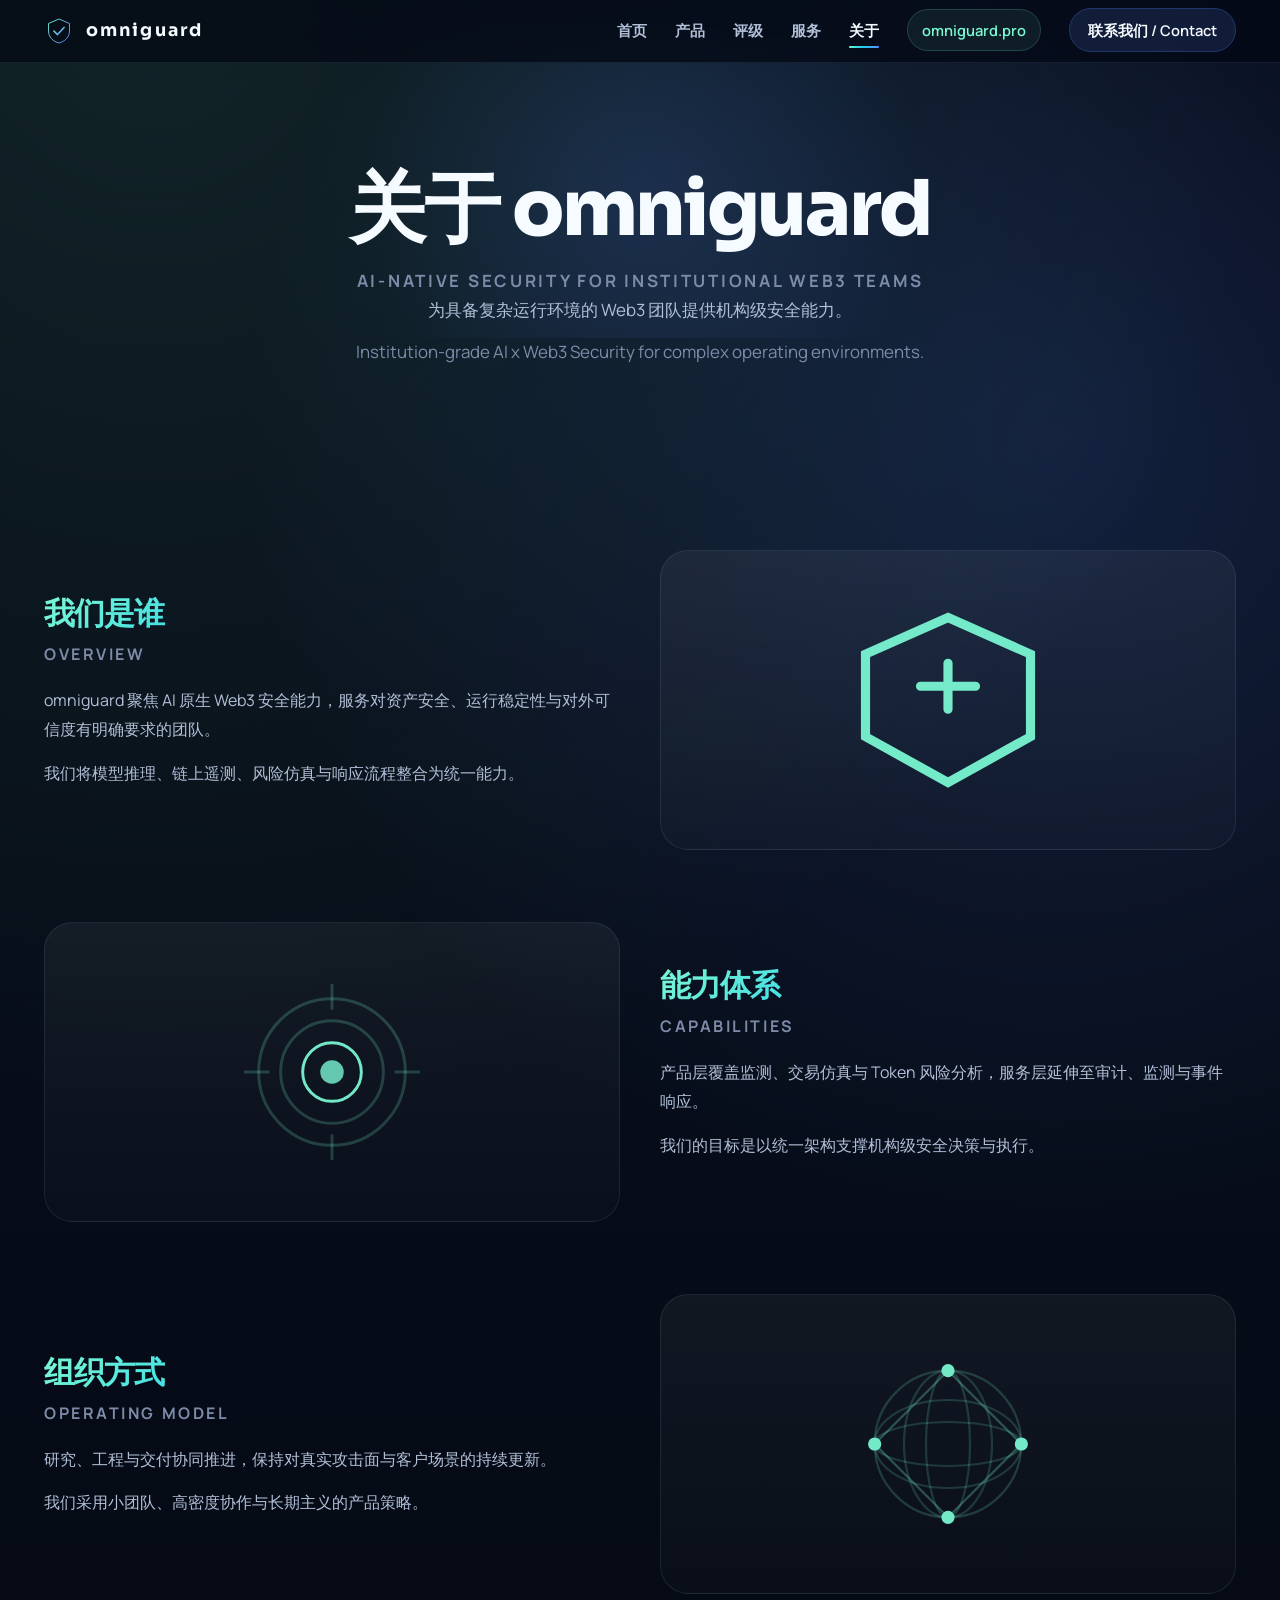
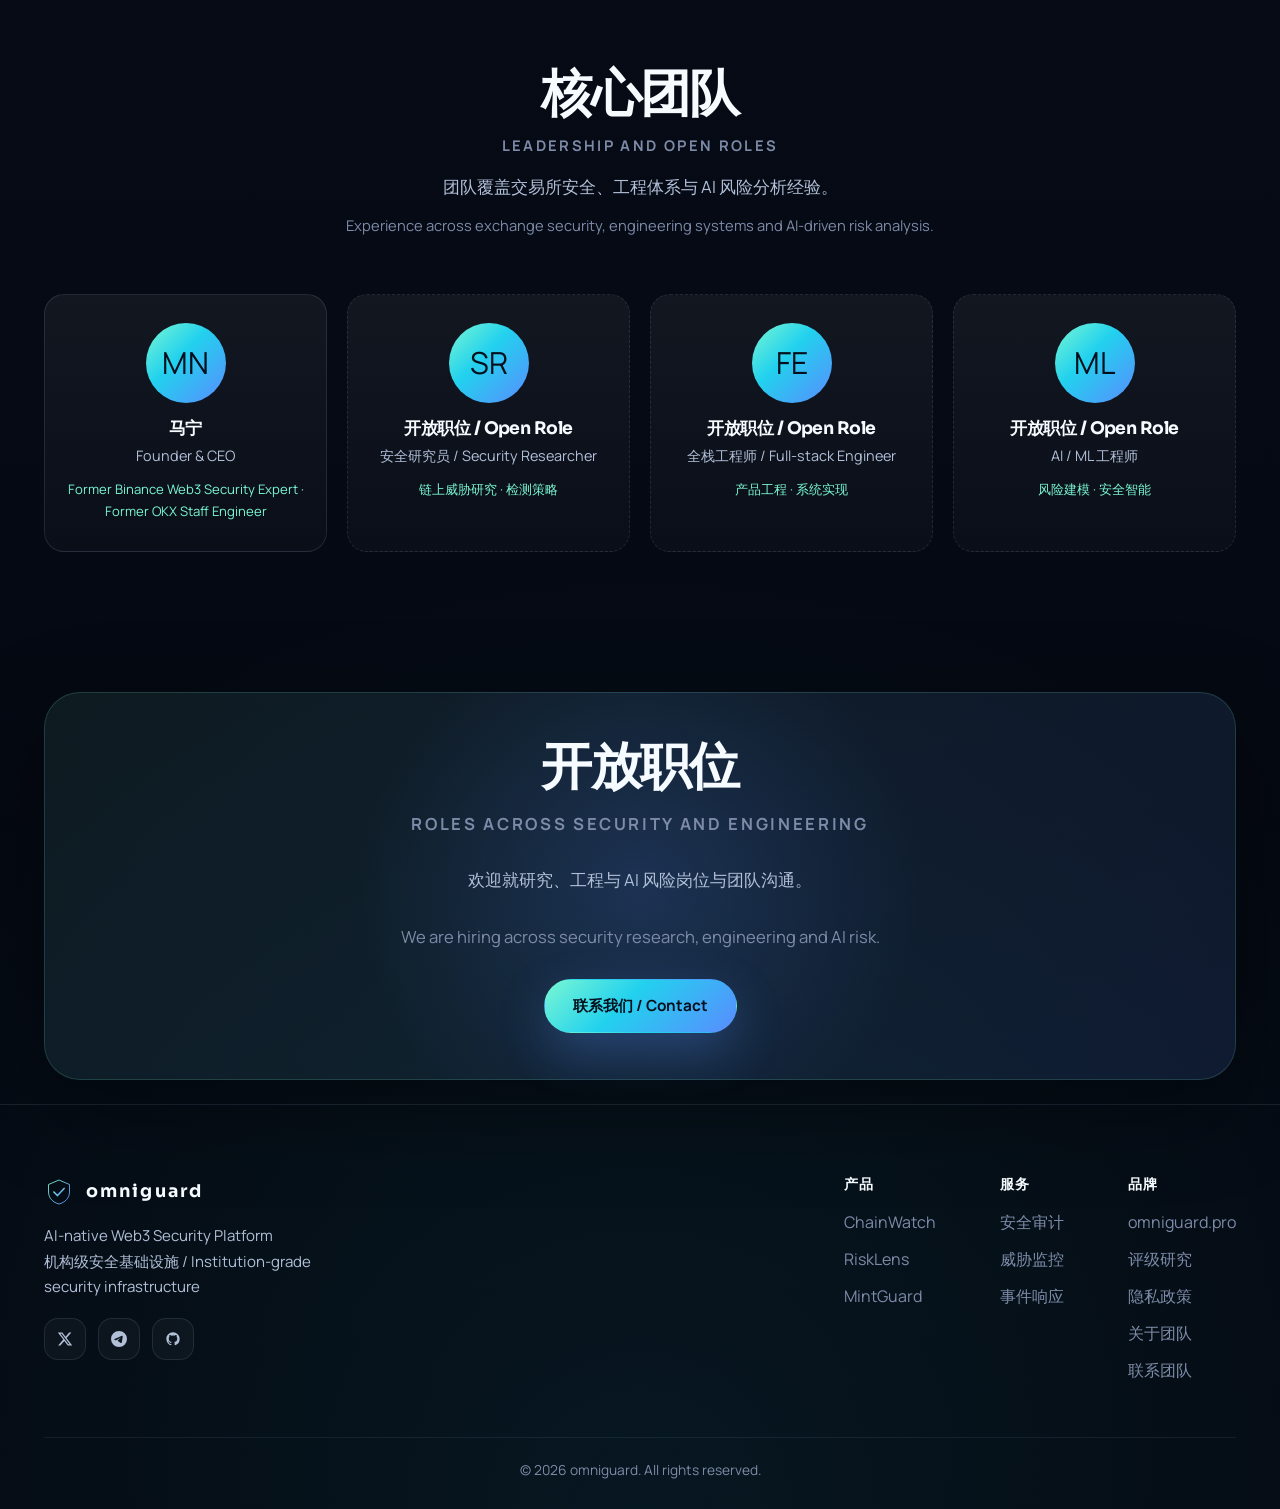
==== about/index.html @ a3fcf9b2 "Deploy Omniguard site from e08b5951001fcb21e624f25ac90ab87b6ba7656a" ====
<!DOCTYPE html><html lang="zh-CN"> <head><meta charset="UTF-8"><meta name="viewport" content="width=device-width, initial-scale=1.0"><title>关于 - omniguard | Web3 安全团队</title><meta name="description" content="omniguard 是聚焦 AI x Web3 Security 的机构级安全团队。"><meta property="og:title" content="关于 - omniguard | Web3 安全团队"><meta property="og:description" content="omniguard 是聚焦 AI x Web3 Security 的机构级安全团队。"><meta property="og:type" content="website"><meta property="og:url" content="https://omniguard.pro/about"><link rel="canonical" href="https://omniguard.pro/about"><link rel="icon" type="image/svg+xml" href="/favicon.svg"><link rel="preconnect" href="https://fonts.googleapis.com"><link rel="preconnect" href="https://fonts.gstatic.com" crossorigin><link href="https://fonts.googleapis.com/css2?family=Manrope:wght@400;500;600;700;800&family=Sora:wght@400;500;600;700;800&display=swap" rel="stylesheet"><link rel="stylesheet" href="/_astro/BaseLayout.CI0Ku79m.css"></head> <body data-brand="omniguard" data-email-user="mnuestc" data-email-host="gmail.com"> <nav class="navbar"> <div class="container"> <a href="/" class="logo" aria-label="omniguard 首页"> <svg width="30" height="30" viewBox="0 0 100 100" aria-hidden="true"> <defs> <linearGradient id="logoGradient-7p9thx5" x1="0%" y1="0%" x2="100%" y2="100%"> <stop offset="0%" style="stop-color:#7AF7D3"></stop> <stop offset="100%" style="stop-color:#5A8CFF"></stop> </linearGradient> </defs> <path d="M50 10 L85 25 L85 50 C85 70 70 85 50 90 C30 85 15 70 15 50 L15 25 Z" fill="none" stroke="url(#logoGradient-7p9thx5)" stroke-width="3"></path> <path d="M33 50 L45 62 L67 38" fill="none" stroke="url(#logoGradient-7p9thx5)" stroke-width="5" stroke-linecap="round" stroke-linejoin="round"></path> </svg> <span>omniguard</span> </a> <ul class="nav-links"> <li> <a href="/"> 首页 </a> </li><li> <a href="/products"> 产品 </a> </li><li> <a href="/ratings"> 评级 </a> </li><li> <a href="/services"> 服务 </a> </li><li> <a href="/about" class="active"> 关于 </a> </li> <li> <a href="https://omniguard.pro" class="nav-domain" target="_blank" rel="noopener"> omniguard.pro </a> </li> <li> <a href="/#contact" class="btn-contact">联系我们 / Contact</a> </li> </ul> <button class="mobile-menu-btn" aria-label="菜单"><span></span><span></span><span></span></button> </div> </nav> <main class="site-main">  <section class="page-header"> <div class="container"> <h1>关于 omniguard</h1> <p class="page-title-en">AI-native security for institutional Web3 teams</p> <p>为具备复杂运行环境的 Web3 团队提供机构级安全能力。</p> <p class="page-desc-en">Institution-grade AI x Web3 Security for complex operating environments.</p> </div> </section> <section class="about-page"> <div class="container"> <div class="about-content fade-in">  <div class="about-text"> <h3>我们是谁</h3> <p class="section-title-en section-title-en-left">Overview</p> <p>omniguard 聚焦 AI 原生 Web3 安全能力，服务对资产安全、运行稳定性与对外可信度有明确要求的团队。</p><p>我们将模型推理、链上遥测、风险仿真与响应流程整合为统一能力。</p> </div> <div class="about-visual"> <svg class="visual-icon" width="220px" height="220px" viewBox="0 0 48 48" aria-hidden="true"><path d="M24 6 L42 14 L42 32 L24 42 L6 32 L6 14 Z" fill="none" stroke="currentColor" stroke-width="2"></path><path d="M24 16 L24 26 M18 21 L30 21" fill="none" stroke="currentColor" stroke-width="2" stroke-linecap="round"></path></svg> </div>   </div><div class="about-content fade-in about-content-reverse">   <div class="about-visual"> <svg class="visual-icon" width="220px" height="220px" viewBox="0 0 300 300" aria-hidden="true"><circle cx="150" cy="150" r="100" fill="none" stroke="currentColor" stroke-width="4" opacity="0.22"></circle><circle cx="150" cy="150" r="70" fill="none" stroke="currentColor" stroke-width="4" opacity="0.22"></circle><circle cx="150" cy="150" r="40" fill="none" stroke="currentColor" stroke-width="4"></circle><circle cx="150" cy="150" r="16" fill="currentColor" opacity="0.85"></circle><line x1="150" y1="30" x2="150" y2="65" stroke="currentColor" stroke-width="4" opacity="0.22"></line><line x1="150" y1="235" x2="150" y2="270" stroke="currentColor" stroke-width="4" opacity="0.22"></line><line x1="30" y1="150" x2="65" y2="150" stroke="currentColor" stroke-width="4" opacity="0.22"></line><line x1="235" y1="150" x2="270" y2="150" stroke="currentColor" stroke-width="4" opacity="0.22"></line></svg> </div> <div class="about-text"> <h3>能力体系</h3> <p class="section-title-en section-title-en-left">Capabilities</p> <p>产品层覆盖监测、交易仿真与 Token 风险分析，服务层延伸至审计、监测与事件响应。</p><p>我们的目标是以统一架构支撑机构级安全决策与执行。</p> </div>  </div><div class="about-content fade-in">  <div class="about-text"> <h3>组织方式</h3> <p class="section-title-en section-title-en-left">Operating Model</p> <p>研究、工程与交付协同推进，保持对真实攻击面与客户场景的持续更新。</p><p>我们采用小团队、高密度协作与长期主义的产品策略。</p> </div> <div class="about-visual"> <svg class="visual-icon" width="220px" height="220px" viewBox="0 0 300 300" aria-hidden="true"><circle cx="150" cy="150" r="100" fill="none" stroke="currentColor" stroke-width="3" opacity="0.2"></circle><ellipse cx="150" cy="150" rx="100" ry="30" fill="none" stroke="currentColor" stroke-width="3" opacity="0.18"></ellipse><ellipse cx="150" cy="150" rx="100" ry="60" fill="none" stroke="currentColor" stroke-width="3" opacity="0.18"></ellipse><ellipse cx="150" cy="150" rx="30" ry="100" fill="none" stroke="currentColor" stroke-width="3" opacity="0.18"></ellipse><ellipse cx="150" cy="150" rx="60" ry="100" fill="none" stroke="currentColor" stroke-width="3" opacity="0.18"></ellipse><circle cx="150" cy="50" r="9" fill="currentColor"></circle><circle cx="250" cy="150" r="9" fill="currentColor"></circle><circle cx="150" cy="250" r="9" fill="currentColor"></circle><circle cx="50" cy="150" r="9" fill="currentColor"></circle><line x1="150" y1="50" x2="250" y2="150" stroke="currentColor" stroke-width="3" opacity="0.3"></line><line x1="250" y1="150" x2="150" y2="250" stroke="currentColor" stroke-width="3" opacity="0.3"></line><line x1="150" y1="250" x2="50" y2="150" stroke="currentColor" stroke-width="3" opacity="0.3"></line><line x1="50" y1="150" x2="150" y2="50" stroke="currentColor" stroke-width="3" opacity="0.3"></line></svg> </div>   </div> <section id="team" class="team-section"> <div class="section-head">  <h2 class="section-title">核心团队</h2> <p class="section-title-en">Leadership and open roles</p> <p class="section-desc">团队覆盖交易所安全、工程体系与 AI 风险分析经验。</p> <p class="section-desc section-desc-en">Experience across exchange security, engineering systems and AI-driven risk analysis.</p> </div> <div class="team-grid"> <article class="team-card fade-in"> <div class="team-avatar">MN</div> <h4>马宁</h4> <span class="team-role">Founder &amp; CEO</span> <p class="team-bio">Former Binance Web3 Security Expert · Former OKX Staff Engineer</p> </article><article class="team-card fade-in team-hiring"> <div class="team-avatar">SR</div> <h4>开放职位 / Open Role</h4> <span class="team-role">安全研究员 / Security Researcher</span> <p class="team-bio">链上威胁研究 · 检测策略</p> </article><article class="team-card fade-in team-hiring"> <div class="team-avatar">FE</div> <h4>开放职位 / Open Role</h4> <span class="team-role">全栈工程师 / Full-stack Engineer</span> <p class="team-bio">产品工程 · 系统实现</p> </article><article class="team-card fade-in team-hiring"> <div class="team-avatar">ML</div> <h4>开放职位 / Open Role</h4> <span class="team-role">AI / ML 工程师</span> <p class="team-bio">风险建模 · 安全智能</p> </article> </div> </section> </div> </section> <section class="cta"> <div class="container"> <div class="domain-banner fade-in"> <h2>开放职位</h2> <p class="section-title-en cta-title-en">Roles across security and engineering</p> <p>欢迎就研究、工程与 AI 风险岗位与团队沟通。</p> <p class="section-desc section-desc-en cta-desc-en">We are hiring across security research, engineering and AI risk.</p> <a href="/#contact" class="btn btn-primary">联系我们 / Contact</a> </div> </div> </section>  </main> <footer> <div class="container"> <div class="footer-content"> <div class="footer-brand"> <a href="/" class="logo" aria-label="omniguard 首页"> <svg width="30" height="30" viewBox="0 0 100 100" aria-hidden="true"> <defs> <linearGradient id="logoGradient-3xzmf47" x1="0%" y1="0%" x2="100%" y2="100%"> <stop offset="0%" style="stop-color:#7AF7D3"></stop> <stop offset="100%" style="stop-color:#5A8CFF"></stop> </linearGradient> </defs> <path d="M50 10 L85 25 L85 50 C85 70 70 85 50 90 C30 85 15 70 15 50 L15 25 Z" fill="none" stroke="url(#logoGradient-3xzmf47)" stroke-width="3"></path> <path d="M33 50 L45 62 L67 38" fill="none" stroke="url(#logoGradient-3xzmf47)" stroke-width="5" stroke-linecap="round" stroke-linejoin="round"></path> </svg> <span>omniguard</span> </a> <p>AI-native Web3 Security Platform<br>机构级安全基础设施 / Institution-grade security infrastructure</p> <div class="social-links"> <a href="https://twitter.com/OmniGuardSec" target="_blank" rel="noopener" aria-label="Twitter"> <svg class width="16px" height="16px" viewBox="0 0 24 24" aria-hidden="true"><path d="M18.244 2.25h3.308l-7.227 8.26 8.502 11.24H16.17l-5.214-6.817L4.99 21.75H1.68l7.73-8.835L1.254 2.25H8.08l4.713 6.231zm-1.161 17.52h1.833L7.084 4.126H5.117z" fill="currentColor"></path></svg> </a><a href="https://t.me/OmniGuardSec" target="_blank" rel="noopener" aria-label="Telegram"> <svg class width="16px" height="16px" viewBox="0 0 24 24" aria-hidden="true"><path d="M11.944 0A12 12 0 000 12a12 12 0 0012 12 12 12 0 0012-12A12 12 0 0012 0h-.056zm4.962 7.224c.1-.002.321.023.465.14a.506.506 0 01.171.325c.016.093.036.306.02.472-.18 1.898-.962 6.502-1.36 8.627-.168.9-.499 1.201-.82 1.23-.696.065-1.225-.46-1.9-.902-1.056-.693-1.653-1.124-2.678-1.8-1.185-.78-.417-1.21.258-1.91.177-.184 3.247-2.977 3.307-3.23.007-.032.014-.15-.056-.212s-.174-.041-.249-.024c-.106.024-1.793 1.14-5.061 3.345-.48.33-.913.49-1.302.48-.428-.008-1.252-.241-1.865-.44-.752-.245-1.349-.374-1.297-.789.027-.216.325-.437.893-.663 3.498-1.524 5.83-2.529 6.998-3.014 3.332-1.386 4.025-1.627 4.476-1.635z" fill="currentColor"></path></svg> </a><a href="https://github.com/OmniGuardSec" target="_blank" rel="noopener" aria-label="GitHub"> <svg class width="16px" height="16px" viewBox="0 0 24 24" aria-hidden="true"><path d="M12 2C6.477 2 2 6.484 2 12.017c0 4.425 2.865 8.18 6.839 9.504.5.092.682-.217.682-.483 0-.237-.008-.868-.013-1.703-2.782.605-3.369-1.343-3.369-1.343-.454-1.158-1.11-1.466-1.11-1.466-.908-.62.069-.608.069-.608 1.003.07 1.531 1.032 1.531 1.032.892 1.53 2.341 1.088 2.91.832.092-.647.35-1.088.636-1.338-2.22-.253-4.555-1.113-4.555-4.951 0-1.093.39-1.988 1.029-2.688-.103-.253-.446-1.272.098-2.65 0 0 .84-.27 2.75 1.026A9.564 9.564 0 0112 6.844c.85.004 1.705.115 2.504.337 1.909-1.296 2.747-1.027 2.747-1.027.546 1.379.202 2.398.1 2.651.64.7 1.028 1.595 1.028 2.688 0 3.848-2.339 4.695-4.566 4.943.359.309.678.92.678 1.855 0 1.338-.012 2.419-.012 2.747 0 .268.18.58.688.482A10.019 10.019 0 0022 12.017C22 6.484 17.522 2 12 2z" fill="currentColor"></path></svg> </a> </div> </div> <div class="footer-links"> <div class="link-group"> <h4>产品</h4> <a href="/products#chainwatch"> ChainWatch </a><a href="/products#risklens"> RiskLens </a><a href="/products#mintguard"> MintGuard </a> </div><div class="link-group"> <h4>服务</h4> <a href="/services"> 安全审计 </a><a href="/services"> 威胁监控 </a><a href="/services"> 事件响应 </a> </div><div class="link-group"> <h4>品牌</h4> <a href="https://omniguard.pro" target="_blank" rel="noopener"> omniguard.pro </a><a href="/ratings"> 评级研究 </a><a href="/privacy"> 隐私政策 </a><a href="/about"> 关于团队 </a><a href="/#contact"> 联系团队 </a> </div> </div> </div> <div class="footer-bottom"> <p>&copy; 2026 omniguard. All rights reserved.</p> </div> </div> </footer> <script type="module" src="/scripts/main.js"></script> </body> </html>
---- _astro/BaseLayout.CI0Ku79m.css ----
:root{--bg-0: #040814;--bg-1: #07101f;--bg-2: #0d1730;--bg-3: #132042;--surface: rgba(8, 14, 30, .72);--surface-strong: rgba(11, 18, 37, .9);--surface-soft: rgba(16, 27, 53, .72);--surface-highlight: rgba(17, 33, 65, .95);--text-1: #f5fbff;--text-2: #b1bfd7;--text-3: #7d8ba8;--brand-1: #7af7d3;--brand-2: #5a8cff;--brand-3: #22d1ee;--brand-1-rgb: 122, 247, 211;--brand-2-rgb: 90, 140, 255;--brand-3-rgb: 34, 209, 238;--accent-gradient: linear-gradient(135deg, var(--brand-1) 0%, var(--brand-3) 42%, var(--brand-2) 100%);--accent-gradient-soft: linear-gradient(135deg, rgba(var(--brand-1-rgb), .18) 0%, rgba(var(--brand-2-rgb), .18) 100%);--line: rgba(154, 176, 214, .15);--line-strong: rgba(var(--brand-1-rgb), .32);--shadow-lg: 0 28px 90px rgba(0, 0, 0, .42);--shadow-md: 0 18px 48px rgba(0, 0, 0, .3);--glow: 0 0 0 1px rgba(var(--brand-1-rgb), .06), 0 12px 60px rgba(var(--brand-2-rgb), .12);--font-display: "Sora", "Segoe UI", sans-serif;--font-sans: "Manrope", "Segoe UI", sans-serif;--font-mono: "SFMono-Regular", "Consolas", "Liberation Mono", monospace;--radius-xs: 10px;--radius-sm: 14px;--radius-md: 20px;--radius-lg: 28px;--radius-xl: 36px;--radius-pill: 999px;--container-max: 1240px;--container-px: 24px;--section-y: 112px;--ease: cubic-bezier(.16, 1, .3, 1);--duration-fast: .18s;--duration-base: .32s;--duration-slow: .7s}*,*:before,*:after{box-sizing:border-box;margin:0;padding:0}html{scroll-behavior:smooth;background:var(--bg-0)}body{font-family:var(--font-sans);color:var(--text-1);line-height:1.7;min-height:100vh;overflow-x:hidden;background:radial-gradient(circle at 12% 0%,rgba(var(--brand-1-rgb),.12) 0%,transparent 34%),radial-gradient(circle at 82% 14%,rgba(var(--brand-2-rgb),.18) 0%,transparent 28%),radial-gradient(circle at 50% 100%,rgba(var(--brand-3-rgb),.08) 0%,transparent 30%),linear-gradient(180deg,#030711,#060c18 34%,#04070f);-webkit-font-smoothing:antialiased;-moz-osx-font-smoothing:grayscale}.site-main{min-height:100vh}body:before{content:"";position:fixed;inset:0;background-image:linear-gradient(rgba(255,255,255,.03) 1px,transparent 1px),linear-gradient(90deg,rgba(255,255,255,.03) 1px,transparent 1px);background-size:72px 72px;mask-image:radial-gradient(circle at center,black 28%,transparent 88%);opacity:.3;pointer-events:none;z-index:-2}body:after{content:"";position:fixed;inset:0;background:linear-gradient(180deg,rgba(255,255,255,.018) 0%,transparent 20%,transparent 80%,rgba(255,255,255,.018) 100%);pointer-events:none;z-index:-1}img,svg{display:block;max-width:100%}a{color:inherit;text-decoration:none}ul{list-style:none}h1,h2,h3,h4{font-family:var(--font-display);line-height:1.08;letter-spacing:-.03em;color:var(--text-1)}h1{font-size:clamp(3rem,6vw,5.5rem);font-weight:800}h2{font-size:clamp(2rem,4vw,3.4rem);font-weight:700}h3{font-size:clamp(1.55rem,2.4vw,2rem);font-weight:700}h4{font-size:1.08rem;font-weight:700}p{color:var(--text-2)}section,footer{position:relative}.container{width:min(100%,var(--container-max));margin:0 auto;padding:0 var(--container-px)}.gradient-text{background:var(--accent-gradient);-webkit-background-clip:text;background-clip:text;color:transparent}.section-head{max-width:760px;margin:0 auto 56px;text-align:center}.section-head-left{margin-left:0;text-align:left}.section-title{margin-bottom:16px}.section-title-en,.page-title-en,.hero-title-en{color:var(--text-3);font-size:.92rem;font-weight:700;letter-spacing:.16em;text-transform:uppercase}.section-title-en{margin:-4px 0 14px}.section-title-en-left,.section-desc-left{text-align:left}.section-desc{font-size:1.05rem;line-height:1.82;color:var(--text-2)}.section-desc-en,.page-desc-en,.hero-desc-en{color:var(--text-3);font-size:.92rem;line-height:1.72}.section-desc-en{margin-top:10px}.section-kicker,.page-eyebrow{display:inline-flex;align-items:center;gap:10px;padding:8px 14px;margin-bottom:18px;border-radius:var(--radius-pill);border:1px solid rgba(var(--brand-1-rgb),.22);background:rgba(var(--brand-1-rgb),.08);color:var(--brand-1);font-size:.74rem;font-weight:700;letter-spacing:.2em;text-transform:uppercase}.glass-panel{background:linear-gradient(180deg,rgba(255,255,255,.03) 0%,transparent 100%),var(--surface);border:1px solid var(--line);border-radius:var(--radius-lg);backdrop-filter:blur(20px);-webkit-backdrop-filter:blur(20px);box-shadow:var(--glow)}.btn{display:inline-flex;align-items:center;justify-content:center;gap:10px;min-height:54px;padding:0 28px;border-radius:var(--radius-pill);border:1px solid transparent;font-size:.96rem;font-weight:700;font-family:var(--font-sans);line-height:1;cursor:pointer;transition:transform var(--duration-fast) var(--ease),box-shadow var(--duration-base) var(--ease),border-color var(--duration-base) var(--ease),background var(--duration-base) var(--ease),color var(--duration-base) var(--ease)}.btn:hover{transform:translateY(-2px)}.btn-primary{color:#04101d;background:var(--accent-gradient);box-shadow:0 18px 48px rgba(var(--brand-2-rgb),.28)}.btn-primary:hover{box-shadow:0 22px 58px rgba(var(--brand-2-rgb),.35)}.btn-ghost{color:var(--text-1);border-color:#9fb2d238;background:#ffffff05}.btn-ghost:hover{border-color:rgba(var(--brand-1-rgb),.42);background:rgba(var(--brand-1-rgb),.08)}.navbar{position:fixed;top:0;left:0;right:0;z-index:1000;padding:16px 0;background:#030814b8;border-bottom:1px solid rgba(151,173,207,.12);backdrop-filter:blur(24px);-webkit-backdrop-filter:blur(24px);transition:background var(--duration-base) var(--ease),border-color var(--duration-base) var(--ease)}.navbar.scrolled{background:#030814e6;border-color:rgba(var(--brand-2-rgb),.16)}.navbar .container{display:flex;align-items:center;justify-content:space-between;gap:20px}.logo{display:inline-flex;align-items:center;gap:12px;flex-shrink:0}.logo span{font-family:var(--font-display);font-size:1.1rem;font-weight:700;letter-spacing:.12em;text-transform:lowercase}.nav-links{display:flex;align-items:center;gap:28px}.nav-links a{position:relative;font-size:.92rem;font-weight:600;color:var(--text-2);transition:color var(--duration-fast) var(--ease)}.nav-links a:hover,.nav-links a.active{color:var(--text-1)}.nav-links a.active:after{content:"";position:absolute;left:0;right:0;bottom:-8px;height:2px;border-radius:999px;background:var(--accent-gradient)}.nav-domain{padding:10px 14px;border-radius:var(--radius-pill);border:1px solid rgba(var(--brand-1-rgb),.18);background:rgba(var(--brand-1-rgb),.07);color:var(--brand-1)!important}.btn-contact{min-height:44px;padding:11px 18px;border-radius:var(--radius-pill);background:rgba(var(--brand-2-rgb),.14);border:1px solid rgba(var(--brand-2-rgb),.24);color:var(--text-1)!important}.btn-contact:hover{background:var(--accent-gradient-soft);border-color:rgba(var(--brand-1-rgb),.34)}.mobile-menu-btn{display:none;flex-direction:column;gap:5px;background:transparent;border:none;padding:6px;cursor:pointer}.mobile-menu-btn span{width:24px;height:2px;border-radius:999px;background:var(--text-1);transition:transform var(--duration-base) var(--ease),opacity var(--duration-base) var(--ease)}.mobile-menu-btn.active span:nth-child(1){transform:translateY(7px) rotate(45deg)}.mobile-menu-btn.active span:nth-child(2){opacity:0}.mobile-menu-btn.active span:nth-child(3){transform:translateY(-7px) rotate(-45deg)}.hero{padding:176px 0 104px;min-height:100vh;display:flex;align-items:center}.hero-grid{display:grid;grid-template-columns:minmax(0,1.06fr) minmax(0,.94fr);gap:34px;align-items:center}.hero-copy{position:relative;z-index:1}.hero-desc{max-width:690px;margin-top:22px;font-size:1.1rem;line-height:1.9}.hero-title-en{margin-top:18px}.hero-desc-en{margin-top:12px;max-width:640px}.hero-actions{display:flex;flex-wrap:wrap;gap:16px;margin-top:34px}.hero-proof{display:grid;grid-template-columns:repeat(3,minmax(0,1fr));gap:14px;margin-top:34px}.proof-item{padding:18px;border-radius:var(--radius-md);border:1px solid rgba(154,176,214,.14);background:#ffffff05;box-shadow:inset 0 1px #ffffff0a}.proof-label{display:block;margin-bottom:10px;font-size:.72rem;font-weight:700;letter-spacing:.18em;text-transform:uppercase;color:var(--brand-1)}.proof-item strong{display:block;margin-bottom:8px;font-family:var(--font-display);font-size:1rem;color:var(--text-1)}.proof-item p{font-size:.88rem;line-height:1.7}.hero-stack{position:relative;display:grid;gap:18px}.hero-orbit{position:absolute;inset:-30px -40px auto auto;width:460px;height:460px;pointer-events:none;opacity:.9}.orbit{position:absolute;inset:50%;border-radius:50%;border:1px solid rgba(var(--brand-1-rgb),.14);transform:translate(-50%,-50%)}.orbit-a{width:100%;height:100%;animation:rotate-orbit 30s linear infinite}.orbit-b{width:74%;height:74%;border-color:rgba(var(--brand-2-rgb),.16);animation:rotate-orbit-reverse 24s linear infinite}.orbit-c{width:48%;height:48%;border-color:rgba(var(--brand-3-rgb),.2);animation:rotate-orbit 18s linear infinite}.orbit-node{position:absolute;width:12px;height:12px;border-radius:50%;background:var(--accent-gradient);box-shadow:0 0 22px rgba(var(--brand-1-rgb),.4)}.node-a{top:24%;left:10%}.node-b{top:18%;right:18%}.node-c{bottom:20%;left:18%}.node-d{bottom:10%;right:14%}.hero-board,.hero-terminal{position:relative;overflow:hidden}.hero-board{padding:24px}.hero-terminal{padding:0}.panel-topline,.terminal-top{display:flex;align-items:center;justify-content:space-between;gap:12px;margin-bottom:18px;color:var(--text-3);font-size:.76rem;font-weight:700;letter-spacing:.16em;text-transform:uppercase}.signal-grid{display:grid;grid-template-columns:repeat(2,minmax(0,1fr));gap:14px}.signal-card{min-height:138px;padding:18px;border-radius:var(--radius-md);border:1px solid rgba(152,176,214,.14);background:linear-gradient(180deg,rgba(255,255,255,.035) 0%,transparent 100%),#ffffff05}.signal-card-wide{grid-column:span 2;min-height:164px}.signal-label{display:block;margin-bottom:14px;color:var(--brand-1);font-size:.74rem;font-weight:700;letter-spacing:.18em;text-transform:uppercase}.signal-card strong{display:block;margin-bottom:10px;font-family:var(--font-display);font-size:1.34rem;line-height:1.2}.signal-card p{font-size:.92rem;line-height:1.75}.terminal-top{position:relative;margin:0;padding:16px 20px;border-bottom:1px solid rgba(152,176,214,.1);background:#ffffff05;justify-content:flex-start}.terminal-top span{width:10px;height:10px;border-radius:50%;background:#ffffff2e}.terminal-top span:nth-child(1){background:#ff6b6b}.terminal-top span:nth-child(2){background:#ffd166}.terminal-top span:nth-child(3){background:#06d6a0}.terminal-top b{margin-left:8px;color:var(--text-2);font-size:.78rem;letter-spacing:.12em}.terminal-body{padding:22px 20px 24px;font-family:var(--font-mono);font-size:.9rem;line-height:1.85}.terminal-line{color:#c6d6f0}.terminal-key{color:var(--brand-1)}.terminal-ok{color:#8cf7be}.trust-strip{padding-bottom:var(--section-y)}.trust-grid{display:grid;grid-template-columns:repeat(4,minmax(0,1fr));gap:18px}.trust-card{padding:24px;border-radius:var(--radius-md);border:1px solid var(--line);background:#ffffff08;box-shadow:inset 0 1px #ffffff0a}.trust-label{display:inline-flex;padding:6px 10px;margin-bottom:16px;border-radius:var(--radius-pill);border:1px solid rgba(var(--brand-1-rgb),.18);background:rgba(var(--brand-1-rgb),.08);color:var(--brand-1);font-size:.72rem;font-weight:700;letter-spacing:.16em;text-transform:uppercase}.trust-card strong{display:block;margin-bottom:10px;font-family:var(--font-display);font-size:1.08rem}.trust-card p{font-size:.92rem}.partners-section,.stack-section{padding:0 0 var(--section-y)}.stack-layout{display:grid;grid-template-columns:minmax(0,.9fr) minmax(0,1.1fr);gap:28px;align-items:start}.stack-copy .section-head{margin-bottom:30px}.stack-metrics{display:grid;grid-template-columns:repeat(3,minmax(0,1fr));gap:14px}.stack-metric{padding:22px 18px;border-radius:var(--radius-md);border:1px solid rgba(var(--brand-1-rgb),.14);background:linear-gradient(180deg,rgba(255,255,255,.035) 0%,transparent 100%),#ffffff06}.stack-metric strong{display:block;margin-bottom:10px;font-family:var(--font-display);font-size:2rem;line-height:1;background:var(--accent-gradient);-webkit-background-clip:text;background-clip:text;color:transparent}.stack-metric span{display:block;margin-bottom:8px;color:var(--text-1);font-weight:700}.stack-metric p{font-size:.88rem;line-height:1.7}.stack-flow{display:grid;gap:16px}.stack-layer{position:relative;display:grid;grid-template-columns:auto 1fr;gap:18px;padding:24px;border-radius:var(--radius-lg);border:1px solid rgba(var(--brand-2-rgb),.14);background:radial-gradient(circle at top right,rgba(var(--brand-3-rgb),.12) 0%,transparent 28%),linear-gradient(180deg,rgba(255,255,255,.035) 0%,transparent 100%),#ffffff06}.stack-layer:before{content:"";position:absolute;left:34px;top:100%;width:1px;height:18px;background:linear-gradient(180deg,rgba(var(--brand-1-rgb),.35),transparent)}.stack-layer:last-child:before{display:none}.stack-layer-index{width:48px;height:48px;display:inline-flex;align-items:center;justify-content:center;border-radius:16px;background:rgba(var(--brand-1-rgb),.08);border:1px solid rgba(var(--brand-1-rgb),.18);color:var(--brand-1);font-family:var(--font-display);font-weight:700}.stack-layer-body h3{margin-bottom:10px;font-size:1.22rem}.stack-layer-body p{font-size:.95rem;line-height:1.85}.partner-grid{display:grid;grid-template-columns:repeat(2,minmax(0,1fr));gap:24px}.partner-card{position:relative;padding:32px 30px;border-radius:var(--radius-lg);border:1px solid rgba(var(--brand-1-rgb),.14);background:radial-gradient(circle at top right,rgba(var(--brand-2-rgb),.16) 0%,transparent 30%),linear-gradient(180deg,rgba(255,255,255,.035) 0%,transparent 100%),#ffffff06;box-shadow:var(--shadow-md);overflow:hidden;transition:transform var(--duration-base) var(--ease),border-color var(--duration-base) var(--ease),box-shadow var(--duration-base) var(--ease)}.partner-card:before{content:"";position:absolute;inset:0 auto 0 0;width:1px;background:linear-gradient(180deg,rgba(var(--brand-1-rgb),.55),transparent 88%)}.partner-card:hover{transform:translateY(-8px);border-color:rgba(var(--brand-1-rgb),.3);box-shadow:var(--shadow-lg)}.partner-mark{margin-bottom:12px;font-family:var(--font-display);font-size:clamp(2rem,4vw,3.1rem);font-weight:800;letter-spacing:.04em;text-transform:lowercase;color:var(--text-1)}.partner-role{display:inline-flex;margin-bottom:14px;padding:6px 12px;border-radius:var(--radius-pill);border:1px solid rgba(var(--brand-1-rgb),.18);background:rgba(var(--brand-1-rgb),.08);color:var(--brand-1);font-size:.76rem;font-weight:700;letter-spacing:.14em;text-transform:uppercase}.partner-card p{max-width:46ch;font-size:.98rem;line-height:1.9}.partner-tags{display:flex;flex-wrap:wrap;gap:8px;margin-top:24px}.audience-section{padding:0 0 var(--section-y)}.audience-grid{display:grid;grid-template-columns:repeat(2,minmax(0,1fr));gap:24px}.audience-card{position:relative;padding:28px;border-radius:var(--radius-lg);border:1px solid rgba(152,176,214,.14);background:linear-gradient(180deg,rgba(255,255,255,.035) 0%,transparent 100%),#ffffff06;overflow:hidden;transition:transform var(--duration-base) var(--ease),border-color var(--duration-base) var(--ease),box-shadow var(--duration-base) var(--ease)}.audience-card:before{content:"";position:absolute;inset:0 0 auto;height:1px;background:var(--accent-gradient);opacity:.8}.audience-card:hover{transform:translateY(-6px);border-color:rgba(var(--brand-1-rgb),.24);box-shadow:var(--shadow-md)}.audience-label{display:inline-flex;margin-bottom:14px;padding:6px 10px;border-radius:var(--radius-pill);border:1px solid rgba(var(--brand-1-rgb),.18);background:rgba(var(--brand-1-rgb),.08);color:var(--brand-1);font-size:.72rem;font-weight:700;letter-spacing:.16em;text-transform:uppercase}.audience-card h3{margin-bottom:12px}.audience-card>p{font-size:.95rem;line-height:1.82}.audience-list{display:grid;gap:10px;margin-top:22px}.audience-list li{position:relative;padding-left:22px;color:var(--text-2);font-size:.9rem;line-height:1.72}.audience-list li:before{content:"";position:absolute;left:0;top:.68em;width:9px;height:9px;border-radius:50%;background:var(--accent-gradient);box-shadow:0 0 16px rgba(var(--brand-1-rgb),.28);transform:translateY(-50%)}.products-preview,.services-preview,.workflow-section,.contact,.about-page,.products-page,.services-page,.intelligence-section{padding:var(--section-y) 0}.product-cards{display:grid;grid-template-columns:repeat(3,minmax(0,1fr));gap:24px}.product-card{position:relative;padding:28px;border-radius:var(--radius-lg);border:1px solid var(--line);background:linear-gradient(180deg,rgba(255,255,255,.035) 0%,transparent 100%),#ffffff06;overflow:hidden;transition:transform var(--duration-base) var(--ease),border-color var(--duration-base) var(--ease),box-shadow var(--duration-base) var(--ease)}.product-card:before{content:"";position:absolute;inset:0 0 auto;height:1px;background:var(--accent-gradient);opacity:.78}.product-card:hover,.service-item:hover,.service-card:hover,.workflow-step:hover,.team-card:hover,.product-detail:hover .product-visual{transform:translateY(-6px);border-color:rgba(var(--brand-1-rgb),.28);box-shadow:var(--shadow-md)}.card-head{display:flex;align-items:center;justify-content:space-between;gap:16px;margin-bottom:22px}.card-icon-wrap{width:58px;height:58px;border-radius:18px;display:inline-flex;align-items:center;justify-content:center;background:rgba(var(--brand-2-rgb),.12);color:var(--brand-1);box-shadow:inset 0 0 0 1px rgba(var(--brand-1-rgb),.16)}.card-meta{color:var(--text-3);font-size:.75rem;font-weight:700;letter-spacing:.16em;text-transform:uppercase}.product-card h3{margin-bottom:14px}.product-card p{min-height:96px;font-size:.96rem;line-height:1.8}.card-tags{display:flex;flex-wrap:wrap;gap:8px;margin:24px 0 22px}.tag{display:inline-flex;align-items:center;padding:7px 12px;border-radius:var(--radius-pill);background:rgba(var(--brand-1-rgb),.08);border:1px solid rgba(var(--brand-1-rgb),.16);color:var(--brand-1);font-size:.78rem;font-weight:600}.card-link{display:inline-flex;align-items:center;gap:10px;font-weight:700;color:var(--text-1)}.card-link:after{content:"";width:22px;height:1px;background:var(--accent-gradient);transition:width var(--duration-fast) var(--ease)}.card-link:hover:after{width:34px}.intelligence-layout{display:grid;grid-template-columns:minmax(0,1fr) minmax(0,1fr);gap:28px;align-items:center}.intel-copy h2{margin-bottom:18px}.intel-copy p{max-width:640px;font-size:1.03rem;line-height:1.9}.intel-list{display:grid;gap:14px;margin:30px 0}.intel-list li{display:grid;gap:6px;padding:16px 18px;border-radius:var(--radius-md);border:1px solid rgba(152,176,214,.14);background:#ffffff05}.intel-list strong{font-family:var(--font-display);font-size:1rem}.intel-list span{color:var(--text-2);font-size:.94rem}.mesh-board{position:relative;min-height:520px;overflow:hidden}.mesh-ring{position:absolute;inset:50%;border-radius:50%;transform:translate(-50%,-50%);border:1px solid rgba(var(--brand-2-rgb),.18)}.mesh-ring-a{width:86%;height:86%}.mesh-ring-b{width:62%;height:62%;border-color:rgba(var(--brand-1-rgb),.18)}.mesh-ring-c{width:38%;height:38%;border-color:rgba(var(--brand-3-rgb),.22)}.mesh-center{position:absolute;top:50%;left:50%;width:210px;height:210px;display:flex;flex-direction:column;align-items:center;justify-content:center;text-align:center;transform:translate(-50%,-50%);border-radius:50%;background:radial-gradient(circle at center,rgba(var(--brand-1-rgb),.16),#07101ff0 72%);border:1px solid rgba(var(--brand-1-rgb),.24);box-shadow:0 0 80px rgba(var(--brand-2-rgb),.16)}.mesh-center span{color:var(--brand-1);font-size:.74rem;font-weight:700;letter-spacing:.16em;text-transform:uppercase}.mesh-center strong{margin-top:10px;font-family:var(--font-display);font-size:1.35rem}.mesh-node{position:absolute;display:inline-flex;align-items:center;justify-content:center;min-width:88px;min-height:88px;padding:18px;border-radius:24px;border:1px solid rgba(152,176,214,.16);background:#ffffff08;font-family:var(--font-display);font-size:.92rem;color:var(--text-1);backdrop-filter:blur(10px)}.node-1{top:12%;left:13%}.node-2{top:18%;right:13%}.node-3{top:43%;right:4%}.node-4{bottom:15%;right:17%}.node-5{bottom:11%;left:17%}.node-6{top:43%;left:5%}.mesh-footer{position:absolute;left:24px;right:24px;bottom:24px;display:grid;grid-template-columns:repeat(2,minmax(0,1fr));gap:14px}.mesh-footer div{padding:18px;border-radius:var(--radius-md);border:1px solid rgba(152,176,214,.16);background:#ffffff08}.mesh-footer span{display:block;margin-bottom:10px;color:var(--text-3);font-size:.74rem;font-weight:700;letter-spacing:.16em;text-transform:uppercase}.mesh-footer strong{font-family:var(--font-display);font-size:.96rem}.services-grid,.workflow-grid,.service-grid,.team-grid{display:grid;gap:20px}.services-grid{grid-template-columns:repeat(4,minmax(0,1fr))}.service-item,.service-card,.workflow-step,.team-card{border-radius:var(--radius-md);border:1px solid var(--line);background:linear-gradient(180deg,rgba(255,255,255,.03) 0%,transparent 100%),#ffffff06;transition:transform var(--duration-base) var(--ease),border-color var(--duration-base) var(--ease),box-shadow var(--duration-base) var(--ease)}.service-item,.service-card{padding:24px}.service-index,.step-number{display:inline-flex;margin-bottom:18px;color:var(--brand-1);font-family:var(--font-display);font-size:.95rem;font-weight:700;letter-spacing:.16em;text-transform:uppercase}.service-item h4,.service-card h4{margin-bottom:12px}.service-item p,.service-card p{font-size:.92rem;line-height:1.8}.workflow-grid{grid-template-columns:repeat(4,minmax(0,1fr))}.workflow-step{position:relative;padding:24px;overflow:hidden}.workflow-step:before{content:"";position:absolute;inset:0 auto 0 0;width:1px;background:linear-gradient(180deg,rgba(var(--brand-1-rgb),.45),transparent 86%)}.workflow-step h4{margin-bottom:12px}.workflow-step p{font-size:.92rem}.cta{padding:28px 0 24px}.domain-banner{padding:46px;text-align:center;border-radius:var(--radius-xl);border:1px solid rgba(var(--brand-1-rgb),.16);background:radial-gradient(circle at center,rgba(var(--brand-2-rgb),.18) 0%,transparent 45%),linear-gradient(135deg,rgba(var(--brand-1-rgb),.08),rgba(var(--brand-2-rgb),.12));box-shadow:var(--shadow-lg)}.domain-banner h2{margin-bottom:16px}.domain-banner p{max-width:720px;margin:0 auto 28px;font-size:1.04rem}.cta-title-en{margin:-4px 0 14px}.cta-desc-en{margin:-16px auto 28px;max-width:680px}.contact{padding-top:44px}.contact-shell{display:grid;grid-template-columns:minmax(0,.92fr) minmax(0,1.08fr);gap:24px;margin-top:22px}.contact-info{display:grid;gap:16px}.info-row{display:grid;grid-template-columns:repeat(2,minmax(0,1fr));gap:16px}.info-item{padding:22px;border-radius:var(--radius-md);border:1px solid var(--line);background:#ffffff06}.info-item.primary{background:linear-gradient(135deg,rgba(var(--brand-1-rgb),.1),rgba(var(--brand-2-rgb),.08)),#ffffff08}.info-label{display:block;margin-bottom:10px;color:var(--brand-1);font-size:.74rem;font-weight:700;letter-spacing:.16em;text-transform:uppercase}.info-item a,.info-item p{font-size:1rem}.info-item a{color:var(--text-1);font-weight:700}.info-item p+p,.info-item a+p{margin-top:8px}.contact-form{padding:24px;border-radius:var(--radius-lg);border:1px solid var(--line);background:linear-gradient(180deg,rgba(255,255,255,.03) 0%,transparent 100%),var(--surface-strong);box-shadow:var(--shadow-md);display:grid;gap:16px}.contact-form input,.contact-form textarea{width:100%;padding:16px 18px;border-radius:16px;border:1px solid rgba(152,176,214,.14);background:#ffffff08;color:var(--text-1);font:inherit;transition:border-color var(--duration-fast) var(--ease),box-shadow var(--duration-fast) var(--ease),background var(--duration-fast) var(--ease)}.contact-form input::placeholder,.contact-form textarea::placeholder{color:var(--text-3)}.contact-form input:focus,.contact-form textarea:focus{outline:none;border-color:rgba(var(--brand-1-rgb),.42);background:rgba(var(--brand-1-rgb),.05);box-shadow:0 0 0 4px rgba(var(--brand-1-rgb),.08)}.contact-form textarea{min-height:158px;resize:vertical}footer{padding:72px 0 28px;border-top:1px solid rgba(152,176,214,.12)}.footer-content{display:flex;align-items:flex-start;justify-content:space-between;gap:42px;margin-bottom:42px}.footer-brand{max-width:320px}.footer-brand .logo{margin-bottom:16px}.footer-brand p{font-size:.94rem}.footer-links{display:flex;gap:64px}.link-group h4{margin-bottom:16px;font-size:.9rem;letter-spacing:.04em}.link-group a{display:block;margin-bottom:10px;color:var(--text-3);transition:color var(--duration-fast) var(--ease)}.link-group a:hover{color:var(--text-1)}.footer-bottom{padding-top:20px;border-top:1px solid rgba(152,176,214,.1);text-align:center}.footer-bottom p{color:var(--text-3);font-size:.86rem}.social-links{display:flex;flex-wrap:wrap;gap:12px;margin-top:18px}.social-links a{width:42px;height:42px;border-radius:14px;display:inline-flex;align-items:center;justify-content:center;border:1px solid rgba(152,176,214,.14);background:#ffffff08;color:var(--text-2);transition:transform var(--duration-fast) var(--ease),border-color var(--duration-base) var(--ease),background var(--duration-base) var(--ease),color var(--duration-base) var(--ease)}.social-links a:hover{transform:translateY(-2px);color:var(--text-1);border-color:rgba(var(--brand-1-rgb),.28);background:rgba(var(--brand-1-rgb),.08)}.social-links svg{width:16px;height:16px;fill:currentColor}.page-header{padding:168px 0 72px;text-align:center}.page-header:before{content:"";position:absolute;top:38px;left:50%;width:760px;height:300px;transform:translate(-50%);background:radial-gradient(circle,rgba(var(--brand-2-rgb),.14) 0%,transparent 70%);pointer-events:none}.page-header h1,.page-header p{position:relative}.page-header h1{margin-bottom:16px}.page-header p{max-width:620px;margin:0 auto;font-size:1.06rem}.page-title-en{margin:-4px 0 14px}.page-desc-en{margin-top:12px!important}.product-detail,.about-content{display:grid;grid-template-columns:minmax(0,1fr) minmax(0,1fr);gap:40px;align-items:center}.product-detail{margin-bottom:56px;padding:30px;border-radius:var(--radius-lg);border:1px solid rgba(152,176,214,.12);background:#ffffff06}.product-detail:last-child,.about-content:last-child,.service-section:last-child{margin-bottom:0}.product-detail:nth-child(2n){direction:rtl}.product-detail:nth-child(2n)>*{direction:ltr}.product-info h3,.about-text h3{margin-bottom:18px;background:var(--accent-gradient);-webkit-background-clip:text;background-clip:text;color:transparent}.product-title-muted{background:none!important;color:var(--text-1)!important;-webkit-text-fill-color:currentColor!important}.product-meta{display:inline-flex;margin-bottom:14px;color:var(--brand-1);font-size:.74rem;font-weight:700;letter-spacing:.16em;text-transform:uppercase}.product-info .desc,.about-text p{font-size:1rem;line-height:1.85}.product-info .desc-en{margin-top:10px;color:var(--text-3);font-size:.92rem;line-height:1.75}.about-content{margin-bottom:72px}.about-text .section-title-en{margin:-8px 0 16px}.about-text p{margin-bottom:14px}.about-text strong{color:var(--text-1)}.product-features li{display:flex;align-items:center;gap:12px;padding:13px 0;border-bottom:1px solid rgba(152,176,214,.12);color:var(--text-2)}.product-features li:before{content:"";width:16px;height:16px;flex-shrink:0;border-radius:50%;background:radial-gradient(circle at center,var(--brand-1) 0%,rgba(var(--brand-2-rgb),.2) 100%);box-shadow:0 0 18px rgba(var(--brand-1-rgb),.3)}.product-visual,.about-visual{display:flex;align-items:center;justify-content:center;min-height:300px;padding:36px;border-radius:var(--radius-lg);border:1px solid rgba(152,176,214,.12);background:linear-gradient(180deg,rgba(255,255,255,.03) 0%,transparent 100%),#ffffff05;color:var(--brand-1)}.visual-icon{opacity:.94}.service-section{margin-bottom:54px}.service-section-head{margin-bottom:22px;padding-bottom:16px;border-bottom:1px solid rgba(152,176,214,.12)}.service-section-head h3{margin-bottom:8px;font-size:1.34rem}.service-section-head .section-title-en{margin-bottom:0}.service-grid{grid-template-columns:repeat(3,minmax(0,1fr))}.team-section{margin-top:20px}.team-grid{grid-template-columns:repeat(4,minmax(0,1fr));margin-top:24px}.team-card{padding:28px 20px;text-align:center}.team-avatar{width:80px;height:80px;margin:0 auto 16px;border-radius:50%;display:flex;align-items:center;justify-content:center;font-size:1.9rem;background:var(--accent-gradient);color:#04101d}.team-role{display:block;margin:6px 0 10px;color:var(--text-2);font-size:.9rem}.team-bio{color:var(--brand-1)!important;font-size:.82rem!important}.team-hiring{border-style:dashed;opacity:.7}.team-hiring:hover{opacity:1}.fade-in{opacity:0;transform:translateY(24px);transition:opacity var(--duration-slow) var(--ease),transform var(--duration-slow) var(--ease)}.fade-in.visible{opacity:1;transform:translateY(0)}@keyframes rotate-orbit{0%{transform:translate(-50%,-50%) rotate(0)}to{transform:translate(-50%,-50%) rotate(360deg)}}@keyframes rotate-orbit-reverse{0%{transform:translate(-50%,-50%) rotate(360deg)}to{transform:translate(-50%,-50%) rotate(0)}}.ratings-preview,.ratings-summary,.ratings-methodology,.protocol-ratings,.token-ratings,.ratings-note-section{padding:0 0 var(--section-y)}.ratings-preview-shell{display:grid;grid-template-columns:minmax(0,.9fr) minmax(0,1.1fr);gap:28px;padding:34px}.ratings-preview-copy{display:flex;flex-direction:column;justify-content:space-between;gap:18px}.ratings-preview-grid,.ratings-summary-grid,.ratings-methodology-grid,.protocol-rating-grid,.token-tier-summary,.token-overview-grid,.ratings-note-shell{display:grid;gap:20px}.ratings-preview-grid,.ratings-methodology-grid,.token-tier-summary{grid-template-columns:repeat(3,minmax(0,1fr))}.ratings-summary-grid,.protocol-rating-grid{grid-template-columns:repeat(2,minmax(0,1fr))}.ratings-preview-card,.ratings-summary-card,.ratings-methodology-card,.token-tier-summary-card,.token-overview-card,.protocol-note-card,.ratings-note-card,.token-address-card{background:linear-gradient(180deg,rgba(255,255,255,.03) 0%,transparent 100%),var(--surface);border:1px solid var(--line);border-radius:var(--radius-lg);box-shadow:var(--glow)}.ratings-preview-card{padding:24px}.ratings-preview-kicker{margin-bottom:16px}.ratings-summary-card,.ratings-methodology-card,.token-tier-summary-card,.token-overview-card,.ratings-note-card{padding:24px}.ratings-summary-card h3,.token-tier-summary-card h3{margin-bottom:10px}.ratings-summary-card h3{font-size:clamp(2rem,3vw,2.8rem)}.ratings-methodology-label{display:inline-flex;margin-bottom:16px;color:var(--brand-1);font-size:.84rem;font-weight:700;letter-spacing:.14em;text-transform:uppercase}.protocol-rating-card{display:flex;flex-direction:column;gap:22px;padding:28px}.protocol-rating-head,.protocol-score-head,.token-top-item,.token-tier-panel summary,.token-address-head{display:flex;align-items:center;justify-content:space-between;gap:16px}.protocol-category,.protocol-metric-label,.protocol-note-title,.token-tier-summary-meta,.token-chain-name{color:var(--text-3);font-size:.78rem;font-weight:700;letter-spacing:.14em;text-transform:uppercase}.protocol-grade-wrap{display:flex;flex-direction:column;align-items:flex-end;gap:10px}.protocol-grade{display:inline-flex;align-items:center;justify-content:center;min-width:72px;min-height:40px;padding:0 18px;border-radius:var(--radius-pill);font-weight:800;letter-spacing:.12em;text-transform:uppercase}.protocol-grade-aaa{color:#08231b;background:linear-gradient(135deg,#7af7d3f2,#22d1eef2)}.protocol-grade-aa{color:#07162d;background:linear-gradient(135deg,#7af7d3d9,#5a8cffe0)}.protocol-grade-a{color:#eaf2ff;background:#5a8cff38;border:1px solid rgba(90,140,255,.32)}.protocol-grade-bbb{color:#fff1de;background:#ffac5c2e;border:1px solid rgba(255,172,92,.28)}.protocol-total{color:var(--text-2);font-size:.92rem;font-weight:700}.protocol-metric-row,.protocol-score-grid,.protocol-note-grid,.token-chain-grid{display:grid;gap:16px}.protocol-metric-row,.protocol-score-grid,.protocol-note-grid,.token-overview-grid,.ratings-note-shell,.token-chain-grid{grid-template-columns:repeat(2,minmax(0,1fr))}.protocol-metric-row strong{display:block;margin-top:8px;color:var(--text-1);font-size:1rem;line-height:1.65}.protocol-score-item{display:flex;flex-direction:column;gap:8px}.protocol-score-head span{color:var(--text-2);font-size:.92rem}.protocol-score-head strong{color:var(--text-1);font-size:.94rem}.protocol-score-bar{position:relative;width:100%;height:8px;overflow:hidden;border-radius:var(--radius-pill);background:#ffffff14}.protocol-score-bar span{position:absolute;inset:0 auto 0 0;border-radius:inherit;background:var(--accent-gradient)}.protocol-note-card{padding:18px}.protocol-note-card ul{display:grid;gap:10px;margin-top:12px}.protocol-note-card li{position:relative;padding-left:16px;color:var(--text-2)}.protocol-note-card li:before{content:"";position:absolute;top:11px;left:0;width:6px;height:6px;border-radius:50%;background:var(--brand-1)}.protocol-source-list{display:flex;flex-wrap:wrap;gap:10px}.protocol-source-link{display:inline-flex;align-items:center;min-height:38px;padding:0 14px;border-radius:var(--radius-pill);border:1px solid rgba(159,178,210,.2);color:var(--text-2);font-size:.84rem;font-weight:700;transition:border-color var(--duration-fast) var(--ease),color var(--duration-fast) var(--ease),background var(--duration-fast) var(--ease)}.protocol-source-link:hover{border-color:rgba(var(--brand-1-rgb),.42);color:var(--text-1);background:rgba(var(--brand-1-rgb),.08)}.token-overview-head{margin-bottom:18px}.token-top-list{display:grid;gap:12px}.token-top-item{padding:14px 0;border-bottom:1px solid rgba(148,170,205,.12)}.token-top-item:last-child{border-bottom:0;padding-bottom:0}.token-top-item strong{display:block;color:var(--text-1)}.token-top-item span{color:var(--text-3);font-size:.9rem}.token-top-meta{display:flex;align-items:center;gap:10px;white-space:nowrap}.token-top-meta span{display:inline-flex;align-items:center;min-height:34px;padding:0 12px;border-radius:var(--radius-pill);border:1px solid rgba(159,178,210,.16);background:#ffffff08}.chain-coverage-table{display:grid;gap:8px}.chain-coverage-row{display:grid;grid-template-columns:minmax(120px,1.4fr) repeat(5,minmax(0,.55fr));column-gap:10px;padding:12px 0;border-bottom:1px solid rgba(148,170,205,.12);color:var(--text-2);font-size:.92rem}.chain-coverage-row:last-child{border-bottom:0}.chain-coverage-head{color:var(--text-3);font-size:.8rem;font-weight:700;letter-spacing:.14em;text-transform:uppercase}.token-tier-panels{display:grid;gap:18px;margin-top:28px}.token-tier-panel{overflow:hidden}.token-tier-panel summary{cursor:pointer;padding:24px 28px;list-style:none}.token-tier-panel summary::-webkit-details-marker{display:none}.token-tier-panel h3{font-size:1.08rem;line-height:1.5}.token-tier-panel-meta{display:flex;align-items:center;gap:10px;white-space:nowrap}.token-tier-panel-meta span{display:inline-flex;align-items:center;min-height:36px;padding:0 12px;border-radius:var(--radius-pill);border:1px solid rgba(var(--brand-1-rgb),.18);background:rgba(var(--brand-1-rgb),.08);color:var(--text-2);font-size:.84rem;font-weight:700}.token-address-grid{display:grid;gap:18px;padding:0 20px 20px}.token-address-card{padding:22px}.token-address-head{margin-bottom:16px}.token-address-head h4{margin-bottom:6px}.token-address-head p{color:var(--text-3)}.token-chain-card{padding:16px;border:1px solid rgba(152,175,210,.12);border-radius:var(--radius-md);background:#ffffff05}.token-address-list{display:grid;gap:8px;margin-top:12px}.token-address-list code{display:inline-flex;align-items:center;width:100%;min-height:38px;padding:8px 10px;overflow-wrap:anywhere;border-radius:var(--radius-sm);background:#ffffff0a;color:var(--text-2);font-family:var(--font-mono);font-size:.78rem;line-height:1.5}.ratings-workbench{padding:0 0 var(--section-y)}.ratings-tab-shell{padding:28px}.ratings-tab-header{display:flex;align-items:flex-end;justify-content:space-between;gap:24px;margin-bottom:26px}.ratings-tab-header .section-title{margin-bottom:12px}.ratings-tab-bar,.chain-tab-bar,.ratings-panel-tags,.ratings-submeta{display:flex;flex-wrap:wrap;gap:10px}.ratings-tab-bar{justify-content:flex-end}.ratings-tab-button,.chain-tab-button,.ratings-meta-chip,.tier-pill{display:inline-flex;align-items:center;justify-content:center;min-height:40px;padding:0 14px;border-radius:var(--radius-pill);border:1px solid rgba(159,178,210,.18);background:#ffffff08;color:var(--text-2);font:inherit;font-size:.88rem;font-weight:700;cursor:pointer;transition:border-color var(--duration-fast) var(--ease),background var(--duration-fast) var(--ease),color var(--duration-fast) var(--ease),transform var(--duration-fast) var(--ease)}.ratings-tab-button:hover,.chain-tab-button:hover{transform:translateY(-1px);border-color:rgba(var(--brand-1-rgb),.34);color:var(--text-1)}.ratings-tab-button.active,.chain-tab-button.active{color:#04101d;border-color:transparent;background:var(--accent-gradient);box-shadow:0 14px 34px rgba(var(--brand-2-rgb),.22)}.chain-tab-button{gap:10px}.chain-tab-button span{display:inline-flex;align-items:center;min-height:24px;padding:0 8px;border-radius:var(--radius-pill);background:#ffffff14;color:inherit;font-size:.78rem}.ratings-panel-meta,.ratings-panel-header{display:flex;align-items:center;justify-content:space-between;gap:18px;margin-bottom:18px}.ratings-panel-header h3{margin-bottom:8px}.ratings-panel-meta{padding-bottom:16px;border-bottom:1px solid rgba(148,170,205,.12)}.ratings-meta-chip,.tier-pill{min-height:34px;padding:0 12px;cursor:default}.tier-pill{color:var(--text-1);background:rgba(var(--brand-1-rgb),.12);border-color:rgba(var(--brand-1-rgb),.22)}.ratings-tab-panel+.ratings-tab-panel{margin-top:0}.ratings-dense-table{display:grid;gap:10px}.ratings-dense-row{display:grid;align-items:start;gap:16px;padding:16px 0;border-bottom:1px solid rgba(148,170,205,.1)}.ratings-dense-head{padding-top:0;padding-bottom:10px;border-bottom-color:#94aacd2e;color:var(--text-3);font-size:.78rem;font-weight:700;letter-spacing:.14em;text-transform:uppercase}.protocol-dense-table .ratings-dense-row{grid-template-columns:minmax(0,1.25fr) minmax(0,.72fr) minmax(0,.8fr) minmax(0,1fr) minmax(0,1.7fr) minmax(0,1.05fr)}.token-dense-table .ratings-dense-row{grid-template-columns:minmax(0,1.15fr) minmax(0,.55fr) minmax(0,.85fr) minmax(0,1.4fr) minmax(0,.95fr)}.address-dense-table .ratings-dense-row{grid-template-columns:minmax(0,.9fr) minmax(0,.52fr) minmax(0,.82fr) minmax(0,2.1fr) minmax(0,.9fr)}.ratings-cell-primary strong,.ratings-cell-metric strong{display:block;color:var(--text-1)}.ratings-cell-primary span,.ratings-cell-metric span,.ratings-cell-grade small,.ratings-inline-note{color:var(--text-3);font-size:.84rem;line-height:1.6}.ratings-cell-grade{display:flex;flex-direction:column;align-items:flex-start;gap:8px}.ratings-cell-scores{display:flex;flex-wrap:wrap;gap:8px}.ratings-cell-scores span{display:inline-flex;align-items:center;min-height:30px;padding:0 10px;border-radius:var(--radius-pill);background:#ffffff0a;color:var(--text-2);font-size:.82rem;font-weight:700}.ratings-cell-text p+p{margin-top:8px}.ratings-cell-links{display:flex;flex-wrap:wrap;gap:8px}.ratings-cell-links a{display:inline-flex;align-items:center;min-height:30px;padding:0 10px;border-radius:var(--radius-pill);border:1px solid rgba(159,178,210,.16);color:var(--text-2);font-size:.8rem;font-weight:700}.ratings-cell-links a:hover{border-color:rgba(var(--brand-1-rgb),.34);color:var(--text-1);background:rgba(var(--brand-1-rgb),.08)}.ratings-cell-pill,.ratings-cell-code{display:flex;align-items:center}.ratings-cell-code code{display:inline-flex;align-items:center;min-height:34px;padding:0 10px;overflow-wrap:anywhere;border-radius:var(--radius-pill);background:#ffffff0a;color:var(--text-2);font-family:var(--font-mono);font-size:.8rem}.ratings-cell-code-full code{width:100%;padding:8px 10px;border-radius:var(--radius-sm)}.chain-tab-group{display:grid;gap:18px}.chain-tab-panel{display:grid;gap:16px}@media(max-width:1180px){.hero-grid,.intelligence-layout,.contact-shell,.product-detail,.about-content{grid-template-columns:1fr}.hero-proof,.stack-layout,.services-grid,.workflow-grid,.service-grid,.team-grid,.product-cards,.trust-grid,.partner-grid,.audience-grid,.ratings-preview-grid,.ratings-summary-grid,.ratings-methodology-grid,.protocol-rating-grid,.token-tier-summary,.token-overview-grid,.ratings-note-shell,.token-chain-grid{grid-template-columns:repeat(2,minmax(0,1fr))}.stack-layout{grid-template-columns:1fr}.hero-stack{max-width:720px;margin:0 auto}.hero-orbit{inset:-20px 50% auto auto;transform:translate(30%)}.footer-content{flex-direction:column}.product-detail:nth-child(2n){direction:ltr}.ratings-preview-shell,.protocol-metric-row,.protocol-note-grid,.ratings-tab-header,.ratings-panel-meta,.ratings-panel-header{grid-template-columns:1fr}.ratings-tab-header,.ratings-panel-meta,.ratings-panel-header{display:grid}.protocol-dense-table .ratings-dense-row,.token-dense-table .ratings-dense-row,.address-dense-table .ratings-dense-row{grid-template-columns:repeat(2,minmax(0,1fr))}}@media(max-width:860px){:root{--section-y: 84px}h1{font-size:clamp(2.5rem,12vw,4rem)}h2{font-size:clamp(1.8rem,8vw,2.8rem)}.nav-links{display:none;position:absolute;top:calc(100% + 1px);left:0;right:0;padding:18px var(--container-px) 22px;background:#030814f5;border-bottom:1px solid rgba(152,176,214,.12);flex-direction:column;align-items:stretch;gap:0}.nav-links.active{display:flex}.nav-links li{width:100%}.nav-links a{display:block;padding:14px 0;border-bottom:1px solid rgba(152,176,214,.1)}.nav-links a.active:after{display:none}.nav-links .btn-contact,.nav-links .nav-domain{margin-top:10px;text-align:center}.mobile-menu-btn{display:flex}.hero{padding:144px 0 72px;min-height:auto}.hero-copy,.section-head,.section-head-left{text-align:center;margin-left:auto;margin-right:auto}.hero-desc,.hero-desc-en,.section-desc,.section-desc-en,.page-header p,.page-title-en,.page-desc-en,.section-title-en{margin-left:auto;margin-right:auto;text-align:center}.hero-actions{justify-content:center}.hero-proof,.stack-metrics,.services-grid,.workflow-grid,.service-grid,.team-grid,.product-cards,.trust-grid,.partner-grid,.audience-grid,.signal-grid,.mesh-footer,.info-row,.ratings-preview-grid,.ratings-summary-grid,.ratings-methodology-grid,.protocol-rating-grid,.token-tier-summary,.token-overview-grid,.ratings-note-shell,.protocol-score-grid,.protocol-note-grid,.token-chain-grid{grid-template-columns:1fr}.signal-card-wide{grid-column:auto}.hero-orbit{display:none}.mesh-board{min-height:620px}.footer-links{flex-wrap:wrap;gap:28px}.page-header{padding-top:136px}.ratings-preview-shell,.protocol-rating-card,.token-tier-panel summary,.token-address-card,.ratings-tab-shell{padding-left:22px;padding-right:22px}.chain-coverage-row{grid-template-columns:minmax(112px,1.2fr) repeat(5,minmax(0,.6fr));font-size:.84rem}.token-tier-panel summary{align-items:flex-start;flex-direction:column}.token-tier-panel-meta{white-space:normal}.protocol-dense-table .ratings-dense-row,.token-dense-table .ratings-dense-row,.address-dense-table .ratings-dense-row{grid-template-columns:1fr}.ratings-dense-head{display:none}.ratings-dense-row{padding:18px 0}}@media(max-width:560px){:root{--container-px: 16px}.hero-actions{flex-direction:column}.hero-actions .btn,.contact-form .btn{width:100%}.proof-item,.product-card,.service-item,.workflow-step,.service-card,.info-item,.contact-form,.product-detail,.about-visual,.product-visual,.domain-banner,.ratings-summary-card,.ratings-methodology-card,.token-tier-summary-card,.token-overview-card,.ratings-note-card{padding-left:20px;padding-right:20px}.mesh-node{min-width:74px;min-height:74px;padding:12px;font-size:.8rem}.node-1{top:11%;left:6%}.node-2{top:16%;right:7%}.node-3{top:41%;right:0}.node-4{bottom:17%;right:8%}.node-5{bottom:12%;left:8%}.node-6{top:42%;left:-1%}.protocol-grade-wrap,.token-top-meta{align-items:flex-start}.protocol-rating-head,.token-top-item,.token-address-head,.ratings-tab-header{align-items:flex-start;flex-direction:column}.chain-coverage-row{grid-template-columns:minmax(96px,1fr) repeat(5,minmax(0,.55fr));column-gap:8px;font-size:.76rem}.ratings-tab-shell{padding-left:18px;padding-right:18px}.ratings-tab-button,.chain-tab-button{width:100%;justify-content:space-between}}@media(prefers-reduced-motion:reduce){*,*:before,*:after{animation:none!important;transition:none!important;scroll-behavior:auto!important}}
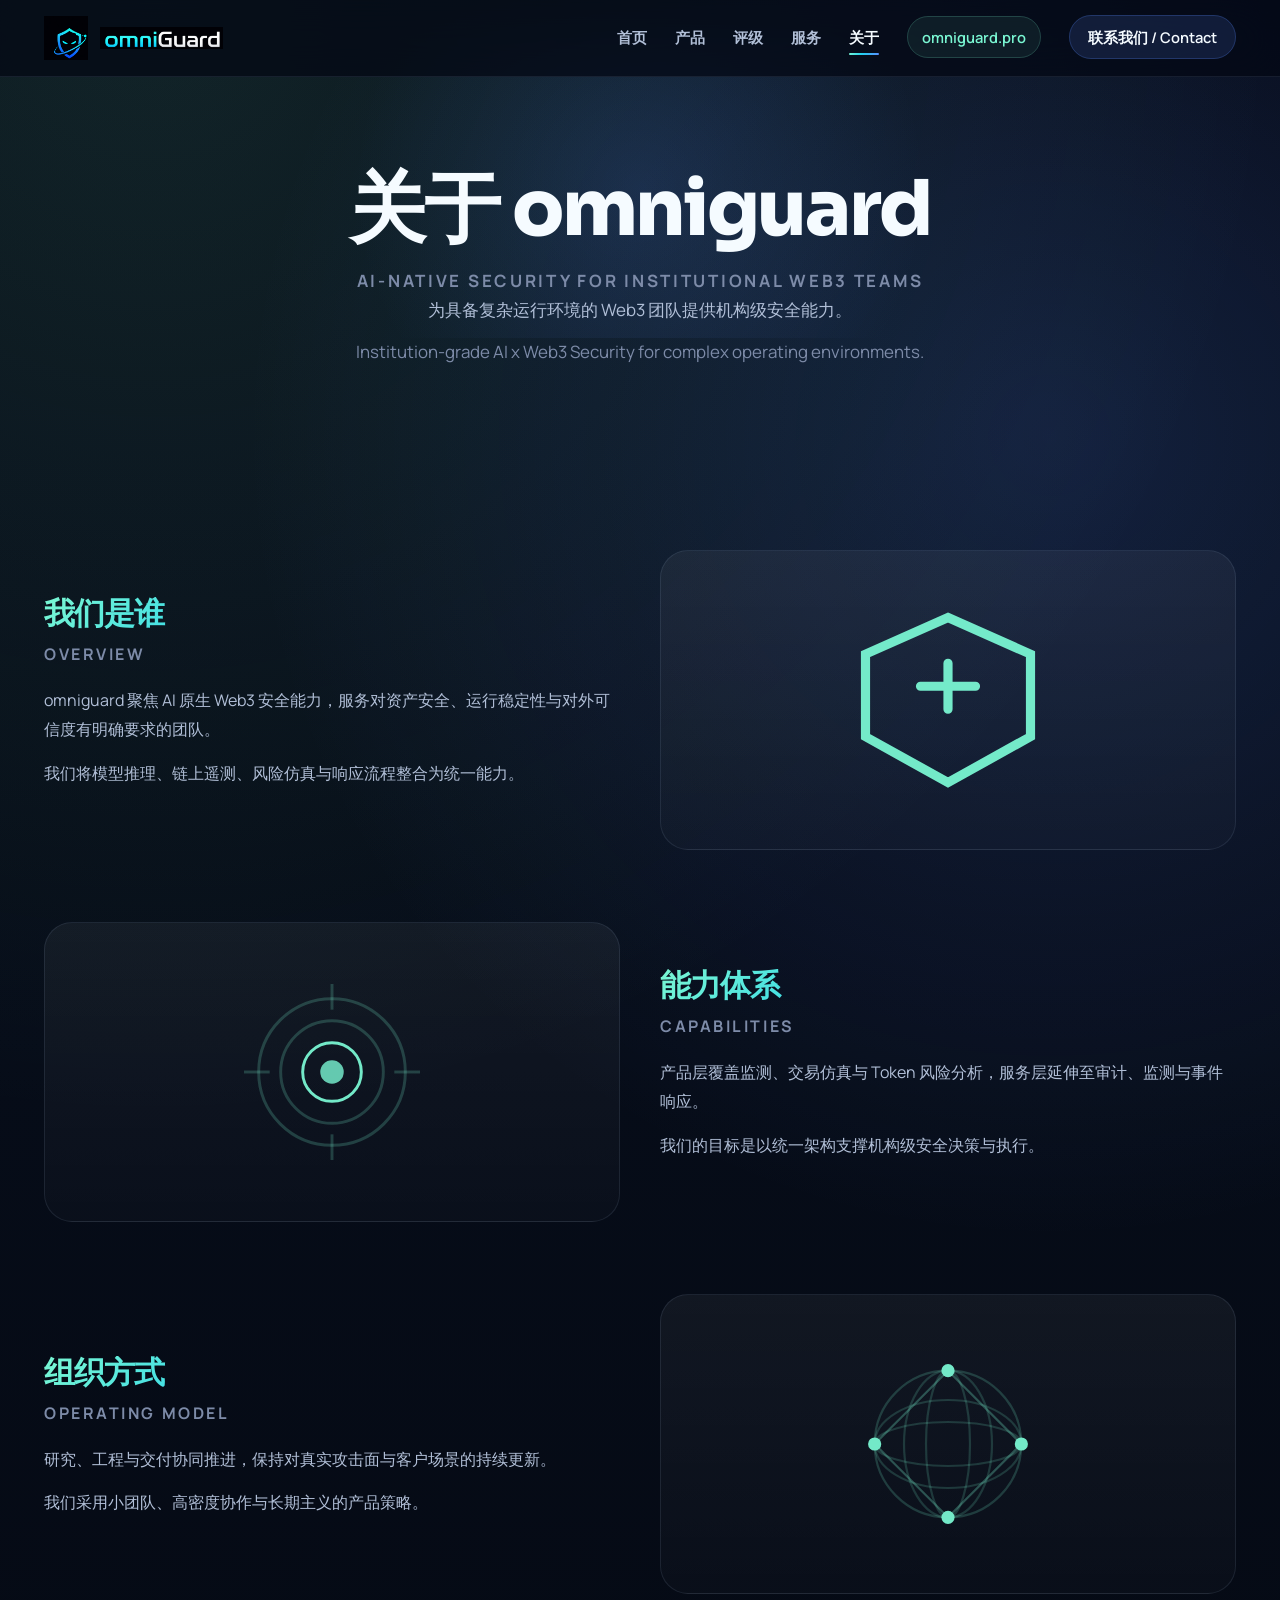
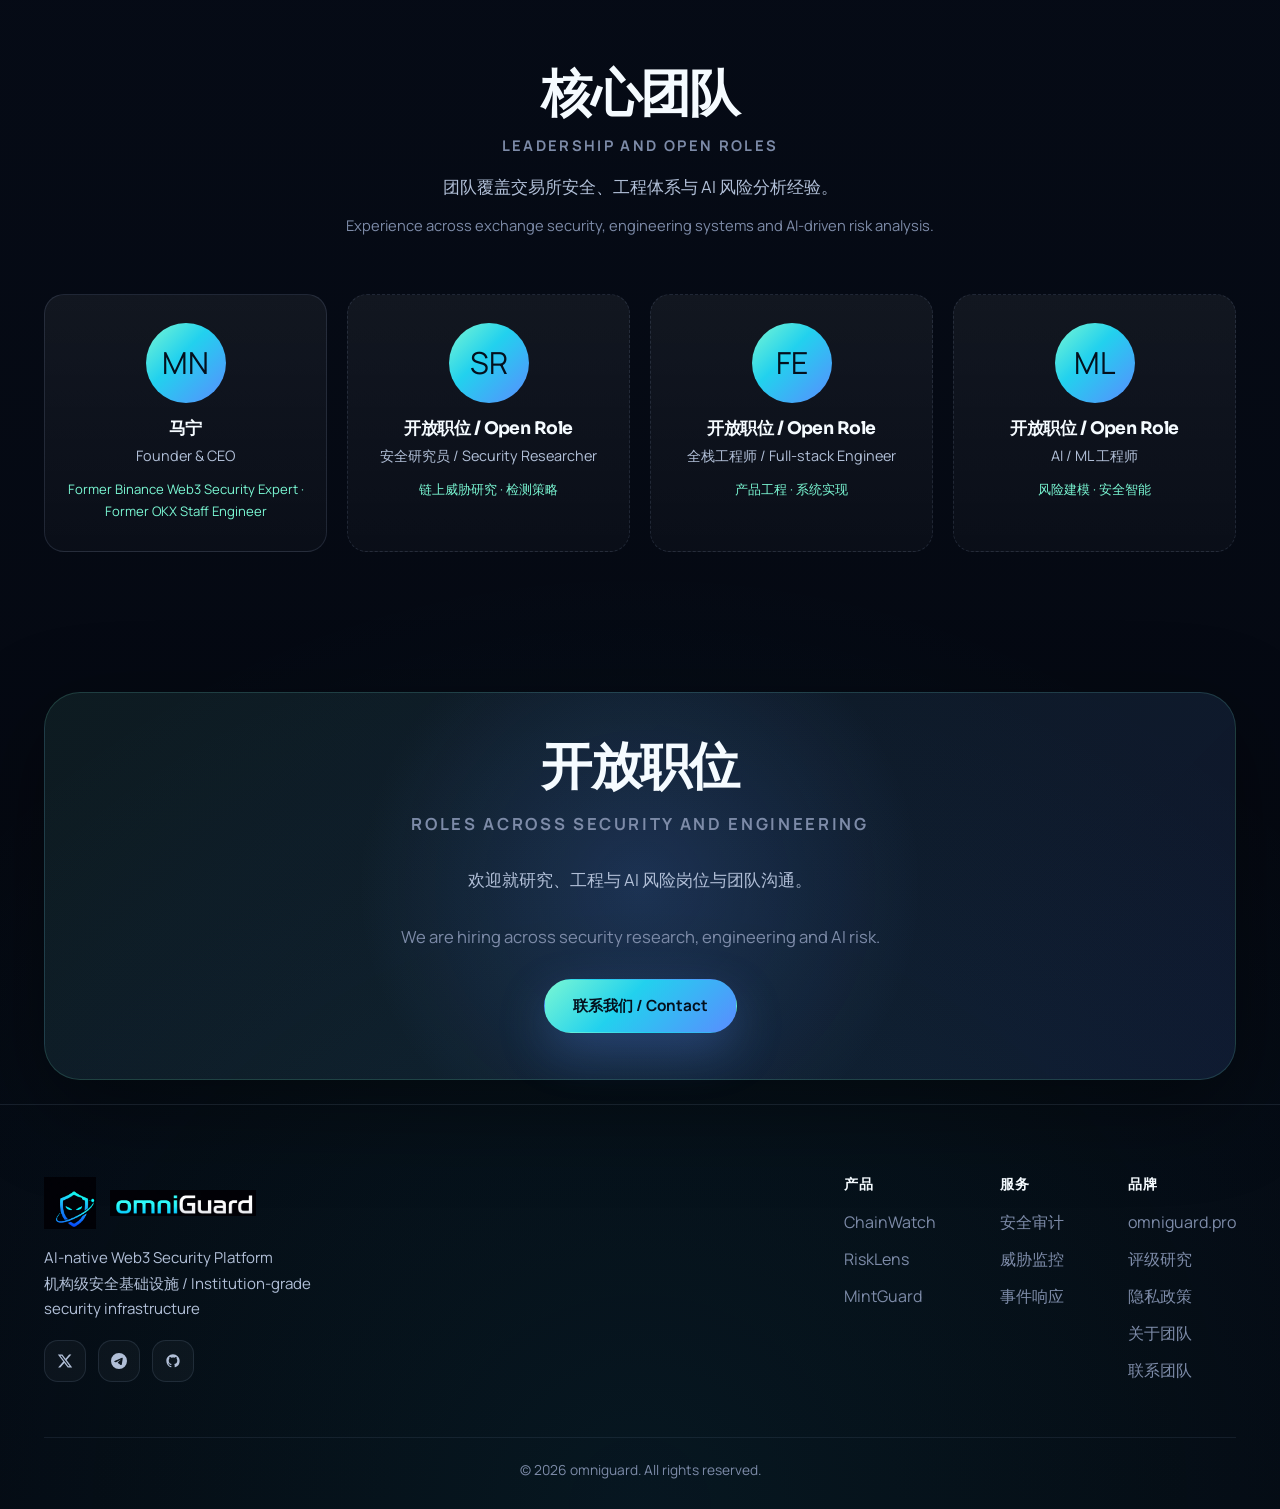
==== commit 53cd23fb: "Deploy Omniguard site from af69832e24f4d3a8b42f63a67e00e97eac982f58" ====
--- a/about/index.html
+++ b/about/index.html
@@ -1 +1 @@
-<!DOCTYPE html><html lang="zh-CN"> <head><meta charset="UTF-8"><meta name="viewport" content="width=device-width, initial-scale=1.0"><title>关于 - omniguard | Web3 安全团队</title><meta name="description" content="omniguard 是聚焦 AI x Web3 Security 的机构级安全团队。"><meta property="og:title" content="关于 - omniguard | Web3 安全团队"><meta property="og:description" content="omniguard 是聚焦 AI x Web3 Security 的机构级安全团队。"><meta property="og:type" content="website"><meta property="og:url" content="https://omniguard.pro/about"><link rel="canonical" href="https://omniguard.pro/about"><link rel="icon" type="image/svg+xml" href="/favicon.svg"><link rel="preconnect" href="https://fonts.googleapis.com"><link rel="preconnect" href="https://fonts.gstatic.com" crossorigin><link href="https://fonts.googleapis.com/css2?family=Manrope:wght@400;500;600;700;800&family=Sora:wght@400;500;600;700;800&display=swap" rel="stylesheet"><link rel="stylesheet" href="/_astro/BaseLayout.CI0Ku79m.css"></head> <body data-brand="omniguard" data-email-user="mnuestc" data-email-host="gmail.com"> <nav class="navbar"> <div class="container"> <a href="/" class="logo" aria-label="omniguard 首页"> <svg width="30" height="30" viewBox="0 0 100 100" aria-hidden="true"> <defs> <linearGradient id="logoGradient-7p9thx5" x1="0%" y1="0%" x2="100%" y2="100%"> <stop offset="0%" style="stop-color:#7AF7D3"></stop> <stop offset="100%" style="stop-color:#5A8CFF"></stop> </linearGradient> </defs> <path d="M50 10 L85 25 L85 50 C85 70 70 85 50 90 C30 85 15 70 15 50 L15 25 Z" fill="none" stroke="url(#logoGradient-7p9thx5)" stroke-width="3"></path> <path d="M33 50 L45 62 L67 38" fill="none" stroke="url(#logoGradient-7p9thx5)" stroke-width="5" stroke-linecap="round" stroke-linejoin="round"></path> </svg> <span>omniguard</span> </a> <ul class="nav-links"> <li> <a href="/"> 首页 </a> </li><li> <a href="/products"> 产品 </a> </li><li> <a href="/ratings"> 评级 </a> </li><li> <a href="/services"> 服务 </a> </li><li> <a href="/about" class="active"> 关于 </a> </li> <li> <a href="https://omniguard.pro" class="nav-domain" target="_blank" rel="noopener"> omniguard.pro </a> </li> <li> <a href="/#contact" class="btn-contact">联系我们 / Contact</a> </li> </ul> <button class="mobile-menu-btn" aria-label="菜单"><span></span><span></span><span></span></button> </div> </nav> <main class="site-main">  <section class="page-header"> <div class="container"> <h1>关于 omniguard</h1> <p class="page-title-en">AI-native security for institutional Web3 teams</p> <p>为具备复杂运行环境的 Web3 团队提供机构级安全能力。</p> <p class="page-desc-en">Institution-grade AI x Web3 Security for complex operating environments.</p> </div> </section> <section class="about-page"> <div class="container"> <div class="about-content fade-in">  <div class="about-text"> <h3>我们是谁</h3> <p class="section-title-en section-title-en-left">Overview</p> <p>omniguard 聚焦 AI 原生 Web3 安全能力，服务对资产安全、运行稳定性与对外可信度有明确要求的团队。</p><p>我们将模型推理、链上遥测、风险仿真与响应流程整合为统一能力。</p> </div> <div class="about-visual"> <svg class="visual-icon" width="220px" height="220px" viewBox="0 0 48 48" aria-hidden="true"><path d="M24 6 L42 14 L42 32 L24 42 L6 32 L6 14 Z" fill="none" stroke="currentColor" stroke-width="2"></path><path d="M24 16 L24 26 M18 21 L30 21" fill="none" stroke="currentColor" stroke-width="2" stroke-linecap="round"></path></svg> </div>   </div><div class="about-content fade-in about-content-reverse">   <div class="about-visual"> <svg class="visual-icon" width="220px" height="220px" viewBox="0 0 300 300" aria-hidden="true"><circle cx="150" cy="150" r="100" fill="none" stroke="currentColor" stroke-width="4" opacity="0.22"></circle><circle cx="150" cy="150" r="70" fill="none" stroke="currentColor" stroke-width="4" opacity="0.22"></circle><circle cx="150" cy="150" r="40" fill="none" stroke="currentColor" stroke-width="4"></circle><circle cx="150" cy="150" r="16" fill="currentColor" opacity="0.85"></circle><line x1="150" y1="30" x2="150" y2="65" stroke="currentColor" stroke-width="4" opacity="0.22"></line><line x1="150" y1="235" x2="150" y2="270" stroke="currentColor" stroke-width="4" opacity="0.22"></line><line x1="30" y1="150" x2="65" y2="150" stroke="currentColor" stroke-width="4" opacity="0.22"></line><line x1="235" y1="150" x2="270" y2="150" stroke="currentColor" stroke-width="4" opacity="0.22"></line></svg> </div> <div class="about-text"> <h3>能力体系</h3> <p class="section-title-en section-title-en-left">Capabilities</p> <p>产品层覆盖监测、交易仿真与 Token 风险分析，服务层延伸至审计、监测与事件响应。</p><p>我们的目标是以统一架构支撑机构级安全决策与执行。</p> </div>  </div><div class="about-content fade-in">  <div class="about-text"> <h3>组织方式</h3> <p class="section-title-en section-title-en-left">Operating Model</p> <p>研究、工程与交付协同推进，保持对真实攻击面与客户场景的持续更新。</p><p>我们采用小团队、高密度协作与长期主义的产品策略。</p> </div> <div class="about-visual"> <svg class="visual-icon" width="220px" height="220px" viewBox="0 0 300 300" aria-hidden="true"><circle cx="150" cy="150" r="100" fill="none" stroke="currentColor" stroke-width="3" opacity="0.2"></circle><ellipse cx="150" cy="150" rx="100" ry="30" fill="none" stroke="currentColor" stroke-width="3" opacity="0.18"></ellipse><ellipse cx="150" cy="150" rx="100" ry="60" fill="none" stroke="currentColor" stroke-width="3" opacity="0.18"></ellipse><ellipse cx="150" cy="150" rx="30" ry="100" fill="none" stroke="currentColor" stroke-width="3" opacity="0.18"></ellipse><ellipse cx="150" cy="150" rx="60" ry="100" fill="none" stroke="currentColor" stroke-width="3" opacity="0.18"></ellipse><circle cx="150" cy="50" r="9" fill="currentColor"></circle><circle cx="250" cy="150" r="9" fill="currentColor"></circle><circle cx="150" cy="250" r="9" fill="currentColor"></circle><circle cx="50" cy="150" r="9" fill="currentColor"></circle><line x1="150" y1="50" x2="250" y2="150" stroke="currentColor" stroke-width="3" opacity="0.3"></line><line x1="250" y1="150" x2="150" y2="250" stroke="currentColor" stroke-width="3" opacity="0.3"></line><line x1="150" y1="250" x2="50" y2="150" stroke="currentColor" stroke-width="3" opacity="0.3"></line><line x1="50" y1="150" x2="150" y2="50" stroke="currentColor" stroke-width="3" opacity="0.3"></line></svg> </div>   </div> <section id="team" class="team-section"> <div class="section-head">  <h2 class="section-title">核心团队</h2> <p class="section-title-en">Leadership and open roles</p> <p class="section-desc">团队覆盖交易所安全、工程体系与 AI 风险分析经验。</p> <p class="section-desc section-desc-en">Experience across exchange security, engineering systems and AI-driven risk analysis.</p> </div> <div class="team-grid"> <article class="team-card fade-in"> <div class="team-avatar">MN</div> <h4>马宁</h4> <span class="team-role">Founder &amp; CEO</span> <p class="team-bio">Former Binance Web3 Security Expert · Former OKX Staff Engineer</p> </article><article class="team-card fade-in team-hiring"> <div class="team-avatar">SR</div> <h4>开放职位 / Open Role</h4> <span class="team-role">安全研究员 / Security Researcher</span> <p class="team-bio">链上威胁研究 · 检测策略</p> </article><article class="team-card fade-in team-hiring"> <div class="team-avatar">FE</div> <h4>开放职位 / Open Role</h4> <span class="team-role">全栈工程师 / Full-stack Engineer</span> <p class="team-bio">产品工程 · 系统实现</p> </article><article class="team-card fade-in team-hiring"> <div class="team-avatar">ML</div> <h4>开放职位 / Open Role</h4> <span class="team-role">AI / ML 工程师</span> <p class="team-bio">风险建模 · 安全智能</p> </article> </div> </section> </div> </section> <section class="cta"> <div class="container"> <div class="domain-banner fade-in"> <h2>开放职位</h2> <p class="section-title-en cta-title-en">Roles across security and engineering</p> <p>欢迎就研究、工程与 AI 风险岗位与团队沟通。</p> <p class="section-desc section-desc-en cta-desc-en">We are hiring across security research, engineering and AI risk.</p> <a href="/#contact" class="btn btn-primary">联系我们 / Contact</a> </div> </div> </section>  </main> <footer> <div class="container"> <div class="footer-content"> <div class="footer-brand"> <a href="/" class="logo" aria-label="omniguard 首页"> <svg width="30" height="30" viewBox="0 0 100 100" aria-hidden="true"> <defs> <linearGradient id="logoGradient-3xzmf47" x1="0%" y1="0%" x2="100%" y2="100%"> <stop offset="0%" style="stop-color:#7AF7D3"></stop> <stop offset="100%" style="stop-color:#5A8CFF"></stop> </linearGradient> </defs> <path d="M50 10 L85 25 L85 50 C85 70 70 85 50 90 C30 85 15 70 15 50 L15 25 Z" fill="none" stroke="url(#logoGradient-3xzmf47)" stroke-width="3"></path> <path d="M33 50 L45 62 L67 38" fill="none" stroke="url(#logoGradient-3xzmf47)" stroke-width="5" stroke-linecap="round" stroke-linejoin="round"></path> </svg> <span>omniguard</span> </a> <p>AI-native Web3 Security Platform<br>机构级安全基础设施 / Institution-grade security infrastructure</p> <div class="social-links"> <a href="https://twitter.com/OmniGuardSec" target="_blank" rel="noopener" aria-label="Twitter"> <svg class width="16px" height="16px" viewBox="0 0 24 24" aria-hidden="true"><path d="M18.244 2.25h3.308l-7.227 8.26 8.502 11.24H16.17l-5.214-6.817L4.99 21.75H1.68l7.73-8.835L1.254 2.25H8.08l4.713 6.231zm-1.161 17.52h1.833L7.084 4.126H5.117z" fill="currentColor"></path></svg> </a><a href="https://t.me/OmniGuardSec" target="_blank" rel="noopener" aria-label="Telegram"> <svg class width="16px" height="16px" viewBox="0 0 24 24" aria-hidden="true"><path d="M11.944 0A12 12 0 000 12a12 12 0 0012 12 12 12 0 0012-12A12 12 0 0012 0h-.056zm4.962 7.224c.1-.002.321.023.465.14a.506.506 0 01.171.325c.016.093.036.306.02.472-.18 1.898-.962 6.502-1.36 8.627-.168.9-.499 1.201-.82 1.23-.696.065-1.225-.46-1.9-.902-1.056-.693-1.653-1.124-2.678-1.8-1.185-.78-.417-1.21.258-1.91.177-.184 3.247-2.977 3.307-3.23.007-.032.014-.15-.056-.212s-.174-.041-.249-.024c-.106.024-1.793 1.14-5.061 3.345-.48.33-.913.49-1.302.48-.428-.008-1.252-.241-1.865-.44-.752-.245-1.349-.374-1.297-.789.027-.216.325-.437.893-.663 3.498-1.524 5.83-2.529 6.998-3.014 3.332-1.386 4.025-1.627 4.476-1.635z" fill="currentColor"></path></svg> </a><a href="https://github.com/OmniGuardSec" target="_blank" rel="noopener" aria-label="GitHub"> <svg class width="16px" height="16px" viewBox="0 0 24 24" aria-hidden="true"><path d="M12 2C6.477 2 2 6.484 2 12.017c0 4.425 2.865 8.18 6.839 9.504.5.092.682-.217.682-.483 0-.237-.008-.868-.013-1.703-2.782.605-3.369-1.343-3.369-1.343-.454-1.158-1.11-1.466-1.11-1.466-.908-.62.069-.608.069-.608 1.003.07 1.531 1.032 1.531 1.032.892 1.53 2.341 1.088 2.91.832.092-.647.35-1.088.636-1.338-2.22-.253-4.555-1.113-4.555-4.951 0-1.093.39-1.988 1.029-2.688-.103-.253-.446-1.272.098-2.65 0 0 .84-.27 2.75 1.026A9.564 9.564 0 0112 6.844c.85.004 1.705.115 2.504.337 1.909-1.296 2.747-1.027 2.747-1.027.546 1.379.202 2.398.1 2.651.64.7 1.028 1.595 1.028 2.688 0 3.848-2.339 4.695-4.566 4.943.359.309.678.92.678 1.855 0 1.338-.012 2.419-.012 2.747 0 .268.18.58.688.482A10.019 10.019 0 0022 12.017C22 6.484 17.522 2 12 2z" fill="currentColor"></path></svg> </a> </div> </div> <div class="footer-links"> <div class="link-group"> <h4>产品</h4> <a href="/products#chainwatch"> ChainWatch </a><a href="/products#risklens"> RiskLens </a><a href="/products#mintguard"> MintGuard </a> </div><div class="link-group"> <h4>服务</h4> <a href="/services"> 安全审计 </a><a href="/services"> 威胁监控 </a><a href="/services"> 事件响应 </a> </div><div class="link-group"> <h4>品牌</h4> <a href="https://omniguard.pro" target="_blank" rel="noopener"> omniguard.pro </a><a href="/ratings"> 评级研究 </a><a href="/privacy"> 隐私政策 </a><a href="/about"> 关于团队 </a><a href="/#contact"> 联系团队 </a> </div> </div> </div> <div class="footer-bottom"> <p>&copy; 2026 omniguard. All rights reserved.</p> </div> </div> </footer> <script type="module" src="/scripts/main.js"></script> </body> </html>+<!DOCTYPE html><html lang="zh-CN"> <head><meta charset="UTF-8"><meta name="viewport" content="width=device-width, initial-scale=1.0"><title>关于 - omniguard | Web3 安全团队</title><meta name="description" content="omniguard 是聚焦 AI x Web3 Security 的机构级安全团队。"><meta property="og:title" content="关于 - omniguard | Web3 安全团队"><meta property="og:description" content="omniguard 是聚焦 AI x Web3 Security 的机构级安全团队。"><meta property="og:type" content="website"><meta property="og:url" content="https://omniguard.pro/about"><link rel="canonical" href="https://omniguard.pro/about"><link rel="icon" type="image/png" href="/favicon.png"><link rel="preconnect" href="https://fonts.googleapis.com"><link rel="preconnect" href="https://fonts.gstatic.com" crossorigin><link href="https://fonts.googleapis.com/css2?family=Manrope:wght@400;500;600;700;800&family=Sora:wght@400;500;600;700;800&display=swap" rel="stylesheet"><link rel="stylesheet" href="/_astro/BaseLayout.DLG_RLja.css"></head> <body data-brand="omniguard" data-email-user="mnuestc" data-email-host="gmail.com"> <nav class="navbar"> <div class="container"> <a href="/" class="logo" aria-label="omniguard 首页"> <img src="/brand/omniguard-mark.png" alt="" class="logo-mark" width="650" height="650" loading="eager" decoding="async" aria-hidden="true"> <img src="/brand/omniguard-wordmark.png" alt="" class="logo-wordmark" width="840" height="150" loading="eager" decoding="async" aria-hidden="true"> </a> <ul class="nav-links"> <li> <a href="/"> 首页 </a> </li><li> <a href="/products"> 产品 </a> </li><li> <a href="/ratings"> 评级 </a> </li><li> <a href="/services"> 服务 </a> </li><li> <a href="/about" class="active"> 关于 </a> </li> <li> <a href="https://omniguard.pro" class="nav-domain" target="_blank" rel="noopener"> omniguard.pro </a> </li> <li> <a href="/#contact" class="btn-contact">联系我们 / Contact</a> </li> </ul> <button class="mobile-menu-btn" aria-label="菜单"><span></span><span></span><span></span></button> </div> </nav> <main class="site-main">  <section class="page-header"> <div class="container"> <h1>关于 omniguard</h1> <p class="page-title-en">AI-native security for institutional Web3 teams</p> <p>为具备复杂运行环境的 Web3 团队提供机构级安全能力。</p> <p class="page-desc-en">Institution-grade AI x Web3 Security for complex operating environments.</p> </div> </section> <section class="about-page"> <div class="container"> <div class="about-content fade-in">  <div class="about-text"> <h3>我们是谁</h3> <p class="section-title-en section-title-en-left">Overview</p> <p>omniguard 聚焦 AI 原生 Web3 安全能力，服务对资产安全、运行稳定性与对外可信度有明确要求的团队。</p><p>我们将模型推理、链上遥测、风险仿真与响应流程整合为统一能力。</p> </div> <div class="about-visual"> <svg class="visual-icon" width="220px" height="220px" viewBox="0 0 48 48" aria-hidden="true"><path d="M24 6 L42 14 L42 32 L24 42 L6 32 L6 14 Z" fill="none" stroke="currentColor" stroke-width="2"></path><path d="M24 16 L24 26 M18 21 L30 21" fill="none" stroke="currentColor" stroke-width="2" stroke-linecap="round"></path></svg> </div>   </div><div class="about-content fade-in about-content-reverse">   <div class="about-visual"> <svg class="visual-icon" width="220px" height="220px" viewBox="0 0 300 300" aria-hidden="true"><circle cx="150" cy="150" r="100" fill="none" stroke="currentColor" stroke-width="4" opacity="0.22"></circle><circle cx="150" cy="150" r="70" fill="none" stroke="currentColor" stroke-width="4" opacity="0.22"></circle><circle cx="150" cy="150" r="40" fill="none" stroke="currentColor" stroke-width="4"></circle><circle cx="150" cy="150" r="16" fill="currentColor" opacity="0.85"></circle><line x1="150" y1="30" x2="150" y2="65" stroke="currentColor" stroke-width="4" opacity="0.22"></line><line x1="150" y1="235" x2="150" y2="270" stroke="currentColor" stroke-width="4" opacity="0.22"></line><line x1="30" y1="150" x2="65" y2="150" stroke="currentColor" stroke-width="4" opacity="0.22"></line><line x1="235" y1="150" x2="270" y2="150" stroke="currentColor" stroke-width="4" opacity="0.22"></line></svg> </div> <div class="about-text"> <h3>能力体系</h3> <p class="section-title-en section-title-en-left">Capabilities</p> <p>产品层覆盖监测、交易仿真与 Token 风险分析，服务层延伸至审计、监测与事件响应。</p><p>我们的目标是以统一架构支撑机构级安全决策与执行。</p> </div>  </div><div class="about-content fade-in">  <div class="about-text"> <h3>组织方式</h3> <p class="section-title-en section-title-en-left">Operating Model</p> <p>研究、工程与交付协同推进，保持对真实攻击面与客户场景的持续更新。</p><p>我们采用小团队、高密度协作与长期主义的产品策略。</p> </div> <div class="about-visual"> <svg class="visual-icon" width="220px" height="220px" viewBox="0 0 300 300" aria-hidden="true"><circle cx="150" cy="150" r="100" fill="none" stroke="currentColor" stroke-width="3" opacity="0.2"></circle><ellipse cx="150" cy="150" rx="100" ry="30" fill="none" stroke="currentColor" stroke-width="3" opacity="0.18"></ellipse><ellipse cx="150" cy="150" rx="100" ry="60" fill="none" stroke="currentColor" stroke-width="3" opacity="0.18"></ellipse><ellipse cx="150" cy="150" rx="30" ry="100" fill="none" stroke="currentColor" stroke-width="3" opacity="0.18"></ellipse><ellipse cx="150" cy="150" rx="60" ry="100" fill="none" stroke="currentColor" stroke-width="3" opacity="0.18"></ellipse><circle cx="150" cy="50" r="9" fill="currentColor"></circle><circle cx="250" cy="150" r="9" fill="currentColor"></circle><circle cx="150" cy="250" r="9" fill="currentColor"></circle><circle cx="50" cy="150" r="9" fill="currentColor"></circle><line x1="150" y1="50" x2="250" y2="150" stroke="currentColor" stroke-width="3" opacity="0.3"></line><line x1="250" y1="150" x2="150" y2="250" stroke="currentColor" stroke-width="3" opacity="0.3"></line><line x1="150" y1="250" x2="50" y2="150" stroke="currentColor" stroke-width="3" opacity="0.3"></line><line x1="50" y1="150" x2="150" y2="50" stroke="currentColor" stroke-width="3" opacity="0.3"></line></svg> </div>   </div> <section id="team" class="team-section"> <div class="section-head">  <h2 class="section-title">核心团队</h2> <p class="section-title-en">Leadership and open roles</p> <p class="section-desc">团队覆盖交易所安全、工程体系与 AI 风险分析经验。</p> <p class="section-desc section-desc-en">Experience across exchange security, engineering systems and AI-driven risk analysis.</p> </div> <div class="team-grid"> <article class="team-card fade-in"> <div class="team-avatar">MN</div> <h4>马宁</h4> <span class="team-role">Founder &amp; CEO</span> <p class="team-bio">Former Binance Web3 Security Expert · Former OKX Staff Engineer</p> </article><article class="team-card fade-in team-hiring"> <div class="team-avatar">SR</div> <h4>开放职位 / Open Role</h4> <span class="team-role">安全研究员 / Security Researcher</span> <p class="team-bio">链上威胁研究 · 检测策略</p> </article><article class="team-card fade-in team-hiring"> <div class="team-avatar">FE</div> <h4>开放职位 / Open Role</h4> <span class="team-role">全栈工程师 / Full-stack Engineer</span> <p class="team-bio">产品工程 · 系统实现</p> </article><article class="team-card fade-in team-hiring"> <div class="team-avatar">ML</div> <h4>开放职位 / Open Role</h4> <span class="team-role">AI / ML 工程师</span> <p class="team-bio">风险建模 · 安全智能</p> </article> </div> </section> </div> </section> <section class="cta"> <div class="container"> <div class="domain-banner fade-in"> <h2>开放职位</h2> <p class="section-title-en cta-title-en">Roles across security and engineering</p> <p>欢迎就研究、工程与 AI 风险岗位与团队沟通。</p> <p class="section-desc section-desc-en cta-desc-en">We are hiring across security research, engineering and AI risk.</p> <a href="/#contact" class="btn btn-primary">联系我们 / Contact</a> </div> </div> </section>  </main> <footer> <div class="container"> <div class="footer-content"> <div class="footer-brand"> <a href="/" class="logo" aria-label="omniguard 首页"> <img src="/brand/omniguard-mark.png" alt="" class="logo-mark" width="650" height="650" loading="eager" decoding="async" aria-hidden="true"> <img src="/brand/omniguard-wordmark.png" alt="" class="logo-wordmark" width="840" height="150" loading="eager" decoding="async" aria-hidden="true"> </a> <p>AI-native Web3 Security Platform<br>机构级安全基础设施 / Institution-grade security infrastructure</p> <div class="social-links"> <a href="https://twitter.com/OmniGuardSec" target="_blank" rel="noopener" aria-label="Twitter"> <svg class width="16px" height="16px" viewBox="0 0 24 24" aria-hidden="true"><path d="M18.244 2.25h3.308l-7.227 8.26 8.502 11.24H16.17l-5.214-6.817L4.99 21.75H1.68l7.73-8.835L1.254 2.25H8.08l4.713 6.231zm-1.161 17.52h1.833L7.084 4.126H5.117z" fill="currentColor"></path></svg> </a><a href="https://t.me/OmniGuardSec" target="_blank" rel="noopener" aria-label="Telegram"> <svg class width="16px" height="16px" viewBox="0 0 24 24" aria-hidden="true"><path d="M11.944 0A12 12 0 000 12a12 12 0 0012 12 12 12 0 0012-12A12 12 0 0012 0h-.056zm4.962 7.224c.1-.002.321.023.465.14a.506.506 0 01.171.325c.016.093.036.306.02.472-.18 1.898-.962 6.502-1.36 8.627-.168.9-.499 1.201-.82 1.23-.696.065-1.225-.46-1.9-.902-1.056-.693-1.653-1.124-2.678-1.8-1.185-.78-.417-1.21.258-1.91.177-.184 3.247-2.977 3.307-3.23.007-.032.014-.15-.056-.212s-.174-.041-.249-.024c-.106.024-1.793 1.14-5.061 3.345-.48.33-.913.49-1.302.48-.428-.008-1.252-.241-1.865-.44-.752-.245-1.349-.374-1.297-.789.027-.216.325-.437.893-.663 3.498-1.524 5.83-2.529 6.998-3.014 3.332-1.386 4.025-1.627 4.476-1.635z" fill="currentColor"></path></svg> </a><a href="https://github.com/OmniGuardSec" target="_blank" rel="noopener" aria-label="GitHub"> <svg class width="16px" height="16px" viewBox="0 0 24 24" aria-hidden="true"><path d="M12 2C6.477 2 2 6.484 2 12.017c0 4.425 2.865 8.18 6.839 9.504.5.092.682-.217.682-.483 0-.237-.008-.868-.013-1.703-2.782.605-3.369-1.343-3.369-1.343-.454-1.158-1.11-1.466-1.11-1.466-.908-.62.069-.608.069-.608 1.003.07 1.531 1.032 1.531 1.032.892 1.53 2.341 1.088 2.91.832.092-.647.35-1.088.636-1.338-2.22-.253-4.555-1.113-4.555-4.951 0-1.093.39-1.988 1.029-2.688-.103-.253-.446-1.272.098-2.65 0 0 .84-.27 2.75 1.026A9.564 9.564 0 0112 6.844c.85.004 1.705.115 2.504.337 1.909-1.296 2.747-1.027 2.747-1.027.546 1.379.202 2.398.1 2.651.64.7 1.028 1.595 1.028 2.688 0 3.848-2.339 4.695-4.566 4.943.359.309.678.92.678 1.855 0 1.338-.012 2.419-.012 2.747 0 .268.18.58.688.482A10.019 10.019 0 0022 12.017C22 6.484 17.522 2 12 2z" fill="currentColor"></path></svg> </a> </div> </div> <div class="footer-links"> <div class="link-group"> <h4>产品</h4> <a href="/products#chainwatch"> ChainWatch </a><a href="/products#risklens"> RiskLens </a><a href="/products#mintguard"> MintGuard </a> </div><div class="link-group"> <h4>服务</h4> <a href="/services"> 安全审计 </a><a href="/services"> 威胁监控 </a><a href="/services"> 事件响应 </a> </div><div class="link-group"> <h4>品牌</h4> <a href="https://omniguard.pro" target="_blank" rel="noopener"> omniguard.pro </a><a href="/ratings"> 评级研究 </a><a href="/privacy"> 隐私政策 </a><a href="/about"> 关于团队 </a><a href="/#contact"> 联系团队 </a> </div> </div> </div> <div class="footer-bottom"> <p>&copy; 2026 omniguard. All rights reserved.</p> </div> </div> </footer> <script type="module" src="/scripts/main.js"></script> </body> </html>
--- a/_astro/BaseLayout.DLG_RLja.css
+++ b/_astro/BaseLayout.DLG_RLja.css
@@ -0,0 +1 @@
+:root{--bg-0: #040814;--bg-1: #07101f;--bg-2: #0d1730;--bg-3: #132042;--surface: rgba(8, 14, 30, .72);--surface-strong: rgba(11, 18, 37, .9);--surface-soft: rgba(16, 27, 53, .72);--surface-highlight: rgba(17, 33, 65, .95);--text-1: #f5fbff;--text-2: #b1bfd7;--text-3: #7d8ba8;--brand-1: #7af7d3;--brand-2: #5a8cff;--brand-3: #22d1ee;--brand-1-rgb: 122, 247, 211;--brand-2-rgb: 90, 140, 255;--brand-3-rgb: 34, 209, 238;--accent-gradient: linear-gradient(135deg, var(--brand-1) 0%, var(--brand-3) 42%, var(--brand-2) 100%);--accent-gradient-soft: linear-gradient(135deg, rgba(var(--brand-1-rgb), .18) 0%, rgba(var(--brand-2-rgb), .18) 100%);--line: rgba(154, 176, 214, .15);--line-strong: rgba(var(--brand-1-rgb), .32);--shadow-lg: 0 28px 90px rgba(0, 0, 0, .42);--shadow-md: 0 18px 48px rgba(0, 0, 0, .3);--glow: 0 0 0 1px rgba(var(--brand-1-rgb), .06), 0 12px 60px rgba(var(--brand-2-rgb), .12);--font-display: "Sora", "Segoe UI", sans-serif;--font-sans: "Manrope", "Segoe UI", sans-serif;--font-mono: "SFMono-Regular", "Consolas", "Liberation Mono", monospace;--radius-xs: 10px;--radius-sm: 14px;--radius-md: 20px;--radius-lg: 28px;--radius-xl: 36px;--radius-pill: 999px;--container-max: 1240px;--container-px: 24px;--section-y: 112px;--ease: cubic-bezier(.16, 1, .3, 1);--duration-fast: .18s;--duration-base: .32s;--duration-slow: .7s}*,*:before,*:after{box-sizing:border-box;margin:0;padding:0}html{scroll-behavior:smooth;background:var(--bg-0)}body{font-family:var(--font-sans);color:var(--text-1);line-height:1.7;min-height:100vh;overflow-x:hidden;background:radial-gradient(circle at 12% 0%,rgba(var(--brand-1-rgb),.12) 0%,transparent 34%),radial-gradient(circle at 82% 14%,rgba(var(--brand-2-rgb),.18) 0%,transparent 28%),radial-gradient(circle at 50% 100%,rgba(var(--brand-3-rgb),.08) 0%,transparent 30%),linear-gradient(180deg,#030711,#060c18 34%,#04070f);-webkit-font-smoothing:antialiased;-moz-osx-font-smoothing:grayscale}.site-main{min-height:100vh}body:before{content:"";position:fixed;inset:0;background-image:linear-gradient(rgba(255,255,255,.03) 1px,transparent 1px),linear-gradient(90deg,rgba(255,255,255,.03) 1px,transparent 1px);background-size:72px 72px;mask-image:radial-gradient(circle at center,black 28%,transparent 88%);opacity:.3;pointer-events:none;z-index:-2}body:after{content:"";position:fixed;inset:0;background:linear-gradient(180deg,rgba(255,255,255,.018) 0%,transparent 20%,transparent 80%,rgba(255,255,255,.018) 100%);pointer-events:none;z-index:-1}img,svg{display:block;max-width:100%}a{color:inherit;text-decoration:none}ul{list-style:none}h1,h2,h3,h4{font-family:var(--font-display);line-height:1.08;letter-spacing:-.03em;color:var(--text-1)}h1{font-size:clamp(3rem,6vw,5.5rem);font-weight:800}h2{font-size:clamp(2rem,4vw,3.4rem);font-weight:700}h3{font-size:clamp(1.55rem,2.4vw,2rem);font-weight:700}h4{font-size:1.08rem;font-weight:700}p{color:var(--text-2)}section,footer{position:relative}.container{width:min(100%,var(--container-max));margin:0 auto;padding:0 var(--container-px)}.gradient-text{background:var(--accent-gradient);-webkit-background-clip:text;background-clip:text;color:transparent}.section-head{max-width:760px;margin:0 auto 56px;text-align:center}.section-head-left{margin-left:0;text-align:left}.section-title{margin-bottom:16px}.section-title-en,.page-title-en,.hero-title-en{color:var(--text-3);font-size:.92rem;font-weight:700;letter-spacing:.16em;text-transform:uppercase}.section-title-en{margin:-4px 0 14px}.section-title-en-left,.section-desc-left{text-align:left}.section-desc{font-size:1.05rem;line-height:1.82;color:var(--text-2)}.section-desc-en,.page-desc-en,.hero-desc-en{color:var(--text-3);font-size:.92rem;line-height:1.72}.section-desc-en{margin-top:10px}.section-kicker,.page-eyebrow{display:inline-flex;align-items:center;gap:10px;padding:8px 14px;margin-bottom:18px;border-radius:var(--radius-pill);border:1px solid rgba(var(--brand-1-rgb),.22);background:rgba(var(--brand-1-rgb),.08);color:var(--brand-1);font-size:.74rem;font-weight:700;letter-spacing:.2em;text-transform:uppercase}.glass-panel{background:linear-gradient(180deg,rgba(255,255,255,.03) 0%,transparent 100%),var(--surface);border:1px solid var(--line);border-radius:var(--radius-lg);backdrop-filter:blur(20px);-webkit-backdrop-filter:blur(20px);box-shadow:var(--glow)}.btn{display:inline-flex;align-items:center;justify-content:center;gap:10px;min-height:54px;padding:0 28px;border-radius:var(--radius-pill);border:1px solid transparent;font-size:.96rem;font-weight:700;font-family:var(--font-sans);line-height:1;cursor:pointer;transition:transform var(--duration-fast) var(--ease),box-shadow var(--duration-base) var(--ease),border-color var(--duration-base) var(--ease),background var(--duration-base) var(--ease),color var(--duration-base) var(--ease)}.btn:hover{transform:translateY(-2px)}.btn-primary{color:#04101d;background:var(--accent-gradient);box-shadow:0 18px 48px rgba(var(--brand-2-rgb),.28)}.btn-primary:hover{box-shadow:0 22px 58px rgba(var(--brand-2-rgb),.35)}.btn-ghost{color:var(--text-1);border-color:#9fb2d238;background:#ffffff05}.btn-ghost:hover{border-color:rgba(var(--brand-1-rgb),.42);background:rgba(var(--brand-1-rgb),.08)}.navbar{position:fixed;top:0;left:0;right:0;z-index:1000;padding:16px 0;background:#030814b8;border-bottom:1px solid rgba(151,173,207,.12);backdrop-filter:blur(24px);-webkit-backdrop-filter:blur(24px);transition:background var(--duration-base) var(--ease),border-color var(--duration-base) var(--ease)}.navbar.scrolled{background:#030814e6;border-color:rgba(var(--brand-2-rgb),.16)}.navbar .container{display:flex;align-items:center;justify-content:space-between;gap:20px}.logo{display:inline-flex;align-items:center;gap:12px;flex-shrink:0}.logo-mark{width:44px;height:44px;display:block;object-fit:contain}.logo-wordmark{width:auto;height:22px;display:block;object-fit:contain}.nav-links{display:flex;align-items:center;gap:28px}.nav-links a{position:relative;font-size:.92rem;font-weight:600;color:var(--text-2);transition:color var(--duration-fast) var(--ease)}.nav-links a:hover,.nav-links a.active{color:var(--text-1)}.nav-links a.active:after{content:"";position:absolute;left:0;right:0;bottom:-8px;height:2px;border-radius:999px;background:var(--accent-gradient)}.nav-domain{padding:10px 14px;border-radius:var(--radius-pill);border:1px solid rgba(var(--brand-1-rgb),.18);background:rgba(var(--brand-1-rgb),.07);color:var(--brand-1)!important}.btn-contact{min-height:44px;padding:11px 18px;border-radius:var(--radius-pill);background:rgba(var(--brand-2-rgb),.14);border:1px solid rgba(var(--brand-2-rgb),.24);color:var(--text-1)!important}.btn-contact:hover{background:var(--accent-gradient-soft);border-color:rgba(var(--brand-1-rgb),.34)}.mobile-menu-btn{display:none;flex-direction:column;gap:5px;background:transparent;border:none;padding:6px;cursor:pointer}.mobile-menu-btn span{width:24px;height:2px;border-radius:999px;background:var(--text-1);transition:transform var(--duration-base) var(--ease),opacity var(--duration-base) var(--ease)}.mobile-menu-btn.active span:nth-child(1){transform:translateY(7px) rotate(45deg)}.mobile-menu-btn.active span:nth-child(2){opacity:0}.mobile-menu-btn.active span:nth-child(3){transform:translateY(-7px) rotate(-45deg)}.hero{padding:176px 0 104px;min-height:100vh;display:flex;align-items:center}.hero-grid{display:grid;grid-template-columns:minmax(0,1.06fr) minmax(0,.94fr);gap:34px;align-items:center}.hero-copy{position:relative;z-index:1}.hero-desc{max-width:690px;margin-top:22px;font-size:1.1rem;line-height:1.9}.hero-title-en{margin-top:18px}.hero-desc-en{margin-top:12px;max-width:640px}.hero-actions{display:flex;flex-wrap:wrap;gap:16px;margin-top:34px}.hero-proof{display:grid;grid-template-columns:repeat(3,minmax(0,1fr));gap:14px;margin-top:34px}.proof-item{padding:18px;border-radius:var(--radius-md);border:1px solid rgba(154,176,214,.14);background:#ffffff05;box-shadow:inset 0 1px #ffffff0a}.proof-label{display:block;margin-bottom:10px;font-size:.72rem;font-weight:700;letter-spacing:.18em;text-transform:uppercase;color:var(--brand-1)}.proof-item strong{display:block;margin-bottom:8px;font-family:var(--font-display);font-size:1rem;color:var(--text-1)}.proof-item p{font-size:.88rem;line-height:1.7}.hero-stack{position:relative;display:grid;gap:18px}.hero-orbit{position:absolute;inset:-30px -40px auto auto;width:460px;height:460px;pointer-events:none;opacity:.9}.orbit{position:absolute;inset:50%;border-radius:50%;border:1px solid rgba(var(--brand-1-rgb),.14);transform:translate(-50%,-50%)}.orbit-a{width:100%;height:100%;animation:rotate-orbit 30s linear infinite}.orbit-b{width:74%;height:74%;border-color:rgba(var(--brand-2-rgb),.16);animation:rotate-orbit-reverse 24s linear infinite}.orbit-c{width:48%;height:48%;border-color:rgba(var(--brand-3-rgb),.2);animation:rotate-orbit 18s linear infinite}.orbit-node{position:absolute;width:12px;height:12px;border-radius:50%;background:var(--accent-gradient);box-shadow:0 0 22px rgba(var(--brand-1-rgb),.4)}.node-a{top:24%;left:10%}.node-b{top:18%;right:18%}.node-c{bottom:20%;left:18%}.node-d{bottom:10%;right:14%}.hero-board,.hero-terminal{position:relative;overflow:hidden}.hero-board{padding:24px}.hero-terminal{padding:0}.panel-topline,.terminal-top{display:flex;align-items:center;justify-content:space-between;gap:12px;margin-bottom:18px;color:var(--text-3);font-size:.76rem;font-weight:700;letter-spacing:.16em;text-transform:uppercase}.signal-grid{display:grid;grid-template-columns:repeat(2,minmax(0,1fr));gap:14px}.signal-card{min-height:138px;padding:18px;border-radius:var(--radius-md);border:1px solid rgba(152,176,214,.14);background:linear-gradient(180deg,rgba(255,255,255,.035) 0%,transparent 100%),#ffffff05}.signal-card-wide{grid-column:span 2;min-height:164px}.signal-label{display:block;margin-bottom:14px;color:var(--brand-1);font-size:.74rem;font-weight:700;letter-spacing:.18em;text-transform:uppercase}.signal-card strong{display:block;margin-bottom:10px;font-family:var(--font-display);font-size:1.34rem;line-height:1.2}.signal-card p{font-size:.92rem;line-height:1.75}.terminal-top{position:relative;margin:0;padding:16px 20px;border-bottom:1px solid rgba(152,176,214,.1);background:#ffffff05;justify-content:flex-start}.terminal-top span{width:10px;height:10px;border-radius:50%;background:#ffffff2e}.terminal-top span:nth-child(1){background:#ff6b6b}.terminal-top span:nth-child(2){background:#ffd166}.terminal-top span:nth-child(3){background:#06d6a0}.terminal-top b{margin-left:8px;color:var(--text-2);font-size:.78rem;letter-spacing:.12em}.terminal-body{padding:22px 20px 24px;font-family:var(--font-mono);font-size:.9rem;line-height:1.85}.terminal-line{color:#c6d6f0}.terminal-key{color:var(--brand-1)}.terminal-ok{color:#8cf7be}.trust-strip{padding-bottom:var(--section-y)}.trust-grid{display:grid;grid-template-columns:repeat(4,minmax(0,1fr));gap:18px}.trust-card{padding:24px;border-radius:var(--radius-md);border:1px solid var(--line);background:#ffffff08;box-shadow:inset 0 1px #ffffff0a}.trust-label{display:inline-flex;padding:6px 10px;margin-bottom:16px;border-radius:var(--radius-pill);border:1px solid rgba(var(--brand-1-rgb),.18);background:rgba(var(--brand-1-rgb),.08);color:var(--brand-1);font-size:.72rem;font-weight:700;letter-spacing:.16em;text-transform:uppercase}.trust-card strong{display:block;margin-bottom:10px;font-family:var(--font-display);font-size:1.08rem}.trust-card p{font-size:.92rem}.partners-section,.stack-section{padding:0 0 var(--section-y)}.stack-layout{display:grid;grid-template-columns:minmax(0,.9fr) minmax(0,1.1fr);gap:28px;align-items:start}.stack-copy .section-head{margin-bottom:30px}.stack-metrics{display:grid;grid-template-columns:repeat(3,minmax(0,1fr));gap:14px}.stack-metric{padding:22px 18px;border-radius:var(--radius-md);border:1px solid rgba(var(--brand-1-rgb),.14);background:linear-gradient(180deg,rgba(255,255,255,.035) 0%,transparent 100%),#ffffff06}.stack-metric strong{display:block;margin-bottom:10px;font-family:var(--font-display);font-size:2rem;line-height:1;background:var(--accent-gradient);-webkit-background-clip:text;background-clip:text;color:transparent}.stack-metric span{display:block;margin-bottom:8px;color:var(--text-1);font-weight:700}.stack-metric p{font-size:.88rem;line-height:1.7}.stack-flow{display:grid;gap:16px}.stack-layer{position:relative;display:grid;grid-template-columns:auto 1fr;gap:18px;padding:24px;border-radius:var(--radius-lg);border:1px solid rgba(var(--brand-2-rgb),.14);background:radial-gradient(circle at top right,rgba(var(--brand-3-rgb),.12) 0%,transparent 28%),linear-gradient(180deg,rgba(255,255,255,.035) 0%,transparent 100%),#ffffff06}.stack-layer:before{content:"";position:absolute;left:34px;top:100%;width:1px;height:18px;background:linear-gradient(180deg,rgba(var(--brand-1-rgb),.35),transparent)}.stack-layer:last-child:before{display:none}.stack-layer-index{width:48px;height:48px;display:inline-flex;align-items:center;justify-content:center;border-radius:16px;background:rgba(var(--brand-1-rgb),.08);border:1px solid rgba(var(--brand-1-rgb),.18);color:var(--brand-1);font-family:var(--font-display);font-weight:700}.stack-layer-body h3{margin-bottom:10px;font-size:1.22rem}.stack-layer-body p{font-size:.95rem;line-height:1.85}.partner-grid{display:grid;grid-template-columns:repeat(2,minmax(0,1fr));gap:24px}.partner-card{position:relative;padding:32px 30px;border-radius:var(--radius-lg);border:1px solid rgba(var(--brand-1-rgb),.14);background:radial-gradient(circle at top right,rgba(var(--brand-2-rgb),.16) 0%,transparent 30%),linear-gradient(180deg,rgba(255,255,255,.035) 0%,transparent 100%),#ffffff06;box-shadow:var(--shadow-md);overflow:hidden;transition:transform var(--duration-base) var(--ease),border-color var(--duration-base) var(--ease),box-shadow var(--duration-base) var(--ease)}.partner-card:before{content:"";position:absolute;inset:0 auto 0 0;width:1px;background:linear-gradient(180deg,rgba(var(--brand-1-rgb),.55),transparent 88%)}.partner-card:hover{transform:translateY(-8px);border-color:rgba(var(--brand-1-rgb),.3);box-shadow:var(--shadow-lg)}.partner-mark{margin-bottom:12px;font-family:var(--font-display);font-size:clamp(2rem,4vw,3.1rem);font-weight:800;letter-spacing:.04em;text-transform:lowercase;color:var(--text-1)}.partner-role{display:inline-flex;margin-bottom:14px;padding:6px 12px;border-radius:var(--radius-pill);border:1px solid rgba(var(--brand-1-rgb),.18);background:rgba(var(--brand-1-rgb),.08);color:var(--brand-1);font-size:.76rem;font-weight:700;letter-spacing:.14em;text-transform:uppercase}.partner-card p{max-width:46ch;font-size:.98rem;line-height:1.9}.partner-tags{display:flex;flex-wrap:wrap;gap:8px;margin-top:24px}.audience-section{padding:0 0 var(--section-y)}.audience-grid{display:grid;grid-template-columns:repeat(2,minmax(0,1fr));gap:24px}.audience-card{position:relative;padding:28px;border-radius:var(--radius-lg);border:1px solid rgba(152,176,214,.14);background:linear-gradient(180deg,rgba(255,255,255,.035) 0%,transparent 100%),#ffffff06;overflow:hidden;transition:transform var(--duration-base) var(--ease),border-color var(--duration-base) var(--ease),box-shadow var(--duration-base) var(--ease)}.audience-card:before{content:"";position:absolute;inset:0 0 auto;height:1px;background:var(--accent-gradient);opacity:.8}.audience-card:hover{transform:translateY(-6px);border-color:rgba(var(--brand-1-rgb),.24);box-shadow:var(--shadow-md)}.audience-label{display:inline-flex;margin-bottom:14px;padding:6px 10px;border-radius:var(--radius-pill);border:1px solid rgba(var(--brand-1-rgb),.18);background:rgba(var(--brand-1-rgb),.08);color:var(--brand-1);font-size:.72rem;font-weight:700;letter-spacing:.16em;text-transform:uppercase}.audience-card h3{margin-bottom:12px}.audience-card>p{font-size:.95rem;line-height:1.82}.audience-list{display:grid;gap:10px;margin-top:22px}.audience-list li{position:relative;padding-left:22px;color:var(--text-2);font-size:.9rem;line-height:1.72}.audience-list li:before{content:"";position:absolute;left:0;top:.68em;width:9px;height:9px;border-radius:50%;background:var(--accent-gradient);box-shadow:0 0 16px rgba(var(--brand-1-rgb),.28);transform:translateY(-50%)}.products-preview,.services-preview,.workflow-section,.contact,.about-page,.products-page,.services-page,.intelligence-section{padding:var(--section-y) 0}.product-cards{display:grid;grid-template-columns:repeat(3,minmax(0,1fr));gap:24px}.product-card{position:relative;padding:28px;border-radius:var(--radius-lg);border:1px solid var(--line);background:linear-gradient(180deg,rgba(255,255,255,.035) 0%,transparent 100%),#ffffff06;overflow:hidden;transition:transform var(--duration-base) var(--ease),border-color var(--duration-base) var(--ease),box-shadow var(--duration-base) var(--ease)}.product-card:before{content:"";position:absolute;inset:0 0 auto;height:1px;background:var(--accent-gradient);opacity:.78}.product-card:hover,.service-item:hover,.service-card:hover,.workflow-step:hover,.team-card:hover,.product-detail:hover .product-visual{transform:translateY(-6px);border-color:rgba(var(--brand-1-rgb),.28);box-shadow:var(--shadow-md)}.card-head{display:flex;align-items:center;justify-content:space-between;gap:16px;margin-bottom:22px}.card-icon-wrap{width:58px;height:58px;border-radius:18px;display:inline-flex;align-items:center;justify-content:center;background:rgba(var(--brand-2-rgb),.12);color:var(--brand-1);box-shadow:inset 0 0 0 1px rgba(var(--brand-1-rgb),.16)}.card-meta{color:var(--text-3);font-size:.75rem;font-weight:700;letter-spacing:.16em;text-transform:uppercase}.product-card h3{margin-bottom:14px}.product-card p{min-height:96px;font-size:.96rem;line-height:1.8}.card-tags{display:flex;flex-wrap:wrap;gap:8px;margin:24px 0 22px}.tag{display:inline-flex;align-items:center;padding:7px 12px;border-radius:var(--radius-pill);background:rgba(var(--brand-1-rgb),.08);border:1px solid rgba(var(--brand-1-rgb),.16);color:var(--brand-1);font-size:.78rem;font-weight:600}.card-link{display:inline-flex;align-items:center;gap:10px;font-weight:700;color:var(--text-1)}.card-link:after{content:"";width:22px;height:1px;background:var(--accent-gradient);transition:width var(--duration-fast) var(--ease)}.card-link:hover:after{width:34px}.intelligence-layout{display:grid;grid-template-columns:minmax(0,1fr) minmax(0,1fr);gap:28px;align-items:center}.intel-copy h2{margin-bottom:18px}.intel-copy p{max-width:640px;font-size:1.03rem;line-height:1.9}.intel-list{display:grid;gap:14px;margin:30px 0}.intel-list li{display:grid;gap:6px;padding:16px 18px;border-radius:var(--radius-md);border:1px solid rgba(152,176,214,.14);background:#ffffff05}.intel-list strong{font-family:var(--font-display);font-size:1rem}.intel-list span{color:var(--text-2);font-size:.94rem}.mesh-board{position:relative;min-height:520px;overflow:hidden}.mesh-ring{position:absolute;inset:50%;border-radius:50%;transform:translate(-50%,-50%);border:1px solid rgba(var(--brand-2-rgb),.18)}.mesh-ring-a{width:86%;height:86%}.mesh-ring-b{width:62%;height:62%;border-color:rgba(var(--brand-1-rgb),.18)}.mesh-ring-c{width:38%;height:38%;border-color:rgba(var(--brand-3-rgb),.22)}.mesh-center{position:absolute;top:50%;left:50%;width:210px;height:210px;display:flex;flex-direction:column;align-items:center;justify-content:center;text-align:center;transform:translate(-50%,-50%);border-radius:50%;background:radial-gradient(circle at center,rgba(var(--brand-1-rgb),.16),#07101ff0 72%);border:1px solid rgba(var(--brand-1-rgb),.24);box-shadow:0 0 80px rgba(var(--brand-2-rgb),.16)}.mesh-center span{color:var(--brand-1);font-size:.74rem;font-weight:700;letter-spacing:.16em;text-transform:uppercase}.mesh-center strong{margin-top:10px;font-family:var(--font-display);font-size:1.35rem}.mesh-node{position:absolute;display:inline-flex;align-items:center;justify-content:center;min-width:88px;min-height:88px;padding:18px;border-radius:24px;border:1px solid rgba(152,176,214,.16);background:#ffffff08;font-family:var(--font-display);font-size:.92rem;color:var(--text-1);backdrop-filter:blur(10px)}.node-1{top:12%;left:13%}.node-2{top:18%;right:13%}.node-3{top:43%;right:4%}.node-4{bottom:15%;right:17%}.node-5{bottom:11%;left:17%}.node-6{top:43%;left:5%}.mesh-footer{position:absolute;left:24px;right:24px;bottom:24px;display:grid;grid-template-columns:repeat(2,minmax(0,1fr));gap:14px}.mesh-footer div{padding:18px;border-radius:var(--radius-md);border:1px solid rgba(152,176,214,.16);background:#ffffff08}.mesh-footer span{display:block;margin-bottom:10px;color:var(--text-3);font-size:.74rem;font-weight:700;letter-spacing:.16em;text-transform:uppercase}.mesh-footer strong{font-family:var(--font-display);font-size:.96rem}.services-grid,.workflow-grid,.service-grid,.team-grid{display:grid;gap:20px}.services-grid{grid-template-columns:repeat(4,minmax(0,1fr))}.service-item,.service-card,.workflow-step,.team-card{border-radius:var(--radius-md);border:1px solid var(--line);background:linear-gradient(180deg,rgba(255,255,255,.03) 0%,transparent 100%),#ffffff06;transition:transform var(--duration-base) var(--ease),border-color var(--duration-base) var(--ease),box-shadow var(--duration-base) var(--ease)}.service-item,.service-card{padding:24px}.service-index,.step-number{display:inline-flex;margin-bottom:18px;color:var(--brand-1);font-family:var(--font-display);font-size:.95rem;font-weight:700;letter-spacing:.16em;text-transform:uppercase}.service-item h4,.service-card h4{margin-bottom:12px}.service-item p,.service-card p{font-size:.92rem;line-height:1.8}.workflow-grid{grid-template-columns:repeat(4,minmax(0,1fr))}.workflow-step{position:relative;padding:24px;overflow:hidden}.workflow-step:before{content:"";position:absolute;inset:0 auto 0 0;width:1px;background:linear-gradient(180deg,rgba(var(--brand-1-rgb),.45),transparent 86%)}.workflow-step h4{margin-bottom:12px}.workflow-step p{font-size:.92rem}.cta{padding:28px 0 24px}.domain-banner{padding:46px;text-align:center;border-radius:var(--radius-xl);border:1px solid rgba(var(--brand-1-rgb),.16);background:radial-gradient(circle at center,rgba(var(--brand-2-rgb),.18) 0%,transparent 45%),linear-gradient(135deg,rgba(var(--brand-1-rgb),.08),rgba(var(--brand-2-rgb),.12));box-shadow:var(--shadow-lg)}.domain-banner h2{margin-bottom:16px}.domain-banner p{max-width:720px;margin:0 auto 28px;font-size:1.04rem}.cta-title-en{margin:-4px 0 14px}.cta-desc-en{margin:-16px auto 28px;max-width:680px}.contact{padding-top:44px}.contact-shell{display:grid;grid-template-columns:minmax(0,.92fr) minmax(0,1.08fr);gap:24px;margin-top:22px}.contact-info{display:grid;gap:16px}.info-row{display:grid;grid-template-columns:repeat(2,minmax(0,1fr));gap:16px}.info-item{padding:22px;border-radius:var(--radius-md);border:1px solid var(--line);background:#ffffff06}.info-item.primary{background:linear-gradient(135deg,rgba(var(--brand-1-rgb),.1),rgba(var(--brand-2-rgb),.08)),#ffffff08}.info-label{display:block;margin-bottom:10px;color:var(--brand-1);font-size:.74rem;font-weight:700;letter-spacing:.16em;text-transform:uppercase}.info-item a,.info-item p{font-size:1rem}.info-item a{color:var(--text-1);font-weight:700}.info-item p+p,.info-item a+p{margin-top:8px}.contact-form{padding:24px;border-radius:var(--radius-lg);border:1px solid var(--line);background:linear-gradient(180deg,rgba(255,255,255,.03) 0%,transparent 100%),var(--surface-strong);box-shadow:var(--shadow-md);display:grid;gap:16px}.contact-form input,.contact-form textarea{width:100%;padding:16px 18px;border-radius:16px;border:1px solid rgba(152,176,214,.14);background:#ffffff08;color:var(--text-1);font:inherit;transition:border-color var(--duration-fast) var(--ease),box-shadow var(--duration-fast) var(--ease),background var(--duration-fast) var(--ease)}.contact-form input::placeholder,.contact-form textarea::placeholder{color:var(--text-3)}.contact-form input:focus,.contact-form textarea:focus{outline:none;border-color:rgba(var(--brand-1-rgb),.42);background:rgba(var(--brand-1-rgb),.05);box-shadow:0 0 0 4px rgba(var(--brand-1-rgb),.08)}.contact-form textarea{min-height:158px;resize:vertical}footer{padding:72px 0 28px;border-top:1px solid rgba(152,176,214,.12)}.footer-content{display:flex;align-items:flex-start;justify-content:space-between;gap:42px;margin-bottom:42px}.footer-brand{max-width:320px}.footer-brand .logo{gap:14px;margin-bottom:16px}.footer-brand .logo-mark{width:52px;height:52px}.footer-brand .logo-wordmark{height:26px}.footer-brand p{font-size:.94rem}.footer-links{display:flex;gap:64px}.link-group h4{margin-bottom:16px;font-size:.9rem;letter-spacing:.04em}.link-group a{display:block;margin-bottom:10px;color:var(--text-3);transition:color var(--duration-fast) var(--ease)}.link-group a:hover{color:var(--text-1)}.footer-bottom{padding-top:20px;border-top:1px solid rgba(152,176,214,.1);text-align:center}.footer-bottom p{color:var(--text-3);font-size:.86rem}.social-links{display:flex;flex-wrap:wrap;gap:12px;margin-top:18px}.social-links a{width:42px;height:42px;border-radius:14px;display:inline-flex;align-items:center;justify-content:center;border:1px solid rgba(152,176,214,.14);background:#ffffff08;color:var(--text-2);transition:transform var(--duration-fast) var(--ease),border-color var(--duration-base) var(--ease),background var(--duration-base) var(--ease),color var(--duration-base) var(--ease)}.social-links a:hover{transform:translateY(-2px);color:var(--text-1);border-color:rgba(var(--brand-1-rgb),.28);background:rgba(var(--brand-1-rgb),.08)}.social-links svg{width:16px;height:16px;fill:currentColor}.page-header{padding:168px 0 72px;text-align:center}.page-header:before{content:"";position:absolute;top:38px;left:50%;width:760px;height:300px;transform:translate(-50%);background:radial-gradient(circle,rgba(var(--brand-2-rgb),.14) 0%,transparent 70%);pointer-events:none}.page-header h1,.page-header p{position:relative}.page-header h1{margin-bottom:16px}.page-header p{max-width:620px;margin:0 auto;font-size:1.06rem}.page-title-en{margin:-4px 0 14px}.page-desc-en{margin-top:12px!important}.product-detail,.about-content{display:grid;grid-template-columns:minmax(0,1fr) minmax(0,1fr);gap:40px;align-items:center}.product-detail{margin-bottom:56px;padding:30px;border-radius:var(--radius-lg);border:1px solid rgba(152,176,214,.12);background:#ffffff06}.product-detail:last-child,.about-content:last-child,.service-section:last-child{margin-bottom:0}.product-detail:nth-child(2n){direction:rtl}.product-detail:nth-child(2n)>*{direction:ltr}.product-info h3,.about-text h3{margin-bottom:18px;background:var(--accent-gradient);-webkit-background-clip:text;background-clip:text;color:transparent}.product-title-muted{background:none!important;color:var(--text-1)!important;-webkit-text-fill-color:currentColor!important}.product-meta{display:inline-flex;margin-bottom:14px;color:var(--brand-1);font-size:.74rem;font-weight:700;letter-spacing:.16em;text-transform:uppercase}.product-info .desc,.about-text p{font-size:1rem;line-height:1.85}.product-info .desc-en{margin-top:10px;color:var(--text-3);font-size:.92rem;line-height:1.75}.about-content{margin-bottom:72px}.about-text .section-title-en{margin:-8px 0 16px}.about-text p{margin-bottom:14px}.about-text strong{color:var(--text-1)}.product-features li{display:flex;align-items:center;gap:12px;padding:13px 0;border-bottom:1px solid rgba(152,176,214,.12);color:var(--text-2)}.product-features li:before{content:"";width:16px;height:16px;flex-shrink:0;border-radius:50%;background:radial-gradient(circle at center,var(--brand-1) 0%,rgba(var(--brand-2-rgb),.2) 100%);box-shadow:0 0 18px rgba(var(--brand-1-rgb),.3)}.product-visual,.about-visual{display:flex;align-items:center;justify-content:center;min-height:300px;padding:36px;border-radius:var(--radius-lg);border:1px solid rgba(152,176,214,.12);background:linear-gradient(180deg,rgba(255,255,255,.03) 0%,transparent 100%),#ffffff05;color:var(--brand-1)}.visual-icon{opacity:.94}.service-section{margin-bottom:54px}.service-section-head{margin-bottom:22px;padding-bottom:16px;border-bottom:1px solid rgba(152,176,214,.12)}.service-section-head h3{margin-bottom:8px;font-size:1.34rem}.service-section-head .section-title-en{margin-bottom:0}.service-grid{grid-template-columns:repeat(3,minmax(0,1fr))}.team-section{margin-top:20px}.team-grid{grid-template-columns:repeat(4,minmax(0,1fr));margin-top:24px}.team-card{padding:28px 20px;text-align:center}.team-avatar{width:80px;height:80px;margin:0 auto 16px;border-radius:50%;display:flex;align-items:center;justify-content:center;font-size:1.9rem;background:var(--accent-gradient);color:#04101d}.team-role{display:block;margin:6px 0 10px;color:var(--text-2);font-size:.9rem}.team-bio{color:var(--brand-1)!important;font-size:.82rem!important}.team-hiring{border-style:dashed;opacity:.7}.team-hiring:hover{opacity:1}.fade-in{opacity:0;transform:translateY(24px);transition:opacity var(--duration-slow) var(--ease),transform var(--duration-slow) var(--ease)}.fade-in.visible{opacity:1;transform:translateY(0)}@keyframes rotate-orbit{0%{transform:translate(-50%,-50%) rotate(0)}to{transform:translate(-50%,-50%) rotate(360deg)}}@keyframes rotate-orbit-reverse{0%{transform:translate(-50%,-50%) rotate(360deg)}to{transform:translate(-50%,-50%) rotate(0)}}.ratings-preview,.ratings-summary,.ratings-methodology,.protocol-ratings,.token-ratings,.ratings-note-section{padding:0 0 var(--section-y)}.ratings-preview-shell{display:grid;grid-template-columns:minmax(0,.9fr) minmax(0,1.1fr);gap:28px;padding:34px}.ratings-preview-copy{display:flex;flex-direction:column;justify-content:space-between;gap:18px}.ratings-preview-grid,.ratings-summary-grid,.ratings-methodology-grid,.protocol-rating-grid,.token-tier-summary,.token-overview-grid,.ratings-note-shell{display:grid;gap:20px}.ratings-preview-grid,.ratings-methodology-grid,.token-tier-summary{grid-template-columns:repeat(3,minmax(0,1fr))}.ratings-summary-grid,.protocol-rating-grid{grid-template-columns:repeat(2,minmax(0,1fr))}.ratings-preview-card,.ratings-summary-card,.ratings-methodology-card,.token-tier-summary-card,.token-overview-card,.protocol-note-card,.ratings-note-card,.token-address-card{background:linear-gradient(180deg,rgba(255,255,255,.03) 0%,transparent 100%),var(--surface);border:1px solid var(--line);border-radius:var(--radius-lg);box-shadow:var(--glow)}.ratings-preview-card{padding:24px}.ratings-preview-kicker{margin-bottom:16px}.ratings-summary-card,.ratings-methodology-card,.token-tier-summary-card,.token-overview-card,.ratings-note-card{padding:24px}.ratings-summary-card h3,.token-tier-summary-card h3{margin-bottom:10px}.ratings-summary-card h3{font-size:clamp(2rem,3vw,2.8rem)}.ratings-methodology-label{display:inline-flex;margin-bottom:16px;color:var(--brand-1);font-size:.84rem;font-weight:700;letter-spacing:.14em;text-transform:uppercase}.protocol-rating-card{display:flex;flex-direction:column;gap:22px;padding:28px}.protocol-rating-head,.protocol-score-head,.token-top-item,.token-tier-panel summary,.token-address-head{display:flex;align-items:center;justify-content:space-between;gap:16px}.protocol-category,.protocol-metric-label,.protocol-note-title,.token-tier-summary-meta,.token-chain-name{color:var(--text-3);font-size:.78rem;font-weight:700;letter-spacing:.14em;text-transform:uppercase}.protocol-grade-wrap{display:flex;flex-direction:column;align-items:flex-end;gap:10px}.protocol-grade{display:inline-flex;align-items:center;justify-content:center;min-width:72px;min-height:40px;padding:0 18px;border-radius:var(--radius-pill);font-weight:800;letter-spacing:.12em;text-transform:uppercase}.protocol-grade-aaa{color:#08231b;background:linear-gradient(135deg,#7af7d3f2,#22d1eef2)}.protocol-grade-aa{color:#07162d;background:linear-gradient(135deg,#7af7d3d9,#5a8cffe0)}.protocol-grade-a{color:#eaf2ff;background:#5a8cff38;border:1px solid rgba(90,140,255,.32)}.protocol-grade-bbb{color:#fff1de;background:#ffac5c2e;border:1px solid rgba(255,172,92,.28)}.protocol-total{color:var(--text-2);font-size:.92rem;font-weight:700}.protocol-metric-row,.protocol-score-grid,.protocol-note-grid,.token-chain-grid{display:grid;gap:16px}.protocol-metric-row,.protocol-score-grid,.protocol-note-grid,.token-overview-grid,.ratings-note-shell,.token-chain-grid{grid-template-columns:repeat(2,minmax(0,1fr))}.protocol-metric-row strong{display:block;margin-top:8px;color:var(--text-1);font-size:1rem;line-height:1.65}.protocol-score-item{display:flex;flex-direction:column;gap:8px}.protocol-score-head span{color:var(--text-2);font-size:.92rem}.protocol-score-head strong{color:var(--text-1);font-size:.94rem}.protocol-score-bar{position:relative;width:100%;height:8px;overflow:hidden;border-radius:var(--radius-pill);background:#ffffff14}.protocol-score-bar span{position:absolute;inset:0 auto 0 0;border-radius:inherit;background:var(--accent-gradient)}.protocol-note-card{padding:18px}.protocol-note-card ul{display:grid;gap:10px;margin-top:12px}.protocol-note-card li{position:relative;padding-left:16px;color:var(--text-2)}.protocol-note-card li:before{content:"";position:absolute;top:11px;left:0;width:6px;height:6px;border-radius:50%;background:var(--brand-1)}.protocol-source-list{display:flex;flex-wrap:wrap;gap:10px}.protocol-source-link{display:inline-flex;align-items:center;min-height:38px;padding:0 14px;border-radius:var(--radius-pill);border:1px solid rgba(159,178,210,.2);color:var(--text-2);font-size:.84rem;font-weight:700;transition:border-color var(--duration-fast) var(--ease),color var(--duration-fast) var(--ease),background var(--duration-fast) var(--ease)}.protocol-source-link:hover{border-color:rgba(var(--brand-1-rgb),.42);color:var(--text-1);background:rgba(var(--brand-1-rgb),.08)}.token-overview-head{margin-bottom:18px}.token-top-list{display:grid;gap:12px}.token-top-item{padding:14px 0;border-bottom:1px solid rgba(148,170,205,.12)}.token-top-item:last-child{border-bottom:0;padding-bottom:0}.token-top-item strong{display:block;color:var(--text-1)}.token-top-item span{color:var(--text-3);font-size:.9rem}.token-top-meta{display:flex;align-items:center;gap:10px;white-space:nowrap}.token-top-meta span{display:inline-flex;align-items:center;min-height:34px;padding:0 12px;border-radius:var(--radius-pill);border:1px solid rgba(159,178,210,.16);background:#ffffff08}.chain-coverage-table{display:grid;gap:8px}.chain-coverage-row{display:grid;grid-template-columns:minmax(120px,1.4fr) repeat(5,minmax(0,.55fr));column-gap:10px;padding:12px 0;border-bottom:1px solid rgba(148,170,205,.12);color:var(--text-2);font-size:.92rem}.chain-coverage-row:last-child{border-bottom:0}.chain-coverage-head{color:var(--text-3);font-size:.8rem;font-weight:700;letter-spacing:.14em;text-transform:uppercase}.token-tier-panels{display:grid;gap:18px;margin-top:28px}.token-tier-panel{overflow:hidden}.token-tier-panel summary{cursor:pointer;padding:24px 28px;list-style:none}.token-tier-panel summary::-webkit-details-marker{display:none}.token-tier-panel h3{font-size:1.08rem;line-height:1.5}.token-tier-panel-meta{display:flex;align-items:center;gap:10px;white-space:nowrap}.token-tier-panel-meta span{display:inline-flex;align-items:center;min-height:36px;padding:0 12px;border-radius:var(--radius-pill);border:1px solid rgba(var(--brand-1-rgb),.18);background:rgba(var(--brand-1-rgb),.08);color:var(--text-2);font-size:.84rem;font-weight:700}.token-address-grid{display:grid;gap:18px;padding:0 20px 20px}.token-address-card{padding:22px}.token-address-head{margin-bottom:16px}.token-address-head h4{margin-bottom:6px}.token-address-head p{color:var(--text-3)}.token-chain-card{padding:16px;border:1px solid rgba(152,175,210,.12);border-radius:var(--radius-md);background:#ffffff05}.token-address-list{display:grid;gap:8px;margin-top:12px}.token-address-list code{display:inline-flex;align-items:center;width:100%;min-height:38px;padding:8px 10px;overflow-wrap:anywhere;border-radius:var(--radius-sm);background:#ffffff0a;color:var(--text-2);font-family:var(--font-mono);font-size:.78rem;line-height:1.5}.ratings-workbench{padding:0 0 var(--section-y)}.ratings-tab-shell{padding:28px}.ratings-tab-header{display:flex;align-items:flex-end;justify-content:space-between;gap:24px;margin-bottom:26px}.ratings-tab-header .section-title{margin-bottom:12px}.ratings-tab-bar,.chain-tab-bar,.ratings-panel-tags,.ratings-submeta{display:flex;flex-wrap:wrap;gap:10px}.ratings-tab-bar{justify-content:flex-end}.ratings-tab-button,.chain-tab-button,.ratings-meta-chip,.tier-pill{display:inline-flex;align-items:center;justify-content:center;min-height:40px;padding:0 14px;border-radius:var(--radius-pill);border:1px solid rgba(159,178,210,.18);background:#ffffff08;color:var(--text-2);font:inherit;font-size:.88rem;font-weight:700;cursor:pointer;transition:border-color var(--duration-fast) var(--ease),background var(--duration-fast) var(--ease),color var(--duration-fast) var(--ease),transform var(--duration-fast) var(--ease)}.ratings-tab-button:hover,.chain-tab-button:hover{transform:translateY(-1px);border-color:rgba(var(--brand-1-rgb),.34);color:var(--text-1)}.ratings-tab-button.active,.chain-tab-button.active{color:#04101d;border-color:transparent;background:var(--accent-gradient);box-shadow:0 14px 34px rgba(var(--brand-2-rgb),.22)}.chain-tab-button{gap:10px}.chain-tab-button span{display:inline-flex;align-items:center;min-height:24px;padding:0 8px;border-radius:var(--radius-pill);background:#ffffff14;color:inherit;font-size:.78rem}.ratings-panel-meta,.ratings-panel-header{display:flex;align-items:center;justify-content:space-between;gap:18px;margin-bottom:18px}.ratings-panel-header h3{margin-bottom:8px}.ratings-panel-meta{padding-bottom:16px;border-bottom:1px solid rgba(148,170,205,.12)}.ratings-meta-chip,.tier-pill{min-height:34px;padding:0 12px;cursor:default}.tier-pill{color:var(--text-1);background:rgba(var(--brand-1-rgb),.12);border-color:rgba(var(--brand-1-rgb),.22)}.ratings-tab-panel+.ratings-tab-panel{margin-top:0}.ratings-dense-table{display:grid;gap:10px}.ratings-dense-row{display:grid;align-items:start;gap:16px;padding:16px 0;border-bottom:1px solid rgba(148,170,205,.1)}.ratings-dense-head{padding-top:0;padding-bottom:10px;border-bottom-color:#94aacd2e;color:var(--text-3);font-size:.78rem;font-weight:700;letter-spacing:.14em;text-transform:uppercase}.protocol-dense-table .ratings-dense-row{grid-template-columns:minmax(0,1.25fr) minmax(0,.72fr) minmax(0,.8fr) minmax(0,1fr) minmax(0,1.7fr) minmax(0,1.05fr)}.token-dense-table .ratings-dense-row{grid-template-columns:minmax(0,1.15fr) minmax(0,.55fr) minmax(0,.85fr) minmax(0,1.4fr) minmax(0,.95fr)}.address-dense-table .ratings-dense-row{grid-template-columns:minmax(0,.9fr) minmax(0,.52fr) minmax(0,.82fr) minmax(0,2.1fr) minmax(0,.9fr)}.ratings-cell-primary strong,.ratings-cell-metric strong{display:block;color:var(--text-1)}.ratings-cell-primary span,.ratings-cell-metric span,.ratings-cell-grade small,.ratings-inline-note{color:var(--text-3);font-size:.84rem;line-height:1.6}.ratings-cell-grade{display:flex;flex-direction:column;align-items:flex-start;gap:8px}.ratings-cell-scores{display:flex;flex-wrap:wrap;gap:8px}.ratings-cell-scores span{display:inline-flex;align-items:center;min-height:30px;padding:0 10px;border-radius:var(--radius-pill);background:#ffffff0a;color:var(--text-2);font-size:.82rem;font-weight:700}.ratings-cell-text p+p{margin-top:8px}.ratings-cell-links{display:flex;flex-wrap:wrap;gap:8px}.ratings-cell-links a{display:inline-flex;align-items:center;min-height:30px;padding:0 10px;border-radius:var(--radius-pill);border:1px solid rgba(159,178,210,.16);color:var(--text-2);font-size:.8rem;font-weight:700}.ratings-cell-links a:hover{border-color:rgba(var(--brand-1-rgb),.34);color:var(--text-1);background:rgba(var(--brand-1-rgb),.08)}.ratings-cell-pill,.ratings-cell-code{display:flex;align-items:center}.ratings-cell-code code{display:inline-flex;align-items:center;min-height:34px;padding:0 10px;overflow-wrap:anywhere;border-radius:var(--radius-pill);background:#ffffff0a;color:var(--text-2);font-family:var(--font-mono);font-size:.8rem}.ratings-cell-code-full code{width:100%;padding:8px 10px;border-radius:var(--radius-sm)}.chain-tab-group{display:grid;gap:18px}.chain-tab-panel{display:grid;gap:16px}@media(max-width:1180px){.hero-grid,.intelligence-layout,.contact-shell,.product-detail,.about-content{grid-template-columns:1fr}.hero-proof,.stack-layout,.services-grid,.workflow-grid,.service-grid,.team-grid,.product-cards,.trust-grid,.partner-grid,.audience-grid,.ratings-preview-grid,.ratings-summary-grid,.ratings-methodology-grid,.protocol-rating-grid,.token-tier-summary,.token-overview-grid,.ratings-note-shell,.token-chain-grid{grid-template-columns:repeat(2,minmax(0,1fr))}.stack-layout{grid-template-columns:1fr}.hero-stack{max-width:720px;margin:0 auto}.hero-orbit{inset:-20px 50% auto auto;transform:translate(30%)}.footer-content{flex-direction:column}.product-detail:nth-child(2n){direction:ltr}.ratings-preview-shell,.protocol-metric-row,.protocol-note-grid,.ratings-tab-header,.ratings-panel-meta,.ratings-panel-header{grid-template-columns:1fr}.ratings-tab-header,.ratings-panel-meta,.ratings-panel-header{display:grid}.protocol-dense-table .ratings-dense-row,.token-dense-table .ratings-dense-row,.address-dense-table .ratings-dense-row{grid-template-columns:repeat(2,minmax(0,1fr))}}@media(max-width:860px){:root{--section-y: 84px}h1{font-size:clamp(2.5rem,12vw,4rem)}h2{font-size:clamp(1.8rem,8vw,2.8rem)}.nav-links{display:none;position:absolute;top:calc(100% + 1px);left:0;right:0;padding:18px var(--container-px) 22px;background:#030814f5;border-bottom:1px solid rgba(152,176,214,.12);flex-direction:column;align-items:stretch;gap:0}.nav-links.active{display:flex}.nav-links li{width:100%}.nav-links a{display:block;padding:14px 0;border-bottom:1px solid rgba(152,176,214,.1)}.nav-links a.active:after{display:none}.nav-links .btn-contact,.nav-links .nav-domain{margin-top:10px;text-align:center}.logo-mark{width:40px;height:40px}.logo-wordmark{height:20px}.mobile-menu-btn{display:flex}.hero{padding:144px 0 72px;min-height:auto}.hero-copy,.section-head,.section-head-left{text-align:center;margin-left:auto;margin-right:auto}.hero-desc,.hero-desc-en,.section-desc,.section-desc-en,.page-header p,.page-title-en,.page-desc-en,.section-title-en{margin-left:auto;margin-right:auto;text-align:center}.hero-actions{justify-content:center}.hero-proof,.stack-metrics,.services-grid,.workflow-grid,.service-grid,.team-grid,.product-cards,.trust-grid,.partner-grid,.audience-grid,.signal-grid,.mesh-footer,.info-row,.ratings-preview-grid,.ratings-summary-grid,.ratings-methodology-grid,.protocol-rating-grid,.token-tier-summary,.token-overview-grid,.ratings-note-shell,.protocol-score-grid,.protocol-note-grid,.token-chain-grid{grid-template-columns:1fr}.signal-card-wide{grid-column:auto}.hero-orbit{display:none}.mesh-board{min-height:620px}.footer-links{flex-wrap:wrap;gap:28px}.page-header{padding-top:136px}.ratings-preview-shell,.protocol-rating-card,.token-tier-panel summary,.token-address-card,.ratings-tab-shell{padding-left:22px;padding-right:22px}.chain-coverage-row{grid-template-columns:minmax(112px,1.2fr) repeat(5,minmax(0,.6fr));font-size:.84rem}.token-tier-panel summary{align-items:flex-start;flex-direction:column}.token-tier-panel-meta{white-space:normal}.protocol-dense-table .ratings-dense-row,.token-dense-table .ratings-dense-row,.address-dense-table .ratings-dense-row{grid-template-columns:1fr}.ratings-dense-head{display:none}.ratings-dense-row{padding:18px 0}}@media(max-width:560px){:root{--container-px: 16px}.hero-actions{flex-direction:column}.hero-actions .btn,.contact-form .btn{width:100%}.proof-item,.product-card,.service-item,.workflow-step,.service-card,.info-item,.contact-form,.product-detail,.about-visual,.product-visual,.domain-banner,.ratings-summary-card,.ratings-methodology-card,.token-tier-summary-card,.token-overview-card,.ratings-note-card{padding-left:20px;padding-right:20px}.mesh-node{min-width:74px;min-height:74px;padding:12px;font-size:.8rem}.node-1{top:11%;left:6%}.node-2{top:16%;right:7%}.node-3{top:41%;right:0}.node-4{bottom:17%;right:8%}.node-5{bottom:12%;left:8%}.node-6{top:42%;left:-1%}.protocol-grade-wrap,.token-top-meta{align-items:flex-start}.protocol-rating-head,.token-top-item,.token-address-head,.ratings-tab-header{align-items:flex-start;flex-direction:column}.chain-coverage-row{grid-template-columns:minmax(96px,1fr) repeat(5,minmax(0,.55fr));column-gap:8px;font-size:.76rem}.ratings-tab-shell{padding-left:18px;padding-right:18px}.ratings-tab-button,.chain-tab-button{width:100%;justify-content:space-between}}@media(prefers-reduced-motion:reduce){*,*:before,*:after{animation:none!important;transition:none!important;scroll-behavior:auto!important}}
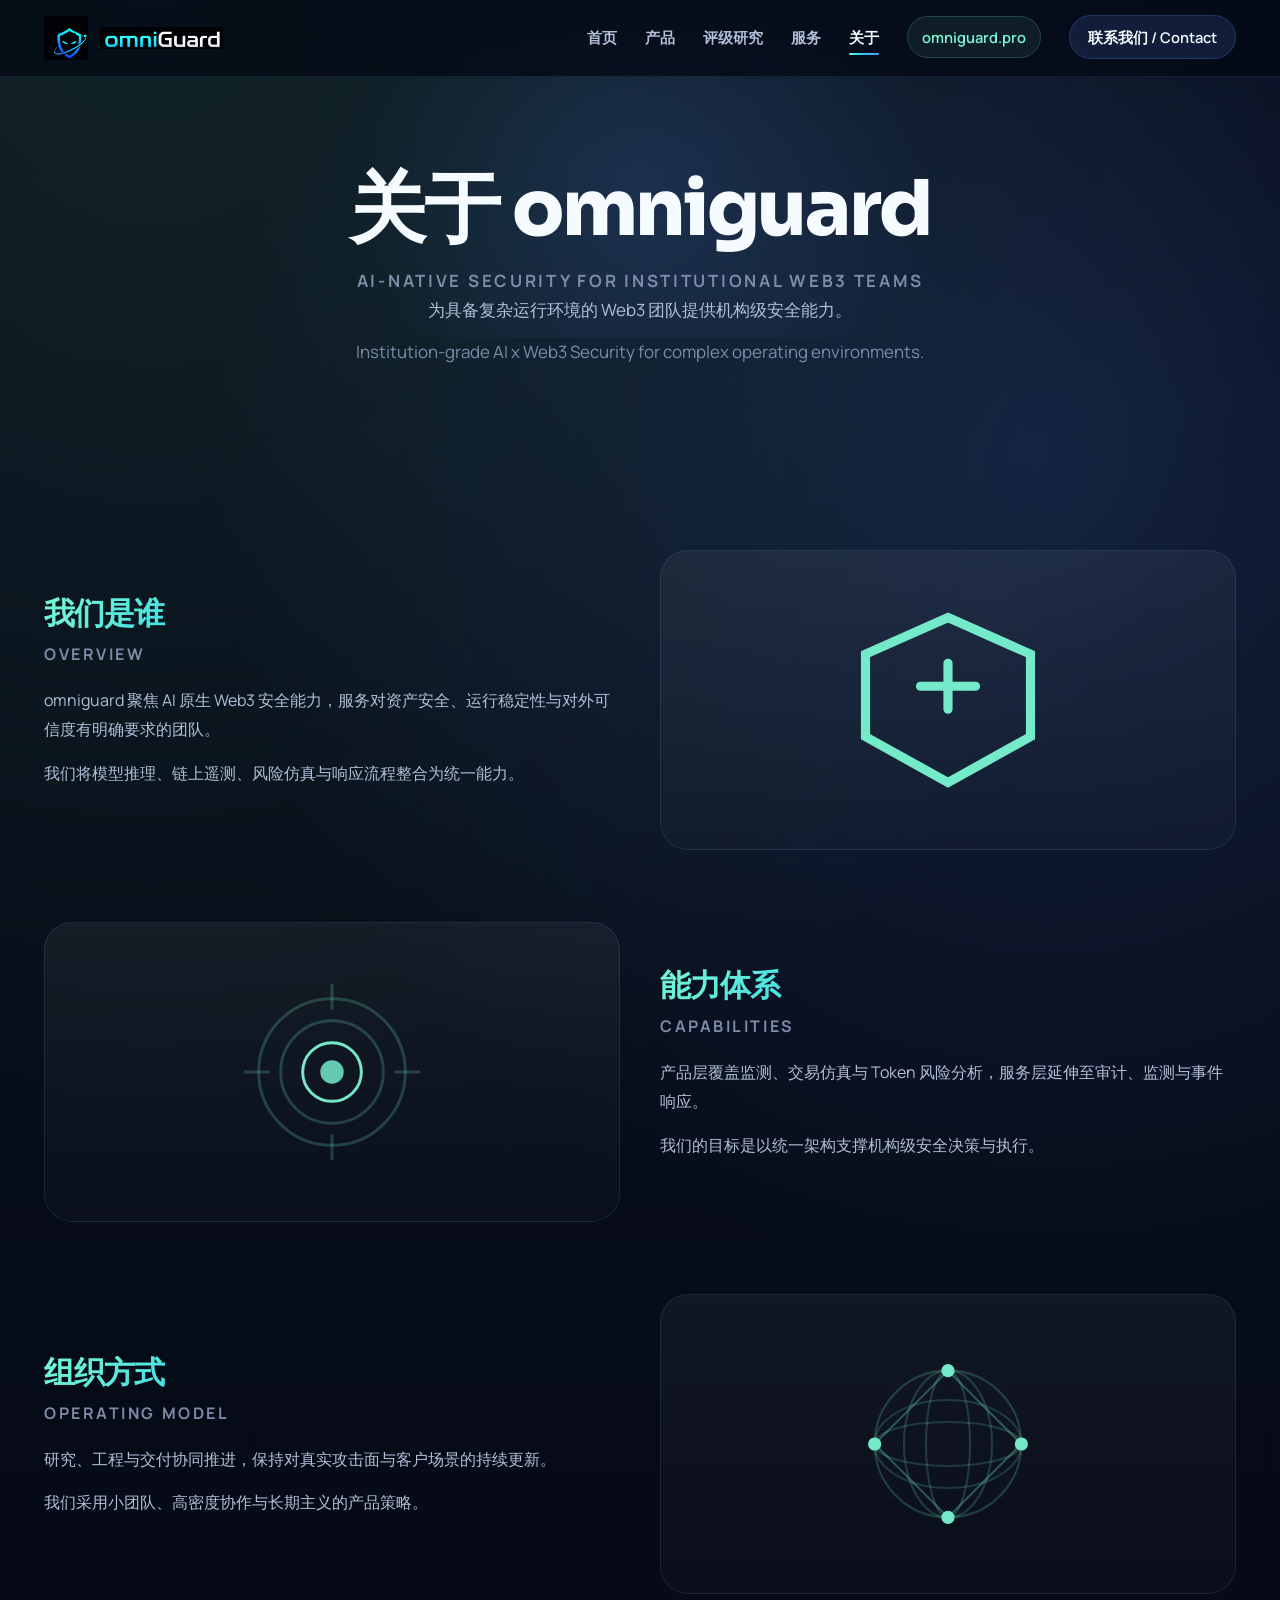
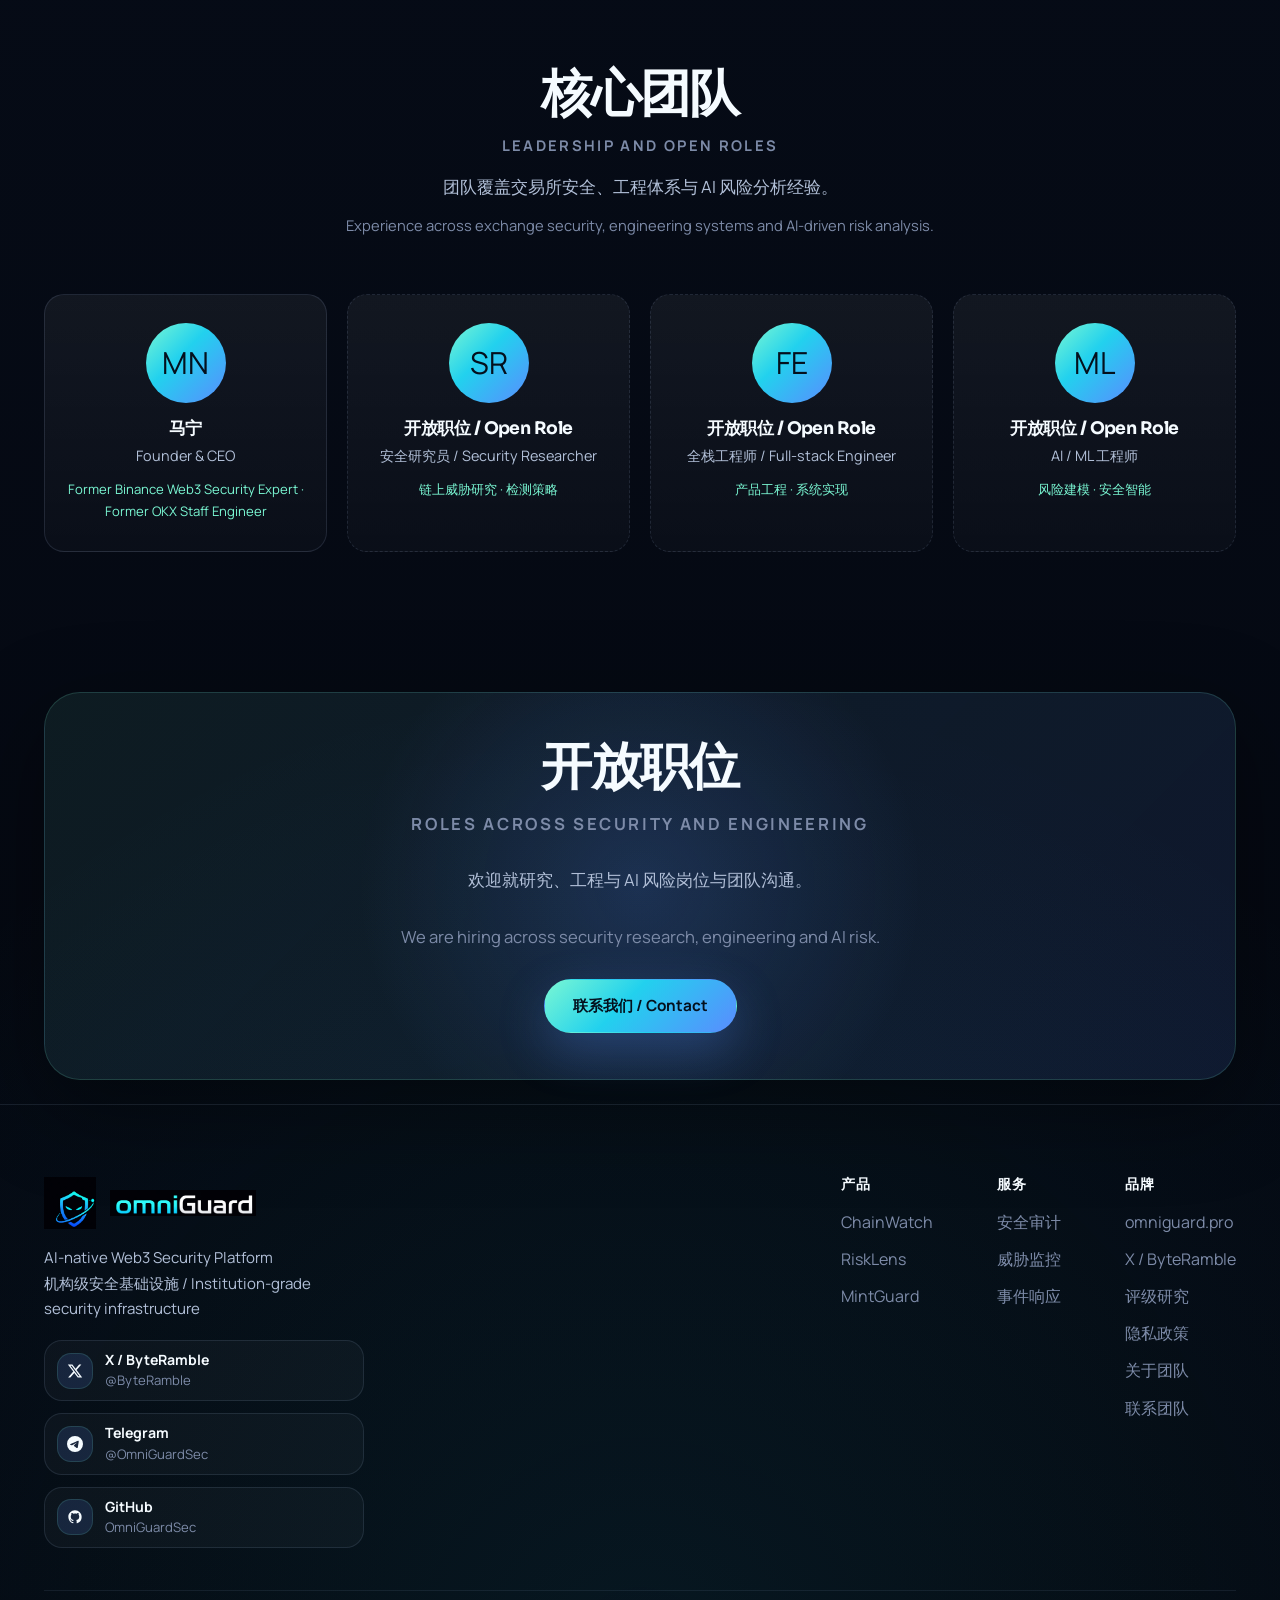
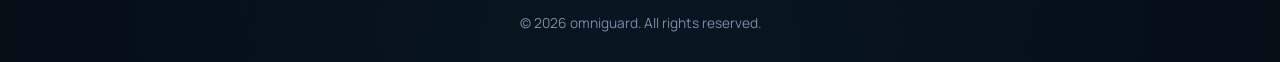
==== commit 1dd8d11b: "Deploy Omniguard site from 66ef18b329dae6af4b19263d8d27bbb4970a07a7" ====
--- a/about/index.html
+++ b/about/index.html
@@ -1 +1 @@
-<!DOCTYPE html><html lang="zh-CN"> <head><meta charset="UTF-8"><meta name="viewport" content="width=device-width, initial-scale=1.0"><title>关于 - omniguard | Web3 安全团队</title><meta name="description" content="omniguard 是聚焦 AI x Web3 Security 的机构级安全团队。"><meta property="og:title" content="关于 - omniguard | Web3 安全团队"><meta property="og:description" content="omniguard 是聚焦 AI x Web3 Security 的机构级安全团队。"><meta property="og:type" content="website"><meta property="og:url" content="https://omniguard.pro/about"><link rel="canonical" href="https://omniguard.pro/about"><link rel="icon" type="image/png" href="/favicon.png"><link rel="preconnect" href="https://fonts.googleapis.com"><link rel="preconnect" href="https://fonts.gstatic.com" crossorigin><link href="https://fonts.googleapis.com/css2?family=Manrope:wght@400;500;600;700;800&family=Sora:wght@400;500;600;700;800&display=swap" rel="stylesheet"><link rel="stylesheet" href="/_astro/BaseLayout.DLG_RLja.css"></head> <body data-brand="omniguard" data-email-user="mnuestc" data-email-host="gmail.com"> <nav class="navbar"> <div class="container"> <a href="/" class="logo" aria-label="omniguard 首页"> <img src="/brand/omniguard-mark.png" alt="" class="logo-mark" width="650" height="650" loading="eager" decoding="async" aria-hidden="true"> <img src="/brand/omniguard-wordmark.png" alt="" class="logo-wordmark" width="840" height="150" loading="eager" decoding="async" aria-hidden="true"> </a> <ul class="nav-links"> <li> <a href="/"> 首页 </a> </li><li> <a href="/products"> 产品 </a> </li><li> <a href="/ratings"> 评级 </a> </li><li> <a href="/services"> 服务 </a> </li><li> <a href="/about" class="active"> 关于 </a> </li> <li> <a href="https://omniguard.pro" class="nav-domain" target="_blank" rel="noopener"> omniguard.pro </a> </li> <li> <a href="/#contact" class="btn-contact">联系我们 / Contact</a> </li> </ul> <button class="mobile-menu-btn" aria-label="菜单"><span></span><span></span><span></span></button> </div> </nav> <main class="site-main">  <section class="page-header"> <div class="container"> <h1>关于 omniguard</h1> <p class="page-title-en">AI-native security for institutional Web3 teams</p> <p>为具备复杂运行环境的 Web3 团队提供机构级安全能力。</p> <p class="page-desc-en">Institution-grade AI x Web3 Security for complex operating environments.</p> </div> </section> <section class="about-page"> <div class="container"> <div class="about-content fade-in">  <div class="about-text"> <h3>我们是谁</h3> <p class="section-title-en section-title-en-left">Overview</p> <p>omniguard 聚焦 AI 原生 Web3 安全能力，服务对资产安全、运行稳定性与对外可信度有明确要求的团队。</p><p>我们将模型推理、链上遥测、风险仿真与响应流程整合为统一能力。</p> </div> <div class="about-visual"> <svg class="visual-icon" width="220px" height="220px" viewBox="0 0 48 48" aria-hidden="true"><path d="M24 6 L42 14 L42 32 L24 42 L6 32 L6 14 Z" fill="none" stroke="currentColor" stroke-width="2"></path><path d="M24 16 L24 26 M18 21 L30 21" fill="none" stroke="currentColor" stroke-width="2" stroke-linecap="round"></path></svg> </div>   </div><div class="about-content fade-in about-content-reverse">   <div class="about-visual"> <svg class="visual-icon" width="220px" height="220px" viewBox="0 0 300 300" aria-hidden="true"><circle cx="150" cy="150" r="100" fill="none" stroke="currentColor" stroke-width="4" opacity="0.22"></circle><circle cx="150" cy="150" r="70" fill="none" stroke="currentColor" stroke-width="4" opacity="0.22"></circle><circle cx="150" cy="150" r="40" fill="none" stroke="currentColor" stroke-width="4"></circle><circle cx="150" cy="150" r="16" fill="currentColor" opacity="0.85"></circle><line x1="150" y1="30" x2="150" y2="65" stroke="currentColor" stroke-width="4" opacity="0.22"></line><line x1="150" y1="235" x2="150" y2="270" stroke="currentColor" stroke-width="4" opacity="0.22"></line><line x1="30" y1="150" x2="65" y2="150" stroke="currentColor" stroke-width="4" opacity="0.22"></line><line x1="235" y1="150" x2="270" y2="150" stroke="currentColor" stroke-width="4" opacity="0.22"></line></svg> </div> <div class="about-text"> <h3>能力体系</h3> <p class="section-title-en section-title-en-left">Capabilities</p> <p>产品层覆盖监测、交易仿真与 Token 风险分析，服务层延伸至审计、监测与事件响应。</p><p>我们的目标是以统一架构支撑机构级安全决策与执行。</p> </div>  </div><div class="about-content fade-in">  <div class="about-text"> <h3>组织方式</h3> <p class="section-title-en section-title-en-left">Operating Model</p> <p>研究、工程与交付协同推进，保持对真实攻击面与客户场景的持续更新。</p><p>我们采用小团队、高密度协作与长期主义的产品策略。</p> </div> <div class="about-visual"> <svg class="visual-icon" width="220px" height="220px" viewBox="0 0 300 300" aria-hidden="true"><circle cx="150" cy="150" r="100" fill="none" stroke="currentColor" stroke-width="3" opacity="0.2"></circle><ellipse cx="150" cy="150" rx="100" ry="30" fill="none" stroke="currentColor" stroke-width="3" opacity="0.18"></ellipse><ellipse cx="150" cy="150" rx="100" ry="60" fill="none" stroke="currentColor" stroke-width="3" opacity="0.18"></ellipse><ellipse cx="150" cy="150" rx="30" ry="100" fill="none" stroke="currentColor" stroke-width="3" opacity="0.18"></ellipse><ellipse cx="150" cy="150" rx="60" ry="100" fill="none" stroke="currentColor" stroke-width="3" opacity="0.18"></ellipse><circle cx="150" cy="50" r="9" fill="currentColor"></circle><circle cx="250" cy="150" r="9" fill="currentColor"></circle><circle cx="150" cy="250" r="9" fill="currentColor"></circle><circle cx="50" cy="150" r="9" fill="currentColor"></circle><line x1="150" y1="50" x2="250" y2="150" stroke="currentColor" stroke-width="3" opacity="0.3"></line><line x1="250" y1="150" x2="150" y2="250" stroke="currentColor" stroke-width="3" opacity="0.3"></line><line x1="150" y1="250" x2="50" y2="150" stroke="currentColor" stroke-width="3" opacity="0.3"></line><line x1="50" y1="150" x2="150" y2="50" stroke="currentColor" stroke-width="3" opacity="0.3"></line></svg> </div>   </div> <section id="team" class="team-section"> <div class="section-head">  <h2 class="section-title">核心团队</h2> <p class="section-title-en">Leadership and open roles</p> <p class="section-desc">团队覆盖交易所安全、工程体系与 AI 风险分析经验。</p> <p class="section-desc section-desc-en">Experience across exchange security, engineering systems and AI-driven risk analysis.</p> </div> <div class="team-grid"> <article class="team-card fade-in"> <div class="team-avatar">MN</div> <h4>马宁</h4> <span class="team-role">Founder &amp; CEO</span> <p class="team-bio">Former Binance Web3 Security Expert · Former OKX Staff Engineer</p> </article><article class="team-card fade-in team-hiring"> <div class="team-avatar">SR</div> <h4>开放职位 / Open Role</h4> <span class="team-role">安全研究员 / Security Researcher</span> <p class="team-bio">链上威胁研究 · 检测策略</p> </article><article class="team-card fade-in team-hiring"> <div class="team-avatar">FE</div> <h4>开放职位 / Open Role</h4> <span class="team-role">全栈工程师 / Full-stack Engineer</span> <p class="team-bio">产品工程 · 系统实现</p> </article><article class="team-card fade-in team-hiring"> <div class="team-avatar">ML</div> <h4>开放职位 / Open Role</h4> <span class="team-role">AI / ML 工程师</span> <p class="team-bio">风险建模 · 安全智能</p> </article> </div> </section> </div> </section> <section class="cta"> <div class="container"> <div class="domain-banner fade-in"> <h2>开放职位</h2> <p class="section-title-en cta-title-en">Roles across security and engineering</p> <p>欢迎就研究、工程与 AI 风险岗位与团队沟通。</p> <p class="section-desc section-desc-en cta-desc-en">We are hiring across security research, engineering and AI risk.</p> <a href="/#contact" class="btn btn-primary">联系我们 / Contact</a> </div> </div> </section>  </main> <footer> <div class="container"> <div class="footer-content"> <div class="footer-brand"> <a href="/" class="logo" aria-label="omniguard 首页"> <img src="/brand/omniguard-mark.png" alt="" class="logo-mark" width="650" height="650" loading="eager" decoding="async" aria-hidden="true"> <img src="/brand/omniguard-wordmark.png" alt="" class="logo-wordmark" width="840" height="150" loading="eager" decoding="async" aria-hidden="true"> </a> <p>AI-native Web3 Security Platform<br>机构级安全基础设施 / Institution-grade security infrastructure</p> <div class="social-links"> <a href="https://twitter.com/OmniGuardSec" target="_blank" rel="noopener" aria-label="Twitter"> <svg class width="16px" height="16px" viewBox="0 0 24 24" aria-hidden="true"><path d="M18.244 2.25h3.308l-7.227 8.26 8.502 11.24H16.17l-5.214-6.817L4.99 21.75H1.68l7.73-8.835L1.254 2.25H8.08l4.713 6.231zm-1.161 17.52h1.833L7.084 4.126H5.117z" fill="currentColor"></path></svg> </a><a href="https://t.me/OmniGuardSec" target="_blank" rel="noopener" aria-label="Telegram"> <svg class width="16px" height="16px" viewBox="0 0 24 24" aria-hidden="true"><path d="M11.944 0A12 12 0 000 12a12 12 0 0012 12 12 12 0 0012-12A12 12 0 0012 0h-.056zm4.962 7.224c.1-.002.321.023.465.14a.506.506 0 01.171.325c.016.093.036.306.02.472-.18 1.898-.962 6.502-1.36 8.627-.168.9-.499 1.201-.82 1.23-.696.065-1.225-.46-1.9-.902-1.056-.693-1.653-1.124-2.678-1.8-1.185-.78-.417-1.21.258-1.91.177-.184 3.247-2.977 3.307-3.23.007-.032.014-.15-.056-.212s-.174-.041-.249-.024c-.106.024-1.793 1.14-5.061 3.345-.48.33-.913.49-1.302.48-.428-.008-1.252-.241-1.865-.44-.752-.245-1.349-.374-1.297-.789.027-.216.325-.437.893-.663 3.498-1.524 5.83-2.529 6.998-3.014 3.332-1.386 4.025-1.627 4.476-1.635z" fill="currentColor"></path></svg> </a><a href="https://github.com/OmniGuardSec" target="_blank" rel="noopener" aria-label="GitHub"> <svg class width="16px" height="16px" viewBox="0 0 24 24" aria-hidden="true"><path d="M12 2C6.477 2 2 6.484 2 12.017c0 4.425 2.865 8.18 6.839 9.504.5.092.682-.217.682-.483 0-.237-.008-.868-.013-1.703-2.782.605-3.369-1.343-3.369-1.343-.454-1.158-1.11-1.466-1.11-1.466-.908-.62.069-.608.069-.608 1.003.07 1.531 1.032 1.531 1.032.892 1.53 2.341 1.088 2.91.832.092-.647.35-1.088.636-1.338-2.22-.253-4.555-1.113-4.555-4.951 0-1.093.39-1.988 1.029-2.688-.103-.253-.446-1.272.098-2.65 0 0 .84-.27 2.75 1.026A9.564 9.564 0 0112 6.844c.85.004 1.705.115 2.504.337 1.909-1.296 2.747-1.027 2.747-1.027.546 1.379.202 2.398.1 2.651.64.7 1.028 1.595 1.028 2.688 0 3.848-2.339 4.695-4.566 4.943.359.309.678.92.678 1.855 0 1.338-.012 2.419-.012 2.747 0 .268.18.58.688.482A10.019 10.019 0 0022 12.017C22 6.484 17.522 2 12 2z" fill="currentColor"></path></svg> </a> </div> </div> <div class="footer-links"> <div class="link-group"> <h4>产品</h4> <a href="/products#chainwatch"> ChainWatch </a><a href="/products#risklens"> RiskLens </a><a href="/products#mintguard"> MintGuard </a> </div><div class="link-group"> <h4>服务</h4> <a href="/services"> 安全审计 </a><a href="/services"> 威胁监控 </a><a href="/services"> 事件响应 </a> </div><div class="link-group"> <h4>品牌</h4> <a href="https://omniguard.pro" target="_blank" rel="noopener"> omniguard.pro </a><a href="/ratings"> 评级研究 </a><a href="/privacy"> 隐私政策 </a><a href="/about"> 关于团队 </a><a href="/#contact"> 联系团队 </a> </div> </div> </div> <div class="footer-bottom"> <p>&copy; 2026 omniguard. All rights reserved.</p> </div> </div> </footer> <script type="module" src="/scripts/main.js"></script> </body> </html>+<!DOCTYPE html><html lang="zh-CN"> <head><meta charset="UTF-8"><meta name="viewport" content="width=device-width, initial-scale=1.0"><title>关于 - omniguard | Web3 安全团队</title><meta name="description" content="omniguard 是聚焦 AI x Web3 Security 的机构级安全团队。"><meta property="og:title" content="关于 - omniguard | Web3 安全团队"><meta property="og:description" content="omniguard 是聚焦 AI x Web3 Security 的机构级安全团队。"><meta property="og:type" content="website"><meta property="og:url" content="https://omniguard.pro/about"><link rel="canonical" href="https://omniguard.pro/about"><link rel="icon" type="image/png" href="/favicon.png"><link rel="preconnect" href="https://fonts.googleapis.com"><link rel="preconnect" href="https://fonts.gstatic.com" crossorigin><link href="https://fonts.googleapis.com/css2?family=Manrope:wght@400;500;600;700;800&family=Sora:wght@400;500;600;700;800&display=swap" rel="stylesheet"><link rel="stylesheet" href="/_astro/BaseLayout.DcXtdw1n.css"></head> <body data-brand="omniguard" data-email-user="mnuestc" data-email-host="gmail.com"> <nav class="navbar"> <div class="container"> <a href="/" class="logo" aria-label="omniguard 首页"> <img src="/brand/omniguard-mark.png" alt="" class="logo-mark" width="650" height="650" loading="eager" decoding="async" aria-hidden="true"> <img src="/brand/omniguard-wordmark.png" alt="" class="logo-wordmark" width="840" height="150" loading="eager" decoding="async" aria-hidden="true"> </a> <ul class="nav-links"> <li> <a href="/"> 首页 </a> </li><li> <a href="/products"> 产品 </a> </li><li> <a href="/ratings"> 评级研究 </a> </li><li> <a href="/services"> 服务 </a> </li><li> <a href="/about" class="active"> 关于 </a> </li> <li> <a href="https://omniguard.pro" class="nav-domain" target="_blank" rel="noopener"> omniguard.pro </a> </li> <li> <a href="/#contact" class="btn-contact">联系我们 / Contact</a> </li> </ul> <button class="mobile-menu-btn" aria-label="菜单"><span></span><span></span><span></span></button> </div> </nav> <main class="site-main">  <section class="page-header"> <div class="container"> <h1>关于 omniguard</h1> <p class="page-title-en">AI-native security for institutional Web3 teams</p> <p>为具备复杂运行环境的 Web3 团队提供机构级安全能力。</p> <p class="page-desc-en">Institution-grade AI x Web3 Security for complex operating environments.</p> </div> </section> <section class="about-page"> <div class="container"> <div class="about-content fade-in">  <div class="about-text"> <h3>我们是谁</h3> <p class="section-title-en section-title-en-left">Overview</p> <p>omniguard 聚焦 AI 原生 Web3 安全能力，服务对资产安全、运行稳定性与对外可信度有明确要求的团队。</p><p>我们将模型推理、链上遥测、风险仿真与响应流程整合为统一能力。</p> </div> <div class="about-visual"> <svg class="visual-icon" width="220px" height="220px" viewBox="0 0 48 48" aria-hidden="true"><path d="M24 6 L42 14 L42 32 L24 42 L6 32 L6 14 Z" fill="none" stroke="currentColor" stroke-width="2"></path><path d="M24 16 L24 26 M18 21 L30 21" fill="none" stroke="currentColor" stroke-width="2" stroke-linecap="round"></path></svg> </div>   </div><div class="about-content fade-in about-content-reverse">   <div class="about-visual"> <svg class="visual-icon" width="220px" height="220px" viewBox="0 0 300 300" aria-hidden="true"><circle cx="150" cy="150" r="100" fill="none" stroke="currentColor" stroke-width="4" opacity="0.22"></circle><circle cx="150" cy="150" r="70" fill="none" stroke="currentColor" stroke-width="4" opacity="0.22"></circle><circle cx="150" cy="150" r="40" fill="none" stroke="currentColor" stroke-width="4"></circle><circle cx="150" cy="150" r="16" fill="currentColor" opacity="0.85"></circle><line x1="150" y1="30" x2="150" y2="65" stroke="currentColor" stroke-width="4" opacity="0.22"></line><line x1="150" y1="235" x2="150" y2="270" stroke="currentColor" stroke-width="4" opacity="0.22"></line><line x1="30" y1="150" x2="65" y2="150" stroke="currentColor" stroke-width="4" opacity="0.22"></line><line x1="235" y1="150" x2="270" y2="150" stroke="currentColor" stroke-width="4" opacity="0.22"></line></svg> </div> <div class="about-text"> <h3>能力体系</h3> <p class="section-title-en section-title-en-left">Capabilities</p> <p>产品层覆盖监测、交易仿真与 Token 风险分析，服务层延伸至审计、监测与事件响应。</p><p>我们的目标是以统一架构支撑机构级安全决策与执行。</p> </div>  </div><div class="about-content fade-in">  <div class="about-text"> <h3>组织方式</h3> <p class="section-title-en section-title-en-left">Operating Model</p> <p>研究、工程与交付协同推进，保持对真实攻击面与客户场景的持续更新。</p><p>我们采用小团队、高密度协作与长期主义的产品策略。</p> </div> <div class="about-visual"> <svg class="visual-icon" width="220px" height="220px" viewBox="0 0 300 300" aria-hidden="true"><circle cx="150" cy="150" r="100" fill="none" stroke="currentColor" stroke-width="3" opacity="0.2"></circle><ellipse cx="150" cy="150" rx="100" ry="30" fill="none" stroke="currentColor" stroke-width="3" opacity="0.18"></ellipse><ellipse cx="150" cy="150" rx="100" ry="60" fill="none" stroke="currentColor" stroke-width="3" opacity="0.18"></ellipse><ellipse cx="150" cy="150" rx="30" ry="100" fill="none" stroke="currentColor" stroke-width="3" opacity="0.18"></ellipse><ellipse cx="150" cy="150" rx="60" ry="100" fill="none" stroke="currentColor" stroke-width="3" opacity="0.18"></ellipse><circle cx="150" cy="50" r="9" fill="currentColor"></circle><circle cx="250" cy="150" r="9" fill="currentColor"></circle><circle cx="150" cy="250" r="9" fill="currentColor"></circle><circle cx="50" cy="150" r="9" fill="currentColor"></circle><line x1="150" y1="50" x2="250" y2="150" stroke="currentColor" stroke-width="3" opacity="0.3"></line><line x1="250" y1="150" x2="150" y2="250" stroke="currentColor" stroke-width="3" opacity="0.3"></line><line x1="150" y1="250" x2="50" y2="150" stroke="currentColor" stroke-width="3" opacity="0.3"></line><line x1="50" y1="150" x2="150" y2="50" stroke="currentColor" stroke-width="3" opacity="0.3"></line></svg> </div>   </div> <section id="team" class="team-section"> <div class="section-head">  <h2 class="section-title">核心团队</h2> <p class="section-title-en">Leadership and open roles</p> <p class="section-desc">团队覆盖交易所安全、工程体系与 AI 风险分析经验。</p> <p class="section-desc section-desc-en">Experience across exchange security, engineering systems and AI-driven risk analysis.</p> </div> <div class="team-grid"> <article class="team-card fade-in"> <div class="team-avatar">MN</div> <h4>马宁</h4> <span class="team-role">Founder &amp; CEO</span> <p class="team-bio">Former Binance Web3 Security Expert · Former OKX Staff Engineer</p> </article><article class="team-card fade-in team-hiring"> <div class="team-avatar">SR</div> <h4>开放职位 / Open Role</h4> <span class="team-role">安全研究员 / Security Researcher</span> <p class="team-bio">链上威胁研究 · 检测策略</p> </article><article class="team-card fade-in team-hiring"> <div class="team-avatar">FE</div> <h4>开放职位 / Open Role</h4> <span class="team-role">全栈工程师 / Full-stack Engineer</span> <p class="team-bio">产品工程 · 系统实现</p> </article><article class="team-card fade-in team-hiring"> <div class="team-avatar">ML</div> <h4>开放职位 / Open Role</h4> <span class="team-role">AI / ML 工程师</span> <p class="team-bio">风险建模 · 安全智能</p> </article> </div> </section> </div> </section> <section class="cta"> <div class="container"> <div class="domain-banner fade-in"> <h2>开放职位</h2> <p class="section-title-en cta-title-en">Roles across security and engineering</p> <p>欢迎就研究、工程与 AI 风险岗位与团队沟通。</p> <p class="section-desc section-desc-en cta-desc-en">We are hiring across security research, engineering and AI risk.</p> <a href="/#contact" class="btn btn-primary">联系我们 / Contact</a> </div> </div> </section>  </main> <footer> <div class="container"> <div class="footer-content"> <div class="footer-brand"> <a href="/" class="logo" aria-label="omniguard 首页"> <img src="/brand/omniguard-mark.png" alt="" class="logo-mark" width="650" height="650" loading="eager" decoding="async" aria-hidden="true"> <img src="/brand/omniguard-wordmark.png" alt="" class="logo-wordmark" width="840" height="150" loading="eager" decoding="async" aria-hidden="true"> </a> <p>AI-native Web3 Security Platform<br>机构级安全基础设施 / Institution-grade security infrastructure</p> <div class="social-links social-links-compact"> <a href="https://x.com/ByteRamble" target="_blank" rel="noopener" class="social-link-card" aria-label="X / ByteRamble @ByteRamble" title="X / ByteRamble @ByteRamble"> <span class="social-link-icon" aria-hidden="true"> <svg class width="16px" height="16px" viewBox="0 0 24 24" aria-hidden="true"><path d="M18.244 2.25h3.308l-7.227 8.26 8.502 11.24H16.17l-5.214-6.817L4.99 21.75H1.68l7.73-8.835L1.254 2.25H8.08l4.713 6.231zm-1.161 17.52h1.833L7.084 4.126H5.117z" fill="currentColor"></path></svg> </span> <span class="social-link-copy"> <strong>X / ByteRamble</strong> <span>@ByteRamble</span>  </span> </a><a href="https://t.me/OmniGuardSec" target="_blank" rel="noopener" class="social-link-card" aria-label="Telegram @OmniGuardSec" title="Telegram @OmniGuardSec"> <span class="social-link-icon" aria-hidden="true"> <svg class width="16px" height="16px" viewBox="0 0 24 24" aria-hidden="true"><path d="M11.944 0A12 12 0 000 12a12 12 0 0012 12 12 12 0 0012-12A12 12 0 0012 0h-.056zm4.962 7.224c.1-.002.321.023.465.14a.506.506 0 01.171.325c.016.093.036.306.02.472-.18 1.898-.962 6.502-1.36 8.627-.168.9-.499 1.201-.82 1.23-.696.065-1.225-.46-1.9-.902-1.056-.693-1.653-1.124-2.678-1.8-1.185-.78-.417-1.21.258-1.91.177-.184 3.247-2.977 3.307-3.23.007-.032.014-.15-.056-.212s-.174-.041-.249-.024c-.106.024-1.793 1.14-5.061 3.345-.48.33-.913.49-1.302.48-.428-.008-1.252-.241-1.865-.44-.752-.245-1.349-.374-1.297-.789.027-.216.325-.437.893-.663 3.498-1.524 5.83-2.529 6.998-3.014 3.332-1.386 4.025-1.627 4.476-1.635z" fill="currentColor"></path></svg> </span> <span class="social-link-copy"> <strong>Telegram</strong> <span>@OmniGuardSec</span>  </span> </a><a href="https://github.com/OmniGuardSec" target="_blank" rel="noopener" class="social-link-card" aria-label="GitHub OmniGuardSec" title="GitHub OmniGuardSec"> <span class="social-link-icon" aria-hidden="true"> <svg class width="16px" height="16px" viewBox="0 0 24 24" aria-hidden="true"><path d="M12 2C6.477 2 2 6.484 2 12.017c0 4.425 2.865 8.18 6.839 9.504.5.092.682-.217.682-.483 0-.237-.008-.868-.013-1.703-2.782.605-3.369-1.343-3.369-1.343-.454-1.158-1.11-1.466-1.11-1.466-.908-.62.069-.608.069-.608 1.003.07 1.531 1.032 1.531 1.032.892 1.53 2.341 1.088 2.91.832.092-.647.35-1.088.636-1.338-2.22-.253-4.555-1.113-4.555-4.951 0-1.093.39-1.988 1.029-2.688-.103-.253-.446-1.272.098-2.65 0 0 .84-.27 2.75 1.026A9.564 9.564 0 0112 6.844c.85.004 1.705.115 2.504.337 1.909-1.296 2.747-1.027 2.747-1.027.546 1.379.202 2.398.1 2.651.64.7 1.028 1.595 1.028 2.688 0 3.848-2.339 4.695-4.566 4.943.359.309.678.92.678 1.855 0 1.338-.012 2.419-.012 2.747 0 .268.18.58.688.482A10.019 10.019 0 0022 12.017C22 6.484 17.522 2 12 2z" fill="currentColor"></path></svg> </span> <span class="social-link-copy"> <strong>GitHub</strong> <span>OmniGuardSec</span>  </span> </a> </div> </div> <div class="footer-links"> <div class="link-group"> <h4>产品</h4> <a href="/products#chainwatch"> ChainWatch </a><a href="/products#risklens"> RiskLens </a><a href="/products#mintguard"> MintGuard </a> </div><div class="link-group"> <h4>服务</h4> <a href="/services"> 安全审计 </a><a href="/services"> 威胁监控 </a><a href="/services"> 事件响应 </a> </div><div class="link-group"> <h4>品牌</h4> <a href="https://omniguard.pro" target="_blank" rel="noopener"> omniguard.pro </a><a href="https://x.com/ByteRamble" target="_blank" rel="noopener"> X / ByteRamble </a><a href="/ratings"> 评级研究 </a><a href="/privacy"> 隐私政策 </a><a href="/about"> 关于团队 </a><a href="/#contact"> 联系团队 </a> </div> </div> </div> <div class="footer-bottom"> <p>&copy; 2026 omniguard. All rights reserved.</p> </div> </div> </footer> <script type="module" src="/scripts/main.js"></script> </body> </html>
--- a/_astro/BaseLayout.DcXtdw1n.css
+++ b/_astro/BaseLayout.DcXtdw1n.css
@@ -0,0 +1 @@
+:root{--bg-0: #040814;--bg-1: #07101f;--bg-2: #0d1730;--bg-3: #132042;--surface: rgba(8, 14, 30, .72);--surface-strong: rgba(11, 18, 37, .9);--surface-soft: rgba(16, 27, 53, .72);--surface-highlight: rgba(17, 33, 65, .95);--text-1: #f5fbff;--text-2: #b1bfd7;--text-3: #7d8ba8;--brand-1: #7af7d3;--brand-2: #5a8cff;--brand-3: #22d1ee;--brand-1-rgb: 122, 247, 211;--brand-2-rgb: 90, 140, 255;--brand-3-rgb: 34, 209, 238;--accent-gradient: linear-gradient(135deg, var(--brand-1) 0%, var(--brand-3) 42%, var(--brand-2) 100%);--accent-gradient-soft: linear-gradient(135deg, rgba(var(--brand-1-rgb), .18) 0%, rgba(var(--brand-2-rgb), .18) 100%);--line: rgba(154, 176, 214, .15);--line-strong: rgba(var(--brand-1-rgb), .32);--shadow-lg: 0 28px 90px rgba(0, 0, 0, .42);--shadow-md: 0 18px 48px rgba(0, 0, 0, .3);--glow: 0 0 0 1px rgba(var(--brand-1-rgb), .06), 0 12px 60px rgba(var(--brand-2-rgb), .12);--font-display: "Sora", "Segoe UI", sans-serif;--font-sans: "Manrope", "Segoe UI", sans-serif;--font-mono: "SFMono-Regular", "Consolas", "Liberation Mono", monospace;--radius-xs: 10px;--radius-sm: 14px;--radius-md: 20px;--radius-lg: 28px;--radius-xl: 36px;--radius-pill: 999px;--container-max: 1240px;--container-px: 24px;--section-y: 112px;--ease: cubic-bezier(.16, 1, .3, 1);--duration-fast: .18s;--duration-base: .32s;--duration-slow: .7s}*,*:before,*:after{box-sizing:border-box;margin:0;padding:0}html{scroll-behavior:smooth;background:var(--bg-0)}body{font-family:var(--font-sans);color:var(--text-1);line-height:1.7;min-height:100vh;overflow-x:hidden;background:radial-gradient(circle at 12% 0%,rgba(var(--brand-1-rgb),.12) 0%,transparent 34%),radial-gradient(circle at 82% 14%,rgba(var(--brand-2-rgb),.18) 0%,transparent 28%),radial-gradient(circle at 50% 100%,rgba(var(--brand-3-rgb),.08) 0%,transparent 30%),linear-gradient(180deg,#030711,#060c18 34%,#04070f);-webkit-font-smoothing:antialiased;-moz-osx-font-smoothing:grayscale}.site-main{min-height:100vh}body:before{content:"";position:fixed;inset:0;background-image:linear-gradient(rgba(255,255,255,.03) 1px,transparent 1px),linear-gradient(90deg,rgba(255,255,255,.03) 1px,transparent 1px);background-size:72px 72px;mask-image:radial-gradient(circle at center,black 28%,transparent 88%);opacity:.3;pointer-events:none;z-index:-2}body:after{content:"";position:fixed;inset:0;background:linear-gradient(180deg,rgba(255,255,255,.018) 0%,transparent 20%,transparent 80%,rgba(255,255,255,.018) 100%);pointer-events:none;z-index:-1}img,svg{display:block;max-width:100%}a{color:inherit;text-decoration:none}ul{list-style:none}h1,h2,h3,h4{font-family:var(--font-display);line-height:1.08;letter-spacing:-.03em;color:var(--text-1)}h1{font-size:clamp(3rem,6vw,5.5rem);font-weight:800}h2{font-size:clamp(2rem,4vw,3.4rem);font-weight:700}h3{font-size:clamp(1.55rem,2.4vw,2rem);font-weight:700}h4{font-size:1.08rem;font-weight:700}p{color:var(--text-2)}section,footer{position:relative}.container{width:min(100%,var(--container-max));margin:0 auto;padding:0 var(--container-px)}.gradient-text{background:var(--accent-gradient);-webkit-background-clip:text;background-clip:text;color:transparent}.section-head{max-width:760px;margin:0 auto 56px;text-align:center}.section-head-left{margin-left:0;text-align:left}.section-title{margin-bottom:16px}.section-title-en,.page-title-en,.hero-title-en{color:var(--text-3);font-size:.92rem;font-weight:700;letter-spacing:.16em;text-transform:uppercase}.section-title-en{margin:-4px 0 14px}.section-title-en-left,.section-desc-left{text-align:left}.section-desc{font-size:1.05rem;line-height:1.82;color:var(--text-2)}.section-desc-en,.page-desc-en,.hero-desc-en{color:var(--text-3);font-size:.92rem;line-height:1.72}.section-desc-en{margin-top:10px}.section-kicker,.page-eyebrow{display:inline-flex;align-items:center;gap:10px;padding:8px 14px;margin-bottom:18px;border-radius:var(--radius-pill);border:1px solid rgba(var(--brand-1-rgb),.22);background:rgba(var(--brand-1-rgb),.08);color:var(--brand-1);font-size:.74rem;font-weight:700;letter-spacing:.2em;text-transform:uppercase}.glass-panel{background:linear-gradient(180deg,rgba(255,255,255,.03) 0%,transparent 100%),var(--surface);border:1px solid var(--line);border-radius:var(--radius-lg);backdrop-filter:blur(20px);-webkit-backdrop-filter:blur(20px);box-shadow:var(--glow)}.btn{display:inline-flex;align-items:center;justify-content:center;gap:10px;min-height:54px;padding:0 28px;border-radius:var(--radius-pill);border:1px solid transparent;font-size:.96rem;font-weight:700;font-family:var(--font-sans);line-height:1;cursor:pointer;transition:transform var(--duration-fast) var(--ease),box-shadow var(--duration-base) var(--ease),border-color var(--duration-base) var(--ease),background var(--duration-base) var(--ease),color var(--duration-base) var(--ease)}.btn:hover{transform:translateY(-2px)}.btn-primary{color:#04101d;background:var(--accent-gradient);box-shadow:0 18px 48px rgba(var(--brand-2-rgb),.28)}.btn-primary:hover{box-shadow:0 22px 58px rgba(var(--brand-2-rgb),.35)}.btn-ghost{color:var(--text-1);border-color:#9fb2d238;background:#ffffff05}.btn-ghost:hover{border-color:rgba(var(--brand-1-rgb),.42);background:rgba(var(--brand-1-rgb),.08)}.navbar{position:fixed;top:0;left:0;right:0;z-index:1000;padding:16px 0;background:#030814b8;border-bottom:1px solid rgba(151,173,207,.12);backdrop-filter:blur(24px);-webkit-backdrop-filter:blur(24px);transition:background var(--duration-base) var(--ease),border-color var(--duration-base) var(--ease)}.navbar.scrolled{background:#030814e6;border-color:rgba(var(--brand-2-rgb),.16)}.navbar .container{display:flex;align-items:center;justify-content:space-between;gap:20px}.logo{display:inline-flex;align-items:center;gap:12px;flex-shrink:0}.logo-mark{width:44px;height:44px;display:block;object-fit:contain}.logo-wordmark{width:auto;height:22px;display:block;object-fit:contain}.nav-links{display:flex;align-items:center;gap:28px}.nav-links a{position:relative;font-size:.92rem;font-weight:600;color:var(--text-2);transition:color var(--duration-fast) var(--ease)}.nav-links a:hover,.nav-links a.active{color:var(--text-1)}.nav-links a.active:after{content:"";position:absolute;left:0;right:0;bottom:-8px;height:2px;border-radius:999px;background:var(--accent-gradient)}.nav-domain{padding:10px 14px;border-radius:var(--radius-pill);border:1px solid rgba(var(--brand-1-rgb),.18);background:rgba(var(--brand-1-rgb),.07);color:var(--brand-1)!important}.btn-contact{min-height:44px;padding:11px 18px;border-radius:var(--radius-pill);background:rgba(var(--brand-2-rgb),.14);border:1px solid rgba(var(--brand-2-rgb),.24);color:var(--text-1)!important}.btn-contact:hover{background:var(--accent-gradient-soft);border-color:rgba(var(--brand-1-rgb),.34)}.mobile-menu-btn{display:none;flex-direction:column;gap:5px;background:transparent;border:none;padding:6px;cursor:pointer}.mobile-menu-btn span{width:24px;height:2px;border-radius:999px;background:var(--text-1);transition:transform var(--duration-base) var(--ease),opacity var(--duration-base) var(--ease)}.mobile-menu-btn.active span:nth-child(1){transform:translateY(7px) rotate(45deg)}.mobile-menu-btn.active span:nth-child(2){opacity:0}.mobile-menu-btn.active span:nth-child(3){transform:translateY(-7px) rotate(-45deg)}.hero{padding:176px 0 104px;min-height:100vh;display:flex;align-items:center}.hero-grid{display:grid;grid-template-columns:minmax(0,1.06fr) minmax(0,.94fr);gap:34px;align-items:center}.hero-copy{position:relative;z-index:1}.hero-desc{max-width:690px;margin-top:22px;font-size:1.1rem;line-height:1.9}.hero-title-en{margin-top:18px}.hero-desc-en{margin-top:12px;max-width:640px}.hero-actions{display:flex;flex-wrap:wrap;gap:16px;margin-top:34px}.hero-proof{display:grid;grid-template-columns:repeat(3,minmax(0,1fr));gap:14px;margin-top:34px}.proof-item{display:block;padding:18px;border-radius:var(--radius-md);border:1px solid rgba(154,176,214,.14);background:#ffffff05;box-shadow:inset 0 1px #ffffff0a}.proof-item-link{transition:transform var(--duration-fast) var(--ease),border-color var(--duration-base) var(--ease),background var(--duration-base) var(--ease),box-shadow var(--duration-base) var(--ease)}.proof-item-link:hover{transform:translateY(-3px);border-color:rgba(var(--brand-1-rgb),.28);background:rgba(var(--brand-1-rgb),.06);box-shadow:var(--shadow-md)}.proof-label{display:block;margin-bottom:10px;font-size:.72rem;font-weight:700;letter-spacing:.18em;text-transform:uppercase;color:var(--brand-1)}.proof-item strong{display:block;margin-bottom:8px;font-family:var(--font-display);font-size:1rem;color:var(--text-1)}.proof-item p{font-size:.88rem;line-height:1.7}.hero-stack{position:relative;display:grid;gap:18px}.hero-orbit{position:absolute;inset:-30px -40px auto auto;width:460px;height:460px;pointer-events:none;opacity:.9}.orbit{position:absolute;inset:50%;border-radius:50%;border:1px solid rgba(var(--brand-1-rgb),.14);transform:translate(-50%,-50%)}.orbit-a{width:100%;height:100%;animation:rotate-orbit 30s linear infinite}.orbit-b{width:74%;height:74%;border-color:rgba(var(--brand-2-rgb),.16);animation:rotate-orbit-reverse 24s linear infinite}.orbit-c{width:48%;height:48%;border-color:rgba(var(--brand-3-rgb),.2);animation:rotate-orbit 18s linear infinite}.orbit-node{position:absolute;width:12px;height:12px;border-radius:50%;background:var(--accent-gradient);box-shadow:0 0 22px rgba(var(--brand-1-rgb),.4)}.node-a{top:24%;left:10%}.node-b{top:18%;right:18%}.node-c{bottom:20%;left:18%}.node-d{bottom:10%;right:14%}.hero-board,.hero-terminal{position:relative;overflow:hidden}.hero-board:before,.hero-terminal:before{content:"";position:absolute;inset:0;background:linear-gradient(180deg,rgba(255,255,255,.04) 0%,transparent 36%),radial-gradient(circle at top right,rgba(var(--brand-1-rgb),.1) 0%,transparent 30%);pointer-events:none}.hero-board{padding:24px;background:linear-gradient(180deg,rgba(255,255,255,.02) 0%,transparent 100%),#070f1ec7}.hero-terminal{padding:0;background:linear-gradient(180deg,rgba(255,255,255,.02) 0%,transparent 100%),#060c19eb}.panel-topline,.terminal-top{display:flex;align-items:center;justify-content:space-between;gap:12px;margin-bottom:18px;color:var(--text-3);font-size:.76rem;font-weight:700;letter-spacing:.16em;text-transform:uppercase}.signal-grid{display:grid;grid-template-columns:repeat(2,minmax(0,1fr));gap:14px}.signal-card{min-height:138px;padding:18px;border-radius:var(--radius-md);border:1px solid rgba(152,176,214,.14);background:linear-gradient(180deg,rgba(255,255,255,.035) 0%,transparent 100%),#ffffff05}.signal-card-wide{grid-column:span 2;min-height:164px}.signal-label{display:block;margin-bottom:14px;color:var(--brand-1);font-size:.74rem;font-weight:700;letter-spacing:.18em;text-transform:uppercase}.signal-card strong{display:block;margin-bottom:10px;font-family:var(--font-display);font-size:1.34rem;line-height:1.2}.signal-card p{font-size:.92rem;line-height:1.75}.terminal-top{position:relative;margin:0;padding:16px 20px;border-bottom:1px solid rgba(152,176,214,.1);background:#ffffff05;justify-content:flex-start}.terminal-top span{width:10px;height:10px;border-radius:50%;background:#ffffff2e}.terminal-top span:nth-child(1){background:#ff6b6b}.terminal-top span:nth-child(2){background:#ffd166}.terminal-top span:nth-child(3){background:#06d6a0}.terminal-top b{margin-left:8px;color:var(--text-2);font-size:.78rem;letter-spacing:.12em}.terminal-body{padding:22px 20px 24px;font-family:var(--font-mono);font-size:.9rem;line-height:1.85}.terminal-line{color:#c6d6f0}.terminal-key{color:var(--brand-1)}.terminal-ok{color:#8cf7be}.trust-strip{padding-bottom:var(--section-y)}.trust-grid{display:grid;grid-template-columns:repeat(4,minmax(0,1fr));gap:18px}.trust-card{padding:24px;border-radius:var(--radius-md);border:1px solid var(--line);background:#ffffff08;box-shadow:inset 0 1px #ffffff0a}.trust-label{display:inline-flex;padding:6px 10px;margin-bottom:16px;border-radius:var(--radius-pill);border:1px solid rgba(var(--brand-1-rgb),.18);background:rgba(var(--brand-1-rgb),.08);color:var(--brand-1);font-size:.72rem;font-weight:700;letter-spacing:.16em;text-transform:uppercase}.trust-card strong{display:block;margin-bottom:10px;font-family:var(--font-display);font-size:1.08rem}.trust-card p{font-size:.92rem}.partners-section,.stack-section{padding:0 0 var(--section-y)}.stack-layout{display:grid;grid-template-columns:minmax(0,.9fr) minmax(0,1.1fr);gap:28px;align-items:start}.stack-copy .section-head{margin-bottom:30px}.stack-metrics{display:grid;grid-template-columns:repeat(3,minmax(0,1fr));gap:14px}.stack-metric{padding:22px 18px;border-radius:var(--radius-md);border:1px solid rgba(var(--brand-1-rgb),.14);background:linear-gradient(180deg,rgba(255,255,255,.035) 0%,transparent 100%),#ffffff06}.stack-metric strong{display:block;margin-bottom:10px;font-family:var(--font-display);font-size:2rem;line-height:1;background:var(--accent-gradient);-webkit-background-clip:text;background-clip:text;color:transparent}.stack-metric span{display:block;margin-bottom:8px;color:var(--text-1);font-weight:700}.stack-metric p{font-size:.88rem;line-height:1.7}.stack-flow{display:grid;gap:16px}.stack-layer{position:relative;display:grid;grid-template-columns:auto 1fr;gap:18px;padding:24px;border-radius:var(--radius-lg);border:1px solid rgba(var(--brand-2-rgb),.14);background:radial-gradient(circle at top right,rgba(var(--brand-3-rgb),.12) 0%,transparent 28%),linear-gradient(180deg,rgba(255,255,255,.035) 0%,transparent 100%),#ffffff06}.stack-layer:before{content:"";position:absolute;left:34px;top:100%;width:1px;height:18px;background:linear-gradient(180deg,rgba(var(--brand-1-rgb),.35),transparent)}.stack-layer:last-child:before{display:none}.stack-layer-index{width:48px;height:48px;display:inline-flex;align-items:center;justify-content:center;border-radius:16px;background:rgba(var(--brand-1-rgb),.08);border:1px solid rgba(var(--brand-1-rgb),.18);color:var(--brand-1);font-family:var(--font-display);font-weight:700}.stack-layer-body h3{margin-bottom:10px;font-size:1.22rem}.stack-layer-body p{font-size:.95rem;line-height:1.85}.partner-grid{display:grid;grid-template-columns:repeat(2,minmax(0,1fr));gap:24px}.partner-card{position:relative;padding:32px 30px;border-radius:var(--radius-lg);border:1px solid rgba(var(--brand-1-rgb),.14);background:radial-gradient(circle at top right,rgba(var(--brand-2-rgb),.16) 0%,transparent 30%),linear-gradient(180deg,rgba(255,255,255,.035) 0%,transparent 100%),#ffffff06;box-shadow:var(--shadow-md);overflow:hidden;transition:transform var(--duration-base) var(--ease),border-color var(--duration-base) var(--ease),box-shadow var(--duration-base) var(--ease)}.partner-card:before{content:"";position:absolute;inset:0 auto 0 0;width:1px;background:linear-gradient(180deg,rgba(var(--brand-1-rgb),.55),transparent 88%)}.partner-card:hover{transform:translateY(-8px);border-color:rgba(var(--brand-1-rgb),.3);box-shadow:var(--shadow-lg)}.partner-mark{margin-bottom:12px;font-family:var(--font-display);font-size:clamp(2rem,4vw,3.1rem);font-weight:800;letter-spacing:.04em;text-transform:lowercase;color:var(--text-1)}.partner-role{display:inline-flex;margin-bottom:14px;padding:6px 12px;border-radius:var(--radius-pill);border:1px solid rgba(var(--brand-1-rgb),.18);background:rgba(var(--brand-1-rgb),.08);color:var(--brand-1);font-size:.76rem;font-weight:700;letter-spacing:.14em;text-transform:uppercase}.partner-card p{max-width:46ch;font-size:.98rem;line-height:1.9}.partner-tags{display:flex;flex-wrap:wrap;gap:8px;margin-top:24px}.audience-section{padding:0 0 var(--section-y)}.audience-grid{display:grid;grid-template-columns:repeat(2,minmax(0,1fr));gap:24px}.audience-card{position:relative;padding:28px;border-radius:var(--radius-lg);border:1px solid rgba(152,176,214,.14);background:linear-gradient(180deg,rgba(255,255,255,.035) 0%,transparent 100%),#ffffff06;overflow:hidden;transition:transform var(--duration-base) var(--ease),border-color var(--duration-base) var(--ease),box-shadow var(--duration-base) var(--ease)}.audience-card:before{content:"";position:absolute;inset:0 0 auto;height:1px;background:var(--accent-gradient);opacity:.8}.audience-card:hover{transform:translateY(-6px);border-color:rgba(var(--brand-1-rgb),.24);box-shadow:var(--shadow-md)}.audience-label{display:inline-flex;margin-bottom:14px;padding:6px 10px;border-radius:var(--radius-pill);border:1px solid rgba(var(--brand-1-rgb),.18);background:rgba(var(--brand-1-rgb),.08);color:var(--brand-1);font-size:.72rem;font-weight:700;letter-spacing:.16em;text-transform:uppercase}.audience-card h3{margin-bottom:12px}.audience-card>p{font-size:.95rem;line-height:1.82}.audience-list{display:grid;gap:10px;margin-top:22px}.audience-list li{position:relative;padding-left:22px;color:var(--text-2);font-size:.9rem;line-height:1.72}.audience-list li:before{content:"";position:absolute;left:0;top:.68em;width:9px;height:9px;border-radius:50%;background:var(--accent-gradient);box-shadow:0 0 16px rgba(var(--brand-1-rgb),.28);transform:translateY(-50%)}.products-preview,.services-preview,.workflow-section,.contact,.about-page,.products-page,.services-page,.intelligence-section{padding:var(--section-y) 0}.product-cards{display:grid;grid-template-columns:repeat(3,minmax(0,1fr));gap:24px}.product-card{position:relative;padding:28px;border-radius:var(--radius-lg);border:1px solid var(--line);background:linear-gradient(180deg,rgba(255,255,255,.035) 0%,transparent 100%),#ffffff06;overflow:hidden;transition:transform var(--duration-base) var(--ease),border-color var(--duration-base) var(--ease),box-shadow var(--duration-base) var(--ease)}.product-card:before{content:"";position:absolute;inset:0 0 auto;height:1px;background:var(--accent-gradient);opacity:.78}.product-card:hover,.service-item:hover,.service-card:hover,.workflow-step:hover,.team-card:hover,.product-detail:hover .product-visual{transform:translateY(-6px);border-color:rgba(var(--brand-1-rgb),.28);box-shadow:var(--shadow-md)}.card-head{display:flex;align-items:center;justify-content:space-between;gap:16px;margin-bottom:22px}.card-icon-wrap{width:58px;height:58px;border-radius:18px;display:inline-flex;align-items:center;justify-content:center;background:rgba(var(--brand-2-rgb),.12);color:var(--brand-1);box-shadow:inset 0 0 0 1px rgba(var(--brand-1-rgb),.16)}.card-meta{color:var(--text-3);font-size:.75rem;font-weight:700;letter-spacing:.16em;text-transform:uppercase}.product-card h3{margin-bottom:14px}.product-card p{min-height:96px;font-size:.96rem;line-height:1.8}.card-tags{display:flex;flex-wrap:wrap;gap:8px;margin:24px 0 22px}.tag{display:inline-flex;align-items:center;padding:7px 12px;border-radius:var(--radius-pill);background:rgba(var(--brand-1-rgb),.08);border:1px solid rgba(var(--brand-1-rgb),.16);color:var(--brand-1);font-size:.78rem;font-weight:600}.card-link{display:inline-flex;align-items:center;gap:10px;font-weight:700;color:var(--text-1)}.card-link:after{content:"";width:22px;height:1px;background:var(--accent-gradient);transition:width var(--duration-fast) var(--ease)}.card-link:hover:after{width:34px}.intelligence-layout{display:grid;grid-template-columns:minmax(0,1fr) minmax(0,1fr);gap:28px;align-items:center}.intel-copy h2{margin-bottom:18px}.intel-copy p{max-width:640px;font-size:1.03rem;line-height:1.9}.intel-list{display:grid;gap:14px;margin:30px 0}.intel-list li{display:grid;gap:6px;padding:16px 18px;border-radius:var(--radius-md);border:1px solid rgba(152,176,214,.14);background:#ffffff05}.intel-list strong{font-family:var(--font-display);font-size:1rem}.intel-list span{color:var(--text-2);font-size:.94rem}.mesh-board{position:relative;min-height:520px;overflow:hidden}.mesh-ring{position:absolute;inset:50%;border-radius:50%;transform:translate(-50%,-50%);border:1px solid rgba(var(--brand-2-rgb),.18)}.mesh-ring-a{width:86%;height:86%}.mesh-ring-b{width:62%;height:62%;border-color:rgba(var(--brand-1-rgb),.18)}.mesh-ring-c{width:38%;height:38%;border-color:rgba(var(--brand-3-rgb),.22)}.mesh-center{position:absolute;top:50%;left:50%;width:210px;height:210px;display:flex;flex-direction:column;align-items:center;justify-content:center;text-align:center;transform:translate(-50%,-50%);border-radius:50%;background:radial-gradient(circle at center,rgba(var(--brand-1-rgb),.16),#07101ff0 72%);border:1px solid rgba(var(--brand-1-rgb),.24);box-shadow:0 0 80px rgba(var(--brand-2-rgb),.16)}.mesh-center span{color:var(--brand-1);font-size:.74rem;font-weight:700;letter-spacing:.16em;text-transform:uppercase}.mesh-center strong{margin-top:10px;font-family:var(--font-display);font-size:1.35rem}.mesh-node{position:absolute;display:inline-flex;align-items:center;justify-content:center;min-width:88px;min-height:88px;padding:18px;border-radius:24px;border:1px solid rgba(152,176,214,.16);background:#ffffff08;font-family:var(--font-display);font-size:.92rem;color:var(--text-1);backdrop-filter:blur(10px)}.node-1{top:12%;left:13%}.node-2{top:18%;right:13%}.node-3{top:43%;right:4%}.node-4{bottom:15%;right:17%}.node-5{bottom:11%;left:17%}.node-6{top:43%;left:5%}.mesh-footer{position:absolute;left:24px;right:24px;bottom:24px;display:grid;grid-template-columns:repeat(2,minmax(0,1fr));gap:14px}.mesh-footer div{padding:18px;border-radius:var(--radius-md);border:1px solid rgba(152,176,214,.16);background:#ffffff08}.mesh-footer span{display:block;margin-bottom:10px;color:var(--text-3);font-size:.74rem;font-weight:700;letter-spacing:.16em;text-transform:uppercase}.mesh-footer strong{font-family:var(--font-display);font-size:.96rem}.services-grid,.workflow-grid,.service-grid,.team-grid{display:grid;gap:20px}.services-grid{grid-template-columns:repeat(4,minmax(0,1fr))}.service-item,.service-card,.workflow-step,.team-card{border-radius:var(--radius-md);border:1px solid var(--line);background:linear-gradient(180deg,rgba(255,255,255,.03) 0%,transparent 100%),#ffffff06;transition:transform var(--duration-base) var(--ease),border-color var(--duration-base) var(--ease),box-shadow var(--duration-base) var(--ease)}.service-item,.service-card{padding:24px}.service-index,.step-number{display:inline-flex;margin-bottom:18px;color:var(--brand-1);font-family:var(--font-display);font-size:.95rem;font-weight:700;letter-spacing:.16em;text-transform:uppercase}.service-item h4,.service-card h4{margin-bottom:12px}.service-item p,.service-card p{font-size:.92rem;line-height:1.8}.workflow-grid{grid-template-columns:repeat(4,minmax(0,1fr))}.workflow-step{position:relative;padding:24px;overflow:hidden}.workflow-step:before{content:"";position:absolute;inset:0 auto 0 0;width:1px;background:linear-gradient(180deg,rgba(var(--brand-1-rgb),.45),transparent 86%)}.workflow-step h4{margin-bottom:12px}.workflow-step p{font-size:.92rem}.cta{padding:28px 0 24px}.domain-banner{padding:46px;text-align:center;border-radius:var(--radius-xl);border:1px solid rgba(var(--brand-1-rgb),.16);background:radial-gradient(circle at center,rgba(var(--brand-2-rgb),.18) 0%,transparent 45%),linear-gradient(135deg,rgba(var(--brand-1-rgb),.08),rgba(var(--brand-2-rgb),.12));box-shadow:var(--shadow-lg)}.domain-banner h2{margin-bottom:16px}.domain-banner p{max-width:720px;margin:0 auto 28px;font-size:1.04rem}.cta-title-en{margin:-4px 0 14px}.cta-desc-en{margin:-16px auto 28px;max-width:680px}.contact{padding-top:44px}.contact-shell{display:grid;grid-template-columns:minmax(0,.92fr) minmax(0,1.08fr);gap:24px;margin-top:22px}.contact-info{display:grid;gap:16px}.info-row{display:grid;grid-template-columns:repeat(auto-fit,minmax(180px,1fr));gap:16px}.info-item{padding:22px;border-radius:var(--radius-md);border:1px solid var(--line);background:#ffffff06}.info-item.primary{background:linear-gradient(135deg,rgba(var(--brand-1-rgb),.1),rgba(var(--brand-2-rgb),.08)),#ffffff08}.info-label{display:block;margin-bottom:10px;color:var(--brand-1);font-size:.74rem;font-weight:700;letter-spacing:.16em;text-transform:uppercase}.info-item a,.info-item p{font-size:1rem}.info-item a{color:var(--text-1);font-weight:700}.info-item p+p,.info-item a+p{margin-top:8px}.contact-form{padding:24px;border-radius:var(--radius-lg);border:1px solid var(--line);background:linear-gradient(180deg,rgba(255,255,255,.03) 0%,transparent 100%),var(--surface-strong);box-shadow:var(--shadow-md);display:grid;gap:16px}.contact-form input,.contact-form textarea{width:100%;padding:16px 18px;border-radius:16px;border:1px solid rgba(152,176,214,.14);background:#ffffff08;color:var(--text-1);font:inherit;transition:border-color var(--duration-fast) var(--ease),box-shadow var(--duration-fast) var(--ease),background var(--duration-fast) var(--ease)}.contact-form input::placeholder,.contact-form textarea::placeholder{color:var(--text-3)}.contact-form input:focus,.contact-form textarea:focus{outline:none;border-color:rgba(var(--brand-1-rgb),.42);background:rgba(var(--brand-1-rgb),.05);box-shadow:0 0 0 4px rgba(var(--brand-1-rgb),.08)}.contact-form textarea{min-height:158px;resize:vertical}footer{padding:72px 0 28px;border-top:1px solid rgba(152,176,214,.12)}.footer-content{display:flex;align-items:flex-start;justify-content:space-between;gap:42px;margin-bottom:42px}.footer-brand{max-width:320px}.footer-brand .logo{gap:14px;margin-bottom:16px}.footer-brand .logo-mark{width:52px;height:52px}.footer-brand .logo-wordmark{height:26px}.footer-brand p{font-size:.94rem}.footer-links{display:flex;gap:64px}.link-group h4{margin-bottom:16px;font-size:.9rem;letter-spacing:.04em}.link-group a{display:block;margin-bottom:10px;color:var(--text-3);transition:color var(--duration-fast) var(--ease)}.link-group a:hover{color:var(--text-1)}.footer-bottom{padding-top:20px;border-top:1px solid rgba(152,176,214,.1);text-align:center}.footer-bottom p{color:var(--text-3);font-size:.86rem}.social-links{display:grid;gap:12px;margin-top:18px}.social-link-card{min-height:58px;padding:12px 14px;border-radius:18px;display:grid;grid-template-columns:auto 1fr;align-items:center;gap:12px;border:1px solid rgba(152,176,214,.14);background:#ffffff08;color:var(--text-2);transition:transform var(--duration-fast) var(--ease),border-color var(--duration-base) var(--ease),background var(--duration-base) var(--ease),color var(--duration-base) var(--ease)}.social-link-card:hover{transform:translateY(-2px);color:var(--text-1);border-color:rgba(var(--brand-1-rgb),.28);background:rgba(var(--brand-1-rgb),.08)}.social-link-icon{width:40px;height:40px;border-radius:14px;display:inline-flex;align-items:center;justify-content:center;background:rgba(var(--brand-2-rgb),.14);color:var(--text-1);box-shadow:inset 0 0 0 1px rgba(var(--brand-1-rgb),.14)}.social-links svg{width:16px;height:16px;fill:currentColor}.social-link-copy{display:grid;gap:2px}.social-link-copy strong{color:var(--text-1);font-size:.92rem;line-height:1.3}.social-link-copy span{color:var(--text-3);font-size:.82rem;line-height:1.45}.social-link-copy small{color:var(--text-2);font-size:.8rem;line-height:1.55}.social-links-compact .social-link-card{min-height:52px;padding:10px 12px}.social-links-compact .social-link-icon{width:36px;height:36px}.social-links-compact .social-link-copy strong{font-size:.88rem}.social-links-compact .social-link-copy small{display:none}.page-header{padding:168px 0 72px;text-align:center}.page-header:before{content:"";position:absolute;top:38px;left:50%;width:760px;height:300px;transform:translate(-50%);background:radial-gradient(circle,rgba(var(--brand-2-rgb),.14) 0%,transparent 70%);pointer-events:none}.page-header h1,.page-header p{position:relative}.page-header h1{margin-bottom:16px}.page-header p{max-width:620px;margin:0 auto;font-size:1.06rem}.page-title-en{margin:-4px 0 14px}.page-desc-en{margin-top:12px!important}.product-detail,.about-content{display:grid;grid-template-columns:minmax(0,1fr) minmax(0,1fr);gap:40px;align-items:center}.product-detail{margin-bottom:56px;padding:30px;border-radius:var(--radius-lg);border:1px solid rgba(152,176,214,.12);background:#ffffff06}.product-detail:last-child,.about-content:last-child,.service-section:last-child{margin-bottom:0}.product-detail:nth-child(2n){direction:rtl}.product-detail:nth-child(2n)>*{direction:ltr}.product-info h3,.about-text h3{margin-bottom:18px;background:var(--accent-gradient);-webkit-background-clip:text;background-clip:text;color:transparent}.product-title-muted{background:none!important;color:var(--text-1)!important;-webkit-text-fill-color:currentColor!important}.product-meta{display:inline-flex;margin-bottom:14px;color:var(--brand-1);font-size:.74rem;font-weight:700;letter-spacing:.16em;text-transform:uppercase}.product-info .desc,.about-text p{font-size:1rem;line-height:1.85}.product-info .desc-en{margin-top:10px;color:var(--text-3);font-size:.92rem;line-height:1.75}.about-content{margin-bottom:72px}.about-text .section-title-en{margin:-8px 0 16px}.about-text p{margin-bottom:14px}.about-text strong{color:var(--text-1)}.product-features li{display:flex;align-items:center;gap:12px;padding:13px 0;border-bottom:1px solid rgba(152,176,214,.12);color:var(--text-2)}.product-features li:before{content:"";width:16px;height:16px;flex-shrink:0;border-radius:50%;background:radial-gradient(circle at center,var(--brand-1) 0%,rgba(var(--brand-2-rgb),.2) 100%);box-shadow:0 0 18px rgba(var(--brand-1-rgb),.3)}.product-visual,.about-visual{display:flex;align-items:center;justify-content:center;min-height:300px;padding:36px;border-radius:var(--radius-lg);border:1px solid rgba(152,176,214,.12);background:linear-gradient(180deg,rgba(255,255,255,.03) 0%,transparent 100%),#ffffff05;color:var(--brand-1)}.visual-icon{opacity:.94}.service-section{margin-bottom:54px}.service-section-head{margin-bottom:22px;padding-bottom:16px;border-bottom:1px solid rgba(152,176,214,.12)}.service-section-head h3{margin-bottom:8px;font-size:1.34rem}.service-section-head .section-title-en{margin-bottom:0}.service-grid{grid-template-columns:repeat(3,minmax(0,1fr))}.team-section{margin-top:20px}.team-grid{grid-template-columns:repeat(4,minmax(0,1fr));margin-top:24px}.team-card{padding:28px 20px;text-align:center}.team-avatar{width:80px;height:80px;margin:0 auto 16px;border-radius:50%;display:flex;align-items:center;justify-content:center;font-size:1.9rem;background:var(--accent-gradient);color:#04101d}.team-role{display:block;margin:6px 0 10px;color:var(--text-2);font-size:.9rem}.team-bio{color:var(--brand-1)!important;font-size:.82rem!important}.team-hiring{border-style:dashed;opacity:.7}.team-hiring:hover{opacity:1}.fade-in{opacity:0;transform:translateY(24px);transition:opacity var(--duration-slow) var(--ease),transform var(--duration-slow) var(--ease)}.fade-in.visible{opacity:1;transform:translateY(0)}@keyframes rotate-orbit{0%{transform:translate(-50%,-50%) rotate(0)}to{transform:translate(-50%,-50%) rotate(360deg)}}@keyframes rotate-orbit-reverse{0%{transform:translate(-50%,-50%) rotate(360deg)}to{transform:translate(-50%,-50%) rotate(0)}}.ratings-preview,.ratings-summary,.ratings-methodology,.protocol-ratings,.token-ratings,.ratings-note-section{padding:0 0 var(--section-y)}.ratings-preview-shell{display:grid;grid-template-columns:minmax(0,.9fr) minmax(0,1.1fr);gap:28px;padding:34px}.ratings-preview-copy{display:flex;flex-direction:column;justify-content:space-between;gap:18px}.ratings-preview-grid,.ratings-summary-grid,.ratings-methodology-grid,.protocol-rating-grid,.token-tier-summary,.token-overview-grid,.ratings-note-shell{display:grid;gap:20px}.ratings-preview-grid,.ratings-methodology-grid,.token-tier-summary{grid-template-columns:repeat(3,minmax(0,1fr))}.ratings-summary-grid,.protocol-rating-grid{grid-template-columns:repeat(2,minmax(0,1fr))}.ratings-preview-card,.ratings-summary-card,.ratings-methodology-card,.token-tier-summary-card,.token-overview-card,.protocol-note-card,.ratings-note-card,.token-address-card{background:linear-gradient(180deg,rgba(255,255,255,.03) 0%,transparent 100%),var(--surface);border:1px solid var(--line);border-radius:var(--radius-lg);box-shadow:var(--glow)}.ratings-preview-card{padding:24px}.ratings-preview-kicker{margin-bottom:16px}.ratings-summary-card,.ratings-methodology-card,.token-tier-summary-card,.token-overview-card,.ratings-note-card{padding:24px}.ratings-summary-card h3,.token-tier-summary-card h3{margin-bottom:10px}.ratings-summary-card h3{font-size:clamp(2rem,3vw,2.8rem)}.ratings-methodology-label{display:inline-flex;margin-bottom:16px;color:var(--brand-1);font-size:.84rem;font-weight:700;letter-spacing:.14em;text-transform:uppercase}.protocol-rating-card{display:flex;flex-direction:column;gap:22px;padding:28px}.protocol-rating-head,.protocol-score-head,.token-top-item,.token-tier-panel summary,.token-address-head{display:flex;align-items:center;justify-content:space-between;gap:16px}.protocol-category,.protocol-metric-label,.protocol-note-title,.token-tier-summary-meta,.token-chain-name{color:var(--text-3);font-size:.78rem;font-weight:700;letter-spacing:.14em;text-transform:uppercase}.protocol-grade-wrap{display:flex;flex-direction:column;align-items:flex-end;gap:10px}.protocol-grade{display:inline-flex;align-items:center;justify-content:center;min-width:72px;min-height:40px;padding:0 18px;border-radius:var(--radius-pill);font-weight:800;letter-spacing:.12em;text-transform:uppercase}.protocol-grade-aaa{color:#08231b;background:linear-gradient(135deg,#7af7d3f2,#22d1eef2)}.protocol-grade-aa{color:#07162d;background:linear-gradient(135deg,#7af7d3d9,#5a8cffe0)}.protocol-grade-a{color:#eaf2ff;background:#5a8cff38;border:1px solid rgba(90,140,255,.32)}.protocol-grade-bbb{color:#fff1de;background:#ffac5c2e;border:1px solid rgba(255,172,92,.28)}.protocol-total{color:var(--text-2);font-size:.92rem;font-weight:700}.protocol-metric-row,.protocol-score-grid,.protocol-note-grid,.token-chain-grid{display:grid;gap:16px}.protocol-metric-row,.protocol-score-grid,.protocol-note-grid,.token-overview-grid,.ratings-note-shell,.token-chain-grid{grid-template-columns:repeat(2,minmax(0,1fr))}.protocol-metric-row strong{display:block;margin-top:8px;color:var(--text-1);font-size:1rem;line-height:1.65}.protocol-score-item{display:flex;flex-direction:column;gap:8px}.protocol-score-head span{color:var(--text-2);font-size:.92rem}.protocol-score-head strong{color:var(--text-1);font-size:.94rem}.protocol-score-bar{position:relative;width:100%;height:8px;overflow:hidden;border-radius:var(--radius-pill);background:#ffffff14}.protocol-score-bar span{position:absolute;inset:0 auto 0 0;border-radius:inherit;background:var(--accent-gradient)}.protocol-note-card{padding:18px}.protocol-note-card ul{display:grid;gap:10px;margin-top:12px}.protocol-note-card li{position:relative;padding-left:16px;color:var(--text-2)}.protocol-note-card li:before{content:"";position:absolute;top:11px;left:0;width:6px;height:6px;border-radius:50%;background:var(--brand-1)}.protocol-source-list{display:flex;flex-wrap:wrap;gap:10px}.protocol-source-link{display:inline-flex;align-items:center;min-height:38px;padding:0 14px;border-radius:var(--radius-pill);border:1px solid rgba(159,178,210,.2);color:var(--text-2);font-size:.84rem;font-weight:700;transition:border-color var(--duration-fast) var(--ease),color var(--duration-fast) var(--ease),background var(--duration-fast) var(--ease)}.protocol-source-link:hover{border-color:rgba(var(--brand-1-rgb),.42);color:var(--text-1);background:rgba(var(--brand-1-rgb),.08)}.token-overview-head{margin-bottom:18px}.token-top-list{display:grid;gap:12px}.token-top-item{padding:14px 0;border-bottom:1px solid rgba(148,170,205,.12)}.token-top-item:last-child{border-bottom:0;padding-bottom:0}.token-top-item strong{display:block;color:var(--text-1)}.token-top-item span{color:var(--text-3);font-size:.9rem}.token-top-meta{display:flex;align-items:center;gap:10px;white-space:nowrap}.token-top-meta span{display:inline-flex;align-items:center;min-height:34px;padding:0 12px;border-radius:var(--radius-pill);border:1px solid rgba(159,178,210,.16);background:#ffffff08}.chain-coverage-table{display:grid;gap:8px}.chain-coverage-row{display:grid;grid-template-columns:minmax(120px,1.4fr) repeat(5,minmax(0,.55fr));column-gap:10px;padding:12px 0;border-bottom:1px solid rgba(148,170,205,.12);color:var(--text-2);font-size:.92rem}.chain-coverage-row:last-child{border-bottom:0}.chain-coverage-head{color:var(--text-3);font-size:.8rem;font-weight:700;letter-spacing:.14em;text-transform:uppercase}.token-tier-panels{display:grid;gap:18px;margin-top:28px}.token-tier-panel{overflow:hidden}.token-tier-panel summary{cursor:pointer;padding:24px 28px;list-style:none}.token-tier-panel summary::-webkit-details-marker{display:none}.token-tier-panel h3{font-size:1.08rem;line-height:1.5}.token-tier-panel-meta{display:flex;align-items:center;gap:10px;white-space:nowrap}.token-tier-panel-meta span{display:inline-flex;align-items:center;min-height:36px;padding:0 12px;border-radius:var(--radius-pill);border:1px solid rgba(var(--brand-1-rgb),.18);background:rgba(var(--brand-1-rgb),.08);color:var(--text-2);font-size:.84rem;font-weight:700}.token-address-grid{display:grid;gap:18px;padding:0 20px 20px}.token-address-card{padding:22px}.token-address-head{margin-bottom:16px}.token-address-head h4{margin-bottom:6px}.token-address-head p{color:var(--text-3)}.token-chain-card{padding:16px;border:1px solid rgba(152,175,210,.12);border-radius:var(--radius-md);background:#ffffff05}.token-address-list{display:grid;gap:8px;margin-top:12px}.token-address-list code{display:inline-flex;align-items:center;width:100%;min-height:38px;padding:8px 10px;overflow-wrap:anywhere;border-radius:var(--radius-sm);background:#ffffff0a;color:var(--text-2);font-family:var(--font-mono);font-size:.78rem;line-height:1.5}.ratings-workbench{padding:0 0 var(--section-y)}.ratings-tab-shell{position:relative;overflow:hidden;padding:28px;background:radial-gradient(circle at top right,rgba(var(--brand-2-rgb),.12) 0%,transparent 32%),linear-gradient(180deg,rgba(255,255,255,.025) 0%,transparent 100%),#080e1eb8}.ratings-tab-shell:before{content:"";position:absolute;inset:0 0 auto;height:1px;background:var(--accent-gradient);opacity:.55}.ratings-tab-header{display:flex;align-items:flex-end;justify-content:space-between;gap:24px;margin-bottom:26px}.ratings-tab-header .section-title{margin-bottom:12px}.ratings-tab-bar,.chain-tab-bar,.ratings-panel-tags,.ratings-submeta{display:flex;flex-wrap:wrap;gap:10px}.ratings-tab-bar{justify-content:flex-end}.ratings-tab-button,.chain-tab-button,.ratings-meta-chip,.tier-pill{display:inline-flex;align-items:center;justify-content:center;min-height:40px;padding:0 14px;border-radius:var(--radius-pill);border:1px solid rgba(159,178,210,.18);background:#ffffff08;color:var(--text-2);font:inherit;font-size:.88rem;font-weight:700;cursor:pointer;transition:border-color var(--duration-fast) var(--ease),background var(--duration-fast) var(--ease),color var(--duration-fast) var(--ease),transform var(--duration-fast) var(--ease)}.ratings-tab-button:hover,.chain-tab-button:hover{transform:translateY(-1px);border-color:rgba(var(--brand-1-rgb),.34);color:var(--text-1)}.ratings-tab-button.active,.chain-tab-button.active{color:#04101d;border-color:transparent;background:var(--accent-gradient);box-shadow:0 14px 34px rgba(var(--brand-2-rgb),.22)}.chain-tab-button{gap:10px}.chain-tab-button span{display:inline-flex;align-items:center;min-height:24px;padding:0 8px;border-radius:var(--radius-pill);background:#ffffff14;color:inherit;font-size:.78rem}.ratings-panel-meta,.ratings-panel-header{display:flex;align-items:center;justify-content:space-between;gap:18px;margin-bottom:18px}.ratings-panel-header h3{margin-bottom:8px}.ratings-panel-meta{padding-bottom:16px;border-bottom:1px solid rgba(148,170,205,.12)}.ratings-meta-chip,.tier-pill{min-height:34px;padding:0 12px;cursor:default}.tier-pill{color:var(--text-1);background:rgba(var(--brand-1-rgb),.12);border-color:rgba(var(--brand-1-rgb),.22)}.ratings-tab-panel+.ratings-tab-panel{margin-top:0}.ratings-scale-grid{display:grid;grid-template-columns:repeat(4,minmax(0,1fr));gap:16px;margin-bottom:24px}.ratings-scale-card{padding:20px;border-radius:var(--radius-md);border:1px solid rgba(152,176,214,.14);background:linear-gradient(180deg,rgba(255,255,255,.035) 0%,transparent 100%),#ffffff06}.ratings-scale-head{display:grid;grid-template-columns:auto 1fr;gap:12px;align-items:start;margin-bottom:12px}.ratings-scale-head strong{display:block;margin-bottom:6px;color:var(--text-1);font-size:1rem}.ratings-scale-head p,.ratings-scale-card>p{color:var(--text-2);font-size:.88rem;line-height:1.7}.ratings-dense-table{display:grid;gap:10px}.ratings-dense-row{display:grid;align-items:start;gap:16px;padding:16px;border:1px solid transparent;border-radius:var(--radius-md);border-bottom:1px solid rgba(148,170,205,.1);transition:border-color var(--duration-fast) var(--ease),background var(--duration-fast) var(--ease),transform var(--duration-fast) var(--ease)}.ratings-dense-row:not(.ratings-dense-head):hover{transform:translateY(-2px);border-color:rgba(var(--brand-1-rgb),.16);background:#ffffff08}.ratings-dense-head{padding:0 16px 10px;border-color:transparent;border-radius:0;border-bottom-color:#94aacd2e;color:var(--text-3);font-size:.78rem;font-weight:700;letter-spacing:.14em;text-transform:uppercase}.protocol-dense-table .ratings-dense-row{grid-template-columns:minmax(0,1.25fr) minmax(0,.72fr) minmax(0,.8fr) minmax(0,1fr) minmax(0,1.7fr) minmax(0,1.05fr)}.token-dense-table .ratings-dense-row{grid-template-columns:minmax(0,1.15fr) minmax(0,.55fr) minmax(0,.85fr) minmax(0,1.4fr) minmax(0,.95fr)}.address-dense-table .ratings-dense-row{grid-template-columns:minmax(0,.9fr) minmax(0,.52fr) minmax(0,.82fr) minmax(0,2.1fr) minmax(0,.9fr)}.ratings-cell-primary strong,.ratings-cell-metric strong{display:block;color:var(--text-1)}.ratings-cell-primary span,.ratings-cell-metric span,.ratings-cell-grade small,.ratings-inline-note{color:var(--text-3);font-size:.84rem;line-height:1.6}.ratings-cell-grade{display:flex;flex-direction:column;align-items:flex-start;gap:8px}.ratings-grade-title{color:var(--text-1);font-size:.94rem;line-height:1.5}.ratings-mobile-label{display:none;margin-bottom:8px;color:var(--text-3);font-size:.72rem;font-weight:700;letter-spacing:.14em;text-transform:uppercase}.ratings-cell-scores{display:flex;flex-wrap:wrap;gap:8px}.ratings-cell-scores span{display:inline-flex;align-items:center;min-height:30px;padding:0 10px;border-radius:var(--radius-pill);background:#ffffff0a;color:var(--text-2);font-size:.82rem;font-weight:700}.ratings-cell-text p+p{margin-top:8px}.ratings-cell-links{display:flex;flex-wrap:wrap;gap:8px}.ratings-cell-links a{display:inline-flex;align-items:center;min-height:30px;padding:0 10px;border-radius:var(--radius-pill);border:1px solid rgba(159,178,210,.16);color:var(--text-2);font-size:.8rem;font-weight:700}.ratings-cell-links a:hover{border-color:rgba(var(--brand-1-rgb),.34);color:var(--text-1);background:rgba(var(--brand-1-rgb),.08)}.ratings-cell-pill,.ratings-cell-code{display:flex;align-items:center}.ratings-cell-code code{display:inline-flex;align-items:center;min-height:34px;padding:0 10px;overflow-wrap:anywhere;border-radius:var(--radius-pill);background:#ffffff0a;color:var(--text-2);font-family:var(--font-mono);font-size:.8rem}.ratings-cell-code-full code{width:100%;padding:8px 10px;border-radius:var(--radius-sm)}.chain-tab-group{display:grid;gap:18px}.chain-tab-panel{display:grid;gap:16px}@media(max-width:1180px){.hero-grid,.intelligence-layout,.contact-shell,.product-detail,.about-content{grid-template-columns:1fr}.hero-proof,.stack-layout,.services-grid,.workflow-grid,.service-grid,.team-grid,.product-cards,.trust-grid,.partner-grid,.audience-grid,.ratings-preview-grid,.ratings-summary-grid,.ratings-methodology-grid,.ratings-scale-grid,.protocol-rating-grid,.token-tier-summary,.token-overview-grid,.ratings-note-shell,.token-chain-grid{grid-template-columns:repeat(2,minmax(0,1fr))}.stack-layout{grid-template-columns:1fr}.hero-stack{max-width:720px;margin:0 auto}.hero-orbit{inset:-20px 50% auto auto;transform:translate(30%)}.footer-content{flex-direction:column}.product-detail:nth-child(2n){direction:ltr}.ratings-preview-shell,.protocol-metric-row,.protocol-note-grid,.ratings-tab-header,.ratings-panel-meta,.ratings-panel-header{grid-template-columns:1fr}.ratings-tab-header,.ratings-panel-meta,.ratings-panel-header{display:grid}.protocol-dense-table .ratings-dense-row,.token-dense-table .ratings-dense-row,.address-dense-table .ratings-dense-row{grid-template-columns:repeat(2,minmax(0,1fr))}}@media(max-width:860px){:root{--section-y: 84px}h1{font-size:clamp(2.5rem,12vw,4rem)}h2{font-size:clamp(1.8rem,8vw,2.8rem)}.nav-links{display:none;position:absolute;top:calc(100% + 1px);left:0;right:0;padding:18px var(--container-px) 22px;background:#030814f5;border-bottom:1px solid rgba(152,176,214,.12);flex-direction:column;align-items:stretch;gap:0}.nav-links.active{display:flex}.nav-links li{width:100%}.nav-links a{display:block;padding:14px 0;border-bottom:1px solid rgba(152,176,214,.1)}.nav-links a.active:after{display:none}.nav-links .btn-contact,.nav-links .nav-domain{margin-top:10px;text-align:center}.logo-mark{width:40px;height:40px}.logo-wordmark{height:20px}.mobile-menu-btn{display:flex}.hero{padding:144px 0 72px;min-height:auto}.hero-copy,.section-head,.section-head-left{text-align:center;margin-left:auto;margin-right:auto}.hero-desc,.hero-desc-en,.section-desc,.section-desc-en,.page-header p,.page-title-en,.page-desc-en,.section-title-en{margin-left:auto;margin-right:auto;text-align:center}.hero-actions{justify-content:center}.hero-proof,.stack-metrics,.services-grid,.workflow-grid,.service-grid,.team-grid,.product-cards,.trust-grid,.partner-grid,.audience-grid,.signal-grid,.mesh-footer,.info-row,.ratings-preview-grid,.ratings-summary-grid,.ratings-methodology-grid,.ratings-scale-grid,.protocol-rating-grid,.token-tier-summary,.token-overview-grid,.ratings-note-shell,.protocol-score-grid,.protocol-note-grid,.token-chain-grid{grid-template-columns:1fr}.signal-card-wide{grid-column:auto}.hero-orbit{display:none}.mesh-board{min-height:620px}.footer-links{flex-wrap:wrap;gap:28px}.page-header{padding-top:136px}.ratings-preview-shell,.protocol-rating-card,.token-tier-panel summary,.token-address-card,.ratings-tab-shell{padding-left:22px;padding-right:22px}.chain-coverage-row{grid-template-columns:minmax(112px,1.2fr) repeat(5,minmax(0,.6fr));font-size:.84rem}.token-tier-panel summary{align-items:flex-start;flex-direction:column}.token-tier-panel-meta{white-space:normal}.protocol-dense-table .ratings-dense-row,.token-dense-table .ratings-dense-row,.address-dense-table .ratings-dense-row{grid-template-columns:1fr}.ratings-dense-head{display:none}.ratings-mobile-label{display:block}.ratings-dense-row{padding:18px 0;border:0;border-bottom:1px solid rgba(148,170,205,.1);border-radius:0}.ratings-cell-pill,.ratings-cell-code,.ratings-cell-scores,.ratings-cell-links{flex-direction:column;align-items:flex-start}}@media(max-width:560px){:root{--container-px: 16px}.hero-actions{flex-direction:column}.hero-actions .btn,.contact-form .btn{width:100%}.proof-item,.product-card,.service-item,.workflow-step,.service-card,.info-item,.contact-form,.product-detail,.about-visual,.product-visual,.domain-banner,.ratings-summary-card,.ratings-methodology-card,.token-tier-summary-card,.token-overview-card,.ratings-note-card{padding-left:20px;padding-right:20px}.mesh-node{min-width:74px;min-height:74px;padding:12px;font-size:.8rem}.node-1{top:11%;left:6%}.node-2{top:16%;right:7%}.node-3{top:41%;right:0}.node-4{bottom:17%;right:8%}.node-5{bottom:12%;left:8%}.node-6{top:42%;left:-1%}.protocol-grade-wrap,.token-top-meta{align-items:flex-start}.protocol-rating-head,.token-top-item,.token-address-head,.ratings-tab-header{align-items:flex-start;flex-direction:column}.chain-coverage-row{grid-template-columns:minmax(96px,1fr) repeat(5,minmax(0,.55fr));column-gap:8px;font-size:.76rem}.ratings-tab-shell{padding-left:18px;padding-right:18px}.ratings-tab-button,.chain-tab-button{width:100%;justify-content:space-between}}@media(prefers-reduced-motion:reduce){*,*:before,*:after{animation:none!important;transition:none!important;scroll-behavior:auto!important}}
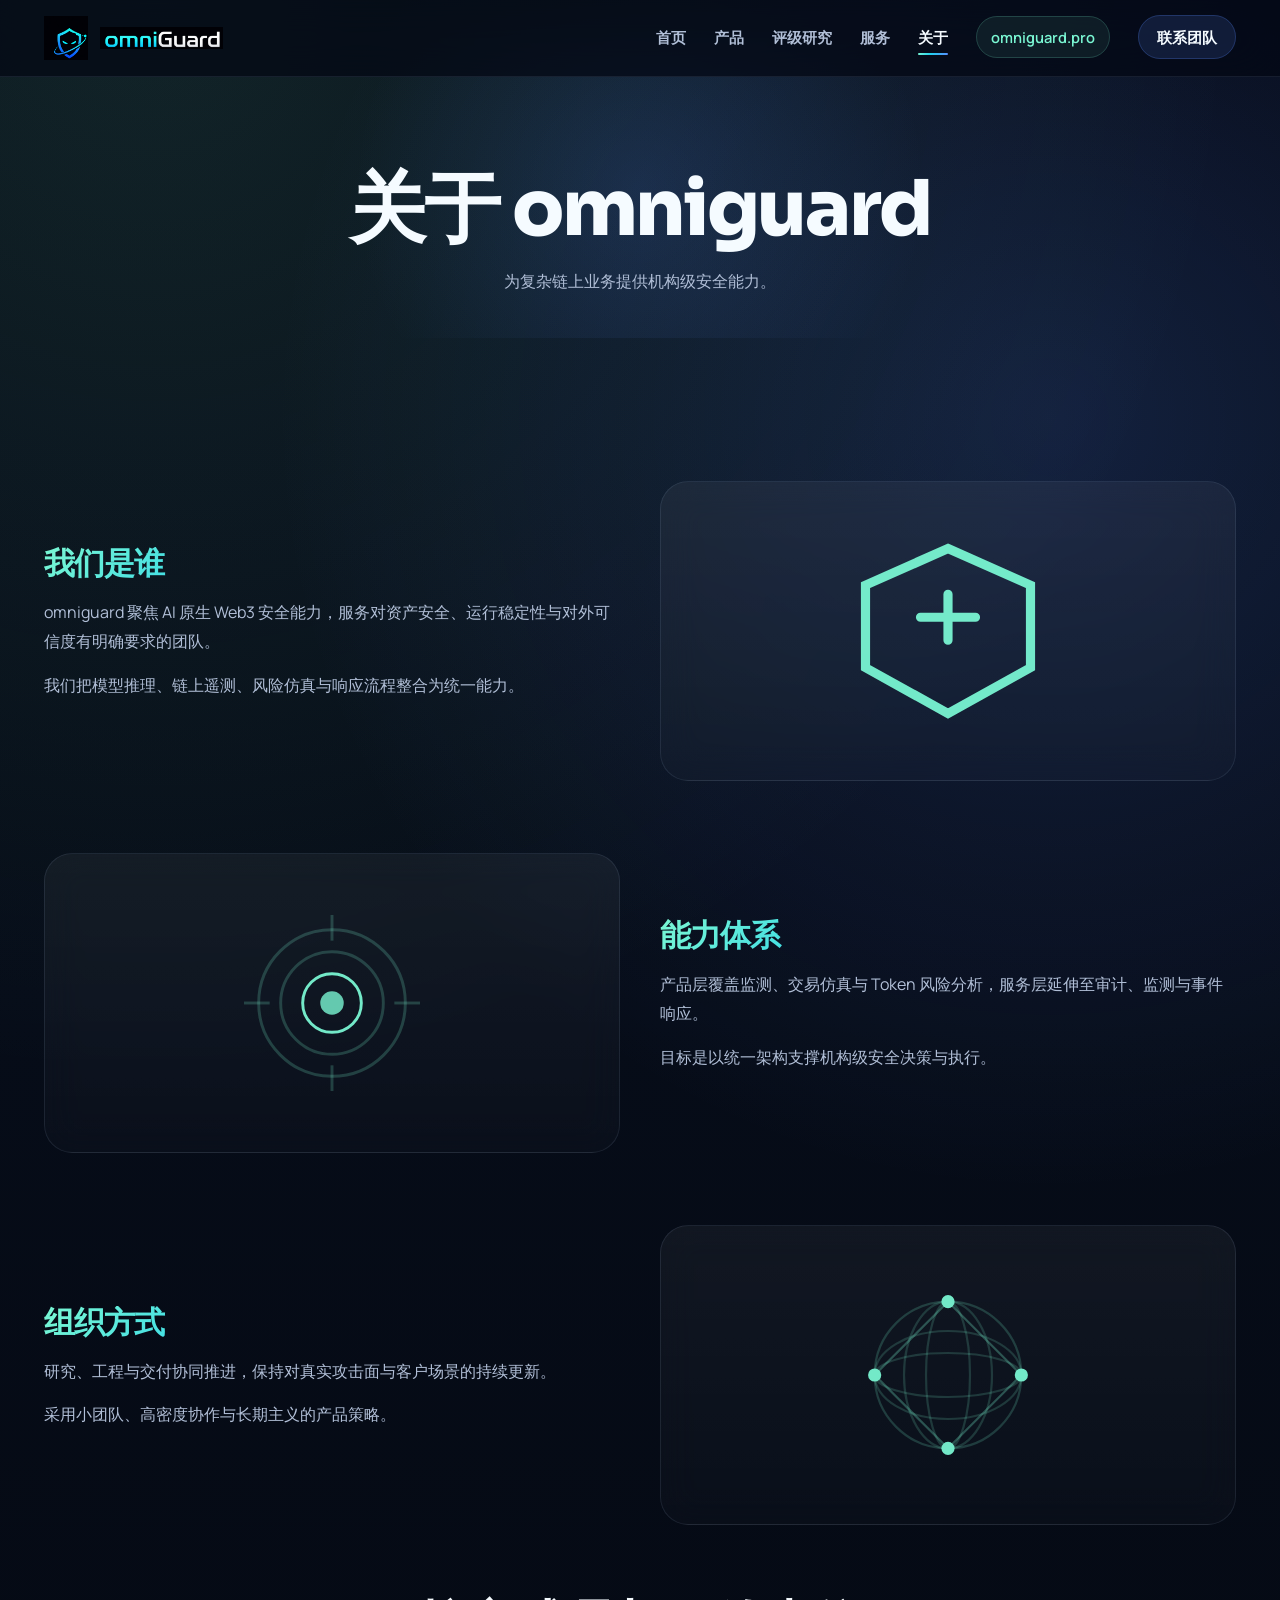
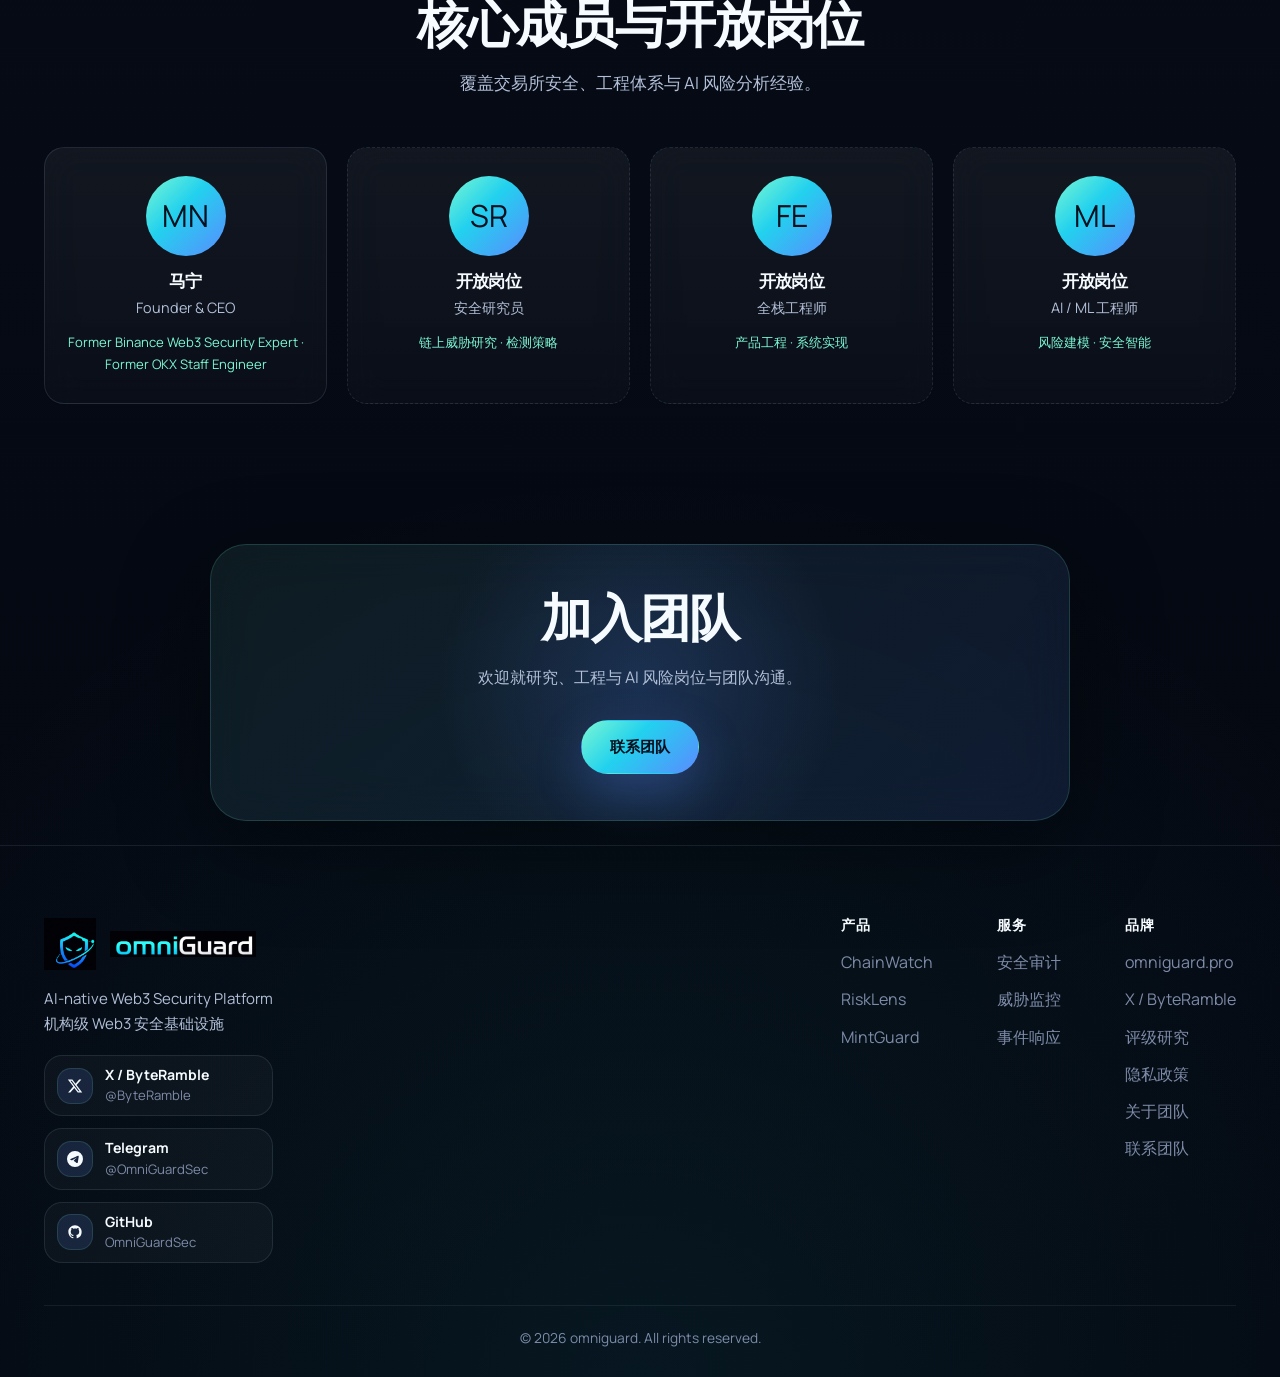
==== commit 54f007e7: "Deploy Omniguard site from 6f7940be22081e58521f0191bd78eea7ffe58709" ====
--- a/about/index.html
+++ b/about/index.html
@@ -1 +1 @@
-<!DOCTYPE html><html lang="zh-CN"> <head><meta charset="UTF-8"><meta name="viewport" content="width=device-width, initial-scale=1.0"><title>关于 - omniguard | Web3 安全团队</title><meta name="description" content="omniguard 是聚焦 AI x Web3 Security 的机构级安全团队。"><meta property="og:title" content="关于 - omniguard | Web3 安全团队"><meta property="og:description" content="omniguard 是聚焦 AI x Web3 Security 的机构级安全团队。"><meta property="og:type" content="website"><meta property="og:url" content="https://omniguard.pro/about"><link rel="canonical" href="https://omniguard.pro/about"><link rel="icon" type="image/png" href="/favicon.png"><link rel="preconnect" href="https://fonts.googleapis.com"><link rel="preconnect" href="https://fonts.gstatic.com" crossorigin><link href="https://fonts.googleapis.com/css2?family=Manrope:wght@400;500;600;700;800&family=Sora:wght@400;500;600;700;800&display=swap" rel="stylesheet"><link rel="stylesheet" href="/_astro/BaseLayout.DcXtdw1n.css"></head> <body data-brand="omniguard" data-email-user="mnuestc" data-email-host="gmail.com"> <nav class="navbar"> <div class="container"> <a href="/" class="logo" aria-label="omniguard 首页"> <img src="/brand/omniguard-mark.png" alt="" class="logo-mark" width="650" height="650" loading="eager" decoding="async" aria-hidden="true"> <img src="/brand/omniguard-wordmark.png" alt="" class="logo-wordmark" width="840" height="150" loading="eager" decoding="async" aria-hidden="true"> </a> <ul class="nav-links"> <li> <a href="/"> 首页 </a> </li><li> <a href="/products"> 产品 </a> </li><li> <a href="/ratings"> 评级研究 </a> </li><li> <a href="/services"> 服务 </a> </li><li> <a href="/about" class="active"> 关于 </a> </li> <li> <a href="https://omniguard.pro" class="nav-domain" target="_blank" rel="noopener"> omniguard.pro </a> </li> <li> <a href="/#contact" class="btn-contact">联系我们 / Contact</a> </li> </ul> <button class="mobile-menu-btn" aria-label="菜单"><span></span><span></span><span></span></button> </div> </nav> <main class="site-main">  <section class="page-header"> <div class="container"> <h1>关于 omniguard</h1> <p class="page-title-en">AI-native security for institutional Web3 teams</p> <p>为具备复杂运行环境的 Web3 团队提供机构级安全能力。</p> <p class="page-desc-en">Institution-grade AI x Web3 Security for complex operating environments.</p> </div> </section> <section class="about-page"> <div class="container"> <div class="about-content fade-in">  <div class="about-text"> <h3>我们是谁</h3> <p class="section-title-en section-title-en-left">Overview</p> <p>omniguard 聚焦 AI 原生 Web3 安全能力，服务对资产安全、运行稳定性与对外可信度有明确要求的团队。</p><p>我们将模型推理、链上遥测、风险仿真与响应流程整合为统一能力。</p> </div> <div class="about-visual"> <svg class="visual-icon" width="220px" height="220px" viewBox="0 0 48 48" aria-hidden="true"><path d="M24 6 L42 14 L42 32 L24 42 L6 32 L6 14 Z" fill="none" stroke="currentColor" stroke-width="2"></path><path d="M24 16 L24 26 M18 21 L30 21" fill="none" stroke="currentColor" stroke-width="2" stroke-linecap="round"></path></svg> </div>   </div><div class="about-content fade-in about-content-reverse">   <div class="about-visual"> <svg class="visual-icon" width="220px" height="220px" viewBox="0 0 300 300" aria-hidden="true"><circle cx="150" cy="150" r="100" fill="none" stroke="currentColor" stroke-width="4" opacity="0.22"></circle><circle cx="150" cy="150" r="70" fill="none" stroke="currentColor" stroke-width="4" opacity="0.22"></circle><circle cx="150" cy="150" r="40" fill="none" stroke="currentColor" stroke-width="4"></circle><circle cx="150" cy="150" r="16" fill="currentColor" opacity="0.85"></circle><line x1="150" y1="30" x2="150" y2="65" stroke="currentColor" stroke-width="4" opacity="0.22"></line><line x1="150" y1="235" x2="150" y2="270" stroke="currentColor" stroke-width="4" opacity="0.22"></line><line x1="30" y1="150" x2="65" y2="150" stroke="currentColor" stroke-width="4" opacity="0.22"></line><line x1="235" y1="150" x2="270" y2="150" stroke="currentColor" stroke-width="4" opacity="0.22"></line></svg> </div> <div class="about-text"> <h3>能力体系</h3> <p class="section-title-en section-title-en-left">Capabilities</p> <p>产品层覆盖监测、交易仿真与 Token 风险分析，服务层延伸至审计、监测与事件响应。</p><p>我们的目标是以统一架构支撑机构级安全决策与执行。</p> </div>  </div><div class="about-content fade-in">  <div class="about-text"> <h3>组织方式</h3> <p class="section-title-en section-title-en-left">Operating Model</p> <p>研究、工程与交付协同推进，保持对真实攻击面与客户场景的持续更新。</p><p>我们采用小团队、高密度协作与长期主义的产品策略。</p> </div> <div class="about-visual"> <svg class="visual-icon" width="220px" height="220px" viewBox="0 0 300 300" aria-hidden="true"><circle cx="150" cy="150" r="100" fill="none" stroke="currentColor" stroke-width="3" opacity="0.2"></circle><ellipse cx="150" cy="150" rx="100" ry="30" fill="none" stroke="currentColor" stroke-width="3" opacity="0.18"></ellipse><ellipse cx="150" cy="150" rx="100" ry="60" fill="none" stroke="currentColor" stroke-width="3" opacity="0.18"></ellipse><ellipse cx="150" cy="150" rx="30" ry="100" fill="none" stroke="currentColor" stroke-width="3" opacity="0.18"></ellipse><ellipse cx="150" cy="150" rx="60" ry="100" fill="none" stroke="currentColor" stroke-width="3" opacity="0.18"></ellipse><circle cx="150" cy="50" r="9" fill="currentColor"></circle><circle cx="250" cy="150" r="9" fill="currentColor"></circle><circle cx="150" cy="250" r="9" fill="currentColor"></circle><circle cx="50" cy="150" r="9" fill="currentColor"></circle><line x1="150" y1="50" x2="250" y2="150" stroke="currentColor" stroke-width="3" opacity="0.3"></line><line x1="250" y1="150" x2="150" y2="250" stroke="currentColor" stroke-width="3" opacity="0.3"></line><line x1="150" y1="250" x2="50" y2="150" stroke="currentColor" stroke-width="3" opacity="0.3"></line><line x1="50" y1="150" x2="150" y2="50" stroke="currentColor" stroke-width="3" opacity="0.3"></line></svg> </div>   </div> <section id="team" class="team-section"> <div class="section-head">  <h2 class="section-title">核心团队</h2> <p class="section-title-en">Leadership and open roles</p> <p class="section-desc">团队覆盖交易所安全、工程体系与 AI 风险分析经验。</p> <p class="section-desc section-desc-en">Experience across exchange security, engineering systems and AI-driven risk analysis.</p> </div> <div class="team-grid"> <article class="team-card fade-in"> <div class="team-avatar">MN</div> <h4>马宁</h4> <span class="team-role">Founder &amp; CEO</span> <p class="team-bio">Former Binance Web3 Security Expert · Former OKX Staff Engineer</p> </article><article class="team-card fade-in team-hiring"> <div class="team-avatar">SR</div> <h4>开放职位 / Open Role</h4> <span class="team-role">安全研究员 / Security Researcher</span> <p class="team-bio">链上威胁研究 · 检测策略</p> </article><article class="team-card fade-in team-hiring"> <div class="team-avatar">FE</div> <h4>开放职位 / Open Role</h4> <span class="team-role">全栈工程师 / Full-stack Engineer</span> <p class="team-bio">产品工程 · 系统实现</p> </article><article class="team-card fade-in team-hiring"> <div class="team-avatar">ML</div> <h4>开放职位 / Open Role</h4> <span class="team-role">AI / ML 工程师</span> <p class="team-bio">风险建模 · 安全智能</p> </article> </div> </section> </div> </section> <section class="cta"> <div class="container"> <div class="domain-banner fade-in"> <h2>开放职位</h2> <p class="section-title-en cta-title-en">Roles across security and engineering</p> <p>欢迎就研究、工程与 AI 风险岗位与团队沟通。</p> <p class="section-desc section-desc-en cta-desc-en">We are hiring across security research, engineering and AI risk.</p> <a href="/#contact" class="btn btn-primary">联系我们 / Contact</a> </div> </div> </section>  </main> <footer> <div class="container"> <div class="footer-content"> <div class="footer-brand"> <a href="/" class="logo" aria-label="omniguard 首页"> <img src="/brand/omniguard-mark.png" alt="" class="logo-mark" width="650" height="650" loading="eager" decoding="async" aria-hidden="true"> <img src="/brand/omniguard-wordmark.png" alt="" class="logo-wordmark" width="840" height="150" loading="eager" decoding="async" aria-hidden="true"> </a> <p>AI-native Web3 Security Platform<br>机构级安全基础设施 / Institution-grade security infrastructure</p> <div class="social-links social-links-compact"> <a href="https://x.com/ByteRamble" target="_blank" rel="noopener" class="social-link-card" aria-label="X / ByteRamble @ByteRamble" title="X / ByteRamble @ByteRamble"> <span class="social-link-icon" aria-hidden="true"> <svg class width="16px" height="16px" viewBox="0 0 24 24" aria-hidden="true"><path d="M18.244 2.25h3.308l-7.227 8.26 8.502 11.24H16.17l-5.214-6.817L4.99 21.75H1.68l7.73-8.835L1.254 2.25H8.08l4.713 6.231zm-1.161 17.52h1.833L7.084 4.126H5.117z" fill="currentColor"></path></svg> </span> <span class="social-link-copy"> <strong>X / ByteRamble</strong> <span>@ByteRamble</span>  </span> </a><a href="https://t.me/OmniGuardSec" target="_blank" rel="noopener" class="social-link-card" aria-label="Telegram @OmniGuardSec" title="Telegram @OmniGuardSec"> <span class="social-link-icon" aria-hidden="true"> <svg class width="16px" height="16px" viewBox="0 0 24 24" aria-hidden="true"><path d="M11.944 0A12 12 0 000 12a12 12 0 0012 12 12 12 0 0012-12A12 12 0 0012 0h-.056zm4.962 7.224c.1-.002.321.023.465.14a.506.506 0 01.171.325c.016.093.036.306.02.472-.18 1.898-.962 6.502-1.36 8.627-.168.9-.499 1.201-.82 1.23-.696.065-1.225-.46-1.9-.902-1.056-.693-1.653-1.124-2.678-1.8-1.185-.78-.417-1.21.258-1.91.177-.184 3.247-2.977 3.307-3.23.007-.032.014-.15-.056-.212s-.174-.041-.249-.024c-.106.024-1.793 1.14-5.061 3.345-.48.33-.913.49-1.302.48-.428-.008-1.252-.241-1.865-.44-.752-.245-1.349-.374-1.297-.789.027-.216.325-.437.893-.663 3.498-1.524 5.83-2.529 6.998-3.014 3.332-1.386 4.025-1.627 4.476-1.635z" fill="currentColor"></path></svg> </span> <span class="social-link-copy"> <strong>Telegram</strong> <span>@OmniGuardSec</span>  </span> </a><a href="https://github.com/OmniGuardSec" target="_blank" rel="noopener" class="social-link-card" aria-label="GitHub OmniGuardSec" title="GitHub OmniGuardSec"> <span class="social-link-icon" aria-hidden="true"> <svg class width="16px" height="16px" viewBox="0 0 24 24" aria-hidden="true"><path d="M12 2C6.477 2 2 6.484 2 12.017c0 4.425 2.865 8.18 6.839 9.504.5.092.682-.217.682-.483 0-.237-.008-.868-.013-1.703-2.782.605-3.369-1.343-3.369-1.343-.454-1.158-1.11-1.466-1.11-1.466-.908-.62.069-.608.069-.608 1.003.07 1.531 1.032 1.531 1.032.892 1.53 2.341 1.088 2.91.832.092-.647.35-1.088.636-1.338-2.22-.253-4.555-1.113-4.555-4.951 0-1.093.39-1.988 1.029-2.688-.103-.253-.446-1.272.098-2.65 0 0 .84-.27 2.75 1.026A9.564 9.564 0 0112 6.844c.85.004 1.705.115 2.504.337 1.909-1.296 2.747-1.027 2.747-1.027.546 1.379.202 2.398.1 2.651.64.7 1.028 1.595 1.028 2.688 0 3.848-2.339 4.695-4.566 4.943.359.309.678.92.678 1.855 0 1.338-.012 2.419-.012 2.747 0 .268.18.58.688.482A10.019 10.019 0 0022 12.017C22 6.484 17.522 2 12 2z" fill="currentColor"></path></svg> </span> <span class="social-link-copy"> <strong>GitHub</strong> <span>OmniGuardSec</span>  </span> </a> </div> </div> <div class="footer-links"> <div class="link-group"> <h4>产品</h4> <a href="/products#chainwatch"> ChainWatch </a><a href="/products#risklens"> RiskLens </a><a href="/products#mintguard"> MintGuard </a> </div><div class="link-group"> <h4>服务</h4> <a href="/services"> 安全审计 </a><a href="/services"> 威胁监控 </a><a href="/services"> 事件响应 </a> </div><div class="link-group"> <h4>品牌</h4> <a href="https://omniguard.pro" target="_blank" rel="noopener"> omniguard.pro </a><a href="https://x.com/ByteRamble" target="_blank" rel="noopener"> X / ByteRamble </a><a href="/ratings"> 评级研究 </a><a href="/privacy"> 隐私政策 </a><a href="/about"> 关于团队 </a><a href="/#contact"> 联系团队 </a> </div> </div> </div> <div class="footer-bottom"> <p>&copy; 2026 omniguard. All rights reserved.</p> </div> </div> </footer> <script type="module" src="/scripts/main.js"></script> </body> </html>+<!DOCTYPE html><html lang="zh-CN"> <head><meta charset="UTF-8"><meta name="viewport" content="width=device-width, initial-scale=1.0"><title>关于 - omniguard | Web3 安全团队</title><meta name="description" content="omniguard 是聚焦 AI x Web3 Security 的机构级安全团队。"><meta property="og:title" content="关于 - omniguard | Web3 安全团队"><meta property="og:description" content="omniguard 是聚焦 AI x Web3 Security 的机构级安全团队。"><meta property="og:type" content="website"><meta property="og:url" content="https://omniguard.pro/about"><link rel="canonical" href="https://omniguard.pro/about"><link rel="icon" type="image/png" href="/favicon.png"><link rel="preconnect" href="https://fonts.googleapis.com"><link rel="preconnect" href="https://fonts.gstatic.com" crossorigin><link href="https://fonts.googleapis.com/css2?family=Manrope:wght@400;500;600;700;800&family=Sora:wght@400;500;600;700;800&display=swap" rel="stylesheet"><link rel="stylesheet" href="/_astro/BaseLayout.U9C_okvg.css"></head> <body data-brand="omniguard" data-email-user="mnuestc" data-email-host="gmail.com"> <nav class="navbar"> <div class="container"> <a href="/" class="logo" aria-label="omniguard 首页"> <img src="/brand/omniguard-mark.png" alt="" class="logo-mark" width="650" height="650" loading="eager" decoding="async" aria-hidden="true"> <img src="/brand/omniguard-wordmark.png" alt="" class="logo-wordmark" width="840" height="150" loading="eager" decoding="async" aria-hidden="true"> </a> <ul class="nav-links"> <li> <a href="/"> 首页 </a> </li><li> <a href="/products"> 产品 </a> </li><li> <a href="/ratings"> 评级研究 </a> </li><li> <a href="/services"> 服务 </a> </li><li> <a href="/about" class="active"> 关于 </a> </li> <li> <a href="https://omniguard.pro" class="nav-domain" target="_blank" rel="noopener"> omniguard.pro </a> </li> <li> <a href="/#contact" class="btn-contact">联系团队</a> </li> </ul> <button class="mobile-menu-btn" aria-label="菜单"><span></span><span></span><span></span></button> </div> </nav> <main class="site-main">  <section class="page-header"> <div class="container"> <h1>关于 omniguard</h1> <p>为复杂链上业务提供机构级安全能力。</p> </div> </section> <section class="about-page"> <div class="container"> <div class="about-content fade-in">  <div class="about-text"> <h3>我们是谁</h3> <p>omniguard 聚焦 AI 原生 Web3 安全能力，服务对资产安全、运行稳定性与对外可信度有明确要求的团队。</p><p>我们把模型推理、链上遥测、风险仿真与响应流程整合为统一能力。</p> </div> <div class="about-visual"> <svg class="visual-icon" width="220px" height="220px" viewBox="0 0 48 48" aria-hidden="true"><path d="M24 6 L42 14 L42 32 L24 42 L6 32 L6 14 Z" fill="none" stroke="currentColor" stroke-width="2"></path><path d="M24 16 L24 26 M18 21 L30 21" fill="none" stroke="currentColor" stroke-width="2" stroke-linecap="round"></path></svg> </div>   </div><div class="about-content fade-in about-content-reverse">   <div class="about-visual"> <svg class="visual-icon" width="220px" height="220px" viewBox="0 0 300 300" aria-hidden="true"><circle cx="150" cy="150" r="100" fill="none" stroke="currentColor" stroke-width="4" opacity="0.22"></circle><circle cx="150" cy="150" r="70" fill="none" stroke="currentColor" stroke-width="4" opacity="0.22"></circle><circle cx="150" cy="150" r="40" fill="none" stroke="currentColor" stroke-width="4"></circle><circle cx="150" cy="150" r="16" fill="currentColor" opacity="0.85"></circle><line x1="150" y1="30" x2="150" y2="65" stroke="currentColor" stroke-width="4" opacity="0.22"></line><line x1="150" y1="235" x2="150" y2="270" stroke="currentColor" stroke-width="4" opacity="0.22"></line><line x1="30" y1="150" x2="65" y2="150" stroke="currentColor" stroke-width="4" opacity="0.22"></line><line x1="235" y1="150" x2="270" y2="150" stroke="currentColor" stroke-width="4" opacity="0.22"></line></svg> </div> <div class="about-text"> <h3>能力体系</h3> <p>产品层覆盖监测、交易仿真与 Token 风险分析，服务层延伸至审计、监测与事件响应。</p><p>目标是以统一架构支撑机构级安全决策与执行。</p> </div>  </div><div class="about-content fade-in">  <div class="about-text"> <h3>组织方式</h3> <p>研究、工程与交付协同推进，保持对真实攻击面与客户场景的持续更新。</p><p>采用小团队、高密度协作与长期主义的产品策略。</p> </div> <div class="about-visual"> <svg class="visual-icon" width="220px" height="220px" viewBox="0 0 300 300" aria-hidden="true"><circle cx="150" cy="150" r="100" fill="none" stroke="currentColor" stroke-width="3" opacity="0.2"></circle><ellipse cx="150" cy="150" rx="100" ry="30" fill="none" stroke="currentColor" stroke-width="3" opacity="0.18"></ellipse><ellipse cx="150" cy="150" rx="100" ry="60" fill="none" stroke="currentColor" stroke-width="3" opacity="0.18"></ellipse><ellipse cx="150" cy="150" rx="30" ry="100" fill="none" stroke="currentColor" stroke-width="3" opacity="0.18"></ellipse><ellipse cx="150" cy="150" rx="60" ry="100" fill="none" stroke="currentColor" stroke-width="3" opacity="0.18"></ellipse><circle cx="150" cy="50" r="9" fill="currentColor"></circle><circle cx="250" cy="150" r="9" fill="currentColor"></circle><circle cx="150" cy="250" r="9" fill="currentColor"></circle><circle cx="50" cy="150" r="9" fill="currentColor"></circle><line x1="150" y1="50" x2="250" y2="150" stroke="currentColor" stroke-width="3" opacity="0.3"></line><line x1="250" y1="150" x2="150" y2="250" stroke="currentColor" stroke-width="3" opacity="0.3"></line><line x1="150" y1="250" x2="50" y2="150" stroke="currentColor" stroke-width="3" opacity="0.3"></line><line x1="50" y1="150" x2="150" y2="50" stroke="currentColor" stroke-width="3" opacity="0.3"></line></svg> </div>   </div> <section id="team" class="team-section"> <div class="section-head">  <h2 class="section-title">核心成员与开放岗位</h2> <p class="section-desc">覆盖交易所安全、工程体系与 AI 风险分析经验。</p> </div> <div class="team-grid"> <article class="team-card fade-in"> <div class="team-avatar">MN</div> <h4>马宁</h4> <span class="team-role">Founder &amp; CEO</span> <p class="team-bio">Former Binance Web3 Security Expert · Former OKX Staff Engineer</p> </article><article class="team-card fade-in team-hiring"> <div class="team-avatar">SR</div> <h4>开放岗位</h4> <span class="team-role">安全研究员</span> <p class="team-bio">链上威胁研究 · 检测策略</p> </article><article class="team-card fade-in team-hiring"> <div class="team-avatar">FE</div> <h4>开放岗位</h4> <span class="team-role">全栈工程师</span> <p class="team-bio">产品工程 · 系统实现</p> </article><article class="team-card fade-in team-hiring"> <div class="team-avatar">ML</div> <h4>开放岗位</h4> <span class="team-role">AI / ML 工程师</span> <p class="team-bio">风险建模 · 安全智能</p> </article> </div> </section> </div> </section> <section class="cta"> <div class="container"> <div class="domain-banner fade-in"> <h2>加入团队</h2> <p>欢迎就研究、工程与 AI 风险岗位与团队沟通。</p> <a href="/#contact" class="btn btn-primary">联系团队</a> </div> </div> </section>  </main> <footer> <div class="container"> <div class="footer-content"> <div class="footer-brand"> <a href="/" class="logo" aria-label="omniguard 首页"> <img src="/brand/omniguard-mark.png" alt="" class="logo-mark" width="650" height="650" loading="eager" decoding="async" aria-hidden="true"> <img src="/brand/omniguard-wordmark.png" alt="" class="logo-wordmark" width="840" height="150" loading="eager" decoding="async" aria-hidden="true"> </a> <p>AI-native Web3 Security Platform<br>机构级 Web3 安全基础设施</p> <div class="social-links social-links-compact"> <a href="https://x.com/ByteRamble" target="_blank" rel="noopener" class="social-link-card" aria-label="X / ByteRamble @ByteRamble" title="X / ByteRamble @ByteRamble"> <span class="social-link-icon" aria-hidden="true"> <svg class width="16px" height="16px" viewBox="0 0 24 24" aria-hidden="true"><path d="M18.244 2.25h3.308l-7.227 8.26 8.502 11.24H16.17l-5.214-6.817L4.99 21.75H1.68l7.73-8.835L1.254 2.25H8.08l4.713 6.231zm-1.161 17.52h1.833L7.084 4.126H5.117z" fill="currentColor"></path></svg> </span> <span class="social-link-copy"> <strong>X / ByteRamble</strong> <span>@ByteRamble</span>  </span> </a><a href="https://t.me/OmniGuardSec" target="_blank" rel="noopener" class="social-link-card" aria-label="Telegram @OmniGuardSec" title="Telegram @OmniGuardSec"> <span class="social-link-icon" aria-hidden="true"> <svg class width="16px" height="16px" viewBox="0 0 24 24" aria-hidden="true"><path d="M11.944 0A12 12 0 000 12a12 12 0 0012 12 12 12 0 0012-12A12 12 0 0012 0h-.056zm4.962 7.224c.1-.002.321.023.465.14a.506.506 0 01.171.325c.016.093.036.306.02.472-.18 1.898-.962 6.502-1.36 8.627-.168.9-.499 1.201-.82 1.23-.696.065-1.225-.46-1.9-.902-1.056-.693-1.653-1.124-2.678-1.8-1.185-.78-.417-1.21.258-1.91.177-.184 3.247-2.977 3.307-3.23.007-.032.014-.15-.056-.212s-.174-.041-.249-.024c-.106.024-1.793 1.14-5.061 3.345-.48.33-.913.49-1.302.48-.428-.008-1.252-.241-1.865-.44-.752-.245-1.349-.374-1.297-.789.027-.216.325-.437.893-.663 3.498-1.524 5.83-2.529 6.998-3.014 3.332-1.386 4.025-1.627 4.476-1.635z" fill="currentColor"></path></svg> </span> <span class="social-link-copy"> <strong>Telegram</strong> <span>@OmniGuardSec</span>  </span> </a><a href="https://github.com/OmniGuardSec" target="_blank" rel="noopener" class="social-link-card" aria-label="GitHub OmniGuardSec" title="GitHub OmniGuardSec"> <span class="social-link-icon" aria-hidden="true"> <svg class width="16px" height="16px" viewBox="0 0 24 24" aria-hidden="true"><path d="M12 2C6.477 2 2 6.484 2 12.017c0 4.425 2.865 8.18 6.839 9.504.5.092.682-.217.682-.483 0-.237-.008-.868-.013-1.703-2.782.605-3.369-1.343-3.369-1.343-.454-1.158-1.11-1.466-1.11-1.466-.908-.62.069-.608.069-.608 1.003.07 1.531 1.032 1.531 1.032.892 1.53 2.341 1.088 2.91.832.092-.647.35-1.088.636-1.338-2.22-.253-4.555-1.113-4.555-4.951 0-1.093.39-1.988 1.029-2.688-.103-.253-.446-1.272.098-2.65 0 0 .84-.27 2.75 1.026A9.564 9.564 0 0112 6.844c.85.004 1.705.115 2.504.337 1.909-1.296 2.747-1.027 2.747-1.027.546 1.379.202 2.398.1 2.651.64.7 1.028 1.595 1.028 2.688 0 3.848-2.339 4.695-4.566 4.943.359.309.678.92.678 1.855 0 1.338-.012 2.419-.012 2.747 0 .268.18.58.688.482A10.019 10.019 0 0022 12.017C22 6.484 17.522 2 12 2z" fill="currentColor"></path></svg> </span> <span class="social-link-copy"> <strong>GitHub</strong> <span>OmniGuardSec</span>  </span> </a> </div> </div> <div class="footer-links"> <div class="link-group"> <h4>产品</h4> <a href="/products#chainwatch"> ChainWatch </a><a href="/products#risklens"> RiskLens </a><a href="/products#mintguard"> MintGuard </a> </div><div class="link-group"> <h4>服务</h4> <a href="/services"> 安全审计 </a><a href="/services"> 威胁监控 </a><a href="/services"> 事件响应 </a> </div><div class="link-group"> <h4>品牌</h4> <a href="https://omniguard.pro" target="_blank" rel="noopener"> omniguard.pro </a><a href="https://x.com/ByteRamble" target="_blank" rel="noopener"> X / ByteRamble </a><a href="/ratings"> 评级研究 </a><a href="/privacy"> 隐私政策 </a><a href="/about"> 关于团队 </a><a href="/#contact"> 联系团队 </a> </div> </div> </div> <div class="footer-bottom"> <p>&copy; 2026 omniguard. All rights reserved.</p> </div> </div> </footer> <script type="module" src="/scripts/main.js"></script> </body> </html>
--- a/_astro/BaseLayout.U9C_okvg.css
+++ b/_astro/BaseLayout.U9C_okvg.css
@@ -0,0 +1 @@
+:root{--bg-0: #040814;--bg-1: #07101f;--bg-2: #0d1730;--bg-3: #132042;--surface: rgba(8, 14, 30, .72);--surface-strong: rgba(11, 18, 37, .9);--surface-soft: rgba(16, 27, 53, .72);--surface-highlight: rgba(17, 33, 65, .95);--text-1: #f5fbff;--text-2: #b1bfd7;--text-3: #7d8ba8;--brand-1: #7af7d3;--brand-2: #5a8cff;--brand-3: #22d1ee;--brand-1-rgb: 122, 247, 211;--brand-2-rgb: 90, 140, 255;--brand-3-rgb: 34, 209, 238;--accent-gradient: linear-gradient(135deg, var(--brand-1) 0%, var(--brand-3) 42%, var(--brand-2) 100%);--accent-gradient-soft: linear-gradient(135deg, rgba(var(--brand-1-rgb), .18) 0%, rgba(var(--brand-2-rgb), .18) 100%);--line: rgba(154, 176, 214, .15);--line-strong: rgba(var(--brand-1-rgb), .32);--shadow-lg: 0 28px 90px rgba(0, 0, 0, .42);--shadow-md: 0 18px 48px rgba(0, 0, 0, .3);--glow: 0 0 0 1px rgba(var(--brand-1-rgb), .06), 0 12px 60px rgba(var(--brand-2-rgb), .12);--font-display: "Sora", "Segoe UI", sans-serif;--font-sans: "Manrope", "Segoe UI", sans-serif;--font-mono: "SFMono-Regular", "Consolas", "Liberation Mono", monospace;--radius-xs: 10px;--radius-sm: 14px;--radius-md: 20px;--radius-lg: 28px;--radius-xl: 36px;--radius-pill: 999px;--container-max: 1240px;--container-px: 24px;--section-y: 112px;--ease: cubic-bezier(.16, 1, .3, 1);--duration-fast: .18s;--duration-base: .32s;--duration-slow: .7s}*,*:before,*:after{box-sizing:border-box;margin:0;padding:0}html{scroll-behavior:smooth;background:var(--bg-0)}body{font-family:var(--font-sans);color:var(--text-1);line-height:1.7;min-height:100vh;overflow-x:hidden;background:radial-gradient(circle at 12% 0%,rgba(var(--brand-1-rgb),.12) 0%,transparent 34%),radial-gradient(circle at 82% 14%,rgba(var(--brand-2-rgb),.18) 0%,transparent 28%),radial-gradient(circle at 50% 100%,rgba(var(--brand-3-rgb),.08) 0%,transparent 30%),linear-gradient(180deg,#030711,#060c18 34%,#04070f);-webkit-font-smoothing:antialiased;-moz-osx-font-smoothing:grayscale}.site-main{min-height:100vh}body:before{content:"";position:fixed;inset:0;background-image:linear-gradient(rgba(255,255,255,.03) 1px,transparent 1px),linear-gradient(90deg,rgba(255,255,255,.03) 1px,transparent 1px);background-size:72px 72px;mask-image:radial-gradient(circle at center,black 28%,transparent 88%);opacity:.3;pointer-events:none;z-index:-2}body:after{content:"";position:fixed;inset:0;background:linear-gradient(180deg,rgba(255,255,255,.018) 0%,transparent 20%,transparent 80%,rgba(255,255,255,.018) 100%);pointer-events:none;z-index:-1}img,svg{display:block;max-width:100%}a{color:inherit;text-decoration:none}ul{list-style:none}h1,h2,h3,h4{font-family:var(--font-display);line-height:1.08;letter-spacing:-.03em;color:var(--text-1);text-wrap:balance}h1{font-size:clamp(3rem,6vw,5.5rem);font-weight:800}h2{font-size:clamp(2rem,4vw,3.4rem);font-weight:700}h3{font-size:clamp(1.55rem,2.4vw,2rem);font-weight:700}h4{font-size:1.08rem;font-weight:700}p{color:var(--text-2)}section,footer{position:relative}.container{width:min(100%,var(--container-max));margin:0 auto;padding:0 var(--container-px)}.gradient-text{background:var(--accent-gradient);-webkit-background-clip:text;background-clip:text;color:transparent}.section-head{max-width:700px;margin:0 auto 48px;text-align:center}.section-head-left{margin-left:0;text-align:left}.section-title{margin-bottom:16px}.section-title-en,.page-title-en,.hero-title-en{color:var(--text-3);font-size:.92rem;font-weight:700;letter-spacing:.16em;text-transform:uppercase}.section-title-en{margin:-4px 0 14px}.section-title-en-left,.section-desc-left{text-align:left}.section-desc{font-size:1.05rem;line-height:1.82;color:var(--text-2);text-wrap:pretty}.section-desc-en,.page-desc-en,.hero-desc-en{color:var(--text-3);font-size:.92rem;line-height:1.72}.section-desc-en{margin-top:10px}.section-kicker,.page-eyebrow{display:inline-flex;align-items:center;gap:10px;padding:8px 14px;margin-bottom:18px;border-radius:var(--radius-pill);border:1px solid rgba(var(--brand-1-rgb),.22);background:rgba(var(--brand-1-rgb),.08);color:var(--brand-1);font-size:.74rem;font-weight:700;letter-spacing:.2em;text-transform:uppercase}.glass-panel{background:linear-gradient(180deg,rgba(255,255,255,.03) 0%,transparent 100%),var(--surface);border:1px solid var(--line);border-radius:var(--radius-lg);backdrop-filter:blur(20px);-webkit-backdrop-filter:blur(20px);box-shadow:var(--glow)}.btn{display:inline-flex;align-items:center;justify-content:center;gap:10px;min-height:54px;padding:0 28px;border-radius:var(--radius-pill);border:1px solid transparent;font-size:.96rem;font-weight:700;font-family:var(--font-sans);line-height:1;cursor:pointer;transition:transform var(--duration-fast) var(--ease),box-shadow var(--duration-base) var(--ease),border-color var(--duration-base) var(--ease),background var(--duration-base) var(--ease),color var(--duration-base) var(--ease)}.btn:hover{transform:translateY(-2px)}.btn-primary{color:#04101d;background:var(--accent-gradient);box-shadow:0 18px 48px rgba(var(--brand-2-rgb),.28)}.btn-primary:hover{box-shadow:0 22px 58px rgba(var(--brand-2-rgb),.35)}.btn-ghost{color:var(--text-1);border-color:#9fb2d238;background:#ffffff05}.btn-ghost:hover{border-color:rgba(var(--brand-1-rgb),.42);background:rgba(var(--brand-1-rgb),.08)}.navbar{position:fixed;top:0;left:0;right:0;z-index:1000;padding:16px 0;background:#030814b8;border-bottom:1px solid rgba(151,173,207,.12);backdrop-filter:blur(24px);-webkit-backdrop-filter:blur(24px);transition:background var(--duration-base) var(--ease),border-color var(--duration-base) var(--ease)}.navbar.scrolled{background:#030814e6;border-color:rgba(var(--brand-2-rgb),.16)}.navbar .container{display:flex;align-items:center;justify-content:space-between;gap:20px}.logo{display:inline-flex;align-items:center;gap:12px;flex-shrink:0}.logo-mark{width:44px;height:44px;display:block;object-fit:contain}.logo-wordmark{width:auto;height:22px;display:block;object-fit:contain}.nav-links{display:flex;align-items:center;gap:28px}.nav-links a{position:relative;font-size:.92rem;font-weight:600;color:var(--text-2);transition:color var(--duration-fast) var(--ease)}.nav-links a:hover,.nav-links a.active{color:var(--text-1)}.nav-links a.active:after{content:"";position:absolute;left:0;right:0;bottom:-8px;height:2px;border-radius:999px;background:var(--accent-gradient)}.nav-domain{padding:10px 14px;border-radius:var(--radius-pill);border:1px solid rgba(var(--brand-1-rgb),.18);background:rgba(var(--brand-1-rgb),.07);color:var(--brand-1)!important}.btn-contact{min-height:44px;padding:11px 18px;border-radius:var(--radius-pill);background:rgba(var(--brand-2-rgb),.14);border:1px solid rgba(var(--brand-2-rgb),.24);color:var(--text-1)!important}.btn-contact:hover{background:var(--accent-gradient-soft);border-color:rgba(var(--brand-1-rgb),.34)}.mobile-menu-btn{display:none;flex-direction:column;gap:5px;background:transparent;border:none;padding:6px;cursor:pointer}.mobile-menu-btn span{width:24px;height:2px;border-radius:999px;background:var(--text-1);transition:transform var(--duration-base) var(--ease),opacity var(--duration-base) var(--ease)}.mobile-menu-btn.active span:nth-child(1){transform:translateY(7px) rotate(45deg)}.mobile-menu-btn.active span:nth-child(2){opacity:0}.mobile-menu-btn.active span:nth-child(3){transform:translateY(-7px) rotate(-45deg)}.hero{padding:176px 0 104px;min-height:100vh;display:flex;align-items:center}.hero-grid{display:grid;grid-template-columns:minmax(0,1.06fr) minmax(0,.94fr);gap:34px;align-items:center}.hero-copy{position:relative;z-index:1}.hero-desc{max-width:620px;margin-top:24px;font-size:1.06rem;line-height:1.88;color:#d7e3f7;text-wrap:pretty}.hero-title-en{margin-top:18px}.hero-desc-en{margin-top:12px;max-width:640px}.hero-actions{display:flex;flex-wrap:wrap;gap:16px;margin-top:34px}.hero-proof{display:grid;grid-template-columns:repeat(3,minmax(0,1fr));gap:14px;margin-top:34px}.proof-item{display:block;padding:18px;border-radius:var(--radius-md);border:1px solid rgba(154,176,214,.14);background:linear-gradient(180deg,rgba(255,255,255,.045) 0%,transparent 100%),#ffffff05;box-shadow:inset 0 1px #ffffff0a;backdrop-filter:blur(18px);-webkit-backdrop-filter:blur(18px)}.proof-item-link{transition:transform var(--duration-fast) var(--ease),border-color var(--duration-base) var(--ease),background var(--duration-base) var(--ease),box-shadow var(--duration-base) var(--ease)}.proof-item-link:hover{transform:translateY(-3px);border-color:rgba(var(--brand-1-rgb),.28);background:rgba(var(--brand-1-rgb),.06);box-shadow:var(--shadow-md)}.proof-label{display:block;margin-bottom:10px;font-size:.72rem;font-weight:700;letter-spacing:.18em;text-transform:uppercase;color:var(--brand-1)}.proof-item strong{display:block;margin-bottom:8px;font-family:var(--font-display);font-size:1.08rem;color:var(--text-1)}.proof-item p{font-size:.88rem;line-height:1.7;text-wrap:pretty}.hero-stack{position:relative;display:grid;gap:18px}.hero-orbit{position:absolute;inset:-30px -40px auto auto;width:460px;height:460px;pointer-events:none;opacity:.9}.orbit{position:absolute;inset:50%;border-radius:50%;border:1px solid rgba(var(--brand-1-rgb),.14);transform:translate(-50%,-50%)}.orbit-a{width:100%;height:100%;animation:rotate-orbit 30s linear infinite}.orbit-b{width:74%;height:74%;border-color:rgba(var(--brand-2-rgb),.16);animation:rotate-orbit-reverse 24s linear infinite}.orbit-c{width:48%;height:48%;border-color:rgba(var(--brand-3-rgb),.2);animation:rotate-orbit 18s linear infinite}.orbit-node{position:absolute;width:12px;height:12px;border-radius:50%;background:var(--accent-gradient);box-shadow:0 0 22px rgba(var(--brand-1-rgb),.4)}.node-a{top:24%;left:10%}.node-b{top:18%;right:18%}.node-c{bottom:20%;left:18%}.node-d{bottom:10%;right:14%}.hero-board,.hero-terminal{position:relative;overflow:hidden}.hero-board:before,.hero-terminal:before{content:"";position:absolute;inset:0;background:linear-gradient(180deg,rgba(255,255,255,.04) 0%,transparent 36%),radial-gradient(circle at top right,rgba(var(--brand-1-rgb),.1) 0%,transparent 30%);pointer-events:none}.hero-board{padding:24px;background:linear-gradient(180deg,rgba(255,255,255,.02) 0%,transparent 100%),#070f1ec7}.hero-terminal{padding:0;background:linear-gradient(180deg,rgba(255,255,255,.02) 0%,transparent 100%),#060c19eb}.panel-topline,.terminal-top{display:flex;align-items:center;justify-content:space-between;gap:12px;margin-bottom:18px;color:var(--text-3);font-size:.76rem;font-weight:700;letter-spacing:.16em;text-transform:uppercase}.signal-grid{display:grid;grid-template-columns:repeat(2,minmax(0,1fr));gap:14px}.signal-card{min-height:138px;padding:18px;border-radius:var(--radius-md);border:1px solid rgba(152,176,214,.14);background:linear-gradient(180deg,rgba(255,255,255,.035) 0%,transparent 100%),#ffffff05}.signal-card-wide{grid-column:span 2;min-height:164px}.signal-label{display:block;margin-bottom:14px;color:var(--brand-1);font-size:.74rem;font-weight:700;letter-spacing:.18em;text-transform:uppercase}.signal-card strong{display:block;margin-bottom:10px;font-family:var(--font-display);font-size:1.34rem;line-height:1.2}.signal-card p{font-size:.92rem;line-height:1.75}.terminal-top{position:relative;margin:0;padding:16px 20px;border-bottom:1px solid rgba(152,176,214,.1);background:#ffffff05;justify-content:flex-start}.terminal-top span{width:10px;height:10px;border-radius:50%;background:#ffffff2e}.terminal-top span:nth-child(1){background:#ff6b6b}.terminal-top span:nth-child(2){background:#ffd166}.terminal-top span:nth-child(3){background:#06d6a0}.terminal-top b{margin-left:8px;color:var(--text-2);font-size:.78rem;letter-spacing:.12em}.terminal-body{padding:22px 20px 24px;font-family:var(--font-mono);font-size:.9rem;line-height:1.85}.terminal-line{color:#c6d6f0}.terminal-key{color:var(--brand-1)}.terminal-ok{color:#8cf7be}.trust-strip{padding-bottom:var(--section-y)}.trust-grid{display:grid;grid-template-columns:repeat(4,minmax(0,1fr));gap:18px}.trust-card{padding:24px;border-radius:var(--radius-md);border:1px solid var(--line);background:#ffffff08;box-shadow:inset 0 1px #ffffff0a;backdrop-filter:blur(18px);-webkit-backdrop-filter:blur(18px)}.trust-label{display:inline-flex;padding:6px 10px;margin-bottom:16px;border-radius:var(--radius-pill);border:1px solid rgba(var(--brand-1-rgb),.18);background:rgba(var(--brand-1-rgb),.08);color:var(--brand-1);font-size:.72rem;font-weight:700;letter-spacing:.16em;text-transform:uppercase}.trust-card strong{display:block;margin-bottom:10px;font-family:var(--font-display);font-size:1.08rem}.trust-card p{font-size:.92rem}.partners-section,.stack-section{padding:0 0 var(--section-y)}.stack-layout{display:grid;grid-template-columns:minmax(0,.9fr) minmax(0,1.1fr);gap:28px;align-items:start}.stack-copy .section-head{margin-bottom:30px}.stack-metrics{display:grid;grid-template-columns:repeat(3,minmax(0,1fr));gap:14px}.stack-metric{padding:22px 18px;border-radius:var(--radius-md);border:1px solid rgba(var(--brand-1-rgb),.14);background:linear-gradient(180deg,rgba(255,255,255,.035) 0%,transparent 100%),#ffffff06}.stack-metric strong{display:block;margin-bottom:10px;font-family:var(--font-display);font-size:2rem;line-height:1;background:var(--accent-gradient);-webkit-background-clip:text;background-clip:text;color:transparent}.stack-metric span{display:block;margin-bottom:8px;color:var(--text-1);font-weight:700}.stack-metric p{font-size:.88rem;line-height:1.7}.stack-flow{display:grid;gap:16px}.stack-layer{position:relative;display:grid;grid-template-columns:auto 1fr;gap:18px;padding:24px;border-radius:var(--radius-lg);border:1px solid rgba(var(--brand-2-rgb),.14);background:radial-gradient(circle at top right,rgba(var(--brand-3-rgb),.12) 0%,transparent 28%),linear-gradient(180deg,rgba(255,255,255,.035) 0%,transparent 100%),#ffffff06}.stack-layer:before{content:"";position:absolute;left:34px;top:100%;width:1px;height:18px;background:linear-gradient(180deg,rgba(var(--brand-1-rgb),.35),transparent)}.stack-layer:last-child:before{display:none}.stack-layer-index{width:48px;height:48px;display:inline-flex;align-items:center;justify-content:center;border-radius:16px;background:rgba(var(--brand-1-rgb),.08);border:1px solid rgba(var(--brand-1-rgb),.18);color:var(--brand-1);font-family:var(--font-display);font-weight:700}.stack-layer-body h3{margin-bottom:10px;font-size:1.22rem}.stack-layer-body p{font-size:.95rem;line-height:1.85}.partner-grid{display:grid;grid-template-columns:repeat(2,minmax(0,1fr));gap:24px}.partner-card{position:relative;padding:32px 30px;border-radius:var(--radius-lg);border:1px solid rgba(var(--brand-1-rgb),.14);background:radial-gradient(circle at top right,rgba(var(--brand-2-rgb),.16) 0%,transparent 30%),linear-gradient(180deg,rgba(255,255,255,.035) 0%,transparent 100%),#ffffff06;box-shadow:var(--shadow-md);overflow:hidden;backdrop-filter:blur(18px);-webkit-backdrop-filter:blur(18px);transition:transform var(--duration-base) var(--ease),border-color var(--duration-base) var(--ease),box-shadow var(--duration-base) var(--ease)}.partner-card:before{content:"";position:absolute;inset:0 auto 0 0;width:1px;background:linear-gradient(180deg,rgba(var(--brand-1-rgb),.55),transparent 88%)}.partner-card:hover{transform:translateY(-8px);border-color:rgba(var(--brand-1-rgb),.3);box-shadow:var(--shadow-lg)}.partner-mark{margin-bottom:12px;font-family:var(--font-display);font-size:clamp(2rem,4vw,3.1rem);font-weight:800;letter-spacing:.04em;text-transform:lowercase;color:var(--text-1)}.partner-role{display:inline-flex;margin-bottom:14px;padding:6px 12px;border-radius:var(--radius-pill);border:1px solid rgba(var(--brand-1-rgb),.18);background:rgba(var(--brand-1-rgb),.08);color:var(--brand-1);font-size:.76rem;font-weight:700;letter-spacing:.14em;text-transform:uppercase}.partner-card p{max-width:46ch;font-size:.98rem;line-height:1.9}.partner-tags{display:flex;flex-wrap:wrap;gap:8px;margin-top:24px}.audience-section{padding:0 0 var(--section-y)}.audience-grid{display:grid;grid-template-columns:repeat(2,minmax(0,1fr));gap:24px}.audience-card{position:relative;padding:28px;border-radius:var(--radius-lg);border:1px solid rgba(152,176,214,.14);background:linear-gradient(180deg,rgba(255,255,255,.035) 0%,transparent 100%),#ffffff06;overflow:hidden;transition:transform var(--duration-base) var(--ease),border-color var(--duration-base) var(--ease),box-shadow var(--duration-base) var(--ease)}.audience-card:before{content:"";position:absolute;inset:0 0 auto;height:1px;background:var(--accent-gradient);opacity:.8}.audience-card:hover{transform:translateY(-6px);border-color:rgba(var(--brand-1-rgb),.24);box-shadow:var(--shadow-md)}.audience-label{display:inline-flex;margin-bottom:14px;padding:6px 10px;border-radius:var(--radius-pill);border:1px solid rgba(var(--brand-1-rgb),.18);background:rgba(var(--brand-1-rgb),.08);color:var(--brand-1);font-size:.72rem;font-weight:700;letter-spacing:.16em;text-transform:uppercase}.audience-card h3{margin-bottom:12px}.audience-card>p{font-size:.95rem;line-height:1.82}.audience-list{display:grid;gap:10px;margin-top:22px}.audience-list li{position:relative;padding-left:22px;color:var(--text-2);font-size:.9rem;line-height:1.72}.audience-list li:before{content:"";position:absolute;left:0;top:.68em;width:9px;height:9px;border-radius:50%;background:var(--accent-gradient);box-shadow:0 0 16px rgba(var(--brand-1-rgb),.28);transform:translateY(-50%)}.products-preview,.services-preview,.workflow-section,.contact,.about-page,.products-page,.services-page,.intelligence-section{padding:var(--section-y) 0}.product-cards{display:grid;grid-template-columns:repeat(3,minmax(0,1fr));gap:24px}.product-card{position:relative;padding:28px;border-radius:var(--radius-lg);border:1px solid var(--line);background:linear-gradient(180deg,rgba(255,255,255,.035) 0%,transparent 100%),#ffffff06;overflow:hidden;backdrop-filter:blur(18px);-webkit-backdrop-filter:blur(18px);transition:transform var(--duration-base) var(--ease),border-color var(--duration-base) var(--ease),box-shadow var(--duration-base) var(--ease)}.product-card:before{content:"";position:absolute;inset:0 0 auto;height:1px;background:var(--accent-gradient);opacity:.78}.product-card:hover,.service-item:hover,.service-card:hover,.workflow-step:hover,.team-card:hover,.product-detail:hover .product-visual{transform:translateY(-6px);border-color:rgba(var(--brand-1-rgb),.28);box-shadow:var(--shadow-md)}.card-head{display:flex;align-items:center;justify-content:space-between;gap:16px;margin-bottom:22px}.card-icon-wrap{width:58px;height:58px;border-radius:18px;display:inline-flex;align-items:center;justify-content:center;background:rgba(var(--brand-2-rgb),.12);color:var(--brand-1);box-shadow:inset 0 0 0 1px rgba(var(--brand-1-rgb),.16)}.card-meta{color:var(--text-3);font-size:.75rem;font-weight:700;letter-spacing:.16em;text-transform:uppercase}.product-card h3{margin-bottom:14px}.product-card p{min-height:96px;font-size:.96rem;line-height:1.8}.card-tags{display:flex;flex-wrap:wrap;gap:8px;margin:24px 0 22px}.tag{display:inline-flex;align-items:center;padding:7px 12px;border-radius:var(--radius-pill);background:rgba(var(--brand-1-rgb),.08);border:1px solid rgba(var(--brand-1-rgb),.16);color:var(--brand-1);font-size:.78rem;font-weight:600}.card-link{display:inline-flex;align-items:center;gap:10px;font-weight:700;color:var(--text-1)}.card-link:after{content:"";width:22px;height:1px;background:var(--accent-gradient);transition:width var(--duration-fast) var(--ease)}.card-link:hover:after{width:34px}.intelligence-layout{display:grid;grid-template-columns:minmax(0,1fr) minmax(0,1fr);gap:28px;align-items:center}.intel-copy h2{margin-bottom:18px}.intel-copy p{max-width:600px;font-size:1rem;line-height:1.86;text-wrap:pretty}.intel-list{display:grid;gap:14px;margin:30px 0}.intel-list li{display:grid;gap:6px;padding:16px 18px;border-radius:var(--radius-md);border:1px solid rgba(152,176,214,.14);background:#ffffff05}.intel-list strong{font-family:var(--font-display);font-size:1rem}.intel-list span{color:var(--text-2);font-size:.94rem}.mesh-board{position:relative;min-height:520px;overflow:hidden}.mesh-ring{position:absolute;inset:50%;border-radius:50%;transform:translate(-50%,-50%);border:1px solid rgba(var(--brand-2-rgb),.18)}.mesh-ring-a{width:86%;height:86%}.mesh-ring-b{width:62%;height:62%;border-color:rgba(var(--brand-1-rgb),.18)}.mesh-ring-c{width:38%;height:38%;border-color:rgba(var(--brand-3-rgb),.22)}.mesh-center{position:absolute;top:50%;left:50%;width:210px;height:210px;display:flex;flex-direction:column;align-items:center;justify-content:center;text-align:center;transform:translate(-50%,-50%);border-radius:50%;background:radial-gradient(circle at center,rgba(var(--brand-1-rgb),.16),#07101ff0 72%);border:1px solid rgba(var(--brand-1-rgb),.24);box-shadow:0 0 80px rgba(var(--brand-2-rgb),.16)}.mesh-center span{color:var(--brand-1);font-size:.74rem;font-weight:700;letter-spacing:.16em;text-transform:uppercase}.mesh-center strong{margin-top:10px;font-family:var(--font-display);font-size:1.35rem}.mesh-node{position:absolute;display:inline-flex;align-items:center;justify-content:center;min-width:88px;min-height:88px;padding:18px;border-radius:24px;border:1px solid rgba(152,176,214,.16);background:#ffffff08;font-family:var(--font-display);font-size:.92rem;color:var(--text-1);backdrop-filter:blur(10px)}.node-1{top:12%;left:13%}.node-2{top:18%;right:13%}.node-3{top:43%;right:4%}.node-4{bottom:15%;right:17%}.node-5{bottom:11%;left:17%}.node-6{top:43%;left:5%}.mesh-footer{position:absolute;left:24px;right:24px;bottom:24px;display:grid;grid-template-columns:repeat(2,minmax(0,1fr));gap:14px}.mesh-footer div{padding:18px;border-radius:var(--radius-md);border:1px solid rgba(152,176,214,.16);background:#ffffff08}.mesh-footer span{display:block;margin-bottom:10px;color:var(--text-3);font-size:.74rem;font-weight:700;letter-spacing:.16em;text-transform:uppercase}.mesh-footer strong{font-family:var(--font-display);font-size:.96rem}.services-grid,.workflow-grid,.service-grid,.team-grid{display:grid;gap:20px}.services-grid{grid-template-columns:repeat(4,minmax(0,1fr))}.service-item,.service-card,.workflow-step,.team-card{border-radius:var(--radius-md);border:1px solid var(--line);background:linear-gradient(180deg,rgba(255,255,255,.03) 0%,transparent 100%),#ffffff06;backdrop-filter:blur(18px);-webkit-backdrop-filter:blur(18px);transition:transform var(--duration-base) var(--ease),border-color var(--duration-base) var(--ease),box-shadow var(--duration-base) var(--ease)}.service-item,.service-card{padding:24px}.service-index,.step-number{display:inline-flex;margin-bottom:18px;color:var(--brand-1);font-family:var(--font-display);font-size:.95rem;font-weight:700;letter-spacing:.16em;text-transform:uppercase}.service-item h4,.service-card h4{margin-bottom:12px}.service-item p,.service-card p{font-size:.92rem;line-height:1.8}.workflow-grid{grid-template-columns:repeat(4,minmax(0,1fr))}.workflow-step{position:relative;padding:24px;overflow:hidden}.workflow-step:before{content:"";position:absolute;inset:0 auto 0 0;width:1px;background:linear-gradient(180deg,rgba(var(--brand-1-rgb),.45),transparent 86%)}.workflow-step h4{margin-bottom:12px}.workflow-step p{font-size:.92rem}.cta{padding:28px 0 24px}.domain-banner{padding:46px;max-width:860px;margin:0 auto;text-align:center;border-radius:var(--radius-xl);border:1px solid rgba(var(--brand-1-rgb),.16);background:radial-gradient(circle at center,rgba(var(--brand-2-rgb),.18) 0%,transparent 45%),linear-gradient(135deg,rgba(var(--brand-1-rgb),.08),rgba(var(--brand-2-rgb),.12));box-shadow:var(--shadow-lg);backdrop-filter:blur(24px);-webkit-backdrop-filter:blur(24px)}.domain-banner h2{margin-bottom:16px;max-width:14ch;margin-left:auto;margin-right:auto}.domain-banner p{max-width:640px;margin:0 auto 28px;font-size:1rem;line-height:1.82;text-wrap:pretty}.cta-title-en{margin:-4px 0 14px}.cta-desc-en{margin:-16px auto 28px;max-width:680px}.contact{padding-top:44px}.contact-shell{display:grid;grid-template-columns:minmax(0,.92fr) minmax(0,1.08fr);gap:24px;margin-top:22px}.contact-info{display:grid;gap:16px}.info-row{display:grid;grid-template-columns:repeat(auto-fit,minmax(180px,1fr));gap:16px}.info-item{padding:22px;border-radius:var(--radius-md);border:1px solid var(--line);background:#ffffff06;backdrop-filter:blur(18px);-webkit-backdrop-filter:blur(18px)}.info-item.primary{background:linear-gradient(135deg,rgba(var(--brand-1-rgb),.1),rgba(var(--brand-2-rgb),.08)),#ffffff08}.info-label{display:block;margin-bottom:10px;color:var(--brand-1);font-size:.74rem;font-weight:700;letter-spacing:.16em;text-transform:uppercase}.info-item a,.info-item p{font-size:1rem}.info-item a{color:var(--text-1);font-weight:700}.info-item p+p,.info-item a+p{margin-top:8px}.contact-form{padding:24px;border-radius:var(--radius-lg);border:1px solid var(--line);background:linear-gradient(180deg,rgba(255,255,255,.03) 0%,transparent 100%),var(--surface-strong);box-shadow:var(--shadow-md);display:grid;gap:16px;backdrop-filter:blur(24px);-webkit-backdrop-filter:blur(24px)}.contact-form input,.contact-form textarea{width:100%;padding:16px 18px;border-radius:16px;border:1px solid rgba(152,176,214,.14);background:#ffffff08;color:var(--text-1);font:inherit;transition:border-color var(--duration-fast) var(--ease),box-shadow var(--duration-fast) var(--ease),background var(--duration-fast) var(--ease)}.contact-form input::placeholder,.contact-form textarea::placeholder{color:var(--text-3)}.contact-form input:focus,.contact-form textarea:focus{outline:none;border-color:rgba(var(--brand-1-rgb),.42);background:rgba(var(--brand-1-rgb),.05);box-shadow:0 0 0 4px rgba(var(--brand-1-rgb),.08)}.contact-form textarea{min-height:158px;resize:vertical}footer{padding:72px 0 28px;border-top:1px solid rgba(152,176,214,.12)}.footer-content{display:flex;align-items:flex-start;justify-content:space-between;gap:42px;margin-bottom:42px}.footer-brand{max-width:320px}.footer-brand .logo{gap:14px;margin-bottom:16px}.footer-brand .logo-mark{width:52px;height:52px}.footer-brand .logo-wordmark{height:26px}.footer-brand p{font-size:.94rem}.footer-links{display:flex;gap:64px}.link-group h4{margin-bottom:16px;font-size:.9rem;letter-spacing:.04em}.link-group a{display:block;margin-bottom:10px;color:var(--text-3);transition:color var(--duration-fast) var(--ease)}.link-group a:hover{color:var(--text-1)}.footer-bottom{padding-top:20px;border-top:1px solid rgba(152,176,214,.1);text-align:center}.footer-bottom p{color:var(--text-3);font-size:.86rem}.social-links{display:grid;gap:12px;margin-top:18px}.social-link-card{min-height:58px;padding:12px 14px;border-radius:18px;display:grid;grid-template-columns:auto 1fr;align-items:center;gap:12px;border:1px solid rgba(152,176,214,.14);background:#ffffff08;color:var(--text-2);transition:transform var(--duration-fast) var(--ease),border-color var(--duration-base) var(--ease),background var(--duration-base) var(--ease),color var(--duration-base) var(--ease)}.social-link-card:hover{transform:translateY(-2px);color:var(--text-1);border-color:rgba(var(--brand-1-rgb),.28);background:rgba(var(--brand-1-rgb),.08)}.social-link-icon{width:40px;height:40px;border-radius:14px;display:inline-flex;align-items:center;justify-content:center;background:rgba(var(--brand-2-rgb),.14);color:var(--text-1);box-shadow:inset 0 0 0 1px rgba(var(--brand-1-rgb),.14)}.social-links svg{width:16px;height:16px;fill:currentColor}.social-link-copy{display:grid;gap:2px}.social-link-copy strong{color:var(--text-1);font-size:.92rem;line-height:1.3}.social-link-copy span{color:var(--text-3);font-size:.82rem;line-height:1.45}.social-link-copy small{color:var(--text-2);font-size:.8rem;line-height:1.55}.social-links-compact .social-link-card{min-height:52px;padding:10px 12px}.social-links-compact .social-link-icon{width:36px;height:36px}.social-links-compact .social-link-copy strong{font-size:.88rem}.social-links-compact .social-link-copy small{display:none}.page-header{padding:168px 0 72px;text-align:center}.page-header:before{content:"";position:absolute;top:38px;left:50%;width:760px;height:300px;transform:translate(-50%);background:radial-gradient(circle,rgba(var(--brand-2-rgb),.14) 0%,transparent 70%);pointer-events:none}.page-header h1,.page-header p{position:relative}.page-header h1{margin-bottom:16px;max-width:12ch;margin-left:auto;margin-right:auto}.page-header p{max-width:560px;margin:0 auto;font-size:1rem;line-height:1.86;text-wrap:pretty}.page-title-en{margin:-4px 0 14px}.page-desc-en{margin-top:12px!important}.product-detail,.about-content{display:grid;grid-template-columns:minmax(0,1fr) minmax(0,1fr);gap:40px;align-items:center}.product-detail{margin-bottom:56px;padding:30px;border-radius:var(--radius-lg);border:1px solid rgba(152,176,214,.12);background:#ffffff06;backdrop-filter:blur(18px);-webkit-backdrop-filter:blur(18px)}.product-detail:last-child,.about-content:last-child,.service-section:last-child{margin-bottom:0}.product-detail:nth-child(2n){direction:rtl}.product-detail:nth-child(2n)>*{direction:ltr}.product-info h3,.about-text h3{margin-bottom:18px;background:var(--accent-gradient);-webkit-background-clip:text;background-clip:text;color:transparent}.product-title-muted{background:none!important;color:var(--text-1)!important;-webkit-text-fill-color:currentColor!important}.product-meta{display:inline-flex;margin-bottom:14px;color:var(--brand-1);font-size:.74rem;font-weight:700;letter-spacing:.16em;text-transform:uppercase}.product-info .desc,.about-text p{font-size:1rem;line-height:1.85;text-wrap:pretty}.product-info .desc-en{margin-top:10px;color:var(--text-3);font-size:.92rem;line-height:1.75}.about-content{margin-bottom:72px}.about-text .section-title-en{margin:-8px 0 16px}.about-text p{margin-bottom:14px}.about-text strong{color:var(--text-1)}.product-features li{display:flex;align-items:center;gap:12px;padding:13px 0;border-bottom:1px solid rgba(152,176,214,.12);color:var(--text-2)}.product-features li:before{content:"";width:16px;height:16px;flex-shrink:0;border-radius:50%;background:radial-gradient(circle at center,var(--brand-1) 0%,rgba(var(--brand-2-rgb),.2) 100%);box-shadow:0 0 18px rgba(var(--brand-1-rgb),.3)}.product-visual,.about-visual{display:flex;align-items:center;justify-content:center;min-height:300px;padding:36px;border-radius:var(--radius-lg);border:1px solid rgba(152,176,214,.12);background:linear-gradient(180deg,rgba(255,255,255,.03) 0%,transparent 100%),#ffffff05;color:var(--brand-1);backdrop-filter:blur(18px);-webkit-backdrop-filter:blur(18px)}.visual-icon{opacity:.94}.service-section{margin-bottom:54px}.service-section-head{margin-bottom:22px;padding-bottom:16px;border-bottom:1px solid rgba(152,176,214,.12)}.service-section-head h3{margin-bottom:8px;font-size:1.34rem}.service-section-head .section-title-en{margin-bottom:0}.service-grid{grid-template-columns:repeat(3,minmax(0,1fr))}.team-section{margin-top:20px}.team-grid{grid-template-columns:repeat(4,minmax(0,1fr));margin-top:24px}.team-card{padding:28px 20px;text-align:center}.team-avatar{width:80px;height:80px;margin:0 auto 16px;border-radius:50%;display:flex;align-items:center;justify-content:center;font-size:1.9rem;background:var(--accent-gradient);color:#04101d}.team-role{display:block;margin:6px 0 10px;color:var(--text-2);font-size:.9rem}.team-bio{color:var(--brand-1)!important;font-size:.82rem!important}.team-hiring{border-style:dashed;opacity:.7}.team-hiring:hover{opacity:1}.fade-in{opacity:0;transform:translateY(24px);transition:opacity var(--duration-slow) var(--ease),transform var(--duration-slow) var(--ease)}.fade-in.visible{opacity:1;transform:translateY(0)}@keyframes rotate-orbit{0%{transform:translate(-50%,-50%) rotate(0)}to{transform:translate(-50%,-50%) rotate(360deg)}}@keyframes rotate-orbit-reverse{0%{transform:translate(-50%,-50%) rotate(360deg)}to{transform:translate(-50%,-50%) rotate(0)}}.ratings-preview,.ratings-summary,.ratings-methodology,.protocol-ratings,.token-ratings,.ratings-note-section{padding:0 0 var(--section-y)}.ratings-preview-shell{display:grid;grid-template-columns:minmax(0,.9fr) minmax(0,1.1fr);gap:28px;padding:34px}.ratings-preview-copy{display:flex;flex-direction:column;justify-content:space-between;gap:18px}.ratings-preview-grid,.ratings-summary-grid,.ratings-methodology-grid,.protocol-rating-grid,.token-tier-summary,.token-overview-grid,.ratings-note-shell{display:grid;gap:20px}.ratings-preview-grid,.ratings-methodology-grid,.token-tier-summary{grid-template-columns:repeat(3,minmax(0,1fr))}.ratings-summary-grid,.protocol-rating-grid{grid-template-columns:repeat(2,minmax(0,1fr))}.ratings-preview-card,.ratings-summary-card,.ratings-methodology-card,.token-tier-summary-card,.token-overview-card,.protocol-note-card,.ratings-note-card,.token-address-card{background:linear-gradient(180deg,rgba(255,255,255,.03) 0%,transparent 100%),var(--surface);border:1px solid var(--line);border-radius:var(--radius-lg);box-shadow:var(--glow)}.ratings-preview-card{padding:24px}.ratings-preview-kicker{margin-bottom:16px}.ratings-summary-card,.ratings-methodology-card,.token-tier-summary-card,.token-overview-card,.ratings-note-card{padding:24px}.ratings-summary-card h3,.token-tier-summary-card h3{margin-bottom:10px}.ratings-summary-card h3{font-size:clamp(2rem,3vw,2.8rem)}.ratings-methodology-label{display:inline-flex;margin-bottom:16px;color:var(--brand-1);font-size:.84rem;font-weight:700;letter-spacing:.14em;text-transform:uppercase}.protocol-rating-card{display:flex;flex-direction:column;gap:22px;padding:28px}.protocol-rating-head,.protocol-score-head,.token-top-item,.token-tier-panel summary,.token-address-head{display:flex;align-items:center;justify-content:space-between;gap:16px}.protocol-category,.protocol-metric-label,.protocol-note-title,.token-tier-summary-meta,.token-chain-name{color:var(--text-3);font-size:.78rem;font-weight:700;letter-spacing:.14em;text-transform:uppercase}.protocol-grade-wrap{display:flex;flex-direction:column;align-items:flex-end;gap:10px}.protocol-grade{display:inline-flex;align-items:center;justify-content:center;min-width:72px;min-height:40px;padding:0 18px;border-radius:var(--radius-pill);font-weight:800;letter-spacing:.12em;text-transform:uppercase}.protocol-grade-aaa{color:#08231b;background:linear-gradient(135deg,#7af7d3f2,#22d1eef2)}.protocol-grade-aa{color:#07162d;background:linear-gradient(135deg,#7af7d3d9,#5a8cffe0)}.protocol-grade-a{color:#eaf2ff;background:#5a8cff38;border:1px solid rgba(90,140,255,.32)}.protocol-grade-bbb{color:#fff1de;background:#ffac5c2e;border:1px solid rgba(255,172,92,.28)}.protocol-total{color:var(--text-2);font-size:.92rem;font-weight:700}.protocol-metric-row,.protocol-score-grid,.protocol-note-grid,.token-chain-grid{display:grid;gap:16px}.protocol-metric-row,.protocol-score-grid,.protocol-note-grid,.token-overview-grid,.ratings-note-shell,.token-chain-grid{grid-template-columns:repeat(2,minmax(0,1fr))}.protocol-metric-row strong{display:block;margin-top:8px;color:var(--text-1);font-size:1rem;line-height:1.65}.protocol-score-item{display:flex;flex-direction:column;gap:8px}.protocol-score-head span{color:var(--text-2);font-size:.92rem}.protocol-score-head strong{color:var(--text-1);font-size:.94rem}.protocol-score-bar{position:relative;width:100%;height:8px;overflow:hidden;border-radius:var(--radius-pill);background:#ffffff14}.protocol-score-bar span{position:absolute;inset:0 auto 0 0;border-radius:inherit;background:var(--accent-gradient)}.protocol-note-card{padding:18px}.protocol-note-card ul{display:grid;gap:10px;margin-top:12px}.protocol-note-card li{position:relative;padding-left:16px;color:var(--text-2)}.protocol-note-card li:before{content:"";position:absolute;top:11px;left:0;width:6px;height:6px;border-radius:50%;background:var(--brand-1)}.protocol-source-list{display:flex;flex-wrap:wrap;gap:10px}.protocol-source-link{display:inline-flex;align-items:center;min-height:38px;padding:0 14px;border-radius:var(--radius-pill);border:1px solid rgba(159,178,210,.2);color:var(--text-2);font-size:.84rem;font-weight:700;transition:border-color var(--duration-fast) var(--ease),color var(--duration-fast) var(--ease),background var(--duration-fast) var(--ease)}.protocol-source-link:hover{border-color:rgba(var(--brand-1-rgb),.42);color:var(--text-1);background:rgba(var(--brand-1-rgb),.08)}.token-overview-head{margin-bottom:18px}.token-top-list{display:grid;gap:12px}.token-top-item{padding:14px 0;border-bottom:1px solid rgba(148,170,205,.12)}.token-top-item:last-child{border-bottom:0;padding-bottom:0}.token-top-item strong{display:block;color:var(--text-1)}.token-top-item span{color:var(--text-3);font-size:.9rem}.token-top-meta{display:flex;align-items:center;gap:10px;white-space:nowrap}.token-top-meta span{display:inline-flex;align-items:center;min-height:34px;padding:0 12px;border-radius:var(--radius-pill);border:1px solid rgba(159,178,210,.16);background:#ffffff08}.chain-coverage-table{display:grid;gap:8px}.chain-coverage-row{display:grid;grid-template-columns:minmax(120px,1.4fr) repeat(5,minmax(0,.55fr));column-gap:10px;padding:12px 0;border-bottom:1px solid rgba(148,170,205,.12);color:var(--text-2);font-size:.92rem}.chain-coverage-row:last-child{border-bottom:0}.chain-coverage-head{color:var(--text-3);font-size:.8rem;font-weight:700;letter-spacing:.14em;text-transform:uppercase}.token-tier-panels{display:grid;gap:18px;margin-top:28px}.token-tier-panel{overflow:hidden}.token-tier-panel summary{cursor:pointer;padding:24px 28px;list-style:none}.token-tier-panel summary::-webkit-details-marker{display:none}.token-tier-panel h3{font-size:1.08rem;line-height:1.5}.token-tier-panel-meta{display:flex;align-items:center;gap:10px;white-space:nowrap}.token-tier-panel-meta span{display:inline-flex;align-items:center;min-height:36px;padding:0 12px;border-radius:var(--radius-pill);border:1px solid rgba(var(--brand-1-rgb),.18);background:rgba(var(--brand-1-rgb),.08);color:var(--text-2);font-size:.84rem;font-weight:700}.token-address-grid{display:grid;gap:18px;padding:0 20px 20px}.token-address-card{padding:22px}.token-address-head{margin-bottom:16px}.token-address-head h4{margin-bottom:6px}.token-address-head p{color:var(--text-3)}.token-chain-card{padding:16px;border:1px solid rgba(152,175,210,.12);border-radius:var(--radius-md);background:#ffffff05}.token-address-list{display:grid;gap:8px;margin-top:12px}.token-address-list code{display:inline-flex;align-items:center;width:100%;min-height:38px;padding:8px 10px;overflow-wrap:anywhere;border-radius:var(--radius-sm);background:#ffffff0a;color:var(--text-2);font-family:var(--font-mono);font-size:.78rem;line-height:1.5}.ratings-workbench{padding:0 0 var(--section-y)}.ratings-tab-shell{position:relative;overflow:hidden;padding:28px;background:radial-gradient(circle at top right,rgba(var(--brand-2-rgb),.12) 0%,transparent 32%),linear-gradient(180deg,rgba(255,255,255,.025) 0%,transparent 100%),#080e1eb8}.ratings-tab-shell:before{content:"";position:absolute;inset:0 0 auto;height:1px;background:var(--accent-gradient);opacity:.55}.ratings-tab-header{display:flex;align-items:flex-end;justify-content:space-between;gap:24px;margin-bottom:26px}.ratings-tab-header .section-title{margin-bottom:12px}.ratings-tab-bar,.chain-tab-bar,.ratings-panel-tags,.ratings-submeta{display:flex;flex-wrap:wrap;gap:10px}.ratings-tab-bar{justify-content:flex-end}.ratings-tab-button,.chain-tab-button,.ratings-meta-chip,.tier-pill{display:inline-flex;align-items:center;justify-content:center;min-height:40px;padding:0 14px;border-radius:var(--radius-pill);border:1px solid rgba(159,178,210,.18);background:#ffffff08;color:var(--text-2);font:inherit;font-size:.88rem;font-weight:700;cursor:pointer;transition:border-color var(--duration-fast) var(--ease),background var(--duration-fast) var(--ease),color var(--duration-fast) var(--ease),transform var(--duration-fast) var(--ease)}.ratings-tab-button:hover,.chain-tab-button:hover{transform:translateY(-1px);border-color:rgba(var(--brand-1-rgb),.34);color:var(--text-1)}.ratings-tab-button.active,.chain-tab-button.active{color:#04101d;border-color:transparent;background:var(--accent-gradient);box-shadow:0 14px 34px rgba(var(--brand-2-rgb),.22)}.chain-tab-button{gap:10px}.chain-tab-button span{display:inline-flex;align-items:center;min-height:24px;padding:0 8px;border-radius:var(--radius-pill);background:#ffffff14;color:inherit;font-size:.78rem}.ratings-panel-meta,.ratings-panel-header{display:flex;align-items:center;justify-content:space-between;gap:18px;margin-bottom:18px}.ratings-panel-header h3{margin-bottom:8px}.ratings-panel-meta{padding-bottom:16px;border-bottom:1px solid rgba(148,170,205,.12)}.ratings-meta-chip,.tier-pill{min-height:34px;padding:0 12px;cursor:default}.tier-pill{color:var(--text-1);background:rgba(var(--brand-1-rgb),.12);border-color:rgba(var(--brand-1-rgb),.22)}.ratings-tab-panel+.ratings-tab-panel{margin-top:0}.ratings-scale-grid{display:grid;grid-template-columns:repeat(4,minmax(0,1fr));gap:16px;margin-bottom:24px}.ratings-scale-card{padding:20px;border-radius:var(--radius-md);border:1px solid rgba(152,176,214,.14);background:linear-gradient(180deg,rgba(255,255,255,.035) 0%,transparent 100%),#ffffff06}.ratings-scale-head{display:grid;grid-template-columns:auto 1fr;gap:12px;align-items:start;margin-bottom:12px}.ratings-scale-head strong{display:block;margin-bottom:6px;color:var(--text-1);font-size:1rem}.ratings-scale-head p,.ratings-scale-card>p{color:var(--text-2);font-size:.88rem;line-height:1.7}.ratings-dense-table{display:grid;gap:10px}.ratings-dense-row{display:grid;align-items:start;gap:16px;padding:16px;border:1px solid transparent;border-radius:var(--radius-md);border-bottom:1px solid rgba(148,170,205,.1);transition:border-color var(--duration-fast) var(--ease),background var(--duration-fast) var(--ease),transform var(--duration-fast) var(--ease)}.ratings-dense-row:not(.ratings-dense-head):hover{transform:translateY(-2px);border-color:rgba(var(--brand-1-rgb),.16);background:#ffffff08}.ratings-dense-head{padding:0 16px 10px;border-color:transparent;border-radius:0;border-bottom-color:#94aacd2e;color:var(--text-3);font-size:.78rem;font-weight:700;letter-spacing:.14em;text-transform:uppercase}.protocol-dense-table .ratings-dense-row{grid-template-columns:minmax(0,1.25fr) minmax(0,.72fr) minmax(0,.8fr) minmax(0,1fr) minmax(0,1.7fr) minmax(0,1.05fr)}.token-dense-table .ratings-dense-row{grid-template-columns:minmax(0,1.15fr) minmax(0,.55fr) minmax(0,.85fr) minmax(0,1.4fr) minmax(0,.95fr)}.address-dense-table .ratings-dense-row{grid-template-columns:minmax(0,.9fr) minmax(0,.52fr) minmax(0,.82fr) minmax(0,2.1fr) minmax(0,.9fr)}.ratings-cell-primary strong,.ratings-cell-metric strong{display:block;color:var(--text-1)}.ratings-cell-primary span,.ratings-cell-metric span,.ratings-cell-grade small,.ratings-inline-note{color:var(--text-3);font-size:.84rem;line-height:1.6}.ratings-cell-grade{display:flex;flex-direction:column;align-items:flex-start;gap:8px}.ratings-grade-title{color:var(--text-1);font-size:.94rem;line-height:1.5}.ratings-mobile-label{display:none;margin-bottom:8px;color:var(--text-3);font-size:.72rem;font-weight:700;letter-spacing:.14em;text-transform:uppercase}.ratings-cell-scores{display:flex;flex-wrap:wrap;gap:8px}.ratings-cell-scores span{display:inline-flex;align-items:center;min-height:30px;padding:0 10px;border-radius:var(--radius-pill);background:#ffffff0a;color:var(--text-2);font-size:.82rem;font-weight:700}.ratings-cell-text p+p{margin-top:8px}.ratings-cell-links{display:flex;flex-wrap:wrap;gap:8px}.ratings-cell-links a{display:inline-flex;align-items:center;min-height:30px;padding:0 10px;border-radius:var(--radius-pill);border:1px solid rgba(159,178,210,.16);color:var(--text-2);font-size:.8rem;font-weight:700}.ratings-cell-links a:hover{border-color:rgba(var(--brand-1-rgb),.34);color:var(--text-1);background:rgba(var(--brand-1-rgb),.08)}.ratings-cell-pill,.ratings-cell-code{display:flex;align-items:center}.ratings-cell-code code{display:inline-flex;align-items:center;min-height:34px;padding:0 10px;overflow-wrap:anywhere;border-radius:var(--radius-pill);background:#ffffff0a;color:var(--text-2);font-family:var(--font-mono);font-size:.8rem}.ratings-cell-code-full code{width:100%;padding:8px 10px;border-radius:var(--radius-sm)}.chain-tab-group{display:grid;gap:18px}.chain-tab-panel{display:grid;gap:16px}@media(max-width:1180px){.hero-grid,.intelligence-layout,.contact-shell,.product-detail,.about-content{grid-template-columns:1fr}.hero-proof,.stack-layout,.services-grid,.workflow-grid,.service-grid,.team-grid,.product-cards,.trust-grid,.partner-grid,.audience-grid,.ratings-preview-grid,.ratings-summary-grid,.ratings-methodology-grid,.ratings-scale-grid,.protocol-rating-grid,.token-tier-summary,.token-overview-grid,.ratings-note-shell,.token-chain-grid{grid-template-columns:repeat(2,minmax(0,1fr))}.stack-layout{grid-template-columns:1fr}.hero-stack{max-width:720px;margin:0 auto}.hero-orbit{inset:-20px 50% auto auto;transform:translate(30%)}.footer-content{flex-direction:column}.product-detail:nth-child(2n){direction:ltr}.ratings-preview-shell,.protocol-metric-row,.protocol-note-grid,.ratings-tab-header,.ratings-panel-meta,.ratings-panel-header{grid-template-columns:1fr}.ratings-tab-header,.ratings-panel-meta,.ratings-panel-header{display:grid}.protocol-dense-table .ratings-dense-row,.token-dense-table .ratings-dense-row,.address-dense-table .ratings-dense-row{grid-template-columns:repeat(2,minmax(0,1fr))}}@media(max-width:860px){:root{--section-y: 84px}h1{font-size:clamp(2.5rem,12vw,4rem)}h2{font-size:clamp(1.8rem,8vw,2.8rem)}.nav-links{display:none;position:absolute;top:calc(100% + 1px);left:0;right:0;padding:18px var(--container-px) 22px;background:#030814f5;border-bottom:1px solid rgba(152,176,214,.12);flex-direction:column;align-items:stretch;gap:0}.nav-links.active{display:flex}.nav-links li{width:100%}.nav-links a{display:block;padding:14px 0;border-bottom:1px solid rgba(152,176,214,.1)}.nav-links a.active:after{display:none}.nav-links .btn-contact,.nav-links .nav-domain{margin-top:10px;text-align:center}.logo-mark{width:40px;height:40px}.logo-wordmark{height:20px}.mobile-menu-btn{display:flex}.hero{padding:144px 0 72px;min-height:auto}.hero-copy,.section-head,.section-head-left{text-align:center;margin-left:auto;margin-right:auto}.hero-desc,.hero-desc-en,.section-desc,.section-desc-en,.page-header p,.page-title-en,.page-desc-en,.section-title-en{margin-left:auto;margin-right:auto;text-align:center}.hero-actions{justify-content:center}.hero-proof,.stack-metrics,.services-grid,.workflow-grid,.service-grid,.team-grid,.product-cards,.trust-grid,.partner-grid,.audience-grid,.signal-grid,.mesh-footer,.info-row,.ratings-preview-grid,.ratings-summary-grid,.ratings-methodology-grid,.ratings-scale-grid,.protocol-rating-grid,.token-tier-summary,.token-overview-grid,.ratings-note-shell,.protocol-score-grid,.protocol-note-grid,.token-chain-grid{grid-template-columns:1fr}.signal-card-wide{grid-column:auto}.hero-orbit{display:none}.mesh-board{min-height:620px}.footer-links{flex-wrap:wrap;gap:28px}.page-header{padding-top:136px}.ratings-preview-shell,.protocol-rating-card,.token-tier-panel summary,.token-address-card,.ratings-tab-shell{padding-left:22px;padding-right:22px}.chain-coverage-row{grid-template-columns:minmax(112px,1.2fr) repeat(5,minmax(0,.6fr));font-size:.84rem}.token-tier-panel summary{align-items:flex-start;flex-direction:column}.token-tier-panel-meta{white-space:normal}.protocol-dense-table .ratings-dense-row,.token-dense-table .ratings-dense-row,.address-dense-table .ratings-dense-row{grid-template-columns:1fr}.ratings-dense-head{display:none}.ratings-mobile-label{display:block}.ratings-dense-row{padding:18px 0;border:0;border-bottom:1px solid rgba(148,170,205,.1);border-radius:0}.ratings-cell-pill,.ratings-cell-code,.ratings-cell-scores,.ratings-cell-links{flex-direction:column;align-items:flex-start}}@media(max-width:560px){:root{--container-px: 16px}.hero-actions{flex-direction:column}.hero-actions .btn,.contact-form .btn{width:100%}.proof-item,.product-card,.service-item,.workflow-step,.service-card,.info-item,.contact-form,.product-detail,.about-visual,.product-visual,.domain-banner,.ratings-summary-card,.ratings-methodology-card,.token-tier-summary-card,.token-overview-card,.ratings-note-card{padding-left:20px;padding-right:20px}.mesh-node{min-width:74px;min-height:74px;padding:12px;font-size:.8rem}.node-1{top:11%;left:6%}.node-2{top:16%;right:7%}.node-3{top:41%;right:0}.node-4{bottom:17%;right:8%}.node-5{bottom:12%;left:8%}.node-6{top:42%;left:-1%}.protocol-grade-wrap,.token-top-meta{align-items:flex-start}.protocol-rating-head,.token-top-item,.token-address-head,.ratings-tab-header{align-items:flex-start;flex-direction:column}.chain-coverage-row{grid-template-columns:minmax(96px,1fr) repeat(5,minmax(0,.55fr));column-gap:8px;font-size:.76rem}.ratings-tab-shell{padding-left:18px;padding-right:18px}.ratings-tab-button,.chain-tab-button{width:100%;justify-content:space-between}}@media(prefers-reduced-motion:reduce){*,*:before,*:after{animation:none!important;transition:none!important;scroll-behavior:auto!important}}
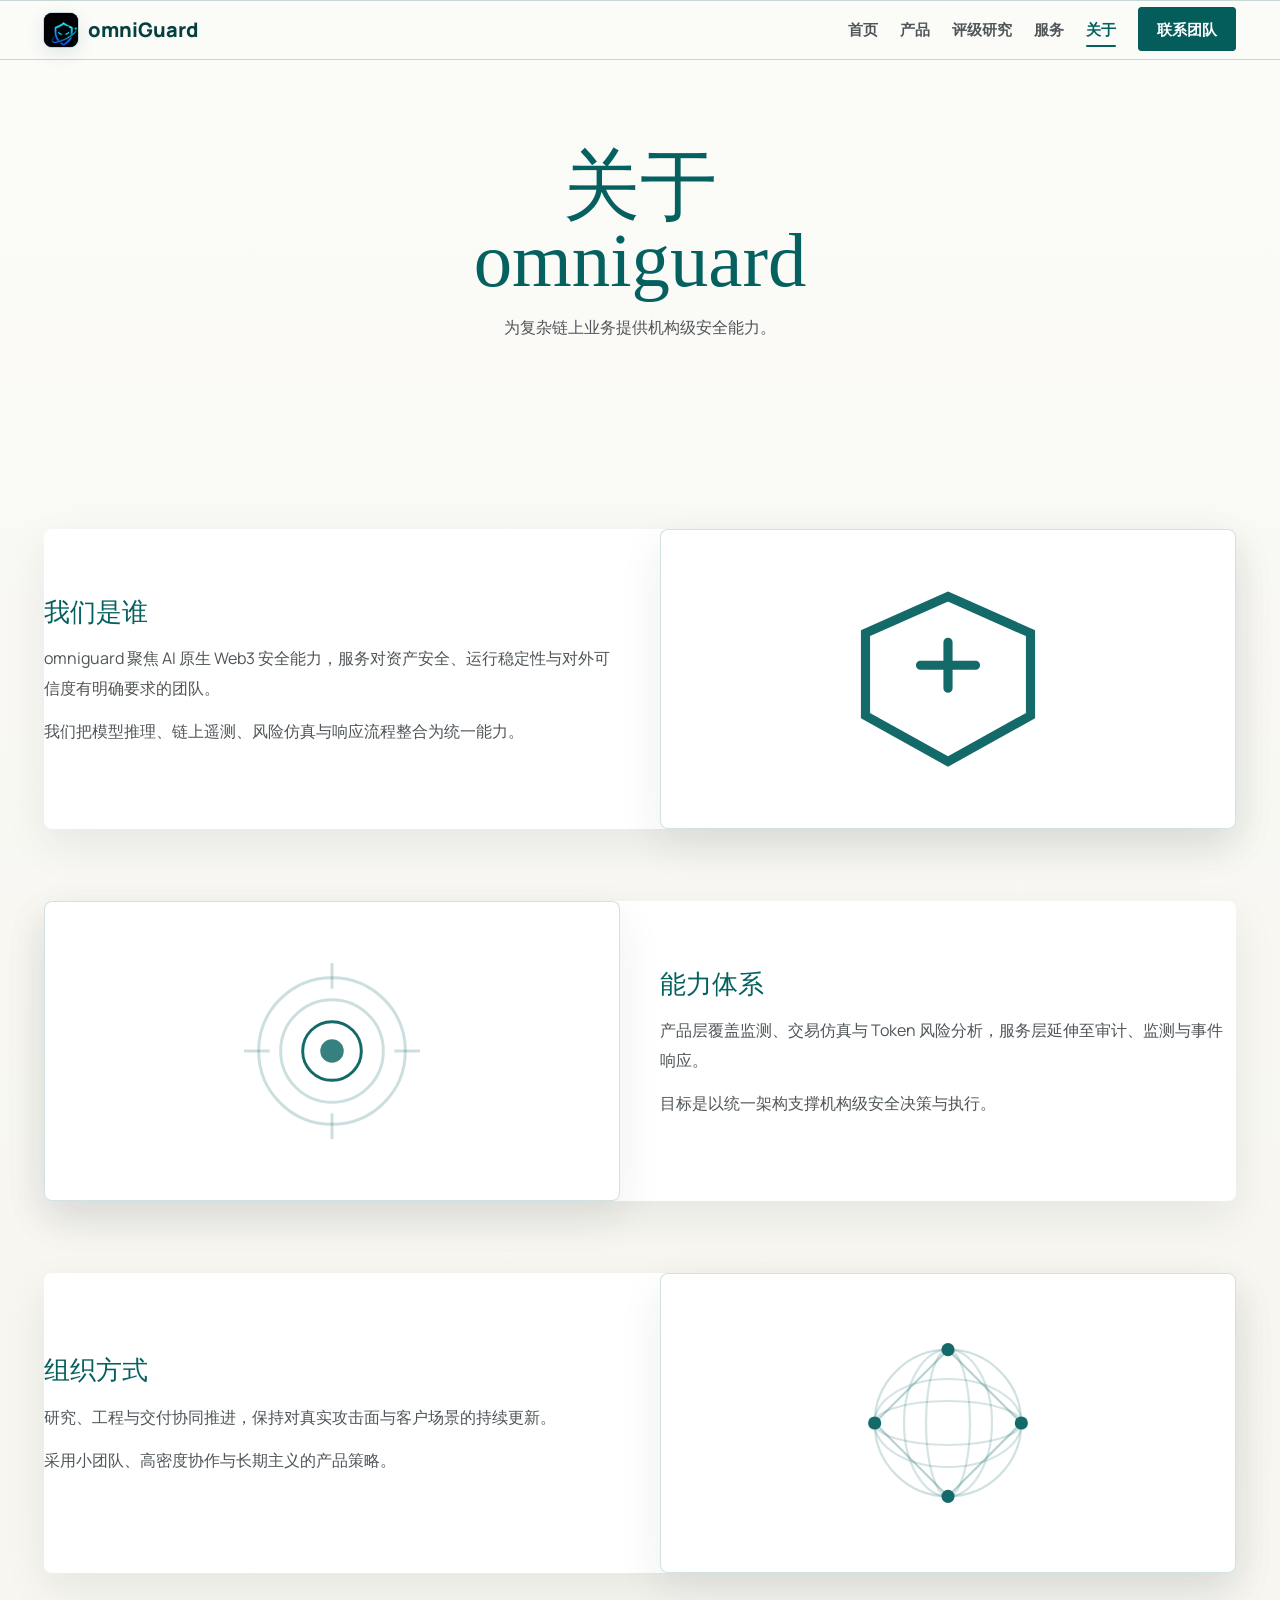
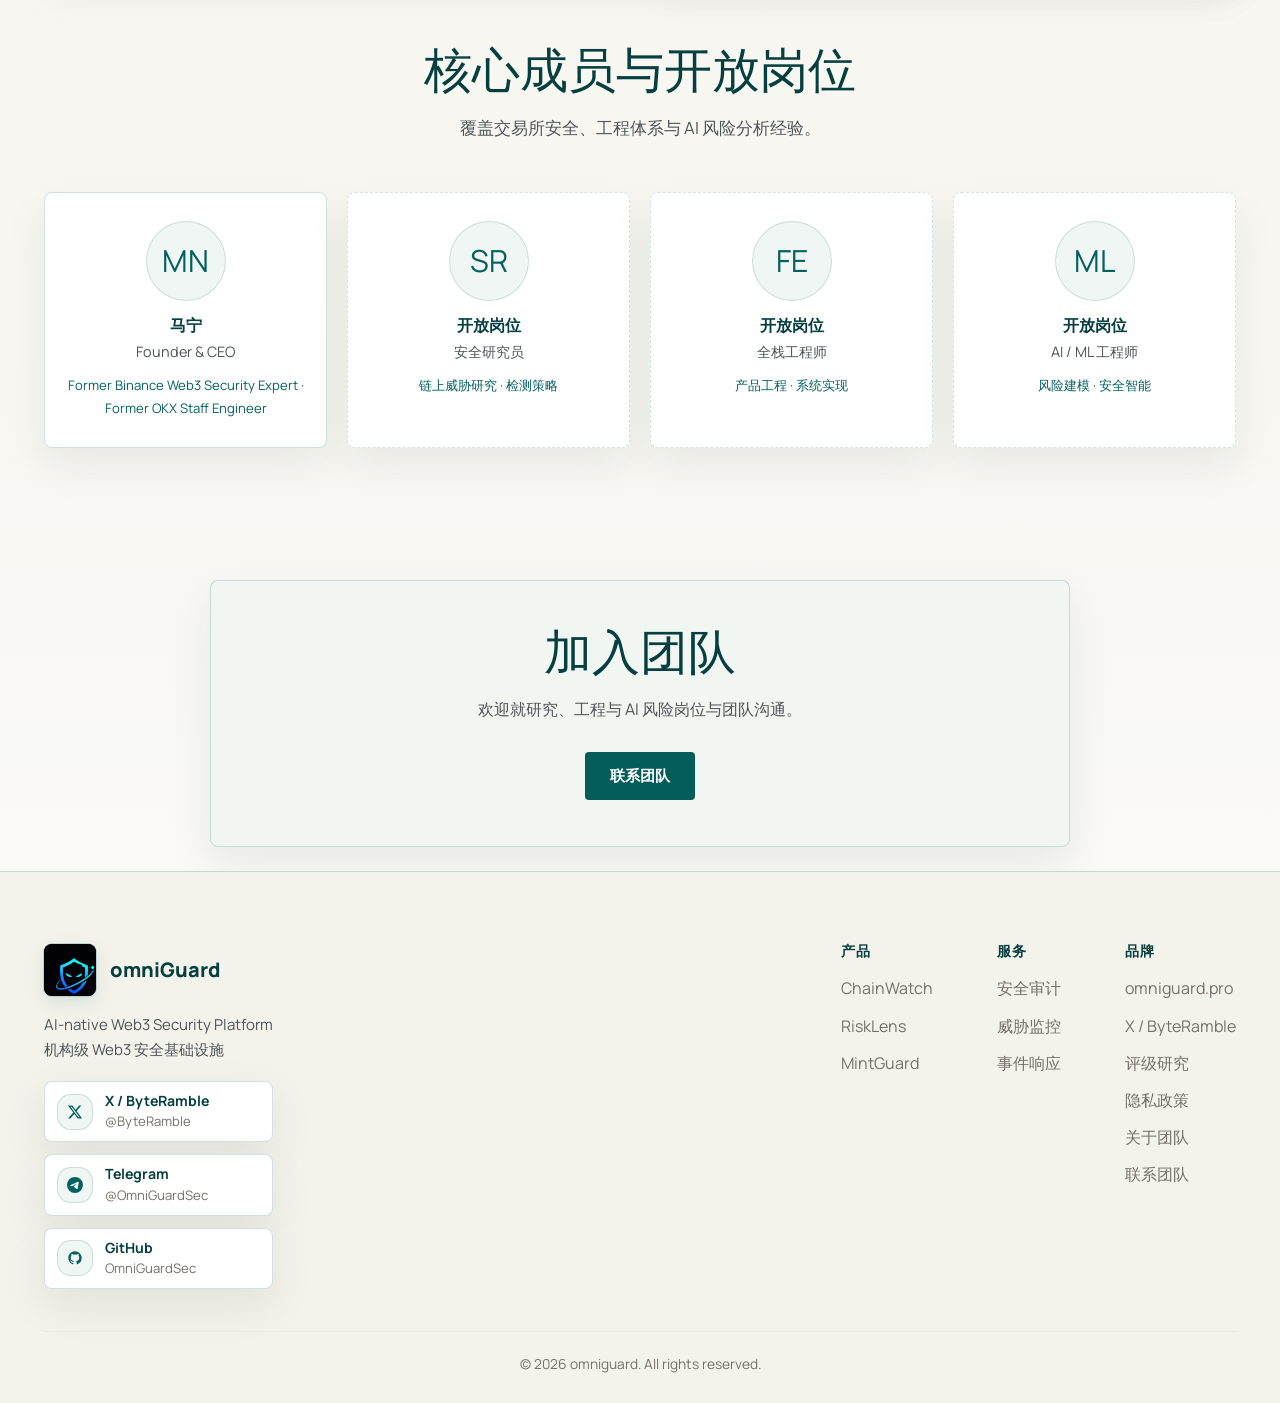
==== commit bfeb5eb7: "Deploy Omniguard site from 53487b1f0bff623750f61df28ea18f3dd6008f48" ====
--- a/about/index.html
+++ b/about/index.html
@@ -1 +1 @@
-<!DOCTYPE html><html lang="zh-CN"> <head><meta charset="UTF-8"><meta name="viewport" content="width=device-width, initial-scale=1.0"><title>关于 - omniguard | Web3 安全团队</title><meta name="description" content="omniguard 是聚焦 AI x Web3 Security 的机构级安全团队。"><meta property="og:title" content="关于 - omniguard | Web3 安全团队"><meta property="og:description" content="omniguard 是聚焦 AI x Web3 Security 的机构级安全团队。"><meta property="og:type" content="website"><meta property="og:url" content="https://omniguard.pro/about"><link rel="canonical" href="https://omniguard.pro/about"><link rel="icon" type="image/png" href="/favicon.png"><link rel="preconnect" href="https://fonts.googleapis.com"><link rel="preconnect" href="https://fonts.gstatic.com" crossorigin><link href="https://fonts.googleapis.com/css2?family=Manrope:wght@400;500;600;700;800&family=Sora:wght@400;500;600;700;800&display=swap" rel="stylesheet"><link rel="stylesheet" href="/_astro/BaseLayout.U9C_okvg.css"></head> <body data-brand="omniguard" data-email-user="mnuestc" data-email-host="gmail.com"> <nav class="navbar"> <div class="container"> <a href="/" class="logo" aria-label="omniguard 首页"> <img src="/brand/omniguard-mark.png" alt="" class="logo-mark" width="650" height="650" loading="eager" decoding="async" aria-hidden="true"> <img src="/brand/omniguard-wordmark.png" alt="" class="logo-wordmark" width="840" height="150" loading="eager" decoding="async" aria-hidden="true"> </a> <ul class="nav-links"> <li> <a href="/"> 首页 </a> </li><li> <a href="/products"> 产品 </a> </li><li> <a href="/ratings"> 评级研究 </a> </li><li> <a href="/services"> 服务 </a> </li><li> <a href="/about" class="active"> 关于 </a> </li> <li> <a href="https://omniguard.pro" class="nav-domain" target="_blank" rel="noopener"> omniguard.pro </a> </li> <li> <a href="/#contact" class="btn-contact">联系团队</a> </li> </ul> <button class="mobile-menu-btn" aria-label="菜单"><span></span><span></span><span></span></button> </div> </nav> <main class="site-main">  <section class="page-header"> <div class="container"> <h1>关于 omniguard</h1> <p>为复杂链上业务提供机构级安全能力。</p> </div> </section> <section class="about-page"> <div class="container"> <div class="about-content fade-in">  <div class="about-text"> <h3>我们是谁</h3> <p>omniguard 聚焦 AI 原生 Web3 安全能力，服务对资产安全、运行稳定性与对外可信度有明确要求的团队。</p><p>我们把模型推理、链上遥测、风险仿真与响应流程整合为统一能力。</p> </div> <div class="about-visual"> <svg class="visual-icon" width="220px" height="220px" viewBox="0 0 48 48" aria-hidden="true"><path d="M24 6 L42 14 L42 32 L24 42 L6 32 L6 14 Z" fill="none" stroke="currentColor" stroke-width="2"></path><path d="M24 16 L24 26 M18 21 L30 21" fill="none" stroke="currentColor" stroke-width="2" stroke-linecap="round"></path></svg> </div>   </div><div class="about-content fade-in about-content-reverse">   <div class="about-visual"> <svg class="visual-icon" width="220px" height="220px" viewBox="0 0 300 300" aria-hidden="true"><circle cx="150" cy="150" r="100" fill="none" stroke="currentColor" stroke-width="4" opacity="0.22"></circle><circle cx="150" cy="150" r="70" fill="none" stroke="currentColor" stroke-width="4" opacity="0.22"></circle><circle cx="150" cy="150" r="40" fill="none" stroke="currentColor" stroke-width="4"></circle><circle cx="150" cy="150" r="16" fill="currentColor" opacity="0.85"></circle><line x1="150" y1="30" x2="150" y2="65" stroke="currentColor" stroke-width="4" opacity="0.22"></line><line x1="150" y1="235" x2="150" y2="270" stroke="currentColor" stroke-width="4" opacity="0.22"></line><line x1="30" y1="150" x2="65" y2="150" stroke="currentColor" stroke-width="4" opacity="0.22"></line><line x1="235" y1="150" x2="270" y2="150" stroke="currentColor" stroke-width="4" opacity="0.22"></line></svg> </div> <div class="about-text"> <h3>能力体系</h3> <p>产品层覆盖监测、交易仿真与 Token 风险分析，服务层延伸至审计、监测与事件响应。</p><p>目标是以统一架构支撑机构级安全决策与执行。</p> </div>  </div><div class="about-content fade-in">  <div class="about-text"> <h3>组织方式</h3> <p>研究、工程与交付协同推进，保持对真实攻击面与客户场景的持续更新。</p><p>采用小团队、高密度协作与长期主义的产品策略。</p> </div> <div class="about-visual"> <svg class="visual-icon" width="220px" height="220px" viewBox="0 0 300 300" aria-hidden="true"><circle cx="150" cy="150" r="100" fill="none" stroke="currentColor" stroke-width="3" opacity="0.2"></circle><ellipse cx="150" cy="150" rx="100" ry="30" fill="none" stroke="currentColor" stroke-width="3" opacity="0.18"></ellipse><ellipse cx="150" cy="150" rx="100" ry="60" fill="none" stroke="currentColor" stroke-width="3" opacity="0.18"></ellipse><ellipse cx="150" cy="150" rx="30" ry="100" fill="none" stroke="currentColor" stroke-width="3" opacity="0.18"></ellipse><ellipse cx="150" cy="150" rx="60" ry="100" fill="none" stroke="currentColor" stroke-width="3" opacity="0.18"></ellipse><circle cx="150" cy="50" r="9" fill="currentColor"></circle><circle cx="250" cy="150" r="9" fill="currentColor"></circle><circle cx="150" cy="250" r="9" fill="currentColor"></circle><circle cx="50" cy="150" r="9" fill="currentColor"></circle><line x1="150" y1="50" x2="250" y2="150" stroke="currentColor" stroke-width="3" opacity="0.3"></line><line x1="250" y1="150" x2="150" y2="250" stroke="currentColor" stroke-width="3" opacity="0.3"></line><line x1="150" y1="250" x2="50" y2="150" stroke="currentColor" stroke-width="3" opacity="0.3"></line><line x1="50" y1="150" x2="150" y2="50" stroke="currentColor" stroke-width="3" opacity="0.3"></line></svg> </div>   </div> <section id="team" class="team-section"> <div class="section-head">  <h2 class="section-title">核心成员与开放岗位</h2> <p class="section-desc">覆盖交易所安全、工程体系与 AI 风险分析经验。</p> </div> <div class="team-grid"> <article class="team-card fade-in"> <div class="team-avatar">MN</div> <h4>马宁</h4> <span class="team-role">Founder &amp; CEO</span> <p class="team-bio">Former Binance Web3 Security Expert · Former OKX Staff Engineer</p> </article><article class="team-card fade-in team-hiring"> <div class="team-avatar">SR</div> <h4>开放岗位</h4> <span class="team-role">安全研究员</span> <p class="team-bio">链上威胁研究 · 检测策略</p> </article><article class="team-card fade-in team-hiring"> <div class="team-avatar">FE</div> <h4>开放岗位</h4> <span class="team-role">全栈工程师</span> <p class="team-bio">产品工程 · 系统实现</p> </article><article class="team-card fade-in team-hiring"> <div class="team-avatar">ML</div> <h4>开放岗位</h4> <span class="team-role">AI / ML 工程师</span> <p class="team-bio">风险建模 · 安全智能</p> </article> </div> </section> </div> </section> <section class="cta"> <div class="container"> <div class="domain-banner fade-in"> <h2>加入团队</h2> <p>欢迎就研究、工程与 AI 风险岗位与团队沟通。</p> <a href="/#contact" class="btn btn-primary">联系团队</a> </div> </div> </section>  </main> <footer> <div class="container"> <div class="footer-content"> <div class="footer-brand"> <a href="/" class="logo" aria-label="omniguard 首页"> <img src="/brand/omniguard-mark.png" alt="" class="logo-mark" width="650" height="650" loading="eager" decoding="async" aria-hidden="true"> <img src="/brand/omniguard-wordmark.png" alt="" class="logo-wordmark" width="840" height="150" loading="eager" decoding="async" aria-hidden="true"> </a> <p>AI-native Web3 Security Platform<br>机构级 Web3 安全基础设施</p> <div class="social-links social-links-compact"> <a href="https://x.com/ByteRamble" target="_blank" rel="noopener" class="social-link-card" aria-label="X / ByteRamble @ByteRamble" title="X / ByteRamble @ByteRamble"> <span class="social-link-icon" aria-hidden="true"> <svg class width="16px" height="16px" viewBox="0 0 24 24" aria-hidden="true"><path d="M18.244 2.25h3.308l-7.227 8.26 8.502 11.24H16.17l-5.214-6.817L4.99 21.75H1.68l7.73-8.835L1.254 2.25H8.08l4.713 6.231zm-1.161 17.52h1.833L7.084 4.126H5.117z" fill="currentColor"></path></svg> </span> <span class="social-link-copy"> <strong>X / ByteRamble</strong> <span>@ByteRamble</span>  </span> </a><a href="https://t.me/OmniGuardSec" target="_blank" rel="noopener" class="social-link-card" aria-label="Telegram @OmniGuardSec" title="Telegram @OmniGuardSec"> <span class="social-link-icon" aria-hidden="true"> <svg class width="16px" height="16px" viewBox="0 0 24 24" aria-hidden="true"><path d="M11.944 0A12 12 0 000 12a12 12 0 0012 12 12 12 0 0012-12A12 12 0 0012 0h-.056zm4.962 7.224c.1-.002.321.023.465.14a.506.506 0 01.171.325c.016.093.036.306.02.472-.18 1.898-.962 6.502-1.36 8.627-.168.9-.499 1.201-.82 1.23-.696.065-1.225-.46-1.9-.902-1.056-.693-1.653-1.124-2.678-1.8-1.185-.78-.417-1.21.258-1.91.177-.184 3.247-2.977 3.307-3.23.007-.032.014-.15-.056-.212s-.174-.041-.249-.024c-.106.024-1.793 1.14-5.061 3.345-.48.33-.913.49-1.302.48-.428-.008-1.252-.241-1.865-.44-.752-.245-1.349-.374-1.297-.789.027-.216.325-.437.893-.663 3.498-1.524 5.83-2.529 6.998-3.014 3.332-1.386 4.025-1.627 4.476-1.635z" fill="currentColor"></path></svg> </span> <span class="social-link-copy"> <strong>Telegram</strong> <span>@OmniGuardSec</span>  </span> </a><a href="https://github.com/OmniGuardSec" target="_blank" rel="noopener" class="social-link-card" aria-label="GitHub OmniGuardSec" title="GitHub OmniGuardSec"> <span class="social-link-icon" aria-hidden="true"> <svg class width="16px" height="16px" viewBox="0 0 24 24" aria-hidden="true"><path d="M12 2C6.477 2 2 6.484 2 12.017c0 4.425 2.865 8.18 6.839 9.504.5.092.682-.217.682-.483 0-.237-.008-.868-.013-1.703-2.782.605-3.369-1.343-3.369-1.343-.454-1.158-1.11-1.466-1.11-1.466-.908-.62.069-.608.069-.608 1.003.07 1.531 1.032 1.531 1.032.892 1.53 2.341 1.088 2.91.832.092-.647.35-1.088.636-1.338-2.22-.253-4.555-1.113-4.555-4.951 0-1.093.39-1.988 1.029-2.688-.103-.253-.446-1.272.098-2.65 0 0 .84-.27 2.75 1.026A9.564 9.564 0 0112 6.844c.85.004 1.705.115 2.504.337 1.909-1.296 2.747-1.027 2.747-1.027.546 1.379.202 2.398.1 2.651.64.7 1.028 1.595 1.028 2.688 0 3.848-2.339 4.695-4.566 4.943.359.309.678.92.678 1.855 0 1.338-.012 2.419-.012 2.747 0 .268.18.58.688.482A10.019 10.019 0 0022 12.017C22 6.484 17.522 2 12 2z" fill="currentColor"></path></svg> </span> <span class="social-link-copy"> <strong>GitHub</strong> <span>OmniGuardSec</span>  </span> </a> </div> </div> <div class="footer-links"> <div class="link-group"> <h4>产品</h4> <a href="/products#chainwatch"> ChainWatch </a><a href="/products#risklens"> RiskLens </a><a href="/products#mintguard"> MintGuard </a> </div><div class="link-group"> <h4>服务</h4> <a href="/services"> 安全审计 </a><a href="/services"> 威胁监控 </a><a href="/services"> 事件响应 </a> </div><div class="link-group"> <h4>品牌</h4> <a href="https://omniguard.pro" target="_blank" rel="noopener"> omniguard.pro </a><a href="https://x.com/ByteRamble" target="_blank" rel="noopener"> X / ByteRamble </a><a href="/ratings"> 评级研究 </a><a href="/privacy"> 隐私政策 </a><a href="/about"> 关于团队 </a><a href="/#contact"> 联系团队 </a> </div> </div> </div> <div class="footer-bottom"> <p>&copy; 2026 omniguard. All rights reserved.</p> </div> </div> </footer> <script type="module" src="/scripts/main.js"></script> </body> </html>+<!DOCTYPE html><html lang="zh-CN"> <head><meta charset="UTF-8"><meta name="viewport" content="width=device-width, initial-scale=1.0"><title>关于 - omniguard | Web3 安全团队</title><meta name="description" content="omniguard 是聚焦 AI x Web3 Security 的机构级安全团队。"><meta property="og:title" content="关于 - omniguard | Web3 安全团队"><meta property="og:description" content="omniguard 是聚焦 AI x Web3 Security 的机构级安全团队。"><meta property="og:type" content="website"><meta property="og:url" content="https://omniguard.pro/about"><link rel="canonical" href="https://omniguard.pro/about"><link rel="icon" type="image/png" href="/favicon.png"><link rel="preconnect" href="https://fonts.googleapis.com"><link rel="preconnect" href="https://fonts.gstatic.com" crossorigin><link href="https://fonts.googleapis.com/css2?family=Manrope:wght@400;500;600;700;800&family=Sora:wght@400;500;600;700;800&display=swap" rel="stylesheet"><link rel="stylesheet" href="/_astro/BaseLayout.OiSTsIBX.css"></head> <body data-brand="omniguard" data-email-user="mnuestc" data-email-host="gmail.com"> <nav class="navbar"> <div class="container"> <a href="/" class="logo" aria-label="omniguard 首页"> <img src="/brand/omniguard-mark.png" alt="" class="logo-mark" width="650" height="650" loading="eager" decoding="async" aria-hidden="true"> <img src="/brand/omniguard-wordmark.png" alt="" class="logo-wordmark" width="840" height="150" loading="eager" decoding="async" aria-hidden="true"> <span class="logo-text">omniGuard</span> </a> <ul class="nav-links"> <li> <a href="/"> 首页 </a> </li><li> <a href="/products"> 产品 </a> </li><li> <a href="/ratings"> 评级研究 </a> </li><li> <a href="/services"> 服务 </a> </li><li> <a href="/about" class="active"> 关于 </a> </li> <li> <a href="/#contact" class="btn-contact">联系团队</a> </li> </ul> <button class="mobile-menu-btn" aria-label="菜单"><span></span><span></span><span></span></button> </div> </nav> <main class="site-main">  <section class="page-header"> <div class="container"> <h1>关于 omniguard</h1> <p>为复杂链上业务提供机构级安全能力。</p> </div> </section> <section class="about-page"> <div class="container"> <div class="about-content fade-in">  <div class="about-text"> <h3>我们是谁</h3> <p>omniguard 聚焦 AI 原生 Web3 安全能力，服务对资产安全、运行稳定性与对外可信度有明确要求的团队。</p><p>我们把模型推理、链上遥测、风险仿真与响应流程整合为统一能力。</p> </div> <div class="about-visual"> <svg class="visual-icon" width="220px" height="220px" viewBox="0 0 48 48" aria-hidden="true"><path d="M24 6 L42 14 L42 32 L24 42 L6 32 L6 14 Z" fill="none" stroke="currentColor" stroke-width="2"></path><path d="M24 16 L24 26 M18 21 L30 21" fill="none" stroke="currentColor" stroke-width="2" stroke-linecap="round"></path></svg> </div>   </div><div class="about-content fade-in about-content-reverse">   <div class="about-visual"> <svg class="visual-icon" width="220px" height="220px" viewBox="0 0 300 300" aria-hidden="true"><circle cx="150" cy="150" r="100" fill="none" stroke="currentColor" stroke-width="4" opacity="0.22"></circle><circle cx="150" cy="150" r="70" fill="none" stroke="currentColor" stroke-width="4" opacity="0.22"></circle><circle cx="150" cy="150" r="40" fill="none" stroke="currentColor" stroke-width="4"></circle><circle cx="150" cy="150" r="16" fill="currentColor" opacity="0.85"></circle><line x1="150" y1="30" x2="150" y2="65" stroke="currentColor" stroke-width="4" opacity="0.22"></line><line x1="150" y1="235" x2="150" y2="270" stroke="currentColor" stroke-width="4" opacity="0.22"></line><line x1="30" y1="150" x2="65" y2="150" stroke="currentColor" stroke-width="4" opacity="0.22"></line><line x1="235" y1="150" x2="270" y2="150" stroke="currentColor" stroke-width="4" opacity="0.22"></line></svg> </div> <div class="about-text"> <h3>能力体系</h3> <p>产品层覆盖监测、交易仿真与 Token 风险分析，服务层延伸至审计、监测与事件响应。</p><p>目标是以统一架构支撑机构级安全决策与执行。</p> </div>  </div><div class="about-content fade-in">  <div class="about-text"> <h3>组织方式</h3> <p>研究、工程与交付协同推进，保持对真实攻击面与客户场景的持续更新。</p><p>采用小团队、高密度协作与长期主义的产品策略。</p> </div> <div class="about-visual"> <svg class="visual-icon" width="220px" height="220px" viewBox="0 0 300 300" aria-hidden="true"><circle cx="150" cy="150" r="100" fill="none" stroke="currentColor" stroke-width="3" opacity="0.2"></circle><ellipse cx="150" cy="150" rx="100" ry="30" fill="none" stroke="currentColor" stroke-width="3" opacity="0.18"></ellipse><ellipse cx="150" cy="150" rx="100" ry="60" fill="none" stroke="currentColor" stroke-width="3" opacity="0.18"></ellipse><ellipse cx="150" cy="150" rx="30" ry="100" fill="none" stroke="currentColor" stroke-width="3" opacity="0.18"></ellipse><ellipse cx="150" cy="150" rx="60" ry="100" fill="none" stroke="currentColor" stroke-width="3" opacity="0.18"></ellipse><circle cx="150" cy="50" r="9" fill="currentColor"></circle><circle cx="250" cy="150" r="9" fill="currentColor"></circle><circle cx="150" cy="250" r="9" fill="currentColor"></circle><circle cx="50" cy="150" r="9" fill="currentColor"></circle><line x1="150" y1="50" x2="250" y2="150" stroke="currentColor" stroke-width="3" opacity="0.3"></line><line x1="250" y1="150" x2="150" y2="250" stroke="currentColor" stroke-width="3" opacity="0.3"></line><line x1="150" y1="250" x2="50" y2="150" stroke="currentColor" stroke-width="3" opacity="0.3"></line><line x1="50" y1="150" x2="150" y2="50" stroke="currentColor" stroke-width="3" opacity="0.3"></line></svg> </div>   </div> <section id="team" class="team-section"> <div class="section-head">  <h2 class="section-title">核心成员与开放岗位</h2> <p class="section-desc">覆盖交易所安全、工程体系与 AI 风险分析经验。</p> </div> <div class="team-grid"> <article class="team-card fade-in"> <div class="team-avatar">MN</div> <h4>马宁</h4> <span class="team-role">Founder &amp; CEO</span> <p class="team-bio">Former Binance Web3 Security Expert · Former OKX Staff Engineer</p> </article><article class="team-card fade-in team-hiring"> <div class="team-avatar">SR</div> <h4>开放岗位</h4> <span class="team-role">安全研究员</span> <p class="team-bio">链上威胁研究 · 检测策略</p> </article><article class="team-card fade-in team-hiring"> <div class="team-avatar">FE</div> <h4>开放岗位</h4> <span class="team-role">全栈工程师</span> <p class="team-bio">产品工程 · 系统实现</p> </article><article class="team-card fade-in team-hiring"> <div class="team-avatar">ML</div> <h4>开放岗位</h4> <span class="team-role">AI / ML 工程师</span> <p class="team-bio">风险建模 · 安全智能</p> </article> </div> </section> </div> </section> <section class="cta"> <div class="container"> <div class="domain-banner fade-in"> <h2>加入团队</h2> <p>欢迎就研究、工程与 AI 风险岗位与团队沟通。</p> <a href="/#contact" class="btn btn-primary">联系团队</a> </div> </div> </section>  </main> <footer> <div class="container"> <div class="footer-content"> <div class="footer-brand"> <a href="/" class="logo" aria-label="omniguard 首页"> <img src="/brand/omniguard-mark.png" alt="" class="logo-mark" width="650" height="650" loading="eager" decoding="async" aria-hidden="true"> <img src="/brand/omniguard-wordmark.png" alt="" class="logo-wordmark" width="840" height="150" loading="eager" decoding="async" aria-hidden="true"> <span class="logo-text">omniGuard</span> </a> <p>AI-native Web3 Security Platform<br>机构级 Web3 安全基础设施</p> <div class="social-links social-links-compact"> <a href="https://x.com/ByteRamble" target="_blank" rel="noopener" class="social-link-card" aria-label="X / ByteRamble @ByteRamble" title="X / ByteRamble @ByteRamble"> <span class="social-link-icon" aria-hidden="true"> <svg class width="16px" height="16px" viewBox="0 0 24 24" aria-hidden="true"><path d="M18.244 2.25h3.308l-7.227 8.26 8.502 11.24H16.17l-5.214-6.817L4.99 21.75H1.68l7.73-8.835L1.254 2.25H8.08l4.713 6.231zm-1.161 17.52h1.833L7.084 4.126H5.117z" fill="currentColor"></path></svg> </span> <span class="social-link-copy"> <strong>X / ByteRamble</strong> <span>@ByteRamble</span>  </span> </a><a href="https://t.me/OmniGuardSec" target="_blank" rel="noopener" class="social-link-card" aria-label="Telegram @OmniGuardSec" title="Telegram @OmniGuardSec"> <span class="social-link-icon" aria-hidden="true"> <svg class width="16px" height="16px" viewBox="0 0 24 24" aria-hidden="true"><path d="M11.944 0A12 12 0 000 12a12 12 0 0012 12 12 12 0 0012-12A12 12 0 0012 0h-.056zm4.962 7.224c.1-.002.321.023.465.14a.506.506 0 01.171.325c.016.093.036.306.02.472-.18 1.898-.962 6.502-1.36 8.627-.168.9-.499 1.201-.82 1.23-.696.065-1.225-.46-1.9-.902-1.056-.693-1.653-1.124-2.678-1.8-1.185-.78-.417-1.21.258-1.91.177-.184 3.247-2.977 3.307-3.23.007-.032.014-.15-.056-.212s-.174-.041-.249-.024c-.106.024-1.793 1.14-5.061 3.345-.48.33-.913.49-1.302.48-.428-.008-1.252-.241-1.865-.44-.752-.245-1.349-.374-1.297-.789.027-.216.325-.437.893-.663 3.498-1.524 5.83-2.529 6.998-3.014 3.332-1.386 4.025-1.627 4.476-1.635z" fill="currentColor"></path></svg> </span> <span class="social-link-copy"> <strong>Telegram</strong> <span>@OmniGuardSec</span>  </span> </a><a href="https://github.com/OmniGuardSec" target="_blank" rel="noopener" class="social-link-card" aria-label="GitHub OmniGuardSec" title="GitHub OmniGuardSec"> <span class="social-link-icon" aria-hidden="true"> <svg class width="16px" height="16px" viewBox="0 0 24 24" aria-hidden="true"><path d="M12 2C6.477 2 2 6.484 2 12.017c0 4.425 2.865 8.18 6.839 9.504.5.092.682-.217.682-.483 0-.237-.008-.868-.013-1.703-2.782.605-3.369-1.343-3.369-1.343-.454-1.158-1.11-1.466-1.11-1.466-.908-.62.069-.608.069-.608 1.003.07 1.531 1.032 1.531 1.032.892 1.53 2.341 1.088 2.91.832.092-.647.35-1.088.636-1.338-2.22-.253-4.555-1.113-4.555-4.951 0-1.093.39-1.988 1.029-2.688-.103-.253-.446-1.272.098-2.65 0 0 .84-.27 2.75 1.026A9.564 9.564 0 0112 6.844c.85.004 1.705.115 2.504.337 1.909-1.296 2.747-1.027 2.747-1.027.546 1.379.202 2.398.1 2.651.64.7 1.028 1.595 1.028 2.688 0 3.848-2.339 4.695-4.566 4.943.359.309.678.92.678 1.855 0 1.338-.012 2.419-.012 2.747 0 .268.18.58.688.482A10.019 10.019 0 0022 12.017C22 6.484 17.522 2 12 2z" fill="currentColor"></path></svg> </span> <span class="social-link-copy"> <strong>GitHub</strong> <span>OmniGuardSec</span>  </span> </a> </div> </div> <div class="footer-links"> <div class="link-group"> <h4>产品</h4> <a href="/products#chainwatch"> ChainWatch </a><a href="/products#risklens"> RiskLens </a><a href="/products#mintguard"> MintGuard </a> </div><div class="link-group"> <h4>服务</h4> <a href="/services"> 安全审计 </a><a href="/services"> 威胁监控 </a><a href="/services"> 事件响应 </a> </div><div class="link-group"> <h4>品牌</h4> <a href="https://omniguard.pro" target="_blank" rel="noopener"> omniguard.pro </a><a href="https://x.com/ByteRamble" target="_blank" rel="noopener"> X / ByteRamble </a><a href="/ratings"> 评级研究 </a><a href="/privacy"> 隐私政策 </a><a href="/about"> 关于团队 </a><a href="/#contact"> 联系团队 </a> </div> </div> </div> <div class="footer-bottom"> <p>&copy; 2026 omniguard. All rights reserved.</p> </div> </div> </footer> <script type="module" src="/scripts/main.js"></script> </body> </html>
--- a/_astro/BaseLayout.OiSTsIBX.css
+++ b/_astro/BaseLayout.OiSTsIBX.css
@@ -0,0 +1 @@
+:root{--bg-0: #040814;--bg-1: #07101f;--bg-2: #0d1730;--bg-3: #132042;--surface: rgba(8, 14, 30, .72);--surface-strong: rgba(11, 18, 37, .9);--surface-soft: rgba(16, 27, 53, .72);--surface-highlight: rgba(17, 33, 65, .95);--text-1: #f5fbff;--text-2: #b1bfd7;--text-3: #7d8ba8;--brand-1: #7af7d3;--brand-2: #5a8cff;--brand-3: #22d1ee;--brand-1-rgb: 122, 247, 211;--brand-2-rgb: 90, 140, 255;--brand-3-rgb: 34, 209, 238;--accent-gradient: linear-gradient(135deg, var(--brand-1) 0%, var(--brand-3) 42%, var(--brand-2) 100%);--accent-gradient-soft: linear-gradient(135deg, rgba(var(--brand-1-rgb), .18) 0%, rgba(var(--brand-2-rgb), .18) 100%);--line: rgba(154, 176, 214, .15);--line-strong: rgba(var(--brand-1-rgb), .32);--shadow-lg: 0 28px 90px rgba(0, 0, 0, .42);--shadow-md: 0 18px 48px rgba(0, 0, 0, .3);--glow: 0 0 0 1px rgba(var(--brand-1-rgb), .06), 0 12px 60px rgba(var(--brand-2-rgb), .12);--font-display: "Sora", "Segoe UI", sans-serif;--font-sans: "Manrope", "Segoe UI", sans-serif;--font-mono: "SFMono-Regular", "Consolas", "Liberation Mono", monospace;--radius-xs: 10px;--radius-sm: 14px;--radius-md: 20px;--radius-lg: 28px;--radius-xl: 36px;--radius-pill: 999px;--container-max: 1240px;--container-px: 24px;--section-y: 112px;--ease: cubic-bezier(.16, 1, .3, 1);--duration-fast: .18s;--duration-base: .32s;--duration-slow: .7s}*,*:before,*:after{box-sizing:border-box;margin:0;padding:0}html{scroll-behavior:smooth;background:var(--bg-0)}body{font-family:var(--font-sans);color:var(--text-1);line-height:1.7;min-height:100vh;overflow-x:hidden;background:radial-gradient(circle at 12% 0%,rgba(var(--brand-1-rgb),.12) 0%,transparent 34%),radial-gradient(circle at 82% 14%,rgba(var(--brand-2-rgb),.18) 0%,transparent 28%),radial-gradient(circle at 50% 100%,rgba(var(--brand-3-rgb),.08) 0%,transparent 30%),linear-gradient(180deg,#030711,#060c18 34%,#04070f);-webkit-font-smoothing:antialiased;-moz-osx-font-smoothing:grayscale}.site-main{min-height:100vh}body:before{content:"";position:fixed;inset:0;background-image:linear-gradient(rgba(255,255,255,.03) 1px,transparent 1px),linear-gradient(90deg,rgba(255,255,255,.03) 1px,transparent 1px);background-size:72px 72px;mask-image:radial-gradient(circle at center,black 28%,transparent 88%);opacity:.3;pointer-events:none;z-index:-2}body:after{content:"";position:fixed;inset:0;background:linear-gradient(180deg,rgba(255,255,255,.018) 0%,transparent 20%,transparent 80%,rgba(255,255,255,.018) 100%);pointer-events:none;z-index:-1}img,svg{display:block;max-width:100%}a{color:inherit;text-decoration:none}ul{list-style:none}h1,h2,h3,h4{font-family:var(--font-display);line-height:1.08;letter-spacing:-.03em;color:var(--text-1);text-wrap:balance}h1{font-size:clamp(3rem,6vw,5.5rem);font-weight:800}h2{font-size:clamp(2rem,4vw,3.4rem);font-weight:700}h3{font-size:clamp(1.55rem,2.4vw,2rem);font-weight:700}h4{font-size:1.08rem;font-weight:700}section,footer{position:relative}.container{width:min(100%,var(--container-max));margin:0 auto;padding:0 var(--container-px)}.gradient-text{background:var(--accent-gradient);-webkit-background-clip:text;background-clip:text;color:transparent}.section-head{max-width:700px;margin:0 auto 48px;text-align:center}.section-head-left{margin-left:0;text-align:left}.section-title{margin-bottom:16px}.section-title-en,.page-title-en,.hero-title-en{color:var(--text-3);font-size:.92rem;font-weight:700;letter-spacing:.16em;text-transform:uppercase}.section-title-en{margin:-4px 0 14px}.section-title-en-left,.section-desc-left{text-align:left}.section-desc{font-size:1.05rem;line-height:1.82;color:var(--text-2);text-wrap:pretty}.section-desc-en,.page-desc-en,.hero-desc-en{color:var(--text-3);font-size:.92rem;line-height:1.72}.section-desc-en{margin-top:10px}.section-kicker,.page-eyebrow{display:inline-flex;align-items:center;gap:10px;padding:8px 14px;margin-bottom:18px;border-radius:var(--radius-pill);border:1px solid rgba(var(--brand-1-rgb),.22);background:rgba(var(--brand-1-rgb),.08);color:var(--brand-1);font-size:.74rem;font-weight:700;letter-spacing:.2em;text-transform:uppercase}.glass-panel{background:linear-gradient(180deg,rgba(255,255,255,.03) 0%,transparent 100%),var(--surface);border:1px solid var(--line);border-radius:var(--radius-lg);backdrop-filter:blur(20px);-webkit-backdrop-filter:blur(20px);box-shadow:var(--glow)}.btn{display:inline-flex;align-items:center;justify-content:center;gap:10px;min-height:54px;padding:0 28px;border-radius:var(--radius-pill);border:1px solid transparent;font-size:.96rem;font-weight:700;font-family:var(--font-sans);line-height:1;cursor:pointer;transition:transform var(--duration-fast) var(--ease),box-shadow var(--duration-base) var(--ease),border-color var(--duration-base) var(--ease),background var(--duration-base) var(--ease),color var(--duration-base) var(--ease)}.btn:hover{transform:translateY(-2px)}.btn-primary{color:#04101d;background:var(--accent-gradient);box-shadow:0 18px 48px rgba(var(--brand-2-rgb),.28)}.btn-primary:hover{box-shadow:0 22px 58px rgba(var(--brand-2-rgb),.35)}.btn-ghost{color:var(--text-1);border-color:#9fb2d238;background:#ffffff05}.btn-ghost:hover{border-color:rgba(var(--brand-1-rgb),.42);background:rgba(var(--brand-1-rgb),.08)}.navbar{position:fixed;top:0;left:0;right:0;z-index:1000;padding:16px 0;background:#030814b8;border-bottom:1px solid rgba(151,173,207,.12);backdrop-filter:blur(24px);-webkit-backdrop-filter:blur(24px);transition:background var(--duration-base) var(--ease),border-color var(--duration-base) var(--ease)}.navbar.scrolled{background:#030814e6;border-color:rgba(var(--brand-2-rgb),.16)}.navbar .container{display:flex;align-items:center;justify-content:space-between;gap:20px}.logo{display:inline-flex;align-items:center;gap:12px;flex-shrink:0}.logo-mark{width:44px;height:44px;display:block;object-fit:contain}.logo-wordmark{width:auto;height:22px;display:block;object-fit:contain}.nav-links{display:flex;align-items:center;gap:28px}.nav-links a{position:relative;font-size:.92rem;font-weight:600;color:var(--text-2);transition:color var(--duration-fast) var(--ease)}.nav-links a:hover,.nav-links a.active{color:var(--text-1)}.nav-links a.active:after{content:"";position:absolute;left:0;right:0;bottom:-8px;height:2px;border-radius:999px;background:var(--accent-gradient)}.nav-domain{padding:10px 14px;border-radius:var(--radius-pill);border:1px solid rgba(var(--brand-1-rgb),.18);background:rgba(var(--brand-1-rgb),.07);color:var(--brand-1)!important}.btn-contact{min-height:44px;padding:11px 18px;border-radius:var(--radius-pill);background:rgba(var(--brand-2-rgb),.14);border:1px solid rgba(var(--brand-2-rgb),.24);color:var(--text-1)!important}.btn-contact:hover{background:var(--accent-gradient-soft);border-color:rgba(var(--brand-1-rgb),.34)}.mobile-menu-btn{display:none;flex-direction:column;gap:5px;background:transparent;border:none;padding:6px;cursor:pointer}.mobile-menu-btn span{width:24px;height:2px;border-radius:999px;background:var(--text-1);transition:transform var(--duration-base) var(--ease),opacity var(--duration-base) var(--ease)}.mobile-menu-btn.active span:nth-child(1){transform:translateY(7px) rotate(45deg)}.mobile-menu-btn.active span:nth-child(2){opacity:0}.mobile-menu-btn.active span:nth-child(3){transform:translateY(-7px) rotate(-45deg)}.hero{padding:176px 0 104px;min-height:100vh;display:flex;align-items:center}.hero-grid{display:grid;grid-template-columns:minmax(0,1.06fr) minmax(0,.94fr);gap:34px;align-items:center}.hero-copy{position:relative;z-index:1}.hero-desc{max-width:620px;margin-top:24px;font-size:1.06rem;line-height:1.88;color:#d7e3f7;text-wrap:pretty}.hero-title-en{margin-top:18px}.hero-desc-en{margin-top:12px;max-width:640px}.hero-actions{display:flex;flex-wrap:wrap;gap:16px;margin-top:34px}.hero-proof{display:grid;grid-template-columns:repeat(3,minmax(0,1fr));gap:14px;margin-top:34px}.proof-item{display:block;padding:18px;border-radius:var(--radius-md);border:1px solid rgba(154,176,214,.14);background:linear-gradient(180deg,rgba(255,255,255,.045) 0%,transparent 100%),#ffffff05;box-shadow:inset 0 1px #ffffff0a;backdrop-filter:blur(18px);-webkit-backdrop-filter:blur(18px)}.proof-item-link{transition:transform var(--duration-fast) var(--ease),border-color var(--duration-base) var(--ease),background var(--duration-base) var(--ease),box-shadow var(--duration-base) var(--ease)}.proof-item-link:hover{transform:translateY(-3px);border-color:rgba(var(--brand-1-rgb),.28);background:rgba(var(--brand-1-rgb),.06);box-shadow:var(--shadow-md)}.proof-label{display:block;margin-bottom:10px;font-size:.72rem;font-weight:700;letter-spacing:.18em;text-transform:uppercase;color:var(--brand-1)}.proof-item strong{display:block;margin-bottom:8px;font-family:var(--font-display);font-size:1.08rem;color:var(--text-1)}.proof-item p{font-size:.88rem;line-height:1.7;text-wrap:pretty}.hero-stack{position:relative;display:grid;gap:18px}.hero-orbit{position:absolute;inset:-30px -40px auto auto;width:460px;height:460px;pointer-events:none;opacity:.9}.orbit{position:absolute;inset:50%;border-radius:50%;border:1px solid rgba(var(--brand-1-rgb),.14);transform:translate(-50%,-50%)}.orbit-a{width:100%;height:100%;animation:rotate-orbit 30s linear infinite}.orbit-b{width:74%;height:74%;border-color:rgba(var(--brand-2-rgb),.16);animation:rotate-orbit-reverse 24s linear infinite}.orbit-c{width:48%;height:48%;border-color:rgba(var(--brand-3-rgb),.2);animation:rotate-orbit 18s linear infinite}.orbit-node{position:absolute;width:12px;height:12px;border-radius:50%;background:var(--accent-gradient);box-shadow:0 0 22px rgba(var(--brand-1-rgb),.4)}.node-a{top:24%;left:10%}.node-b{top:18%;right:18%}.node-c{bottom:20%;left:18%}.node-d{bottom:10%;right:14%}.hero-board,.hero-terminal{position:relative;overflow:hidden}.hero-board:before,.hero-terminal:before{content:"";position:absolute;inset:0;background:linear-gradient(180deg,rgba(255,255,255,.04) 0%,transparent 36%),radial-gradient(circle at top right,rgba(var(--brand-1-rgb),.1) 0%,transparent 30%);pointer-events:none}.hero-board{padding:24px;background:linear-gradient(180deg,rgba(255,255,255,.02) 0%,transparent 100%),#070f1ec7}.hero-terminal{padding:0;background:linear-gradient(180deg,rgba(255,255,255,.02) 0%,transparent 100%),#060c19eb}.panel-topline,.terminal-top{display:flex;align-items:center;justify-content:space-between;gap:12px;margin-bottom:18px;color:var(--text-3);font-size:.76rem;font-weight:700;letter-spacing:.16em;text-transform:uppercase}.signal-grid{display:grid;grid-template-columns:repeat(2,minmax(0,1fr));gap:14px}.signal-card{min-height:138px;padding:18px;border-radius:var(--radius-md);border:1px solid rgba(152,176,214,.14);background:linear-gradient(180deg,rgba(255,255,255,.035) 0%,transparent 100%),#ffffff05}.signal-card-wide{grid-column:span 2;min-height:164px}.signal-label{display:block;margin-bottom:14px;color:var(--brand-1);font-size:.74rem;font-weight:700;letter-spacing:.18em;text-transform:uppercase}.signal-card strong{display:block;margin-bottom:10px;font-family:var(--font-display);font-size:1.34rem;line-height:1.2}.signal-card p{font-size:.92rem;line-height:1.75}.terminal-top{position:relative;margin:0;padding:16px 20px;border-bottom:1px solid rgba(152,176,214,.1);background:#ffffff05;justify-content:flex-start}.terminal-top span{width:10px;height:10px;border-radius:50%;background:#ffffff2e}.terminal-top span:nth-child(1){background:#ff6b6b}.terminal-top span:nth-child(2){background:#ffd166}.terminal-top span:nth-child(3){background:#06d6a0}.terminal-top b{margin-left:8px;color:var(--text-2);font-size:.78rem;letter-spacing:.12em}.terminal-body{padding:22px 20px 24px;font-family:var(--font-mono);font-size:.9rem;line-height:1.85}.terminal-line{color:#c6d6f0}.terminal-key{color:var(--brand-1)}.terminal-ok{color:#8cf7be}.trust-strip{padding-bottom:var(--section-y)}.trust-grid{display:grid;grid-template-columns:repeat(4,minmax(0,1fr));gap:18px}.trust-card{padding:24px;border-radius:var(--radius-md);border:1px solid var(--line);background:#ffffff08;box-shadow:inset 0 1px #ffffff0a;backdrop-filter:blur(18px);-webkit-backdrop-filter:blur(18px)}.trust-label{display:inline-flex;padding:6px 10px;margin-bottom:16px;border-radius:var(--radius-pill);border:1px solid rgba(var(--brand-1-rgb),.18);background:rgba(var(--brand-1-rgb),.08);color:var(--brand-1);font-size:.72rem;font-weight:700;letter-spacing:.16em;text-transform:uppercase}.trust-card strong{display:block;margin-bottom:10px;font-family:var(--font-display);font-size:1.08rem}.trust-card p{font-size:.92rem}.partners-section,.stack-section{padding:0 0 var(--section-y)}.stack-layout{display:grid;grid-template-columns:minmax(0,.9fr) minmax(0,1.1fr);gap:28px;align-items:start}.stack-copy .section-head{margin-bottom:30px}.stack-metrics{display:grid;grid-template-columns:repeat(3,minmax(0,1fr));gap:14px}.stack-metric{padding:22px 18px;border-radius:var(--radius-md);border:1px solid rgba(var(--brand-1-rgb),.14);background:linear-gradient(180deg,rgba(255,255,255,.035) 0%,transparent 100%),#ffffff06}.stack-metric strong{display:block;margin-bottom:10px;font-family:var(--font-display);font-size:2rem;line-height:1;background:var(--accent-gradient);-webkit-background-clip:text;background-clip:text;color:transparent}.stack-metric span{display:block;margin-bottom:8px;color:var(--text-1);font-weight:700}.stack-metric p{font-size:.88rem;line-height:1.7}.stack-flow{display:grid;gap:16px}.stack-layer{position:relative;display:grid;grid-template-columns:auto 1fr;gap:18px;padding:24px;border-radius:var(--radius-lg);border:1px solid rgba(var(--brand-2-rgb),.14);background:radial-gradient(circle at top right,rgba(var(--brand-3-rgb),.12) 0%,transparent 28%),linear-gradient(180deg,rgba(255,255,255,.035) 0%,transparent 100%),#ffffff06}.stack-layer:before{content:"";position:absolute;left:34px;top:100%;width:1px;height:18px;background:linear-gradient(180deg,rgba(var(--brand-1-rgb),.35),transparent)}.stack-layer:last-child:before{display:none}.stack-layer-index{width:48px;height:48px;display:inline-flex;align-items:center;justify-content:center;border-radius:16px;background:rgba(var(--brand-1-rgb),.08);border:1px solid rgba(var(--brand-1-rgb),.18);color:var(--brand-1);font-family:var(--font-display);font-weight:700}.stack-layer-body h3{margin-bottom:10px;font-size:1.22rem}.stack-layer-body p{font-size:.95rem;line-height:1.85}.partner-grid{display:grid;grid-template-columns:repeat(2,minmax(0,1fr));gap:24px}.partner-card{position:relative;padding:32px 30px;border-radius:var(--radius-lg);border:1px solid rgba(var(--brand-1-rgb),.14);background:radial-gradient(circle at top right,rgba(var(--brand-2-rgb),.16) 0%,transparent 30%),linear-gradient(180deg,rgba(255,255,255,.035) 0%,transparent 100%),#ffffff06;box-shadow:var(--shadow-md);overflow:hidden;backdrop-filter:blur(18px);-webkit-backdrop-filter:blur(18px);transition:transform var(--duration-base) var(--ease),border-color var(--duration-base) var(--ease),box-shadow var(--duration-base) var(--ease)}.partner-card:before{content:"";position:absolute;inset:0 auto 0 0;width:1px;background:linear-gradient(180deg,rgba(var(--brand-1-rgb),.55),transparent 88%)}.partner-card:hover{transform:translateY(-8px);border-color:rgba(var(--brand-1-rgb),.3);box-shadow:var(--shadow-lg)}.partner-mark{margin-bottom:12px;font-family:var(--font-display);font-size:clamp(2rem,4vw,3.1rem);font-weight:800;letter-spacing:.04em;text-transform:lowercase;color:var(--text-1)}.partner-role{display:inline-flex;margin-bottom:14px;padding:6px 12px;border-radius:var(--radius-pill);border:1px solid rgba(var(--brand-1-rgb),.18);background:rgba(var(--brand-1-rgb),.08);color:var(--brand-1);font-size:.76rem;font-weight:700;letter-spacing:.14em;text-transform:uppercase}.partner-card p{max-width:46ch;font-size:.98rem;line-height:1.9}.partner-tags{display:flex;flex-wrap:wrap;gap:8px;margin-top:24px}.audience-section{padding:0 0 var(--section-y)}.audience-grid{display:grid;grid-template-columns:repeat(2,minmax(0,1fr));gap:24px}.audience-card{position:relative;padding:28px;border-radius:var(--radius-lg);border:1px solid rgba(152,176,214,.14);background:linear-gradient(180deg,rgba(255,255,255,.035) 0%,transparent 100%),#ffffff06;overflow:hidden;transition:transform var(--duration-base) var(--ease),border-color var(--duration-base) var(--ease),box-shadow var(--duration-base) var(--ease)}.audience-card:before{content:"";position:absolute;inset:0 0 auto;height:1px;background:var(--accent-gradient);opacity:.8}.audience-card:hover{transform:translateY(-6px);border-color:rgba(var(--brand-1-rgb),.24);box-shadow:var(--shadow-md)}.audience-label{display:inline-flex;margin-bottom:14px;padding:6px 10px;border-radius:var(--radius-pill);border:1px solid rgba(var(--brand-1-rgb),.18);background:rgba(var(--brand-1-rgb),.08);color:var(--brand-1);font-size:.72rem;font-weight:700;letter-spacing:.16em;text-transform:uppercase}.audience-card h3{margin-bottom:12px}.audience-card>p{font-size:.95rem;line-height:1.82}.audience-list{display:grid;gap:10px;margin-top:22px}.audience-list li{position:relative;padding-left:22px;color:var(--text-2);font-size:.9rem;line-height:1.72}.audience-list li:before{content:"";position:absolute;left:0;top:.68em;width:9px;height:9px;border-radius:50%;background:var(--accent-gradient);box-shadow:0 0 16px rgba(var(--brand-1-rgb),.28);transform:translateY(-50%)}.products-preview,.services-preview,.workflow-section,.contact,.about-page,.products-page,.services-page,.intelligence-section{padding:var(--section-y) 0}.product-cards{display:grid;grid-template-columns:repeat(3,minmax(0,1fr));gap:24px}.product-card{position:relative;padding:28px;border-radius:var(--radius-lg);border:1px solid var(--line);background:linear-gradient(180deg,rgba(255,255,255,.035) 0%,transparent 100%),#ffffff06;overflow:hidden;backdrop-filter:blur(18px);-webkit-backdrop-filter:blur(18px);transition:transform var(--duration-base) var(--ease),border-color var(--duration-base) var(--ease),box-shadow var(--duration-base) var(--ease)}.product-card:before{content:"";position:absolute;inset:0 0 auto;height:1px;background:var(--accent-gradient);opacity:.78}.product-card:hover,.service-item:hover,.service-card:hover,.workflow-step:hover,.team-card:hover,.product-detail:hover .product-visual{transform:translateY(-6px);border-color:rgba(var(--brand-1-rgb),.28);box-shadow:var(--shadow-md)}.card-head{display:flex;align-items:center;justify-content:space-between;gap:16px;margin-bottom:22px}.card-icon-wrap{width:58px;height:58px;border-radius:18px;display:inline-flex;align-items:center;justify-content:center;background:rgba(var(--brand-2-rgb),.12);color:var(--brand-1);box-shadow:inset 0 0 0 1px rgba(var(--brand-1-rgb),.16)}.card-meta{color:var(--text-3);font-size:.75rem;font-weight:700;letter-spacing:.16em;text-transform:uppercase}.product-card h3{margin-bottom:14px}.product-card p{min-height:96px;font-size:.96rem;line-height:1.8}.card-tags{display:flex;flex-wrap:wrap;gap:8px;margin:24px 0 22px}.tag{display:inline-flex;align-items:center;padding:7px 12px;border-radius:var(--radius-pill);background:rgba(var(--brand-1-rgb),.08);border:1px solid rgba(var(--brand-1-rgb),.16);color:var(--brand-1);font-size:.78rem;font-weight:600}.card-link{display:inline-flex;align-items:center;gap:10px;font-weight:700;color:var(--text-1)}.card-link:after{content:"";width:22px;height:1px;background:var(--accent-gradient);transition:width var(--duration-fast) var(--ease)}.card-link:hover:after{width:34px}.intelligence-layout{display:grid;grid-template-columns:minmax(0,1fr) minmax(0,1fr);gap:28px;align-items:center}.intel-copy h2{margin-bottom:18px}.intel-copy p{max-width:600px;font-size:1rem;line-height:1.86;text-wrap:pretty}.intel-list{display:grid;gap:14px;margin:30px 0}.intel-list li{display:grid;gap:6px;padding:16px 18px;border-radius:var(--radius-md);border:1px solid rgba(152,176,214,.14);background:#ffffff05}.intel-list strong{font-family:var(--font-display);font-size:1rem}.intel-list span{color:var(--text-2);font-size:.94rem}.mesh-board{position:relative;min-height:520px;overflow:hidden}.mesh-ring{position:absolute;inset:50%;border-radius:50%;transform:translate(-50%,-50%);border:1px solid rgba(var(--brand-2-rgb),.18)}.mesh-ring-a{width:86%;height:86%}.mesh-ring-b{width:62%;height:62%;border-color:rgba(var(--brand-1-rgb),.18)}.mesh-ring-c{width:38%;height:38%;border-color:rgba(var(--brand-3-rgb),.22)}.mesh-center{position:absolute;top:50%;left:50%;width:210px;height:210px;display:flex;flex-direction:column;align-items:center;justify-content:center;text-align:center;transform:translate(-50%,-50%);border-radius:50%;background:radial-gradient(circle at center,rgba(var(--brand-1-rgb),.16),#07101ff0 72%);border:1px solid rgba(var(--brand-1-rgb),.24);box-shadow:0 0 80px rgba(var(--brand-2-rgb),.16)}.mesh-center span{color:var(--brand-1);font-size:.74rem;font-weight:700;letter-spacing:.16em;text-transform:uppercase}.mesh-center strong{margin-top:10px;font-family:var(--font-display);font-size:1.35rem}.mesh-node{position:absolute;display:inline-flex;align-items:center;justify-content:center;min-width:88px;min-height:88px;padding:18px;border-radius:24px;border:1px solid rgba(152,176,214,.16);background:#ffffff08;font-family:var(--font-display);font-size:.92rem;color:var(--text-1);backdrop-filter:blur(10px)}.node-1{top:12%;left:13%}.node-2{top:18%;right:13%}.node-3{top:43%;right:4%}.node-4{bottom:15%;right:17%}.node-5{bottom:11%;left:17%}.node-6{top:43%;left:5%}.mesh-footer{position:absolute;left:24px;right:24px;bottom:24px;display:grid;grid-template-columns:repeat(2,minmax(0,1fr));gap:14px}.mesh-footer div{padding:18px;border-radius:var(--radius-md);border:1px solid rgba(152,176,214,.16);background:#ffffff08}.mesh-footer span{display:block;margin-bottom:10px;color:var(--text-3);font-size:.74rem;font-weight:700;letter-spacing:.16em;text-transform:uppercase}.mesh-footer strong{font-family:var(--font-display);font-size:.96rem}.services-grid,.workflow-grid,.service-grid,.team-grid{display:grid;gap:20px}.services-grid{grid-template-columns:repeat(4,minmax(0,1fr))}.service-item,.service-card,.workflow-step,.team-card{border-radius:var(--radius-md);border:1px solid var(--line);background:linear-gradient(180deg,rgba(255,255,255,.03) 0%,transparent 100%),#ffffff06;backdrop-filter:blur(18px);-webkit-backdrop-filter:blur(18px);transition:transform var(--duration-base) var(--ease),border-color var(--duration-base) var(--ease),box-shadow var(--duration-base) var(--ease)}.service-item,.service-card{padding:24px}.service-index,.step-number{display:inline-flex;margin-bottom:18px;color:var(--brand-1);font-family:var(--font-display);font-size:.95rem;font-weight:700;letter-spacing:.16em;text-transform:uppercase}.service-item h4,.service-card h4{margin-bottom:12px}.service-item p,.service-card p{font-size:.92rem;line-height:1.8}.workflow-grid{grid-template-columns:repeat(4,minmax(0,1fr))}.workflow-step{position:relative;padding:24px;overflow:hidden}.workflow-step:before{content:"";position:absolute;inset:0 auto 0 0;width:1px;background:linear-gradient(180deg,rgba(var(--brand-1-rgb),.45),transparent 86%)}.workflow-step h4{margin-bottom:12px}.workflow-step p{font-size:.92rem}.cta{padding:28px 0 24px}.domain-banner{padding:46px;max-width:860px;margin:0 auto;text-align:center;border-radius:var(--radius-xl);border:1px solid rgba(var(--brand-1-rgb),.16);background:radial-gradient(circle at center,rgba(var(--brand-2-rgb),.18) 0%,transparent 45%),linear-gradient(135deg,rgba(var(--brand-1-rgb),.08),rgba(var(--brand-2-rgb),.12));box-shadow:var(--shadow-lg);backdrop-filter:blur(24px);-webkit-backdrop-filter:blur(24px)}.domain-banner h2{margin-bottom:16px;max-width:14ch;margin-left:auto;margin-right:auto}.domain-banner p{max-width:640px;margin:0 auto 28px;font-size:1rem;line-height:1.82;text-wrap:pretty}.cta-title-en{margin:-4px 0 14px}.cta-desc-en{margin:-16px auto 28px;max-width:680px}.contact{padding-top:44px}.contact-shell{display:grid;grid-template-columns:minmax(0,.92fr) minmax(0,1.08fr);gap:24px;margin-top:22px}.contact-info{display:grid;gap:16px}.info-row{display:grid;grid-template-columns:repeat(auto-fit,minmax(180px,1fr));gap:16px}.info-item{padding:22px;border-radius:var(--radius-md);border:1px solid var(--line);background:#ffffff06;backdrop-filter:blur(18px);-webkit-backdrop-filter:blur(18px)}.info-item.primary{background:linear-gradient(135deg,rgba(var(--brand-1-rgb),.1),rgba(var(--brand-2-rgb),.08)),#ffffff08}.info-label{display:block;margin-bottom:10px;color:var(--brand-1);font-size:.74rem;font-weight:700;letter-spacing:.16em;text-transform:uppercase}.info-item a,.info-item p{font-size:1rem}.info-item a{color:var(--text-1);font-weight:700}.info-item p+p,.info-item a+p{margin-top:8px}.contact-form{padding:24px;border-radius:var(--radius-lg);border:1px solid var(--line);background:linear-gradient(180deg,rgba(255,255,255,.03) 0%,transparent 100%),var(--surface-strong);box-shadow:var(--shadow-md);display:grid;gap:16px;backdrop-filter:blur(24px);-webkit-backdrop-filter:blur(24px)}.contact-form input,.contact-form textarea{width:100%;padding:16px 18px;border-radius:16px;border:1px solid rgba(152,176,214,.14);background:#ffffff08;color:var(--text-1);font:inherit;transition:border-color var(--duration-fast) var(--ease),box-shadow var(--duration-fast) var(--ease),background var(--duration-fast) var(--ease)}.contact-form input::placeholder,.contact-form textarea::placeholder{color:var(--text-3)}.contact-form input:focus,.contact-form textarea:focus{outline:none;border-color:rgba(var(--brand-1-rgb),.42);background:rgba(var(--brand-1-rgb),.05);box-shadow:0 0 0 4px rgba(var(--brand-1-rgb),.08)}.contact-form textarea{min-height:158px;resize:vertical}footer{padding:72px 0 28px;border-top:1px solid rgba(152,176,214,.12)}.footer-content{display:flex;align-items:flex-start;justify-content:space-between;gap:42px;margin-bottom:42px}.footer-brand{max-width:320px}.footer-brand .logo{gap:14px;margin-bottom:16px}.footer-brand .logo-mark{width:52px;height:52px}.footer-brand .logo-wordmark{height:26px}.footer-brand p{font-size:.94rem}.footer-links{display:flex;gap:64px}.link-group h4{margin-bottom:16px;font-size:.9rem;letter-spacing:.04em}.link-group a{display:block;margin-bottom:10px;color:var(--text-3);transition:color var(--duration-fast) var(--ease)}.link-group a:hover{color:var(--text-1)}.footer-bottom{padding-top:20px;border-top:1px solid rgba(152,176,214,.1);text-align:center}.footer-bottom p{color:var(--text-3);font-size:.86rem}.social-links{display:grid;gap:12px;margin-top:18px}.social-link-card{min-height:58px;padding:12px 14px;border-radius:18px;display:grid;grid-template-columns:auto 1fr;align-items:center;gap:12px;border:1px solid rgba(152,176,214,.14);background:#ffffff08;color:var(--text-2);transition:transform var(--duration-fast) var(--ease),border-color var(--duration-base) var(--ease),background var(--duration-base) var(--ease),color var(--duration-base) var(--ease)}.social-link-card:hover{transform:translateY(-2px);color:var(--text-1);border-color:rgba(var(--brand-1-rgb),.28);background:rgba(var(--brand-1-rgb),.08)}.social-link-icon{width:40px;height:40px;border-radius:14px;display:inline-flex;align-items:center;justify-content:center;background:rgba(var(--brand-2-rgb),.14);color:var(--text-1);box-shadow:inset 0 0 0 1px rgba(var(--brand-1-rgb),.14)}.social-links svg{width:16px;height:16px;fill:currentColor}.social-link-copy{display:grid;gap:2px}.social-link-copy strong{color:var(--text-1);font-size:.92rem;line-height:1.3}.social-link-copy span{color:var(--text-3);font-size:.82rem;line-height:1.45}.social-link-copy small{color:var(--text-2);font-size:.8rem;line-height:1.55}.social-links-compact .social-link-card{min-height:52px;padding:10px 12px}.social-links-compact .social-link-icon{width:36px;height:36px}.social-links-compact .social-link-copy strong{font-size:.88rem}.social-links-compact .social-link-copy small{display:none}.page-header{padding:168px 0 72px;text-align:center}.page-header:before{content:"";position:absolute;top:38px;left:50%;width:760px;height:300px;transform:translate(-50%);background:radial-gradient(circle,rgba(var(--brand-2-rgb),.14) 0%,transparent 70%);pointer-events:none}.page-header h1,.page-header p{position:relative}.page-header h1{margin-bottom:16px;max-width:12ch;margin-left:auto;margin-right:auto}.page-header p{max-width:560px;margin:0 auto;font-size:1rem;line-height:1.86;text-wrap:pretty}.page-title-en{margin:-4px 0 14px}.page-desc-en{margin-top:12px!important}.product-detail,.about-content{display:grid;grid-template-columns:minmax(0,1fr) minmax(0,1fr);gap:40px;align-items:center}.product-detail{margin-bottom:56px;padding:30px;border-radius:var(--radius-lg);border:1px solid rgba(152,176,214,.12);background:#ffffff06;backdrop-filter:blur(18px);-webkit-backdrop-filter:blur(18px)}.product-detail:last-child,.about-content:last-child,.service-section:last-child{margin-bottom:0}.product-detail:nth-child(2n){direction:rtl}.product-detail:nth-child(2n)>*{direction:ltr}.product-info h3,.about-text h3{margin-bottom:18px;background:var(--accent-gradient);-webkit-background-clip:text;background-clip:text;color:transparent}.product-title-muted{background:none!important;color:var(--text-1)!important;-webkit-text-fill-color:currentColor!important}.product-meta{display:inline-flex;margin-bottom:14px;color:var(--brand-1);font-size:.74rem;font-weight:700;letter-spacing:.16em;text-transform:uppercase}.product-info .desc,.about-text p{font-size:1rem;line-height:1.85;text-wrap:pretty}.product-info .desc-en{margin-top:10px;color:var(--text-3);font-size:.92rem;line-height:1.75}.about-content{margin-bottom:72px}.about-text .section-title-en{margin:-8px 0 16px}.about-text p{margin-bottom:14px}.about-text strong{color:var(--text-1)}.product-features li{display:flex;align-items:center;gap:12px;padding:13px 0;border-bottom:1px solid rgba(152,176,214,.12);color:var(--text-2)}.product-features li:before{content:"";width:16px;height:16px;flex-shrink:0;border-radius:50%;background:radial-gradient(circle at center,var(--brand-1) 0%,rgba(var(--brand-2-rgb),.2) 100%);box-shadow:0 0 18px rgba(var(--brand-1-rgb),.3)}.product-visual,.about-visual{display:flex;align-items:center;justify-content:center;min-height:300px;padding:36px;border-radius:var(--radius-lg);border:1px solid rgba(152,176,214,.12);background:linear-gradient(180deg,rgba(255,255,255,.03) 0%,transparent 100%),#ffffff05;color:var(--brand-1);backdrop-filter:blur(18px);-webkit-backdrop-filter:blur(18px)}.visual-icon{opacity:.94}.service-section{margin-bottom:54px}.service-section-head{margin-bottom:22px;padding-bottom:16px;border-bottom:1px solid rgba(152,176,214,.12)}.service-section-head h3{margin-bottom:8px;font-size:1.34rem}.service-section-head .section-title-en{margin-bottom:0}.service-grid{grid-template-columns:repeat(3,minmax(0,1fr))}.team-section{margin-top:20px}.team-grid{grid-template-columns:repeat(4,minmax(0,1fr));margin-top:24px}.team-card{padding:28px 20px;text-align:center}.team-avatar{width:80px;height:80px;margin:0 auto 16px;border-radius:50%;display:flex;align-items:center;justify-content:center;font-size:1.9rem;background:var(--accent-gradient);color:#04101d}.team-role{display:block;margin:6px 0 10px;color:var(--text-2);font-size:.9rem}.team-bio{color:var(--brand-1)!important;font-size:.82rem!important}.team-hiring{border-style:dashed;opacity:.7}.team-hiring:hover{opacity:1}.fade-in{opacity:0;transform:translateY(24px);transition:opacity var(--duration-slow) var(--ease),transform var(--duration-slow) var(--ease)}.fade-in.visible{opacity:1;transform:translateY(0)}@keyframes rotate-orbit{0%{transform:translate(-50%,-50%) rotate(0)}to{transform:translate(-50%,-50%) rotate(360deg)}}@keyframes rotate-orbit-reverse{0%{transform:translate(-50%,-50%) rotate(360deg)}to{transform:translate(-50%,-50%) rotate(0)}}.ratings-preview,.ratings-summary,.ratings-methodology,.protocol-ratings,.token-ratings,.ratings-note-section{padding:0 0 var(--section-y)}.ratings-preview-shell{display:grid;grid-template-columns:minmax(0,.9fr) minmax(0,1.1fr);gap:28px;padding:34px}.ratings-preview-copy{display:flex;flex-direction:column;justify-content:space-between;gap:18px}.ratings-preview-grid,.ratings-summary-grid,.ratings-methodology-grid,.protocol-rating-grid,.token-tier-summary,.token-overview-grid,.ratings-note-shell{display:grid;gap:20px}.ratings-preview-grid,.ratings-methodology-grid,.token-tier-summary{grid-template-columns:repeat(3,minmax(0,1fr))}.ratings-summary-grid,.protocol-rating-grid{grid-template-columns:repeat(2,minmax(0,1fr))}.ratings-preview-card,.ratings-summary-card,.ratings-methodology-card,.token-tier-summary-card,.token-overview-card,.protocol-note-card,.ratings-note-card,.token-address-card{background:linear-gradient(180deg,rgba(255,255,255,.03) 0%,transparent 100%),var(--surface);border:1px solid var(--line);border-radius:var(--radius-lg);box-shadow:var(--glow)}.ratings-preview-card{padding:24px}.ratings-preview-kicker{margin-bottom:16px}.ratings-summary-card,.ratings-methodology-card,.token-tier-summary-card,.token-overview-card,.ratings-note-card{padding:24px}.ratings-summary-card h3,.token-tier-summary-card h3{margin-bottom:10px}.ratings-summary-card h3{font-size:clamp(2rem,3vw,2.8rem)}.ratings-methodology-label{display:inline-flex;margin-bottom:16px;color:var(--brand-1);font-size:.84rem;font-weight:700;letter-spacing:.14em;text-transform:uppercase}.protocol-rating-card{display:flex;flex-direction:column;gap:22px;padding:28px}.protocol-rating-head,.protocol-score-head,.token-top-item,.token-tier-panel summary,.token-address-head{display:flex;align-items:center;justify-content:space-between;gap:16px}.protocol-category,.protocol-metric-label,.protocol-note-title,.token-tier-summary-meta,.token-chain-name{color:var(--text-3);font-size:.78rem;font-weight:700;letter-spacing:.14em;text-transform:uppercase}.protocol-grade-wrap{display:flex;flex-direction:column;align-items:flex-end;gap:10px}.protocol-grade{display:inline-flex;align-items:center;justify-content:center;min-width:72px;min-height:40px;padding:0 18px;border-radius:var(--radius-pill);font-weight:800;letter-spacing:.12em;text-transform:uppercase}.protocol-grade-aaa{color:#08231b;background:linear-gradient(135deg,#7af7d3f2,#22d1eef2)}.protocol-grade-aa{color:#07162d;background:linear-gradient(135deg,#7af7d3d9,#5a8cffe0)}.protocol-grade-a{color:#eaf2ff;background:#5a8cff38;border:1px solid rgba(90,140,255,.32)}.protocol-grade-bbb{color:#fff1de;background:#ffac5c2e;border:1px solid rgba(255,172,92,.28)}.protocol-total{color:var(--text-2);font-size:.92rem;font-weight:700}.protocol-metric-row,.protocol-score-grid,.protocol-note-grid,.token-chain-grid{display:grid;gap:16px}.protocol-metric-row,.protocol-score-grid,.protocol-note-grid,.token-overview-grid,.ratings-note-shell,.token-chain-grid{grid-template-columns:repeat(2,minmax(0,1fr))}.protocol-metric-row strong{display:block;margin-top:8px;color:var(--text-1);font-size:1rem;line-height:1.65}.protocol-score-item{display:flex;flex-direction:column;gap:8px}.protocol-score-head span{color:var(--text-2);font-size:.92rem}.protocol-score-head strong{color:var(--text-1);font-size:.94rem}.protocol-score-bar{position:relative;width:100%;height:8px;overflow:hidden;border-radius:var(--radius-pill);background:#ffffff14}.protocol-score-bar span{position:absolute;inset:0 auto 0 0;border-radius:inherit;background:var(--accent-gradient)}.protocol-note-card{padding:18px}.protocol-note-card ul{display:grid;gap:10px;margin-top:12px}.protocol-note-card li{position:relative;padding-left:16px;color:var(--text-2)}.protocol-note-card li:before{content:"";position:absolute;top:11px;left:0;width:6px;height:6px;border-radius:50%;background:var(--brand-1)}.protocol-source-list{display:flex;flex-wrap:wrap;gap:10px}.protocol-source-link{display:inline-flex;align-items:center;min-height:38px;padding:0 14px;border-radius:var(--radius-pill);border:1px solid rgba(159,178,210,.2);color:var(--text-2);font-size:.84rem;font-weight:700;transition:border-color var(--duration-fast) var(--ease),color var(--duration-fast) var(--ease),background var(--duration-fast) var(--ease)}.protocol-source-link:hover{border-color:rgba(var(--brand-1-rgb),.42);color:var(--text-1);background:rgba(var(--brand-1-rgb),.08)}.token-overview-head{margin-bottom:18px}.token-top-list{display:grid;gap:12px}.token-top-item{padding:14px 0;border-bottom:1px solid rgba(148,170,205,.12)}.token-top-item:last-child{border-bottom:0;padding-bottom:0}.token-top-item strong{display:block;color:var(--text-1)}.token-top-item span{color:var(--text-3);font-size:.9rem}.token-top-meta{display:flex;align-items:center;gap:10px;white-space:nowrap}.token-top-meta span{display:inline-flex;align-items:center;min-height:34px;padding:0 12px;border-radius:var(--radius-pill);border:1px solid rgba(159,178,210,.16);background:#ffffff08}.chain-coverage-table{display:grid;gap:8px}.chain-coverage-row{display:grid;grid-template-columns:minmax(120px,1.4fr) repeat(5,minmax(0,.55fr));column-gap:10px;padding:12px 0;border-bottom:1px solid rgba(148,170,205,.12);color:var(--text-2);font-size:.92rem}.chain-coverage-row:last-child{border-bottom:0}.chain-coverage-head{color:var(--text-3);font-size:.8rem;font-weight:700;letter-spacing:.14em;text-transform:uppercase}.token-tier-panels{display:grid;gap:18px;margin-top:28px}.token-tier-panel{overflow:hidden}.token-tier-panel summary{cursor:pointer;padding:24px 28px;list-style:none}.token-tier-panel summary::-webkit-details-marker{display:none}.token-tier-panel h3{font-size:1.08rem;line-height:1.5}.token-tier-panel-meta{display:flex;align-items:center;gap:10px;white-space:nowrap}.token-tier-panel-meta span{display:inline-flex;align-items:center;min-height:36px;padding:0 12px;border-radius:var(--radius-pill);border:1px solid rgba(var(--brand-1-rgb),.18);background:rgba(var(--brand-1-rgb),.08);color:var(--text-2);font-size:.84rem;font-weight:700}.token-address-grid{display:grid;gap:18px;padding:0 20px 20px}.token-address-card{padding:22px}.token-address-head{margin-bottom:16px}.token-address-head h4{margin-bottom:6px}.token-address-head p{color:var(--text-3)}.token-chain-card{padding:16px;border:1px solid rgba(152,175,210,.12);border-radius:var(--radius-md);background:#ffffff05}.token-address-list{display:grid;gap:8px;margin-top:12px}.token-address-list code{display:inline-flex;align-items:center;width:100%;min-height:38px;padding:8px 10px;overflow-wrap:anywhere;border-radius:var(--radius-sm);background:#ffffff0a;color:var(--text-2);font-family:var(--font-mono);font-size:.78rem;line-height:1.5}.ratings-workbench{padding:0 0 var(--section-y)}.ratings-tab-shell{position:relative;overflow:hidden;padding:28px;background:radial-gradient(circle at top right,rgba(var(--brand-2-rgb),.12) 0%,transparent 32%),linear-gradient(180deg,rgba(255,255,255,.025) 0%,transparent 100%),#080e1eb8}.ratings-tab-shell:before{content:"";position:absolute;inset:0 0 auto;height:1px;background:var(--accent-gradient);opacity:.55}.ratings-tab-header{display:flex;align-items:flex-end;justify-content:space-between;gap:24px;margin-bottom:26px}.ratings-tab-header .section-title{margin-bottom:12px}.ratings-tab-bar,.chain-tab-bar,.ratings-panel-tags,.ratings-submeta{display:flex;flex-wrap:wrap;gap:10px}.ratings-tab-bar{justify-content:flex-end}.ratings-tab-button,.chain-tab-button,.ratings-meta-chip,.tier-pill{display:inline-flex;align-items:center;justify-content:center;min-height:40px;padding:0 14px;border-radius:var(--radius-pill);border:1px solid rgba(159,178,210,.18);background:#ffffff08;color:var(--text-2);font:inherit;font-size:.88rem;font-weight:700;cursor:pointer;transition:border-color var(--duration-fast) var(--ease),background var(--duration-fast) var(--ease),color var(--duration-fast) var(--ease),transform var(--duration-fast) var(--ease)}.ratings-tab-button:hover,.chain-tab-button:hover{transform:translateY(-1px);border-color:rgba(var(--brand-1-rgb),.34);color:var(--text-1)}.ratings-tab-button.active,.chain-tab-button.active{color:#04101d;border-color:transparent;background:var(--accent-gradient);box-shadow:0 14px 34px rgba(var(--brand-2-rgb),.22)}.chain-tab-button{gap:10px}.chain-tab-button span{display:inline-flex;align-items:center;min-height:24px;padding:0 8px;border-radius:var(--radius-pill);background:#ffffff14;color:inherit;font-size:.78rem}.ratings-panel-meta,.ratings-panel-header{display:flex;align-items:center;justify-content:space-between;gap:18px;margin-bottom:18px}.ratings-panel-header h3{margin-bottom:8px}.ratings-panel-meta{padding-bottom:16px;border-bottom:1px solid rgba(148,170,205,.12)}.ratings-meta-chip,.tier-pill{min-height:34px;padding:0 12px;cursor:default}.tier-pill{color:var(--text-1);background:rgba(var(--brand-1-rgb),.12);border-color:rgba(var(--brand-1-rgb),.22)}.ratings-tab-panel+.ratings-tab-panel{margin-top:0}.ratings-scale-grid{display:grid;grid-template-columns:repeat(4,minmax(0,1fr));gap:16px;margin-bottom:24px}.ratings-scale-card{padding:20px;border-radius:var(--radius-md);border:1px solid rgba(152,176,214,.14);background:linear-gradient(180deg,rgba(255,255,255,.035) 0%,transparent 100%),#ffffff06}.ratings-scale-head{display:grid;grid-template-columns:auto 1fr;gap:12px;align-items:start;margin-bottom:12px}.ratings-scale-head strong{display:block;margin-bottom:6px;color:var(--text-1);font-size:1rem}.ratings-scale-head p,.ratings-scale-card>p{color:var(--text-2);font-size:.88rem;line-height:1.7}.ratings-dense-table{display:grid;gap:10px}.ratings-dense-row{display:grid;align-items:start;gap:16px;padding:16px;border:1px solid transparent;border-radius:var(--radius-md);border-bottom:1px solid rgba(148,170,205,.1);transition:border-color var(--duration-fast) var(--ease),background var(--duration-fast) var(--ease),transform var(--duration-fast) var(--ease)}.ratings-dense-row:not(.ratings-dense-head):hover{transform:translateY(-2px);border-color:rgba(var(--brand-1-rgb),.16);background:#ffffff08}.ratings-dense-head{padding:0 16px 10px;border-color:transparent;border-radius:0;border-bottom-color:#94aacd2e;color:var(--text-3);font-size:.78rem;font-weight:700;letter-spacing:.14em;text-transform:uppercase}.protocol-dense-table .ratings-dense-row{grid-template-columns:minmax(0,1.25fr) minmax(0,.72fr) minmax(0,.8fr) minmax(0,1fr) minmax(0,1.7fr) minmax(0,1.05fr)}.token-dense-table .ratings-dense-row{grid-template-columns:minmax(0,1.15fr) minmax(0,.55fr) minmax(0,.85fr) minmax(0,1.4fr) minmax(0,.95fr)}.address-dense-table .ratings-dense-row{grid-template-columns:minmax(0,.9fr) minmax(0,.52fr) minmax(0,.82fr) minmax(0,2.1fr) minmax(0,.9fr)}.ratings-cell-primary strong,.ratings-cell-metric strong{display:block;color:var(--text-1)}.ratings-cell-primary span,.ratings-cell-metric span,.ratings-cell-grade small,.ratings-inline-note{color:var(--text-3);font-size:.84rem;line-height:1.6}.ratings-cell-grade{display:flex;flex-direction:column;align-items:flex-start;gap:8px}.ratings-grade-title{color:var(--text-1);font-size:.94rem;line-height:1.5}.ratings-mobile-label{display:none;margin-bottom:8px;color:var(--text-3);font-size:.72rem;font-weight:700;letter-spacing:.14em;text-transform:uppercase}.ratings-cell-scores{display:flex;flex-wrap:wrap;gap:8px}.ratings-cell-scores span{display:inline-flex;align-items:center;min-height:30px;padding:0 10px;border-radius:var(--radius-pill);background:#ffffff0a;color:var(--text-2);font-size:.82rem;font-weight:700}.ratings-cell-text p+p{margin-top:8px}.ratings-cell-links{display:flex;flex-wrap:wrap;gap:8px}.ratings-cell-links a{display:inline-flex;align-items:center;min-height:30px;padding:0 10px;border-radius:var(--radius-pill);border:1px solid rgba(159,178,210,.16);color:var(--text-2);font-size:.8rem;font-weight:700}.ratings-cell-links a:hover{border-color:rgba(var(--brand-1-rgb),.34);color:var(--text-1);background:rgba(var(--brand-1-rgb),.08)}.ratings-cell-pill,.ratings-cell-code{display:flex;align-items:center}.ratings-cell-code code{display:inline-flex;align-items:center;min-height:34px;padding:0 10px;overflow-wrap:anywhere;border-radius:var(--radius-pill);background:#ffffff0a;color:var(--text-2);font-family:var(--font-mono);font-size:.8rem}.ratings-cell-code-full code{width:100%;padding:8px 10px;border-radius:var(--radius-sm)}.chain-tab-group{display:grid;gap:18px}.chain-tab-panel{display:grid;gap:16px}@media(max-width:1180px){.hero-grid,.intelligence-layout,.contact-shell,.product-detail,.about-content{grid-template-columns:1fr}.hero-proof,.stack-layout,.services-grid,.workflow-grid,.service-grid,.team-grid,.product-cards,.trust-grid,.partner-grid,.audience-grid,.ratings-preview-grid,.ratings-summary-grid,.ratings-methodology-grid,.ratings-scale-grid,.protocol-rating-grid,.token-tier-summary,.token-overview-grid,.ratings-note-shell,.token-chain-grid{grid-template-columns:repeat(2,minmax(0,1fr))}.stack-layout{grid-template-columns:1fr}.hero-stack{max-width:720px;margin:0 auto}.hero-orbit{inset:-20px 50% auto auto;transform:translate(30%)}.footer-content{flex-direction:column}.product-detail:nth-child(2n){direction:ltr}.ratings-preview-shell,.protocol-metric-row,.protocol-note-grid,.ratings-tab-header,.ratings-panel-meta,.ratings-panel-header{grid-template-columns:1fr}.ratings-tab-header,.ratings-panel-meta,.ratings-panel-header{display:grid}.protocol-dense-table .ratings-dense-row,.token-dense-table .ratings-dense-row,.address-dense-table .ratings-dense-row{grid-template-columns:repeat(2,minmax(0,1fr))}}@media(max-width:860px){:root{--section-y: 84px}h1{font-size:clamp(2.5rem,12vw,4rem)}h2{font-size:clamp(1.8rem,8vw,2.8rem)}.nav-links{display:none;position:absolute;top:calc(100% + 1px);left:0;right:0;padding:18px var(--container-px) 22px;background:#030814f5;border-bottom:1px solid rgba(152,176,214,.12);flex-direction:column;align-items:stretch;gap:0}.nav-links.active{display:flex}.nav-links li{width:100%}.nav-links a{display:block;padding:14px 0;border-bottom:1px solid rgba(152,176,214,.1)}.nav-links a.active:after{display:none}.nav-links .btn-contact,.nav-links .nav-domain{margin-top:10px;text-align:center}.logo-mark{width:40px;height:40px}.logo-wordmark{height:20px}.mobile-menu-btn{display:flex}.hero{padding:144px 0 72px;min-height:auto}.hero-copy,.section-head,.section-head-left{text-align:center;margin-left:auto;margin-right:auto}.hero-desc,.hero-desc-en,.section-desc,.section-desc-en,.page-header p,.page-title-en,.page-desc-en,.section-title-en{margin-left:auto;margin-right:auto;text-align:center}.hero-actions{justify-content:center}.hero-proof,.stack-metrics,.services-grid,.workflow-grid,.service-grid,.team-grid,.product-cards,.trust-grid,.partner-grid,.audience-grid,.signal-grid,.mesh-footer,.info-row,.ratings-preview-grid,.ratings-summary-grid,.ratings-methodology-grid,.ratings-scale-grid,.protocol-rating-grid,.token-tier-summary,.token-overview-grid,.ratings-note-shell,.protocol-score-grid,.protocol-note-grid,.token-chain-grid{grid-template-columns:1fr}.signal-card-wide{grid-column:auto}.hero-orbit{display:none}.mesh-board{min-height:620px}.footer-links{flex-wrap:wrap;gap:28px}.page-header{padding-top:136px}.ratings-preview-shell,.protocol-rating-card,.token-tier-panel summary,.token-address-card,.ratings-tab-shell{padding-left:22px;padding-right:22px}.chain-coverage-row{grid-template-columns:minmax(112px,1.2fr) repeat(5,minmax(0,.6fr));font-size:.84rem}.token-tier-panel summary{align-items:flex-start;flex-direction:column}.token-tier-panel-meta{white-space:normal}.protocol-dense-table .ratings-dense-row,.token-dense-table .ratings-dense-row,.address-dense-table .ratings-dense-row{grid-template-columns:1fr}.ratings-dense-head{display:none}.ratings-mobile-label{display:block}.ratings-dense-row{padding:18px 0;border:0;border-bottom:1px solid rgba(148,170,205,.1);border-radius:0}.ratings-cell-pill,.ratings-cell-code,.ratings-cell-scores,.ratings-cell-links{flex-direction:column;align-items:flex-start}}@media(max-width:560px){:root{--container-px: 16px}.hero-actions{flex-direction:column}.hero-actions .btn,.contact-form .btn{width:100%}.proof-item,.product-card,.service-item,.workflow-step,.service-card,.info-item,.contact-form,.product-detail,.about-visual,.product-visual,.domain-banner,.ratings-summary-card,.ratings-methodology-card,.token-tier-summary-card,.token-overview-card,.ratings-note-card{padding-left:20px;padding-right:20px}.mesh-node{min-width:74px;min-height:74px;padding:12px;font-size:.8rem}.node-1{top:11%;left:6%}.node-2{top:16%;right:7%}.node-3{top:41%;right:0}.node-4{bottom:17%;right:8%}.node-5{bottom:12%;left:8%}.node-6{top:42%;left:-1%}.protocol-grade-wrap,.token-top-meta{align-items:flex-start}.protocol-rating-head,.token-top-item,.token-address-head,.ratings-tab-header{align-items:flex-start;flex-direction:column}.chain-coverage-row{grid-template-columns:minmax(96px,1fr) repeat(5,minmax(0,.55fr));column-gap:8px;font-size:.76rem}.ratings-tab-shell{padding-left:18px;padding-right:18px}.ratings-tab-button,.chain-tab-button{width:100%;justify-content:space-between}}@media(prefers-reduced-motion:reduce){*,*:before,*:after{animation:none!important;transition:none!important;scroll-behavior:auto!important}}:root{--bg-0: #fbfbf8;--bg-1: #f5f4ee;--bg-2: #ece9df;--bg-3: #e3efe9;--surface: rgba(255, 255, 250, .92);--surface-strong: #ffffff;--surface-soft: #f6f5ef;--surface-highlight: #eef7f2;--text-1: #063f3f;--text-2: #4f5558;--text-3: #76706b;--brand-1: #056160;--brand-2: #0b7670;--brand-3: #d7b46a;--brand-1-rgb: 5, 97, 96;--brand-2-rgb: 11, 118, 112;--brand-3-rgb: 215, 180, 106;--accent-gradient: linear-gradient(135deg, #064f4f 0%, #08766f 100%);--accent-gradient-soft: linear-gradient(135deg, rgba(var(--brand-1-rgb), .08) 0%, rgba(var(--brand-3-rgb), .16) 100%);--line: rgba(5, 97, 96, .18);--line-strong: rgba(5, 97, 96, .42);--shadow-lg: 0 28px 80px rgba(25, 43, 36, .11);--shadow-md: 0 16px 44px rgba(25, 43, 36, .08);--glow: 0 18px 56px rgba(25, 43, 36, .07);--font-display: Georgia, "Times New Roman", serif;--font-sans: "Manrope", "Segoe UI", sans-serif;--radius-xs: 4px;--radius-sm: 6px;--radius-md: 8px;--radius-lg: 8px;--radius-xl: 8px;--section-y: 104px}html{background:var(--bg-0)}body{color:var(--text-1);background:linear-gradient(180deg,#fbfbf8,#f7f6f0 46%,#fbfbf8)}body:before{opacity:.12;background-image:linear-gradient(rgba(var(--brand-1-rgb),.16) 1px,transparent 1px),linear-gradient(90deg,rgba(var(--brand-1-rgb),.16) 1px,transparent 1px);background-size:42px 42px;mask-image:linear-gradient(90deg,transparent 0%,black 12%,black 88%,transparent 100%);z-index:-2}body:after{inset:auto 0 0 auto;width:min(52vw,720px);height:min(70vh,760px);opacity:.16;background:linear-gradient(90deg,transparent 0 8%,rgba(var(--brand-1-rgb),.42) 8% 8.2%,transparent 8.2% 100%),repeating-linear-gradient(90deg,transparent 0 54px,rgba(var(--brand-1-rgb),.3) 55px,transparent 56px),repeating-linear-gradient(0deg,transparent 0 42px,rgba(var(--brand-1-rgb),.18) 43px,transparent 44px);clip-path:polygon(26% 22%,100% 0,100% 100%,0 100%);z-index:-1}h1,h2,h3,h4{color:var(--text-1);letter-spacing:0}h1{font-size:4.8rem;font-weight:500;line-height:.96}h2{font-size:3rem;font-weight:500}h3{font-size:1.65rem;font-weight:500}h4{font-size:1rem}p{color:var(--text-2)}.section-title-en,.page-title-en,.hero-title-en,.section-kicker,.page-eyebrow,.proof-label,.card-meta,.audience-label,.partner-role,.service-index,.step-number,.info-label,.protocol-category,.protocol-metric-label,.protocol-note-title,.token-tier-summary-meta,.token-chain-name,.ratings-methodology-label,.ratings-dense-head,.ratings-mobile-label{letter-spacing:.08em}.section-kicker,.page-eyebrow,.trust-label,.audience-label,.partner-role,.tag,.ratings-meta-chip,.tier-pill,.token-tier-panel-meta span,.token-top-meta span,.protocol-grade,.chain-tab-button span{border-color:rgba(var(--brand-1-rgb),.18);background:#f4f8f4;color:var(--brand-1)}.glass-panel,.proof-item,.trust-card,.stack-metric,.stack-layer,.partner-card,.audience-card,.product-card,.service-item,.service-card,.workflow-step,.team-card,.domain-banner,.info-item,.contact-form,.social-link-card,.product-detail,.about-content,.product-visual,.about-visual,.ratings-preview-card,.ratings-summary-card,.ratings-methodology-card,.token-tier-summary-card,.token-overview-card,.protocol-note-card,.ratings-note-card,.token-address-card,.protocol-rating-card,.ratings-tab-shell,.ratings-scale-card,.token-chain-card{background:var(--surface-strong);border-color:var(--line);border-radius:var(--radius-lg);box-shadow:var(--shadow-md);backdrop-filter:none;-webkit-backdrop-filter:none}.btn{min-height:48px;padding:0 24px;border-radius:4px}.btn-primary{color:#fff;background:#045c5b;box-shadow:none}.btn-primary:hover{background:#034b4a;box-shadow:var(--shadow-md)}.btn-ghost{color:var(--brand-1);border-color:var(--line-strong);background:transparent}.btn-ghost:hover{background:#eff6f3}.navbar{padding:12px 0;background:#fbfbf8f0;border:1px solid rgba(var(--brand-1-rgb),.22);border-right:0;border-left:0;backdrop-filter:blur(14px);-webkit-backdrop-filter:blur(14px)}.navbar.scrolled{background:#fbfbf8fa;border-color:rgba(var(--brand-1-rgb),.28)}.logo{gap:10px}.logo-mark{display:block;width:34px;height:34px;border-radius:8px;object-fit:contain;background:#031313;box-shadow:0 0 0 1px rgba(var(--brand-1-rgb),.18),0 6px 18px #0561601f}.logo-wordmark{display:none}.logo-text{display:inline-flex;align-items:center;color:var(--text-1);font-family:var(--font-sans);font-size:1.25rem;font-weight:800;line-height:1}.nav-links{gap:22px}.nav-links a{color:var(--text-2)}.nav-links a:hover,.nav-links a.active{color:var(--brand-1)}.nav-links a.active:after{background:var(--brand-1)}.nav-domain{background:transparent;border-color:rgba(var(--brand-1-rgb),.22)}.btn-contact{border-radius:4px;color:#fff!important;background:#045c5b;border-color:#045c5b}.mobile-menu-btn span{background:var(--brand-1)}.hero{min-height:100vh;padding:150px 0 92px;text-align:center}.hero:after{content:"";position:absolute;right:0;bottom:12%;width:min(42vw,520px);height:420px;opacity:.18;background:repeating-linear-gradient(90deg,transparent 0 48px,rgba(var(--brand-1-rgb),.38) 49px,transparent 50px),repeating-linear-gradient(0deg,transparent 0 38px,rgba(var(--brand-1-rgb),.2) 39px,transparent 40px);clip-path:polygon(34% 20%,100% 0,100% 100%,0 100%);pointer-events:none}.hero-grid{grid-template-columns:1fr;justify-items:center;gap:34px}.hero-copy{max-width:940px;margin:0 auto}.hero h1{max-width:13ch;margin:0 auto;color:var(--brand-1)}.gradient-text{background:none;color:inherit}.hero-desc{max-width:680px;margin:26px auto 0;color:var(--text-2);font-family:var(--font-display);font-size:1.45rem;line-height:1.25}.hero-title-en,.hero-desc-en{max-width:660px;margin-right:auto;margin-left:auto}.hero-actions,.hero-proof{justify-content:center}.hero-proof{max-width:760px;margin-right:auto;margin-left:auto}.proof-item{text-align:left;box-shadow:none}.hero-stack{width:min(100%,980px);grid-template-columns:minmax(0,1fr) minmax(0,1fr)}.hero-orbit{display:none}.hero-board,.hero-terminal{background:#ffffffd1;border:1px solid var(--line);box-shadow:var(--shadow-md)}.hero-board:before,.hero-terminal:before,.ratings-tab-shell:before,.product-card:before,.audience-card:before{display:none}.signal-card,.intel-list li,.mesh-footer div,.ratings-dense-row,.protocol-score-bar,.token-address-list code,.ratings-cell-code code,.ratings-cell-scores span{background:#f6f6f0;border-color:rgba(var(--brand-1-rgb),.12)}.terminal-top{background:#f3f2eb}.terminal-line{color:var(--text-2)}.terminal-ok,.terminal-key,.proof-label,.signal-label,.stack-layer-index,.partner-role,.audience-label,.info-label,.ratings-methodology-label,.service-index,.step-number{color:var(--brand-1)}.products-preview,.services-preview,.workflow-section,.contact,.about-page,.products-page,.services-page,.intelligence-section,.ratings-preview,.ratings-summary,.ratings-methodology,.protocol-ratings,.token-ratings,.ratings-note-section,.ratings-workbench,.partners-section,.stack-section,.audience-section{background:transparent}.card-icon-wrap,.social-link-icon,.team-avatar{background:#eff6f3;color:var(--brand-1);box-shadow:inset 0 0 0 1px rgba(var(--brand-1-rgb),.16)}.product-card:hover,.service-item:hover,.service-card:hover,.workflow-step:hover,.team-card:hover,.partner-card:hover,.audience-card:hover,.proof-item-link:hover,.social-link-card:hover{transform:translateY(-4px);border-color:rgba(var(--brand-1-rgb),.34);box-shadow:var(--shadow-lg)}.stack-metric strong,.product-info h3,.about-text h3{background:none;color:var(--brand-1)}.mesh-board{background:#fff}.mesh-ring{border-color:rgba(var(--brand-1-rgb),.18)}.mesh-center,.mesh-node{background:#fbfbf8;color:var(--text-1);border-color:var(--line);box-shadow:var(--shadow-md)}.product-features li:before,.audience-list li:before,.protocol-note-card li:before{background:var(--brand-1);box-shadow:none}.domain-banner{background:#f2f6f2}.contact-form input,.contact-form textarea{background:#fbfbf8;color:var(--text-1);border-color:var(--line);border-radius:var(--radius-sm)}.contact-form input:focus,.contact-form textarea:focus{border-color:var(--line-strong);background:#fff;box-shadow:0 0 0 4px rgba(var(--brand-1-rgb),.08)}footer{background:#f3f2eb;border-color:var(--line)}.link-group a:hover,.social-link-card:hover,.card-link,.info-item a{color:var(--brand-1)}.page-header{padding:150px 0 82px}.page-header:before{display:none}.page-header h1{max-width:13ch;color:var(--brand-1)}.product-detail:nth-child(2n){direction:ltr}.protocol-grade-aaa,.protocol-grade-aa,.ratings-tab-button.active,.chain-tab-button.active{color:#fff;background:#045c5b;border-color:#045c5b;box-shadow:none}.protocol-grade-a{color:var(--brand-1);background:#eef7f2;border-color:rgba(var(--brand-1-rgb),.22)}.protocol-grade-bbb{color:#755322;background:#f8efd9;border-color:rgba(var(--brand-3-rgb),.45)}.protocol-score-bar span{background:#045c5b}.ratings-tab-button,.chain-tab-button,.protocol-source-link,.ratings-cell-links a{background:#fbfbf8;color:var(--text-2)}.ratings-tab-button:hover,.chain-tab-button:hover,.protocol-source-link:hover,.ratings-cell-links a:hover{color:var(--brand-1);background:#eff6f3}.ratings-dense-head{background:transparent}.ratings-dense-row:not(.ratings-dense-head):hover{background:#f7f7f1}@media(max-width:1180px){.hero-stack{grid-template-columns:1fr}}@media(max-width:860px){h1{font-size:3.4rem}h2{font-size:2.35rem}.nav-links{background:#fbfbf8fa;border-bottom-color:rgba(var(--brand-1-rgb),.2)}.nav-links a{color:var(--text-1)}.hero{padding-top:132px}.hero-desc{font-size:1.2rem}}@media(max-width:560px){h1{font-size:3rem}h2{font-size:2.05rem}.hero-proof{grid-template-columns:1fr}.hero-stack{display:none}}
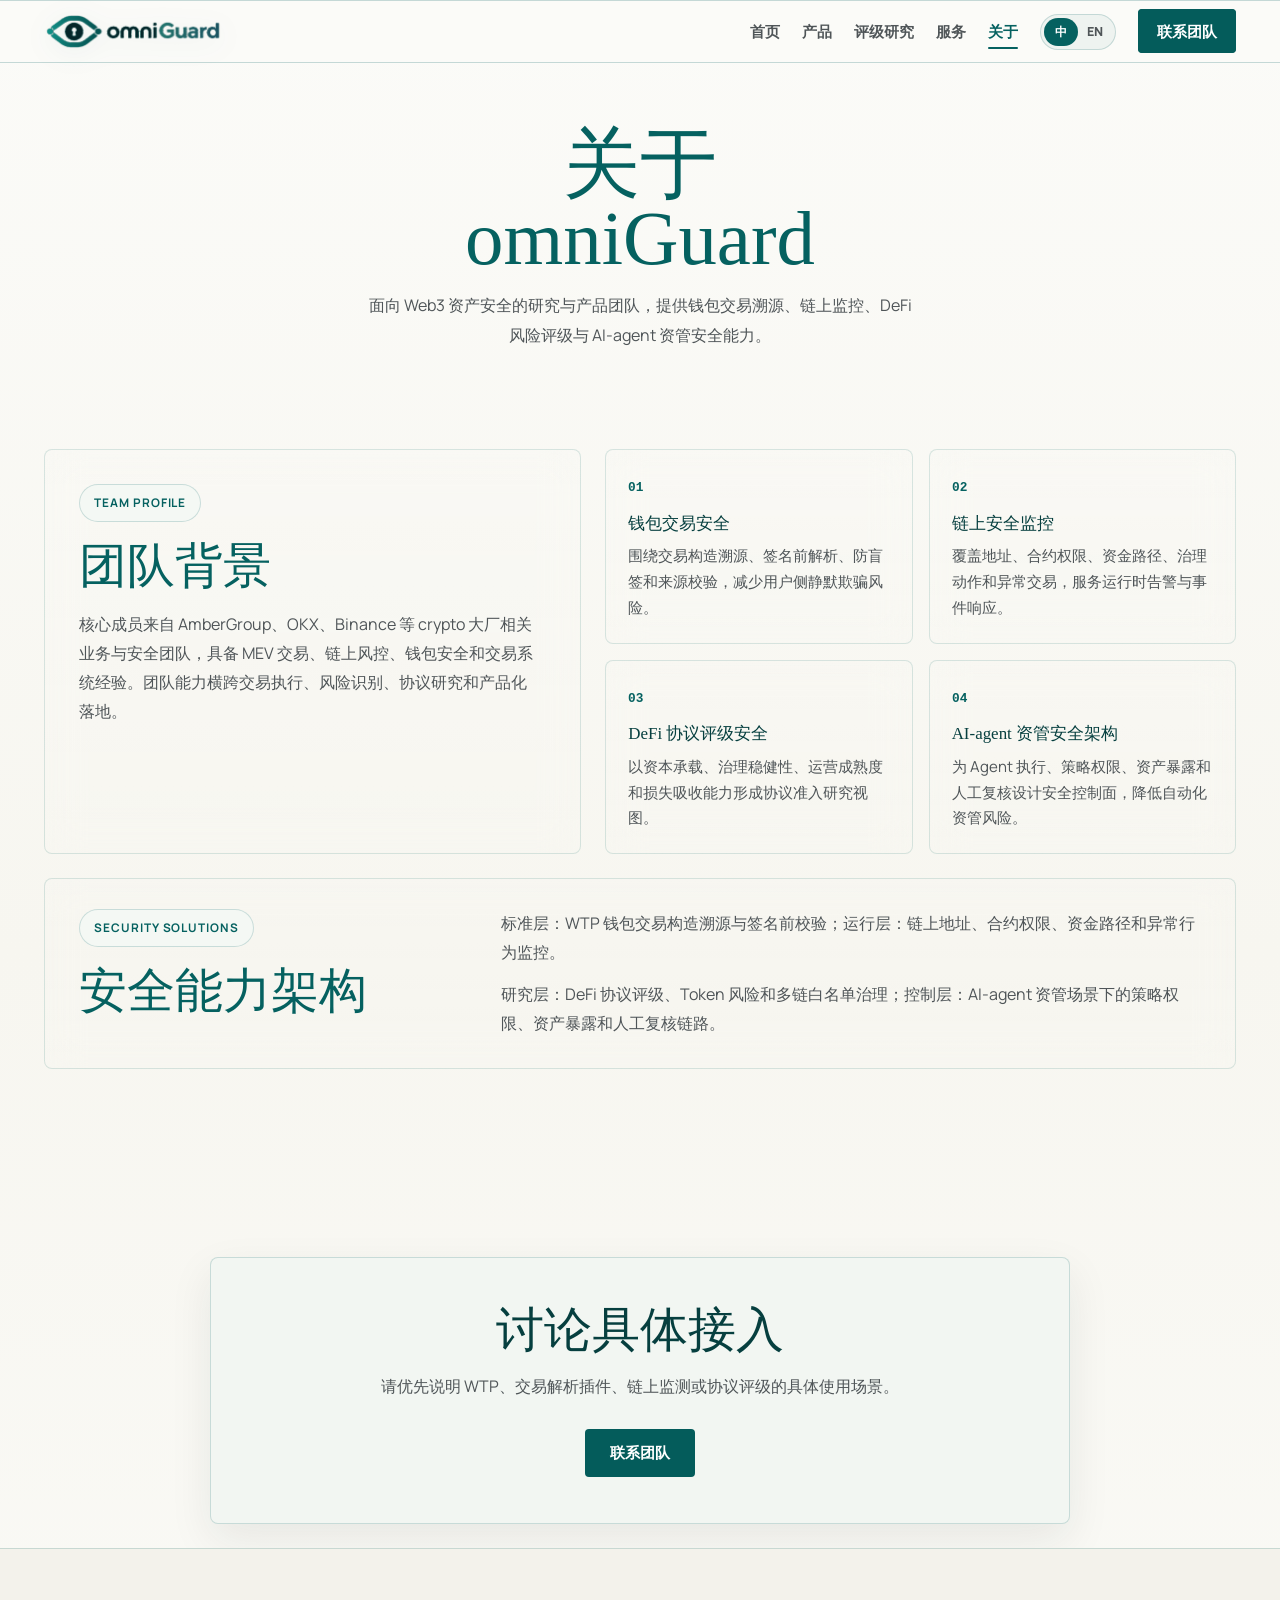
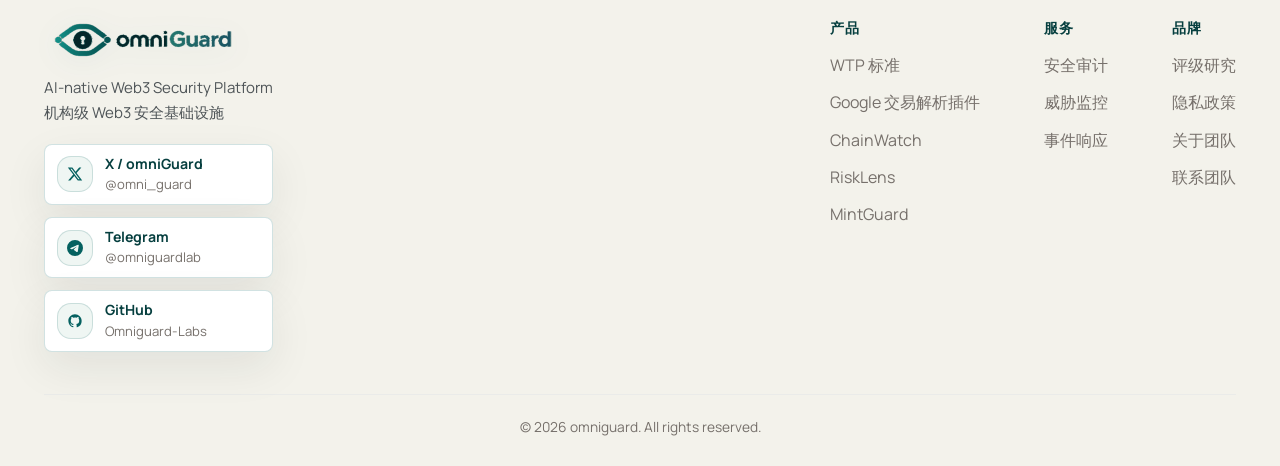
==== commit ab2a85ea: "Deploy Omniguard site from babeeb0b6500441a0cd71fbe3561012adb48c2e1" ====
--- a/about/index.html
+++ b/about/index.html
@@ -1 +1 @@
-<!DOCTYPE html><html lang="zh-CN"> <head><meta charset="UTF-8"><meta name="viewport" content="width=device-width, initial-scale=1.0"><title>关于 - omniguard | Web3 安全团队</title><meta name="description" content="omniguard 是聚焦 AI x Web3 Security 的机构级安全团队。"><meta property="og:title" content="关于 - omniguard | Web3 安全团队"><meta property="og:description" content="omniguard 是聚焦 AI x Web3 Security 的机构级安全团队。"><meta property="og:type" content="website"><meta property="og:url" content="https://omniguard.pro/about"><link rel="canonical" href="https://omniguard.pro/about"><link rel="icon" type="image/png" href="/favicon.png"><link rel="preconnect" href="https://fonts.googleapis.com"><link rel="preconnect" href="https://fonts.gstatic.com" crossorigin><link href="https://fonts.googleapis.com/css2?family=Manrope:wght@400;500;600;700;800&family=Sora:wght@400;500;600;700;800&display=swap" rel="stylesheet"><link rel="stylesheet" href="/_astro/BaseLayout.OiSTsIBX.css"></head> <body data-brand="omniguard" data-email-user="mnuestc" data-email-host="gmail.com"> <nav class="navbar"> <div class="container"> <a href="/" class="logo" aria-label="omniguard 首页"> <img src="/brand/omniguard-mark.png" alt="" class="logo-mark" width="650" height="650" loading="eager" decoding="async" aria-hidden="true"> <img src="/brand/omniguard-wordmark.png" alt="" class="logo-wordmark" width="840" height="150" loading="eager" decoding="async" aria-hidden="true"> <span class="logo-text">omniGuard</span> </a> <ul class="nav-links"> <li> <a href="/"> 首页 </a> </li><li> <a href="/products"> 产品 </a> </li><li> <a href="/ratings"> 评级研究 </a> </li><li> <a href="/services"> 服务 </a> </li><li> <a href="/about" class="active"> 关于 </a> </li> <li> <a href="/#contact" class="btn-contact">联系团队</a> </li> </ul> <button class="mobile-menu-btn" aria-label="菜单"><span></span><span></span><span></span></button> </div> </nav> <main class="site-main">  <section class="page-header"> <div class="container"> <h1>关于 omniguard</h1> <p>为复杂链上业务提供机构级安全能力。</p> </div> </section> <section class="about-page"> <div class="container"> <div class="about-content fade-in">  <div class="about-text"> <h3>我们是谁</h3> <p>omniguard 聚焦 AI 原生 Web3 安全能力，服务对资产安全、运行稳定性与对外可信度有明确要求的团队。</p><p>我们把模型推理、链上遥测、风险仿真与响应流程整合为统一能力。</p> </div> <div class="about-visual"> <svg class="visual-icon" width="220px" height="220px" viewBox="0 0 48 48" aria-hidden="true"><path d="M24 6 L42 14 L42 32 L24 42 L6 32 L6 14 Z" fill="none" stroke="currentColor" stroke-width="2"></path><path d="M24 16 L24 26 M18 21 L30 21" fill="none" stroke="currentColor" stroke-width="2" stroke-linecap="round"></path></svg> </div>   </div><div class="about-content fade-in about-content-reverse">   <div class="about-visual"> <svg class="visual-icon" width="220px" height="220px" viewBox="0 0 300 300" aria-hidden="true"><circle cx="150" cy="150" r="100" fill="none" stroke="currentColor" stroke-width="4" opacity="0.22"></circle><circle cx="150" cy="150" r="70" fill="none" stroke="currentColor" stroke-width="4" opacity="0.22"></circle><circle cx="150" cy="150" r="40" fill="none" stroke="currentColor" stroke-width="4"></circle><circle cx="150" cy="150" r="16" fill="currentColor" opacity="0.85"></circle><line x1="150" y1="30" x2="150" y2="65" stroke="currentColor" stroke-width="4" opacity="0.22"></line><line x1="150" y1="235" x2="150" y2="270" stroke="currentColor" stroke-width="4" opacity="0.22"></line><line x1="30" y1="150" x2="65" y2="150" stroke="currentColor" stroke-width="4" opacity="0.22"></line><line x1="235" y1="150" x2="270" y2="150" stroke="currentColor" stroke-width="4" opacity="0.22"></line></svg> </div> <div class="about-text"> <h3>能力体系</h3> <p>产品层覆盖监测、交易仿真与 Token 风险分析，服务层延伸至审计、监测与事件响应。</p><p>目标是以统一架构支撑机构级安全决策与执行。</p> </div>  </div><div class="about-content fade-in">  <div class="about-text"> <h3>组织方式</h3> <p>研究、工程与交付协同推进，保持对真实攻击面与客户场景的持续更新。</p><p>采用小团队、高密度协作与长期主义的产品策略。</p> </div> <div class="about-visual"> <svg class="visual-icon" width="220px" height="220px" viewBox="0 0 300 300" aria-hidden="true"><circle cx="150" cy="150" r="100" fill="none" stroke="currentColor" stroke-width="3" opacity="0.2"></circle><ellipse cx="150" cy="150" rx="100" ry="30" fill="none" stroke="currentColor" stroke-width="3" opacity="0.18"></ellipse><ellipse cx="150" cy="150" rx="100" ry="60" fill="none" stroke="currentColor" stroke-width="3" opacity="0.18"></ellipse><ellipse cx="150" cy="150" rx="30" ry="100" fill="none" stroke="currentColor" stroke-width="3" opacity="0.18"></ellipse><ellipse cx="150" cy="150" rx="60" ry="100" fill="none" stroke="currentColor" stroke-width="3" opacity="0.18"></ellipse><circle cx="150" cy="50" r="9" fill="currentColor"></circle><circle cx="250" cy="150" r="9" fill="currentColor"></circle><circle cx="150" cy="250" r="9" fill="currentColor"></circle><circle cx="50" cy="150" r="9" fill="currentColor"></circle><line x1="150" y1="50" x2="250" y2="150" stroke="currentColor" stroke-width="3" opacity="0.3"></line><line x1="250" y1="150" x2="150" y2="250" stroke="currentColor" stroke-width="3" opacity="0.3"></line><line x1="150" y1="250" x2="50" y2="150" stroke="currentColor" stroke-width="3" opacity="0.3"></line><line x1="50" y1="150" x2="150" y2="50" stroke="currentColor" stroke-width="3" opacity="0.3"></line></svg> </div>   </div> <section id="team" class="team-section"> <div class="section-head">  <h2 class="section-title">核心成员与开放岗位</h2> <p class="section-desc">覆盖交易所安全、工程体系与 AI 风险分析经验。</p> </div> <div class="team-grid"> <article class="team-card fade-in"> <div class="team-avatar">MN</div> <h4>马宁</h4> <span class="team-role">Founder &amp; CEO</span> <p class="team-bio">Former Binance Web3 Security Expert · Former OKX Staff Engineer</p> </article><article class="team-card fade-in team-hiring"> <div class="team-avatar">SR</div> <h4>开放岗位</h4> <span class="team-role">安全研究员</span> <p class="team-bio">链上威胁研究 · 检测策略</p> </article><article class="team-card fade-in team-hiring"> <div class="team-avatar">FE</div> <h4>开放岗位</h4> <span class="team-role">全栈工程师</span> <p class="team-bio">产品工程 · 系统实现</p> </article><article class="team-card fade-in team-hiring"> <div class="team-avatar">ML</div> <h4>开放岗位</h4> <span class="team-role">AI / ML 工程师</span> <p class="team-bio">风险建模 · 安全智能</p> </article> </div> </section> </div> </section> <section class="cta"> <div class="container"> <div class="domain-banner fade-in"> <h2>加入团队</h2> <p>欢迎就研究、工程与 AI 风险岗位与团队沟通。</p> <a href="/#contact" class="btn btn-primary">联系团队</a> </div> </div> </section>  </main> <footer> <div class="container"> <div class="footer-content"> <div class="footer-brand"> <a href="/" class="logo" aria-label="omniguard 首页"> <img src="/brand/omniguard-mark.png" alt="" class="logo-mark" width="650" height="650" loading="eager" decoding="async" aria-hidden="true"> <img src="/brand/omniguard-wordmark.png" alt="" class="logo-wordmark" width="840" height="150" loading="eager" decoding="async" aria-hidden="true"> <span class="logo-text">omniGuard</span> </a> <p>AI-native Web3 Security Platform<br>机构级 Web3 安全基础设施</p> <div class="social-links social-links-compact"> <a href="https://x.com/ByteRamble" target="_blank" rel="noopener" class="social-link-card" aria-label="X / ByteRamble @ByteRamble" title="X / ByteRamble @ByteRamble"> <span class="social-link-icon" aria-hidden="true"> <svg class width="16px" height="16px" viewBox="0 0 24 24" aria-hidden="true"><path d="M18.244 2.25h3.308l-7.227 8.26 8.502 11.24H16.17l-5.214-6.817L4.99 21.75H1.68l7.73-8.835L1.254 2.25H8.08l4.713 6.231zm-1.161 17.52h1.833L7.084 4.126H5.117z" fill="currentColor"></path></svg> </span> <span class="social-link-copy"> <strong>X / ByteRamble</strong> <span>@ByteRamble</span>  </span> </a><a href="https://t.me/OmniGuardSec" target="_blank" rel="noopener" class="social-link-card" aria-label="Telegram @OmniGuardSec" title="Telegram @OmniGuardSec"> <span class="social-link-icon" aria-hidden="true"> <svg class width="16px" height="16px" viewBox="0 0 24 24" aria-hidden="true"><path d="M11.944 0A12 12 0 000 12a12 12 0 0012 12 12 12 0 0012-12A12 12 0 0012 0h-.056zm4.962 7.224c.1-.002.321.023.465.14a.506.506 0 01.171.325c.016.093.036.306.02.472-.18 1.898-.962 6.502-1.36 8.627-.168.9-.499 1.201-.82 1.23-.696.065-1.225-.46-1.9-.902-1.056-.693-1.653-1.124-2.678-1.8-1.185-.78-.417-1.21.258-1.91.177-.184 3.247-2.977 3.307-3.23.007-.032.014-.15-.056-.212s-.174-.041-.249-.024c-.106.024-1.793 1.14-5.061 3.345-.48.33-.913.49-1.302.48-.428-.008-1.252-.241-1.865-.44-.752-.245-1.349-.374-1.297-.789.027-.216.325-.437.893-.663 3.498-1.524 5.83-2.529 6.998-3.014 3.332-1.386 4.025-1.627 4.476-1.635z" fill="currentColor"></path></svg> </span> <span class="social-link-copy"> <strong>Telegram</strong> <span>@OmniGuardSec</span>  </span> </a><a href="https://github.com/OmniGuardSec" target="_blank" rel="noopener" class="social-link-card" aria-label="GitHub OmniGuardSec" title="GitHub OmniGuardSec"> <span class="social-link-icon" aria-hidden="true"> <svg class width="16px" height="16px" viewBox="0 0 24 24" aria-hidden="true"><path d="M12 2C6.477 2 2 6.484 2 12.017c0 4.425 2.865 8.18 6.839 9.504.5.092.682-.217.682-.483 0-.237-.008-.868-.013-1.703-2.782.605-3.369-1.343-3.369-1.343-.454-1.158-1.11-1.466-1.11-1.466-.908-.62.069-.608.069-.608 1.003.07 1.531 1.032 1.531 1.032.892 1.53 2.341 1.088 2.91.832.092-.647.35-1.088.636-1.338-2.22-.253-4.555-1.113-4.555-4.951 0-1.093.39-1.988 1.029-2.688-.103-.253-.446-1.272.098-2.65 0 0 .84-.27 2.75 1.026A9.564 9.564 0 0112 6.844c.85.004 1.705.115 2.504.337 1.909-1.296 2.747-1.027 2.747-1.027.546 1.379.202 2.398.1 2.651.64.7 1.028 1.595 1.028 2.688 0 3.848-2.339 4.695-4.566 4.943.359.309.678.92.678 1.855 0 1.338-.012 2.419-.012 2.747 0 .268.18.58.688.482A10.019 10.019 0 0022 12.017C22 6.484 17.522 2 12 2z" fill="currentColor"></path></svg> </span> <span class="social-link-copy"> <strong>GitHub</strong> <span>OmniGuardSec</span>  </span> </a> </div> </div> <div class="footer-links"> <div class="link-group"> <h4>产品</h4> <a href="/products#chainwatch"> ChainWatch </a><a href="/products#risklens"> RiskLens </a><a href="/products#mintguard"> MintGuard </a> </div><div class="link-group"> <h4>服务</h4> <a href="/services"> 安全审计 </a><a href="/services"> 威胁监控 </a><a href="/services"> 事件响应 </a> </div><div class="link-group"> <h4>品牌</h4> <a href="https://omniguard.pro" target="_blank" rel="noopener"> omniguard.pro </a><a href="https://x.com/ByteRamble" target="_blank" rel="noopener"> X / ByteRamble </a><a href="/ratings"> 评级研究 </a><a href="/privacy"> 隐私政策 </a><a href="/about"> 关于团队 </a><a href="/#contact"> 联系团队 </a> </div> </div> </div> <div class="footer-bottom"> <p>&copy; 2026 omniguard. All rights reserved.</p> </div> </div> </footer> <script type="module" src="/scripts/main.js"></script> </body> </html>+<!DOCTYPE html><html lang="zh-CN"> <head><meta charset="UTF-8"><meta name="viewport" content="width=device-width, initial-scale=1.0"><title>关于 - omniguard | Web3 安全团队</title><meta name="description" content="omniguard 关于页保留团队背景与工作边界。"><meta property="og:title" content="关于 - omniguard | Web3 安全团队"><meta property="og:description" content="omniguard 关于页保留团队背景与工作边界。"><meta property="og:type" content="website"><meta property="og:url" content="https://omniguard.pro/about"><link rel="canonical" href="https://omniguard.pro/about"><link rel="icon" type="image/png" href="/favicon.png"><link rel="preconnect" href="https://fonts.googleapis.com"><link rel="preconnect" href="https://fonts.gstatic.com" crossorigin><link href="https://fonts.googleapis.com/css2?family=Manrope:wght@400;500;600;700;800&family=Sora:wght@400;500;600;700;800&display=swap" rel="stylesheet"><link rel="stylesheet" href="/_astro/BaseLayout.DdHnn2Zc.css"></head> <body data-brand="omniguard" data-email-user="omniguard.crypto" data-email-host="gmail.com"> <nav class="navbar"> <div class="container"> <a href="/" class="logo" aria-label="omniguard 首页"> <img src="/brand/omniguard-logo-wide.png" alt="" class="logo-wide" width="720" height="151" loading="eager" decoding="async" aria-hidden="true"> </a> <ul class="nav-links"> <li> <a href="/" data-i18n-en="Home"> 首页 </a> </li><li> <a href="/products" data-i18n-en="Products"> 产品 </a> </li><li> <a href="/ratings" data-i18n-en="Ratings"> 评级研究 </a> </li><li> <a href="/services" data-i18n-en="Services"> 服务 </a> </li><li> <a href="/about" class="active" data-i18n-en="About"> 关于 </a> </li> <li> <div class="language-switch" aria-label="Language"> <button type="button" data-lang-option="zh" aria-pressed="true">中</button> <button type="button" data-lang-option="en" aria-pressed="false">EN</button> </div> </li> <li> <a href="/#contact" class="btn-contact" data-i18n-en="Contact">联系团队</a> </li> </ul> <button class="mobile-menu-btn" aria-label="菜单" data-i18n-aria-label-en="Menu"><span></span><span></span><span></span></button> </div> </nav> <main class="site-main">  <section class="page-header"> <div class="container"> <h1 data-i18n-en="Team and operating boundary">关于 omniGuard</h1> <p data-i18n-en="A Web3 asset-security research and product team covering wallet transaction provenance, on-chain monitoring, DeFi risk ratings and AI-agent asset-management security.">面向 Web3 资产安全的研究与产品团队，提供钱包交易溯源、链上监控、DeFi 风险评级与 AI-agent 资管安全能力。</p> </div> </section> <section class="about-page"> <div class="container"> <div class="about-profile-shell fade-in"> <div class="about-profile-copy"> <span class="section-kicker">TEAM PROFILE</span> <h2 data-i18n-en="Team background">团队背景</h2> <p data-i18n-en="Core contributors have backgrounds connected to crypto institutions such as AmberGroup, OKX and Binance, spanning MEV trading, on-chain risk control, wallet security and trading systems. The team bridges execution, risk recognition, protocol research and product delivery.">核心成员来自 AmberGroup、OKX、Binance 等 crypto 大厂相关业务与安全团队，具备 MEV 交易、链上风控、钱包安全和交易系统经验。团队能力横跨交易执行、风险识别、协议研究和产品化落地。</p> </div> <div class="about-highlight-grid"> <article class="about-highlight-card"> <span data-i18n-en="01">01</span> <h3 data-i18n-en="Wallet transaction security">钱包交易安全</h3> <p data-i18n-en="Transaction provenance, pre-signing parsing, blind-signing defense and origin verification to reduce silent deception risk.">围绕交易构造溯源、签名前解析、防盲签和来源校验，减少用户侧静默欺骗风险。</p> </article><article class="about-highlight-card"> <span data-i18n-en="02">02</span> <h3 data-i18n-en="On-chain security monitoring">链上安全监控</h3> <p data-i18n-en="Coverage for addresses, contract permissions, fund paths, governance actions and abnormal transactions for runtime alerts and incident response.">覆盖地址、合约权限、资金路径、治理动作和异常交易，服务运行时告警与事件响应。</p> </article><article class="about-highlight-card"> <span data-i18n-en="03">03</span> <h3 data-i18n-en="DeFi protocol-rating security">DeFi 协议评级安全</h3> <p data-i18n-en="Admission-oriented protocol research across capital base, governance control, operating maturity and loss absorption.">以资本承载、治理稳健性、运营成熟度和损失吸收能力形成协议准入研究视图。</p> </article><article class="about-highlight-card"> <span data-i18n-en="04">04</span> <h3 data-i18n-en="AI-agent asset-management security architecture">AI-agent 资管安全架构</h3> <p data-i18n-en="Security control planes for agent execution, policy permissions, asset exposure and human review loops in automated asset management.">为 Agent 执行、策略权限、资产暴露和人工复核设计安全控制面，降低自动化资管风险。</p> </article> </div> </div> <div class="about-solution-shell fade-in"> <div> <span class="section-kicker">SECURITY SOLUTIONS</span> <h2 data-i18n-en="Security capability architecture">安全能力架构</h2> </div> <div class="about-solution-copy"> <p data-i18n-en="Standards layer: WTP wallet transaction provenance and pre-signing verification. Runtime layer: monitoring for addresses, contract permissions, fund paths and abnormal behavior.">标准层：WTP 钱包交易构造溯源与签名前校验；运行层：链上地址、合约权限、资金路径和异常行为监控。</p><p data-i18n-en="Research layer: DeFi protocol ratings, token risk and multi-chain whitelist governance. Control layer: policy permissions, asset exposure and human review loops for AI-agent asset management.">研究层：DeFi 协议评级、Token 风险和多链白名单治理；控制层：AI-agent 资管场景下的策略权限、资产暴露和人工复核链路。</p> </div> </div> </div> </section> <section class="cta"> <div class="container"> <div class="domain-banner fade-in"> <h2 data-i18n-en="Discuss standard integration or ecosystem collaboration">讨论具体接入</h2> <p data-i18n-en="Available for WTP integration, monitoring and ecosystem collaboration.">请优先说明 WTP、交易解析插件、链上监测或协议评级的具体使用场景。</p> <a href="/#contact" class="btn btn-primary" data-i18n-en="Contact the team">联系团队</a> </div> </div> </section>  </main> <footer> <div class="container"> <div class="footer-content"> <div class="footer-brand"> <a href="/" class="logo" aria-label="omniguard 首页"> <img src="/brand/omniguard-logo-wide.png" alt="" class="logo-wide" width="720" height="151" loading="eager" decoding="async" aria-hidden="true"> </a> <p>AI-native Web3 Security Platform<br><span data-i18n-en="Institutional Web3 security infrastructure">机构级 Web3 安全基础设施</span></p> <div class="social-links social-links-compact"> <a href="https://x.com/omni_guard" target="_blank" rel="noopener" class="social-link-card" aria-label="X / omniGuard @omni_guard" title="X / omniGuard @omni_guard"> <span class="social-link-icon" aria-hidden="true"> <svg class width="16px" height="16px" viewBox="0 0 24 24" aria-hidden="true"><path d="M18.244 2.25h3.308l-7.227 8.26 8.502 11.24H16.17l-5.214-6.817L4.99 21.75H1.68l7.73-8.835L1.254 2.25H8.08l4.713 6.231zm-1.161 17.52h1.833L7.084 4.126H5.117z" fill="currentColor"></path></svg> </span> <span class="social-link-copy"> <strong>X / omniGuard</strong> <span>@omni_guard</span>  </span> </a><a href="https://t.me/omniguardlab" target="_blank" rel="noopener" class="social-link-card" aria-label="Telegram @omniguardlab" title="Telegram @omniguardlab"> <span class="social-link-icon" aria-hidden="true"> <svg class width="16px" height="16px" viewBox="0 0 24 24" aria-hidden="true"><path d="M11.944 0A12 12 0 000 12a12 12 0 0012 12 12 12 0 0012-12A12 12 0 0012 0h-.056zm4.962 7.224c.1-.002.321.023.465.14a.506.506 0 01.171.325c.016.093.036.306.02.472-.18 1.898-.962 6.502-1.36 8.627-.168.9-.499 1.201-.82 1.23-.696.065-1.225-.46-1.9-.902-1.056-.693-1.653-1.124-2.678-1.8-1.185-.78-.417-1.21.258-1.91.177-.184 3.247-2.977 3.307-3.23.007-.032.014-.15-.056-.212s-.174-.041-.249-.024c-.106.024-1.793 1.14-5.061 3.345-.48.33-.913.49-1.302.48-.428-.008-1.252-.241-1.865-.44-.752-.245-1.349-.374-1.297-.789.027-.216.325-.437.893-.663 3.498-1.524 5.83-2.529 6.998-3.014 3.332-1.386 4.025-1.627 4.476-1.635z" fill="currentColor"></path></svg> </span> <span class="social-link-copy"> <strong>Telegram</strong> <span>@omniguardlab</span>  </span> </a><a href="https://github.com/Omniguard-Labs/" target="_blank" rel="noopener" class="social-link-card" aria-label="GitHub Omniguard-Labs" title="GitHub Omniguard-Labs"> <span class="social-link-icon" aria-hidden="true"> <svg class width="16px" height="16px" viewBox="0 0 24 24" aria-hidden="true"><path d="M12 2C6.477 2 2 6.484 2 12.017c0 4.425 2.865 8.18 6.839 9.504.5.092.682-.217.682-.483 0-.237-.008-.868-.013-1.703-2.782.605-3.369-1.343-3.369-1.343-.454-1.158-1.11-1.466-1.11-1.466-.908-.62.069-.608.069-.608 1.003.07 1.531 1.032 1.531 1.032.892 1.53 2.341 1.088 2.91.832.092-.647.35-1.088.636-1.338-2.22-.253-4.555-1.113-4.555-4.951 0-1.093.39-1.988 1.029-2.688-.103-.253-.446-1.272.098-2.65 0 0 .84-.27 2.75 1.026A9.564 9.564 0 0112 6.844c.85.004 1.705.115 2.504.337 1.909-1.296 2.747-1.027 2.747-1.027.546 1.379.202 2.398.1 2.651.64.7 1.028 1.595 1.028 2.688 0 3.848-2.339 4.695-4.566 4.943.359.309.678.92.678 1.855 0 1.338-.012 2.419-.012 2.747 0 .268.18.58.688.482A10.019 10.019 0 0022 12.017C22 6.484 17.522 2 12 2z" fill="currentColor"></path></svg> </span> <span class="social-link-copy"> <strong>GitHub</strong> <span>Omniguard-Labs</span>  </span> </a> </div> </div> <div class="footer-links"> <div class="link-group"> <h4 data-i18n-en="Products">产品</h4> <a href="/wtp/" data-i18n-en="WTP Standard"> WTP 标准 </a><a href="/products#transaction-parser" data-i18n-en="Google transaction parser"> Google 交易解析插件 </a><a href="/products#chainwatch"> ChainWatch </a><a href="/products#risklens"> RiskLens </a><a href="/products#mintguard"> MintGuard </a> </div><div class="link-group"> <h4 data-i18n-en="Services">服务</h4> <a href="/services" data-i18n-en="Security audit"> 安全审计 </a><a href="/services" data-i18n-en="Threat monitoring"> 威胁监控 </a><a href="/services" data-i18n-en="Incident response"> 事件响应 </a> </div><div class="link-group"> <h4 data-i18n-en="Brand">品牌</h4> <a href="/ratings" data-i18n-en="Ratings research"> 评级研究 </a><a href="/privacy" data-i18n-en="Privacy policy"> 隐私政策 </a><a href="/about" data-i18n-en="About the team"> 关于团队 </a><a href="/#contact" data-i18n-en="Contact the team"> 联系团队 </a> </div> </div> </div> <div class="footer-bottom"> <p>&copy; 2026 omniguard. All rights reserved.</p> </div> </div> </footer> <script type="module" src="/scripts/main.js"></script> </body> </html>
--- a/_astro/BaseLayout.DdHnn2Zc.css
+++ b/_astro/BaseLayout.DdHnn2Zc.css
@@ -0,0 +1 @@
+:root{--bg-0: #040814;--bg-1: #07101f;--bg-2: #0d1730;--bg-3: #132042;--surface: rgba(8, 14, 30, .72);--surface-strong: rgba(11, 18, 37, .9);--surface-soft: rgba(16, 27, 53, .72);--surface-highlight: rgba(17, 33, 65, .95);--text-1: #f5fbff;--text-2: #b1bfd7;--text-3: #7d8ba8;--brand-1: #7af7d3;--brand-2: #5a8cff;--brand-3: #22d1ee;--brand-1-rgb: 122, 247, 211;--brand-2-rgb: 90, 140, 255;--brand-3-rgb: 34, 209, 238;--accent-gradient: linear-gradient(135deg, var(--brand-1) 0%, var(--brand-3) 42%, var(--brand-2) 100%);--accent-gradient-soft: linear-gradient(135deg, rgba(var(--brand-1-rgb), .18) 0%, rgba(var(--brand-2-rgb), .18) 100%);--line: rgba(154, 176, 214, .15);--line-strong: rgba(var(--brand-1-rgb), .32);--shadow-lg: 0 28px 90px rgba(0, 0, 0, .42);--shadow-md: 0 18px 48px rgba(0, 0, 0, .3);--glow: 0 0 0 1px rgba(var(--brand-1-rgb), .06), 0 12px 60px rgba(var(--brand-2-rgb), .12);--font-display: "Sora", "Segoe UI", sans-serif;--font-sans: "Manrope", "Segoe UI", sans-serif;--font-mono: "SFMono-Regular", "Consolas", "Liberation Mono", monospace;--radius-xs: 10px;--radius-sm: 14px;--radius-md: 20px;--radius-lg: 28px;--radius-xl: 36px;--radius-pill: 999px;--container-max: 1240px;--container-px: 24px;--section-y: 112px;--ease: cubic-bezier(.16, 1, .3, 1);--duration-fast: .18s;--duration-base: .32s;--duration-slow: .7s}*,*:before,*:after{box-sizing:border-box;margin:0;padding:0}html{scroll-behavior:smooth;background:var(--bg-0)}body{font-family:var(--font-sans);color:var(--text-1);line-height:1.7;min-height:100vh;overflow-x:hidden;background:radial-gradient(circle at 12% 0%,rgba(var(--brand-1-rgb),.12) 0%,transparent 34%),radial-gradient(circle at 82% 14%,rgba(var(--brand-2-rgb),.18) 0%,transparent 28%),radial-gradient(circle at 50% 100%,rgba(var(--brand-3-rgb),.08) 0%,transparent 30%),linear-gradient(180deg,#030711,#060c18 34%,#04070f);-webkit-font-smoothing:antialiased;-moz-osx-font-smoothing:grayscale}.site-main{min-height:100vh}body:before{content:"";position:fixed;inset:0;background-image:linear-gradient(rgba(255,255,255,.03) 1px,transparent 1px),linear-gradient(90deg,rgba(255,255,255,.03) 1px,transparent 1px);background-size:72px 72px;mask-image:radial-gradient(circle at center,black 28%,transparent 88%);opacity:.3;pointer-events:none;z-index:-2}body:after{content:"";position:fixed;inset:0;background:linear-gradient(180deg,rgba(255,255,255,.018) 0%,transparent 20%,transparent 80%,rgba(255,255,255,.018) 100%);pointer-events:none;z-index:-1}img,svg{display:block;max-width:100%}a{color:inherit;text-decoration:none}ul{list-style:none}h1,h2,h3,h4{font-family:var(--font-display);line-height:1.08;letter-spacing:-.03em;color:var(--text-1);text-wrap:balance}h1{font-size:clamp(3rem,6vw,5.5rem);font-weight:800}h2{font-size:clamp(2rem,4vw,3.4rem);font-weight:700}h3{font-size:clamp(1.55rem,2.4vw,2rem);font-weight:700}h4{font-size:1.08rem;font-weight:700}section,footer{position:relative}.container{width:min(100%,var(--container-max));margin:0 auto;padding:0 var(--container-px)}.gradient-text{background:var(--accent-gradient);-webkit-background-clip:text;background-clip:text;color:transparent}.section-head{max-width:700px;margin:0 auto 48px;text-align:center}.section-head-left{margin-left:0;text-align:left}.section-title{margin-bottom:16px}.section-title-en,.page-title-en,.hero-title-en{color:var(--text-3);font-size:.92rem;font-weight:700;letter-spacing:.16em;text-transform:uppercase}.section-title-en{margin:-4px 0 14px}.section-title-en-left,.section-desc-left{text-align:left}.section-desc{font-size:1.05rem;line-height:1.82;color:var(--text-2);text-wrap:pretty}.section-desc-en,.page-desc-en,.hero-desc-en{color:var(--text-3);font-size:.92rem;line-height:1.72}.section-desc-en{margin-top:10px}.section-kicker,.page-eyebrow{display:inline-flex;align-items:center;gap:10px;padding:8px 14px;margin-bottom:18px;border-radius:var(--radius-pill);border:1px solid rgba(var(--brand-1-rgb),.22);background:rgba(var(--brand-1-rgb),.08);color:var(--brand-1);font-size:.74rem;font-weight:700;letter-spacing:.2em;text-transform:uppercase}.glass-panel{background:linear-gradient(180deg,rgba(255,255,255,.03) 0%,transparent 100%),var(--surface);border:1px solid var(--line);border-radius:var(--radius-lg);backdrop-filter:blur(20px);-webkit-backdrop-filter:blur(20px);box-shadow:var(--glow)}.btn{display:inline-flex;align-items:center;justify-content:center;gap:10px;min-height:54px;padding:0 28px;border-radius:var(--radius-pill);border:1px solid transparent;font-size:.96rem;font-weight:700;font-family:var(--font-sans);line-height:1;cursor:pointer;transition:transform var(--duration-fast) var(--ease),box-shadow var(--duration-base) var(--ease),border-color var(--duration-base) var(--ease),background var(--duration-base) var(--ease),color var(--duration-base) var(--ease)}.btn:hover{transform:translateY(-2px)}.btn-primary{color:#04101d;background:var(--accent-gradient);box-shadow:0 18px 48px rgba(var(--brand-2-rgb),.28)}.btn-primary:hover{box-shadow:0 22px 58px rgba(var(--brand-2-rgb),.35)}.btn-ghost{color:var(--text-1);border-color:#9fb2d238;background:#ffffff05}.btn-ghost:hover{border-color:rgba(var(--brand-1-rgb),.42);background:rgba(var(--brand-1-rgb),.08)}.navbar{position:fixed;top:0;left:0;right:0;z-index:1000;padding:16px 0;background:#030814b8;border-bottom:1px solid rgba(151,173,207,.12);backdrop-filter:blur(24px);-webkit-backdrop-filter:blur(24px);transition:background var(--duration-base) var(--ease),border-color var(--duration-base) var(--ease)}.navbar.scrolled{background:#030814e6;border-color:rgba(var(--brand-2-rgb),.16)}.navbar .container{display:flex;align-items:center;justify-content:space-between;gap:20px}.logo{display:inline-flex;align-items:center;gap:12px;flex-shrink:0}.logo-wide{display:block;width:174px;height:auto;object-fit:contain}.nav-links{display:flex;align-items:center;gap:28px}.nav-links a{position:relative;font-size:.92rem;font-weight:600;color:var(--text-2);transition:color var(--duration-fast) var(--ease)}.nav-links a:hover,.nav-links a.active{color:var(--text-1)}.nav-links a.active:after{content:"";position:absolute;left:0;right:0;bottom:-8px;height:2px;border-radius:999px;background:var(--accent-gradient)}.nav-domain{padding:10px 14px;border-radius:var(--radius-pill);border:1px solid rgba(var(--brand-1-rgb),.18);background:rgba(var(--brand-1-rgb),.07);color:var(--brand-1)!important}.btn-contact{min-height:44px;padding:11px 18px;border-radius:var(--radius-pill);background:rgba(var(--brand-2-rgb),.14);border:1px solid rgba(var(--brand-2-rgb),.24);color:var(--text-1)!important}.btn-contact:hover{background:var(--accent-gradient-soft);border-color:rgba(var(--brand-1-rgb),.34)}.language-switch{display:inline-flex;align-items:center;min-height:34px;padding:3px;border:1px solid rgba(var(--brand-1-rgb),.18);border-radius:var(--radius-pill);background:rgba(var(--brand-1-rgb),.055)}.language-switch button{min-width:34px;min-height:28px;padding:0 8px;border:0;border-radius:var(--radius-pill);background:transparent;color:var(--text-2);font:inherit;font-size:.78rem;font-weight:800;cursor:pointer}.language-switch button.active{background:var(--brand-1);color:#fff}.mobile-menu-btn{display:none;flex-direction:column;gap:5px;background:transparent;border:none;padding:6px;cursor:pointer}.mobile-menu-btn span{width:24px;height:2px;border-radius:999px;background:var(--text-1);transition:transform var(--duration-base) var(--ease),opacity var(--duration-base) var(--ease)}.mobile-menu-btn.active span:nth-child(1){transform:translateY(7px) rotate(45deg)}.mobile-menu-btn.active span:nth-child(2){opacity:0}.mobile-menu-btn.active span:nth-child(3){transform:translateY(-7px) rotate(-45deg)}.hero{padding:176px 0 104px;min-height:100vh;display:flex;align-items:center}.hero-grid{display:grid;grid-template-columns:minmax(0,1.06fr) minmax(0,.94fr);gap:34px;align-items:center}.hero-copy{position:relative;z-index:1}.hero-desc{max-width:620px;margin-top:24px;font-size:1.06rem;line-height:1.88;color:#d7e3f7;text-wrap:pretty}.hero-title-en{margin-top:18px}.hero-desc-en{margin-top:12px;max-width:640px}.hero-actions{display:flex;flex-wrap:wrap;gap:16px;margin-top:34px}.hero-proof{display:grid;grid-template-columns:repeat(3,minmax(0,1fr));gap:14px;margin-top:34px}.proof-item{display:block;padding:18px;border-radius:var(--radius-md);border:1px solid rgba(154,176,214,.14);background:linear-gradient(180deg,rgba(255,255,255,.045) 0%,transparent 100%),#ffffff05;box-shadow:inset 0 1px #ffffff0a;backdrop-filter:blur(18px);-webkit-backdrop-filter:blur(18px)}.proof-item-link{transition:transform var(--duration-fast) var(--ease),border-color var(--duration-base) var(--ease),background var(--duration-base) var(--ease),box-shadow var(--duration-base) var(--ease)}.proof-item-link:hover{transform:translateY(-3px);border-color:rgba(var(--brand-1-rgb),.28);background:rgba(var(--brand-1-rgb),.06);box-shadow:var(--shadow-md)}.proof-label{display:block;margin-bottom:10px;font-size:.72rem;font-weight:700;letter-spacing:.18em;text-transform:uppercase;color:var(--brand-1)}.proof-item strong{display:block;margin-bottom:8px;font-family:var(--font-display);font-size:1.08rem;color:var(--text-1)}.proof-item p{font-size:.88rem;line-height:1.7;text-wrap:pretty}.hero-stack{position:relative;display:grid;gap:18px}.hero-orbit{position:absolute;inset:-30px -40px auto auto;width:460px;height:460px;pointer-events:none;opacity:.9}.orbit{position:absolute;inset:50%;border-radius:50%;border:1px solid rgba(var(--brand-1-rgb),.14);transform:translate(-50%,-50%)}.orbit-a{width:100%;height:100%;animation:rotate-orbit 30s linear infinite}.orbit-b{width:74%;height:74%;border-color:rgba(var(--brand-2-rgb),.16);animation:rotate-orbit-reverse 24s linear infinite}.orbit-c{width:48%;height:48%;border-color:rgba(var(--brand-3-rgb),.2);animation:rotate-orbit 18s linear infinite}.orbit-node{position:absolute;width:12px;height:12px;border-radius:50%;background:var(--accent-gradient);box-shadow:0 0 22px rgba(var(--brand-1-rgb),.4)}.node-a{top:24%;left:10%}.node-b{top:18%;right:18%}.node-c{bottom:20%;left:18%}.node-d{bottom:10%;right:14%}.hero-board,.hero-terminal{position:relative;overflow:hidden}.hero-board:before,.hero-terminal:before{content:"";position:absolute;inset:0;background:linear-gradient(180deg,rgba(255,255,255,.04) 0%,transparent 36%),radial-gradient(circle at top right,rgba(var(--brand-1-rgb),.1) 0%,transparent 30%);pointer-events:none}.hero-board{padding:24px;background:linear-gradient(180deg,rgba(255,255,255,.02) 0%,transparent 100%),#070f1ec7}.hero-terminal{padding:0;background:linear-gradient(180deg,rgba(255,255,255,.02) 0%,transparent 100%),#060c19eb}.panel-topline,.terminal-top{display:flex;align-items:center;justify-content:space-between;gap:12px;margin-bottom:18px;color:var(--text-3);font-size:.76rem;font-weight:700;letter-spacing:.16em;text-transform:uppercase}.signal-grid{display:grid;grid-template-columns:repeat(2,minmax(0,1fr));gap:14px}.signal-card{min-height:138px;padding:18px;border-radius:var(--radius-md);border:1px solid rgba(152,176,214,.14);background:linear-gradient(180deg,rgba(255,255,255,.035) 0%,transparent 100%),#ffffff05}.signal-card-wide{grid-column:span 2;min-height:164px}.signal-label{display:block;margin-bottom:14px;color:var(--brand-1);font-size:.74rem;font-weight:700;letter-spacing:.18em;text-transform:uppercase}.signal-card strong{display:block;margin-bottom:10px;font-family:var(--font-display);font-size:1.34rem;line-height:1.2}.signal-card p{font-size:.92rem;line-height:1.75}.terminal-top{position:relative;margin:0;padding:16px 20px;border-bottom:1px solid rgba(152,176,214,.1);background:#ffffff05;justify-content:flex-start}.terminal-top span{width:10px;height:10px;border-radius:50%;background:#ffffff2e}.terminal-top span:nth-child(1){background:#ff6b6b}.terminal-top span:nth-child(2){background:#ffd166}.terminal-top span:nth-child(3){background:#06d6a0}.terminal-top b{margin-left:8px;color:var(--text-2);font-size:.78rem;letter-spacing:.12em}.terminal-body{padding:22px 20px 24px;font-family:var(--font-mono);font-size:.9rem;line-height:1.85}.terminal-line{color:#c6d6f0}.terminal-key{color:var(--brand-1)}.terminal-ok{color:#8cf7be}.trust-strip{padding-bottom:var(--section-y)}.trust-grid{display:grid;grid-template-columns:repeat(4,minmax(0,1fr));gap:18px}.trust-card{padding:24px;border-radius:var(--radius-md);border:1px solid var(--line);background:#ffffff08;box-shadow:inset 0 1px #ffffff0a;backdrop-filter:blur(18px);-webkit-backdrop-filter:blur(18px)}.trust-label{display:inline-flex;padding:6px 10px;margin-bottom:16px;border-radius:var(--radius-pill);border:1px solid rgba(var(--brand-1-rgb),.18);background:rgba(var(--brand-1-rgb),.08);color:var(--brand-1);font-size:.72rem;font-weight:700;letter-spacing:.16em;text-transform:uppercase}.trust-card strong{display:block;margin-bottom:10px;font-family:var(--font-display);font-size:1.08rem}.trust-card p{font-size:.92rem}.partners-section,.stack-section{padding:0 0 var(--section-y)}.stack-layout{display:grid;grid-template-columns:minmax(0,.9fr) minmax(0,1.1fr);gap:28px;align-items:start}.stack-copy .section-head{margin-bottom:30px}.stack-metrics{display:grid;grid-template-columns:repeat(3,minmax(0,1fr));gap:14px}.stack-metric{padding:22px 18px;border-radius:var(--radius-md);border:1px solid rgba(var(--brand-1-rgb),.14);background:linear-gradient(180deg,rgba(255,255,255,.035) 0%,transparent 100%),#ffffff06}.stack-metric strong{display:block;margin-bottom:10px;font-family:var(--font-display);font-size:2rem;line-height:1;background:var(--accent-gradient);-webkit-background-clip:text;background-clip:text;color:transparent}.stack-metric span{display:block;margin-bottom:8px;color:var(--text-1);font-weight:700}.stack-metric p{font-size:.88rem;line-height:1.7}.stack-flow{display:grid;gap:16px}.stack-layer{position:relative;display:grid;grid-template-columns:auto 1fr;gap:18px;padding:24px;border-radius:var(--radius-lg);border:1px solid rgba(var(--brand-2-rgb),.14);background:radial-gradient(circle at top right,rgba(var(--brand-3-rgb),.12) 0%,transparent 28%),linear-gradient(180deg,rgba(255,255,255,.035) 0%,transparent 100%),#ffffff06}.stack-layer:before{content:"";position:absolute;left:34px;top:100%;width:1px;height:18px;background:linear-gradient(180deg,rgba(var(--brand-1-rgb),.35),transparent)}.stack-layer:last-child:before{display:none}.stack-layer-index{width:48px;height:48px;display:inline-flex;align-items:center;justify-content:center;border-radius:16px;background:rgba(var(--brand-1-rgb),.08);border:1px solid rgba(var(--brand-1-rgb),.18);color:var(--brand-1);font-family:var(--font-display);font-weight:700}.stack-layer-body h3{margin-bottom:10px;font-size:1.22rem}.stack-layer-body p{font-size:.95rem;line-height:1.85}.partner-grid{display:grid;grid-template-columns:repeat(2,minmax(0,1fr));gap:24px}.partner-card{position:relative;padding:32px 30px;border-radius:var(--radius-lg);border:1px solid rgba(var(--brand-1-rgb),.14);background:radial-gradient(circle at top right,rgba(var(--brand-2-rgb),.16) 0%,transparent 30%),linear-gradient(180deg,rgba(255,255,255,.035) 0%,transparent 100%),#ffffff06;box-shadow:var(--shadow-md);overflow:hidden;backdrop-filter:blur(18px);-webkit-backdrop-filter:blur(18px);transition:transform var(--duration-base) var(--ease),border-color var(--duration-base) var(--ease),box-shadow var(--duration-base) var(--ease)}.partner-card:before{content:"";position:absolute;inset:0 auto 0 0;width:1px;background:linear-gradient(180deg,rgba(var(--brand-1-rgb),.55),transparent 88%)}.partner-card:hover{transform:translateY(-8px);border-color:rgba(var(--brand-1-rgb),.3);box-shadow:var(--shadow-lg)}.partner-card-head{display:flex;align-items:center;gap:16px;margin-bottom:18px}.partner-icon{width:64px;height:64px;flex:0 0 auto;border-radius:18px;object-fit:cover;background:rgba(var(--brand-1-rgb),.08);border:1px solid rgba(var(--brand-1-rgb),.16)}.partner-mark{margin-bottom:8px;font-family:var(--font-display);font-size:clamp(1.55rem,3vw,2.35rem);font-weight:800;letter-spacing:.04em;color:var(--text-1)}.partner-role{display:inline-flex;margin-bottom:14px;padding:6px 12px;border-radius:var(--radius-pill);border:1px solid rgba(var(--brand-1-rgb),.18);background:rgba(var(--brand-1-rgb),.08);color:var(--brand-1);font-size:.76rem;font-weight:700;letter-spacing:.14em;text-transform:uppercase}.partner-card p{max-width:46ch;font-size:.98rem;line-height:1.9}.partner-tags{display:flex;flex-wrap:wrap;gap:8px;margin-top:24px}.partner-links,.ecosystem-links{display:flex;flex-wrap:wrap;gap:10px;margin-top:22px}.partner-links a,.ecosystem-links a{display:inline-flex;align-items:center;gap:8px;min-height:38px;padding:0 14px;border-radius:4px;border:1px solid rgba(var(--brand-1-rgb),.2);color:var(--brand-1);font-size:.86rem;font-weight:700;transition:border-color var(--duration-fast) var(--ease),background var(--duration-fast) var(--ease),color var(--duration-fast) var(--ease)}.partner-links a:hover,.ecosystem-links a:hover{border-color:rgba(var(--brand-1-rgb),.38);background:rgba(var(--brand-1-rgb),.08);color:var(--text-1)}.audience-section{padding:0 0 var(--section-y)}.audience-grid{display:grid;grid-template-columns:repeat(2,minmax(0,1fr));gap:24px}.audience-card{position:relative;padding:28px;border-radius:var(--radius-lg);border:1px solid rgba(152,176,214,.14);background:linear-gradient(180deg,rgba(255,255,255,.035) 0%,transparent 100%),#ffffff06;overflow:hidden;transition:transform var(--duration-base) var(--ease),border-color var(--duration-base) var(--ease),box-shadow var(--duration-base) var(--ease)}.audience-card:before{content:"";position:absolute;inset:0 0 auto;height:1px;background:var(--accent-gradient);opacity:.8}.audience-card:hover{transform:translateY(-6px);border-color:rgba(var(--brand-1-rgb),.24);box-shadow:var(--shadow-md)}.audience-label{display:inline-flex;margin-bottom:14px;padding:6px 10px;border-radius:var(--radius-pill);border:1px solid rgba(var(--brand-1-rgb),.18);background:rgba(var(--brand-1-rgb),.08);color:var(--brand-1);font-size:.72rem;font-weight:700;letter-spacing:.16em;text-transform:uppercase}.audience-card h3{margin-bottom:12px}.audience-card>p{font-size:.95rem;line-height:1.82}.audience-list{display:grid;gap:10px;margin-top:22px}.audience-list li{position:relative;padding-left:22px;color:var(--text-2);font-size:.9rem;line-height:1.72}.audience-list li:before{content:"";position:absolute;left:0;top:.68em;width:9px;height:9px;border-radius:50%;background:var(--accent-gradient);box-shadow:0 0 16px rgba(var(--brand-1-rgb),.28);transform:translateY(-50%)}.products-preview,.services-preview,.workflow-section,.contact,.about-page,.products-page,.services-page,.product-standard-section,.ecosystem-section,.intelligence-section{padding:var(--section-y) 0}.product-cards{display:grid;grid-template-columns:repeat(3,minmax(0,1fr));gap:24px}.product-card{position:relative;padding:28px;border-radius:var(--radius-lg);border:1px solid var(--line);background:linear-gradient(180deg,rgba(255,255,255,.035) 0%,transparent 100%),#ffffff06;overflow:hidden;backdrop-filter:blur(18px);-webkit-backdrop-filter:blur(18px);transition:transform var(--duration-base) var(--ease),border-color var(--duration-base) var(--ease),box-shadow var(--duration-base) var(--ease)}.product-card:before{content:"";position:absolute;inset:0 0 auto;height:1px;background:var(--accent-gradient);opacity:.78}.product-card:hover,.service-item:hover,.service-card:hover,.workflow-step:hover,.team-card:hover,.product-detail:hover .product-visual{transform:translateY(-6px);border-color:rgba(var(--brand-1-rgb),.28);box-shadow:var(--shadow-md)}.card-head{display:flex;align-items:center;justify-content:space-between;gap:16px;margin-bottom:22px}.card-icon-wrap{width:58px;height:58px;border-radius:18px;display:inline-flex;align-items:center;justify-content:center;background:rgba(var(--brand-2-rgb),.12);color:var(--brand-1);box-shadow:inset 0 0 0 1px rgba(var(--brand-1-rgb),.16)}.card-meta{color:var(--text-3);font-size:.75rem;font-weight:700;letter-spacing:.16em;text-transform:uppercase}.product-card h3{margin-bottom:14px}.product-card p{min-height:96px;font-size:.96rem;line-height:1.8}.card-tags{display:flex;flex-wrap:wrap;gap:8px;margin:24px 0 22px}.tag{display:inline-flex;align-items:center;padding:7px 12px;border-radius:var(--radius-pill);background:rgba(var(--brand-1-rgb),.08);border:1px solid rgba(var(--brand-1-rgb),.16);color:var(--brand-1);font-size:.78rem;font-weight:600}.card-link{display:inline-flex;align-items:center;gap:10px;font-weight:700;color:var(--text-1)}.card-link:after{content:"";width:22px;height:1px;background:var(--accent-gradient);transition:width var(--duration-fast) var(--ease)}.card-link:hover:after{width:34px}.intelligence-layout{display:grid;grid-template-columns:minmax(0,1fr) minmax(0,1fr);gap:28px;align-items:center}.intel-copy h2{margin-bottom:18px}.intel-copy p{max-width:600px;font-size:1rem;line-height:1.86;text-wrap:pretty}.intel-list{display:grid;gap:14px;margin:30px 0}.intel-list li{display:grid;gap:6px;padding:16px 18px;border-radius:var(--radius-md);border:1px solid rgba(152,176,214,.14);background:#ffffff05}.intel-list strong{font-family:var(--font-display);font-size:1rem}.intel-list span{color:var(--text-2);font-size:.94rem}.mesh-board{position:relative;min-height:520px;overflow:hidden}.mesh-ring{position:absolute;inset:50%;border-radius:50%;transform:translate(-50%,-50%);border:1px solid rgba(var(--brand-2-rgb),.18)}.mesh-ring-a{width:86%;height:86%}.mesh-ring-b{width:62%;height:62%;border-color:rgba(var(--brand-1-rgb),.18)}.mesh-ring-c{width:38%;height:38%;border-color:rgba(var(--brand-3-rgb),.22)}.mesh-center{position:absolute;top:50%;left:50%;width:210px;height:210px;display:flex;flex-direction:column;align-items:center;justify-content:center;text-align:center;transform:translate(-50%,-50%);border-radius:50%;background:radial-gradient(circle at center,rgba(var(--brand-1-rgb),.16),#07101ff0 72%);border:1px solid rgba(var(--brand-1-rgb),.24);box-shadow:0 0 80px rgba(var(--brand-2-rgb),.16)}.mesh-center span{color:var(--brand-1);font-size:.74rem;font-weight:700;letter-spacing:.16em;text-transform:uppercase}.mesh-center strong{margin-top:10px;font-family:var(--font-display);font-size:1.35rem}.mesh-node{position:absolute;display:inline-flex;align-items:center;justify-content:center;min-width:88px;min-height:88px;padding:18px;border-radius:24px;border:1px solid rgba(152,176,214,.16);background:#ffffff08;font-family:var(--font-display);font-size:.92rem;color:var(--text-1);backdrop-filter:blur(10px)}.node-1{top:12%;left:13%}.node-2{top:18%;right:13%}.node-3{top:43%;right:4%}.node-4{bottom:15%;right:17%}.node-5{bottom:11%;left:17%}.node-6{top:43%;left:5%}.mesh-footer{position:absolute;left:24px;right:24px;bottom:24px;display:grid;grid-template-columns:repeat(2,minmax(0,1fr));gap:14px}.mesh-footer div{padding:18px;border-radius:var(--radius-md);border:1px solid rgba(152,176,214,.16);background:#ffffff08}.mesh-footer span{display:block;margin-bottom:10px;color:var(--text-3);font-size:.74rem;font-weight:700;letter-spacing:.16em;text-transform:uppercase}.mesh-footer strong{font-family:var(--font-display);font-size:.96rem}.services-grid,.workflow-grid,.service-grid,.team-grid{display:grid;gap:20px}.services-grid{grid-template-columns:repeat(4,minmax(0,1fr))}.service-item,.service-card,.workflow-step,.team-card{border-radius:var(--radius-md);border:1px solid var(--line);background:linear-gradient(180deg,rgba(255,255,255,.03) 0%,transparent 100%),#ffffff06;backdrop-filter:blur(18px);-webkit-backdrop-filter:blur(18px);transition:transform var(--duration-base) var(--ease),border-color var(--duration-base) var(--ease),box-shadow var(--duration-base) var(--ease)}.service-item,.service-card{padding:24px}.service-index,.step-number{display:inline-flex;margin-bottom:18px;color:var(--brand-1);font-family:var(--font-display);font-size:.95rem;font-weight:700;letter-spacing:.16em;text-transform:uppercase}.service-item h4,.service-card h4{margin-bottom:12px}.service-item p,.service-card p{font-size:.92rem;line-height:1.8}.workflow-grid{grid-template-columns:repeat(4,minmax(0,1fr))}.workflow-step{position:relative;padding:24px;overflow:hidden}.workflow-step:before{content:"";position:absolute;inset:0 auto 0 0;width:1px;background:linear-gradient(180deg,rgba(var(--brand-1-rgb),.45),transparent 86%)}.workflow-step h4{margin-bottom:12px}.workflow-step p{font-size:.92rem}.cta{padding:28px 0 24px}.domain-banner{padding:46px;max-width:860px;margin:0 auto;text-align:center;border-radius:var(--radius-xl);border:1px solid rgba(var(--brand-1-rgb),.16);background:radial-gradient(circle at center,rgba(var(--brand-2-rgb),.18) 0%,transparent 45%),linear-gradient(135deg,rgba(var(--brand-1-rgb),.08),rgba(var(--brand-2-rgb),.12));box-shadow:var(--shadow-lg);backdrop-filter:blur(24px);-webkit-backdrop-filter:blur(24px)}.domain-banner h2{margin-bottom:16px;max-width:14ch;margin-left:auto;margin-right:auto}.domain-banner p{max-width:640px;margin:0 auto 28px;font-size:1rem;line-height:1.82;text-wrap:pretty}.cta-title-en{margin:-4px 0 14px}.cta-desc-en{margin:-16px auto 28px;max-width:680px}.contact{padding-top:44px}.contact-shell{display:grid;grid-template-columns:minmax(0,.92fr) minmax(0,1.08fr);gap:24px;margin-top:22px}.contact-info{display:grid;gap:16px}.info-row{display:grid;grid-template-columns:repeat(auto-fit,minmax(180px,1fr));gap:16px}.info-item{padding:22px;border-radius:var(--radius-md);border:1px solid var(--line);background:#ffffff06;backdrop-filter:blur(18px);-webkit-backdrop-filter:blur(18px)}.info-label{display:block;margin-bottom:10px;color:var(--brand-1);font-size:.74rem;font-weight:700;letter-spacing:.16em;text-transform:uppercase}.info-item a,.info-item p{font-size:1rem}.info-item a{color:var(--text-1);font-weight:700}.info-item p+p,.info-item a+p{margin-top:8px}.contact-form{padding:24px;border-radius:var(--radius-lg);border:1px solid var(--line);background:linear-gradient(180deg,rgba(255,255,255,.03) 0%,transparent 100%),var(--surface-strong);box-shadow:var(--shadow-md);display:grid;gap:16px;backdrop-filter:blur(24px);-webkit-backdrop-filter:blur(24px)}.contact-form input,.contact-form textarea{width:100%;padding:16px 18px;border-radius:16px;border:1px solid rgba(152,176,214,.14);background:#ffffff08;color:var(--text-1);font:inherit;transition:border-color var(--duration-fast) var(--ease),box-shadow var(--duration-fast) var(--ease),background var(--duration-fast) var(--ease)}.contact-form input::placeholder,.contact-form textarea::placeholder{color:var(--text-3)}.contact-form input:focus,.contact-form textarea:focus{outline:none;border-color:rgba(var(--brand-1-rgb),.42);background:rgba(var(--brand-1-rgb),.05);box-shadow:0 0 0 4px rgba(var(--brand-1-rgb),.08)}.contact-form textarea{min-height:158px;resize:vertical}footer{padding:72px 0 28px;border-top:1px solid rgba(152,176,214,.12)}.footer-content{display:flex;align-items:flex-start;justify-content:space-between;gap:42px;margin-bottom:42px}.footer-brand{max-width:320px}.footer-brand .logo{gap:14px;margin-bottom:16px}.footer-brand .logo-wide{width:198px}.footer-brand p{font-size:.94rem}.footer-links{display:flex;gap:64px}.link-group h4{margin-bottom:16px;font-size:.9rem;letter-spacing:.04em}.link-group a{display:block;margin-bottom:10px;color:var(--text-3);transition:color var(--duration-fast) var(--ease)}.link-group a:hover{color:var(--text-1)}.footer-bottom{padding-top:20px;border-top:1px solid rgba(152,176,214,.1);text-align:center}.footer-bottom p{color:var(--text-3);font-size:.86rem}.social-links{display:grid;gap:12px;margin-top:18px}.social-link-card{min-height:58px;padding:12px 14px;border-radius:18px;display:grid;grid-template-columns:auto 1fr;align-items:center;gap:12px;border:1px solid rgba(152,176,214,.14);background:#ffffff08;color:var(--text-2);transition:transform var(--duration-fast) var(--ease),border-color var(--duration-base) var(--ease),background var(--duration-base) var(--ease),color var(--duration-base) var(--ease)}.social-link-card:hover{transform:translateY(-2px);color:var(--text-1);border-color:rgba(var(--brand-1-rgb),.28);background:rgba(var(--brand-1-rgb),.08)}.social-link-icon{width:40px;height:40px;border-radius:14px;display:inline-flex;align-items:center;justify-content:center;background:rgba(var(--brand-2-rgb),.14);color:var(--text-1);box-shadow:inset 0 0 0 1px rgba(var(--brand-1-rgb),.14)}.social-links svg{width:16px;height:16px;fill:currentColor}.social-link-copy{display:grid;gap:2px}.social-link-copy strong{color:var(--text-1);font-size:.92rem;line-height:1.3}.social-link-copy span{color:var(--text-3);font-size:.82rem;line-height:1.45}.social-link-copy small{color:var(--text-2);font-size:.8rem;line-height:1.55}.social-links-compact .social-link-card{min-height:52px;padding:10px 12px}.social-links-compact .social-link-icon{width:36px;height:36px}.social-links-compact .social-link-copy strong{font-size:.88rem}.social-links-compact .social-link-copy small{display:none}.page-header{padding:168px 0 72px;text-align:center}.page-header:before{content:"";position:absolute;top:38px;left:50%;width:760px;height:300px;transform:translate(-50%);background:radial-gradient(circle,rgba(var(--brand-2-rgb),.14) 0%,transparent 70%);pointer-events:none}.page-header h1,.page-header p{position:relative}.page-header h1{margin-bottom:16px;max-width:12ch;margin-left:auto;margin-right:auto}.page-header p{max-width:560px;margin:0 auto;font-size:1rem;line-height:1.86;text-wrap:pretty}.page-title-en{margin:-4px 0 14px}.page-desc-en{margin-top:12px!important}.product-detail,.about-content{display:grid;grid-template-columns:minmax(0,1fr) minmax(0,1fr);gap:40px;align-items:center}.product-detail{margin-bottom:56px;padding:30px;border-radius:var(--radius-lg);border:1px solid rgba(152,176,214,.12);background:#ffffff06;backdrop-filter:blur(18px);-webkit-backdrop-filter:blur(18px)}.product-detail:last-child,.about-content:last-child,.service-section:last-child{margin-bottom:0}.product-detail:nth-child(2n){direction:rtl}.product-detail:nth-child(2n)>*{direction:ltr}.product-info h3,.about-text h3{margin-bottom:18px;background:var(--accent-gradient);-webkit-background-clip:text;background-clip:text;color:transparent}.product-title-muted{background:none!important;color:var(--text-1)!important;-webkit-text-fill-color:currentColor!important}.product-meta{display:inline-flex;margin-bottom:14px;color:var(--brand-1);font-size:.74rem;font-weight:700;letter-spacing:.16em;text-transform:uppercase}.product-info .desc,.about-text p{font-size:1rem;line-height:1.85;text-wrap:pretty}.product-info .desc-en{margin-top:10px;color:var(--text-3);font-size:.92rem;line-height:1.75}.about-content{margin-bottom:72px}.about-text .section-title-en{margin:-8px 0 16px}.about-text p{margin-bottom:14px}.about-text strong{color:var(--text-1)}.about-profile-shell{display:grid;grid-template-columns:minmax(0,.92fr) minmax(0,1.08fr);gap:24px;align-items:stretch;margin-bottom:24px}.about-profile-copy,.about-solution-shell,.about-highlight-card{border:1px solid rgba(var(--brand-1-rgb),.14);background:linear-gradient(180deg,#ffffff0a,#ffffff04),#ffffff06;box-shadow:var(--shadow-sm);backdrop-filter:blur(18px);-webkit-backdrop-filter:blur(18px)}.about-profile-copy{padding:34px;border-radius:var(--radius-lg)}.about-profile-copy h2,.about-solution-shell h2{margin:0 0 18px;color:var(--brand-1)}.about-profile-copy p,.about-solution-copy p{color:var(--text-2);font-size:1rem;line-height:1.82;text-wrap:pretty}.about-profile-copy p+p,.about-solution-copy p+p{margin-top:12px}.about-highlight-grid{display:grid;grid-template-columns:repeat(2,minmax(0,1fr));gap:16px}.about-highlight-card{min-height:100%;padding:22px;border-radius:var(--radius-md)}.about-highlight-card span{display:inline-flex;margin-bottom:16px;color:var(--brand-1);font-family:var(--font-mono);font-size:.8rem;font-weight:800}.about-highlight-card h3{margin-bottom:10px;color:var(--text-1);font-size:1.06rem}.about-highlight-card p{color:var(--text-2);font-size:.94rem;line-height:1.72}.about-solution-shell{display:grid;grid-template-columns:minmax(220px,.72fr) minmax(0,1.28fr);gap:28px;align-items:start;margin-bottom:56px;padding:30px 34px;border-radius:var(--radius-lg)}.team-bio-list{display:grid;gap:10px;margin-top:16px;text-align:left}.team-bio-list li{position:relative;padding-left:18px;color:var(--text-2);font-size:.9rem;line-height:1.65}.team-bio-list li:before{content:"";position:absolute;top:.72em;left:0;width:7px;height:7px;border-radius:50%;background:var(--brand-1)}.about-page .team-grid{grid-template-columns:minmax(0,640px)}@media(max-width:900px){.about-profile-shell,.about-solution-shell,.about-highlight-grid{grid-template-columns:1fr}.about-profile-copy,.about-solution-shell{padding:24px}}.product-features li{display:flex;align-items:center;gap:12px;padding:13px 0;border-bottom:1px solid rgba(152,176,214,.12);color:var(--text-2)}.product-features li:before{content:"";width:16px;height:16px;flex-shrink:0;border-radius:50%;background:radial-gradient(circle at center,var(--brand-1) 0%,rgba(var(--brand-2-rgb),.2) 100%);box-shadow:0 0 18px rgba(var(--brand-1-rgb),.3)}.product-visual,.about-visual{display:flex;align-items:center;justify-content:center;min-height:300px;padding:36px;border-radius:var(--radius-lg);border:1px solid rgba(152,176,214,.12);background:linear-gradient(180deg,rgba(255,255,255,.03) 0%,transparent 100%),#ffffff05;color:var(--brand-1);backdrop-filter:blur(18px);-webkit-backdrop-filter:blur(18px)}.visual-icon{opacity:.94}.product-standard-section{padding-top:0}.products-page,.about-page{padding-top:52px}.product-standard-shell{padding:42px;border-radius:var(--radius-lg);border:1px solid rgba(var(--brand-1-rgb),.14);background:linear-gradient(135deg,rgba(var(--brand-1-rgb),.08),rgba(var(--brand-2-rgb),.1)),#ffffff06;box-shadow:var(--shadow-md)}.product-standard-shell .section-head{margin-bottom:28px}.standard-check-grid,.ecosystem-grid{display:grid;grid-template-columns:repeat(auto-fit,minmax(min(100%,260px),1fr));gap:18px}.standard-check-card,.ecosystem-card{padding:24px;border-radius:var(--radius-lg);border:1px solid rgba(var(--brand-1-rgb),.14);background:#ffffff06;transition:transform var(--duration-base) var(--ease),border-color var(--duration-base) var(--ease),box-shadow var(--duration-base) var(--ease)}.standard-check-card:hover,.ecosystem-card:hover{transform:translateY(-4px);border-color:rgba(var(--brand-1-rgb),.28);box-shadow:var(--shadow-md)}a.ecosystem-card{display:block;min-height:100%;color:inherit;text-decoration:none}.standard-check-label{display:inline-flex;margin-bottom:18px;color:var(--brand-1);font-family:var(--font-mono);font-size:.86rem;font-weight:700}.standard-check-card h3,.ecosystem-card h3{margin-bottom:10px;color:var(--text-1);font-size:1.18rem}.standard-check-card p,.ecosystem-card p{color:var(--text-2);font-size:.95rem;line-height:1.78}.standard-cta{margin-top:28px}.ecosystem-section{padding-top:0}.ecosystem-card-head{display:flex;align-items:center;gap:16px;margin-bottom:18px}.ecosystem-card-head span{color:var(--brand-1);font-size:.78rem;font-weight:700;letter-spacing:.12em;text-transform:uppercase}.ecosystem-icon{width:68px;height:68px;flex:0 0 auto;border-radius:18px;object-fit:cover;background:#fff;border:1px solid rgba(var(--brand-1-rgb),.16)}.service-section{margin-bottom:54px}.service-section-head{margin-bottom:22px;padding-bottom:16px;border-bottom:1px solid rgba(152,176,214,.12)}.service-section-head h3{margin-bottom:8px;font-size:1.34rem}.service-section-head .section-title-en{margin-bottom:0}.service-grid{grid-template-columns:repeat(3,minmax(0,1fr))}.team-section{margin-top:20px}.team-grid{grid-template-columns:repeat(auto-fit,minmax(min(100%,220px),280px));justify-content:center;margin-top:24px}.team-card{padding:28px 20px;text-align:center}.team-avatar{width:80px;height:80px;margin:0 auto 16px;border-radius:50%;display:flex;align-items:center;justify-content:center;font-size:1.9rem;background:var(--accent-gradient);color:#04101d}.team-role{display:block;margin:6px 0 10px;color:var(--text-2);font-size:.9rem}.team-bio{color:var(--brand-1)!important;font-size:.82rem!important}.team-hiring{border-style:dashed;opacity:.7}.team-hiring:hover{opacity:1}.fade-in{opacity:0;transform:translateY(24px);transition:opacity var(--duration-slow) var(--ease),transform var(--duration-slow) var(--ease)}.fade-in.visible{opacity:1;transform:translateY(0)}@keyframes rotate-orbit{0%{transform:translate(-50%,-50%) rotate(0)}to{transform:translate(-50%,-50%) rotate(360deg)}}@keyframes rotate-orbit-reverse{0%{transform:translate(-50%,-50%) rotate(360deg)}to{transform:translate(-50%,-50%) rotate(0)}}.ratings-preview,.ratings-summary,.ratings-methodology,.protocol-ratings,.token-ratings,.ratings-note-section{padding:0 0 var(--section-y)}.ratings-preview-shell{display:grid;grid-template-columns:minmax(0,.9fr) minmax(0,1.1fr);gap:28px;padding:34px}.ratings-preview-copy{display:flex;flex-direction:column;justify-content:space-between;gap:18px}.ratings-preview-grid,.ratings-summary-grid,.ratings-methodology-grid,.protocol-rating-grid,.token-tier-summary,.token-overview-grid,.ratings-note-shell{display:grid;gap:20px}.ratings-preview-grid,.ratings-methodology-grid,.token-tier-summary{grid-template-columns:repeat(3,minmax(0,1fr))}.ratings-summary-grid,.protocol-rating-grid{grid-template-columns:repeat(2,minmax(0,1fr))}.ratings-preview-card,.ratings-summary-card,.ratings-methodology-card,.token-tier-summary-card,.token-overview-card,.protocol-note-card,.ratings-note-card,.token-address-card{background:linear-gradient(180deg,rgba(255,255,255,.03) 0%,transparent 100%),var(--surface);border:1px solid var(--line);border-radius:var(--radius-lg);box-shadow:var(--glow)}.ratings-preview-card{padding:24px}.ratings-preview-kicker{margin-bottom:16px}.ratings-summary-card,.ratings-methodology-card,.token-tier-summary-card,.token-overview-card,.ratings-note-card{padding:24px}.ratings-summary-card h3,.token-tier-summary-card h3{margin-bottom:10px}.ratings-summary-card h3{font-size:clamp(2rem,3vw,2.8rem)}.ratings-methodology-label{display:inline-flex;margin-bottom:16px;color:var(--brand-1);font-size:.84rem;font-weight:700;letter-spacing:.14em;text-transform:uppercase}.protocol-rating-card{display:flex;flex-direction:column;gap:22px;padding:28px}.protocol-rating-head,.protocol-score-head,.token-top-item,.token-tier-panel summary,.token-address-head{display:flex;align-items:center;justify-content:space-between;gap:16px}.protocol-category,.protocol-metric-label,.protocol-note-title,.token-tier-summary-meta,.token-chain-name{color:var(--text-3);font-size:.78rem;font-weight:700;letter-spacing:.14em;text-transform:uppercase}.protocol-grade-wrap{display:flex;flex-direction:column;align-items:flex-end;gap:10px}.protocol-grade{display:inline-flex;align-items:center;justify-content:center;min-width:72px;min-height:40px;padding:0 18px;border-radius:var(--radius-pill);font-weight:800;letter-spacing:.12em;text-transform:uppercase}.protocol-grade-aaa{color:#08231b;background:linear-gradient(135deg,#7af7d3f2,#22d1eef2)}.protocol-grade-aa{color:#07162d;background:linear-gradient(135deg,#7af7d3d9,#5a8cffe0)}.protocol-grade-a{color:#eaf2ff;background:#5a8cff38;border:1px solid rgba(90,140,255,.32)}.protocol-grade-bbb{color:#fff1de;background:#ffac5c2e;border:1px solid rgba(255,172,92,.28)}.protocol-total{color:var(--text-2);font-size:.92rem;font-weight:700}.protocol-metric-row,.protocol-score-grid,.protocol-note-grid,.token-chain-grid{display:grid;gap:16px}.protocol-metric-row,.protocol-score-grid,.protocol-note-grid,.token-overview-grid,.ratings-note-shell,.token-chain-grid{grid-template-columns:repeat(2,minmax(0,1fr))}.protocol-metric-row strong{display:block;margin-top:8px;color:var(--text-1);font-size:1rem;line-height:1.65}.protocol-score-item{display:flex;flex-direction:column;gap:8px}.protocol-score-head span{color:var(--text-2);font-size:.92rem}.protocol-score-head strong{color:var(--text-1);font-size:.94rem}.protocol-score-bar{position:relative;width:100%;height:8px;overflow:hidden;border-radius:var(--radius-pill);background:#ffffff14}.protocol-score-bar span{position:absolute;inset:0 auto 0 0;border-radius:inherit;background:var(--accent-gradient)}.protocol-note-card{padding:18px}.protocol-note-card ul{display:grid;gap:10px;margin-top:12px}.protocol-note-card li{position:relative;padding-left:16px;color:var(--text-2)}.protocol-note-card li:before{content:"";position:absolute;top:11px;left:0;width:6px;height:6px;border-radius:50%;background:var(--brand-1)}.protocol-source-list{display:flex;flex-wrap:wrap;gap:10px}.protocol-source-link{display:inline-flex;align-items:center;min-height:38px;padding:0 14px;border-radius:var(--radius-pill);border:1px solid rgba(159,178,210,.2);color:var(--text-2);font-size:.84rem;font-weight:700;transition:border-color var(--duration-fast) var(--ease),color var(--duration-fast) var(--ease),background var(--duration-fast) var(--ease)}.protocol-source-link:hover{border-color:rgba(var(--brand-1-rgb),.42);color:var(--text-1);background:rgba(var(--brand-1-rgb),.08)}.token-overview-head{margin-bottom:18px}.token-top-list{display:grid;gap:12px}.token-top-item{padding:14px 0;border-bottom:1px solid rgba(148,170,205,.12)}.token-top-item:last-child{border-bottom:0;padding-bottom:0}.token-top-item strong{display:block;color:var(--text-1)}.token-top-item span{color:var(--text-3);font-size:.9rem}.token-top-meta{display:flex;align-items:center;gap:10px;white-space:nowrap}.token-top-meta span{display:inline-flex;align-items:center;min-height:34px;padding:0 12px;border-radius:var(--radius-pill);border:1px solid rgba(159,178,210,.16);background:#ffffff08}.chain-coverage-table{display:grid;gap:8px}.chain-coverage-row{display:grid;grid-template-columns:minmax(120px,1.4fr) repeat(5,minmax(0,.55fr));column-gap:10px;padding:12px 0;border-bottom:1px solid rgba(148,170,205,.12);color:var(--text-2);font-size:.92rem}.chain-coverage-row:last-child{border-bottom:0}.chain-coverage-head{color:var(--text-3);font-size:.8rem;font-weight:700;letter-spacing:.14em;text-transform:uppercase}.token-tier-panels{display:grid;gap:18px;margin-top:28px}.token-tier-panel{overflow:hidden}.token-tier-panel summary{cursor:pointer;padding:24px 28px;list-style:none}.token-tier-panel summary::-webkit-details-marker{display:none}.token-tier-panel h3{font-size:1.08rem;line-height:1.5}.token-tier-panel-meta{display:flex;align-items:center;gap:10px;white-space:nowrap}.token-tier-panel-meta span{display:inline-flex;align-items:center;min-height:36px;padding:0 12px;border-radius:var(--radius-pill);border:1px solid rgba(var(--brand-1-rgb),.18);background:rgba(var(--brand-1-rgb),.08);color:var(--text-2);font-size:.84rem;font-weight:700}.token-address-grid{display:grid;gap:18px;padding:0 20px 20px}.token-address-card{padding:22px}.token-address-head{margin-bottom:16px}.token-address-head h4{margin-bottom:6px}.token-address-head p{color:var(--text-3)}.token-chain-card{padding:16px;border:1px solid rgba(152,175,210,.12);border-radius:var(--radius-md);background:#ffffff05}.token-address-list{display:grid;gap:8px;margin-top:12px}.token-address-list code{display:inline-flex;align-items:center;width:100%;min-height:38px;padding:8px 10px;overflow-wrap:anywhere;border-radius:var(--radius-sm);background:#ffffff0a;color:var(--text-2);font-family:var(--font-mono);font-size:.78rem;line-height:1.5}.ratings-workbench{padding:0 0 var(--section-y)}.ratings-tab-shell{position:relative;overflow:hidden;padding:28px;background:radial-gradient(circle at top right,rgba(var(--brand-2-rgb),.12) 0%,transparent 32%),linear-gradient(180deg,rgba(255,255,255,.025) 0%,transparent 100%),#080e1eb8}.ratings-tab-shell:before{content:"";position:absolute;inset:0 0 auto;height:1px;background:var(--accent-gradient);opacity:.55}.ratings-tab-header{display:flex;align-items:flex-end;justify-content:space-between;gap:24px;margin-bottom:26px}.ratings-tab-header .section-title{margin-bottom:12px}.ratings-tab-bar,.chain-tab-bar,.ratings-panel-tags,.ratings-submeta{display:flex;flex-wrap:wrap;gap:10px}.ratings-tab-bar{justify-content:flex-end}.ratings-tab-button,.chain-tab-button,.ratings-meta-chip,.tier-pill{display:inline-flex;align-items:center;justify-content:center;min-height:40px;padding:0 14px;border-radius:var(--radius-pill);border:1px solid rgba(159,178,210,.18);background:#ffffff08;color:var(--text-2);font:inherit;font-size:.88rem;font-weight:700;cursor:pointer;transition:border-color var(--duration-fast) var(--ease),background var(--duration-fast) var(--ease),color var(--duration-fast) var(--ease),transform var(--duration-fast) var(--ease)}.ratings-tab-button:hover,.chain-tab-button:hover{transform:translateY(-1px);border-color:rgba(var(--brand-1-rgb),.34);color:var(--text-1)}.ratings-tab-button.active,.chain-tab-button.active{color:#04101d;border-color:transparent;background:var(--accent-gradient);box-shadow:0 14px 34px rgba(var(--brand-2-rgb),.22)}.chain-tab-button{gap:10px}.chain-tab-button span{display:inline-flex;align-items:center;min-height:24px;padding:0 8px;border-radius:var(--radius-pill);background:#ffffff14;color:inherit;font-size:.78rem}.ratings-panel-meta,.ratings-panel-header{display:flex;align-items:center;justify-content:space-between;gap:18px;margin-bottom:18px}.ratings-panel-header h3{margin-bottom:8px}.ratings-panel-meta{padding-bottom:16px;border-bottom:1px solid rgba(148,170,205,.12)}.ratings-meta-chip,.tier-pill{min-height:34px;padding:0 12px;cursor:default}.tier-pill{color:var(--text-1);background:rgba(var(--brand-1-rgb),.12);border-color:rgba(var(--brand-1-rgb),.22)}.ratings-tab-panel+.ratings-tab-panel{margin-top:0}.ratings-scale-grid{display:grid;grid-template-columns:repeat(4,minmax(0,1fr));gap:16px;margin-bottom:24px}.ratings-scale-card{padding:20px;border-radius:var(--radius-md);border:1px solid rgba(152,176,214,.14);background:linear-gradient(180deg,rgba(255,255,255,.035) 0%,transparent 100%),#ffffff06}.ratings-scale-head{display:grid;grid-template-columns:auto 1fr;gap:12px;align-items:start;margin-bottom:12px}.ratings-scale-head strong{display:block;margin-bottom:6px;color:var(--text-1);font-size:1rem}.ratings-scale-head p,.ratings-scale-card>p{color:var(--text-2);font-size:.88rem;line-height:1.7}.ratings-dense-table{display:grid;gap:10px}.ratings-dense-row{display:grid;align-items:start;gap:16px;padding:16px;border:1px solid transparent;border-radius:var(--radius-md);border-bottom:1px solid rgba(148,170,205,.1);transition:border-color var(--duration-fast) var(--ease),background var(--duration-fast) var(--ease),transform var(--duration-fast) var(--ease)}.ratings-dense-row:not(.ratings-dense-head):hover{transform:translateY(-2px);border-color:rgba(var(--brand-1-rgb),.16);background:#ffffff08}.ratings-dense-head{padding:0 16px 10px;border-color:transparent;border-radius:0;border-bottom-color:#94aacd2e;color:var(--text-3);font-size:.78rem;font-weight:700;letter-spacing:.14em;text-transform:uppercase}.protocol-dense-table .ratings-dense-row{grid-template-columns:minmax(0,1.25fr) minmax(0,.72fr) minmax(0,.8fr) minmax(0,1fr) minmax(0,1.7fr) minmax(0,1.05fr)}.token-dense-table .ratings-dense-row{grid-template-columns:minmax(0,1.15fr) minmax(0,.55fr) minmax(0,.85fr) minmax(0,1.4fr) minmax(0,.95fr)}.address-dense-table .ratings-dense-row{grid-template-columns:minmax(0,.9fr) minmax(0,.52fr) minmax(0,.82fr) minmax(0,2.1fr) minmax(0,.9fr)}.ratings-cell-primary strong,.ratings-cell-metric strong{display:block;color:var(--text-1)}.ratings-cell-primary span,.ratings-cell-metric span,.ratings-cell-grade small,.ratings-inline-note{color:var(--text-3);font-size:.84rem;line-height:1.6}.ratings-cell-grade{display:flex;flex-direction:column;align-items:flex-start;gap:8px}.ratings-grade-title{color:var(--text-1);font-size:.94rem;line-height:1.5}.ratings-mobile-label{display:none;margin-bottom:8px;color:var(--text-3);font-size:.72rem;font-weight:700;letter-spacing:.14em;text-transform:uppercase}.ratings-cell-scores{display:flex;flex-wrap:wrap;gap:8px}.ratings-cell-scores span{display:inline-flex;align-items:center;min-height:30px;padding:0 10px;border-radius:var(--radius-pill);background:#ffffff0a;color:var(--text-2);font-size:.82rem;font-weight:700}.ratings-cell-text p+p{margin-top:8px}.ratings-cell-links{display:flex;flex-wrap:wrap;gap:8px}.ratings-cell-links a{display:inline-flex;align-items:center;min-height:30px;padding:0 10px;border-radius:var(--radius-pill);border:1px solid rgba(159,178,210,.16);color:var(--text-2);font-size:.8rem;font-weight:700}.ratings-cell-links a:hover{border-color:rgba(var(--brand-1-rgb),.34);color:var(--text-1);background:rgba(var(--brand-1-rgb),.08)}.ratings-cell-pill,.ratings-cell-code{display:flex;align-items:center}.ratings-cell-code code{display:inline-flex;align-items:center;min-height:34px;padding:0 10px;overflow-wrap:anywhere;border-radius:var(--radius-pill);background:#ffffff0a;color:var(--text-2);font-family:var(--font-mono);font-size:.8rem}.ratings-cell-code-full code{width:100%;padding:8px 10px;border-radius:var(--radius-sm)}.chain-tab-group{display:grid;gap:18px}.chain-tab-panel{display:grid;gap:16px}@media(max-width:1180px){.hero-grid,.intelligence-layout,.contact-shell,.product-detail,.about-content{grid-template-columns:1fr}.hero-proof,.stack-layout,.services-grid,.workflow-grid,.service-grid,.team-grid,.product-cards,.trust-grid,.partner-grid,.audience-grid,.ratings-preview-grid,.ratings-summary-grid,.ratings-methodology-grid,.ratings-scale-grid,.protocol-rating-grid,.token-tier-summary,.token-overview-grid,.ratings-note-shell,.token-chain-grid{grid-template-columns:repeat(2,minmax(0,1fr))}.stack-layout{grid-template-columns:1fr}.hero-stack{max-width:720px;margin:0 auto}.hero-orbit{inset:-20px 50% auto auto;transform:translate(30%)}.footer-content{flex-direction:column}.product-detail:nth-child(2n){direction:ltr}.ratings-preview-shell,.protocol-metric-row,.protocol-note-grid,.ratings-tab-header,.ratings-panel-meta,.ratings-panel-header{grid-template-columns:1fr}.ratings-tab-header,.ratings-panel-meta,.ratings-panel-header{display:grid}.protocol-dense-table .ratings-dense-row,.token-dense-table .ratings-dense-row,.address-dense-table .ratings-dense-row{grid-template-columns:repeat(2,minmax(0,1fr))}}@media(max-width:860px){:root{--section-y: 84px}h1{font-size:clamp(2.5rem,12vw,4rem)}h2{font-size:clamp(1.8rem,8vw,2.8rem)}.nav-links{display:none;position:absolute;top:calc(100% + 1px);left:0;right:0;padding:18px var(--container-px) 22px;background:#030814f5;border-bottom:1px solid rgba(152,176,214,.12);flex-direction:column;align-items:stretch;gap:0}.nav-links.active{display:flex}.nav-links li{width:100%}.nav-links a{display:block;padding:14px 0;border-bottom:1px solid rgba(152,176,214,.1)}.nav-links a.active:after{display:none}.nav-links .btn-contact,.nav-links .nav-domain{margin-top:10px;text-align:center}.language-switch{justify-content:center;width:100%;margin:12px 0 4px}.logo-wide{width:154px}.mobile-menu-btn{display:flex}.hero{padding:144px 0 72px;min-height:auto}.hero-copy,.section-head,.section-head-left{text-align:center;margin-left:auto;margin-right:auto}.hero-desc,.hero-desc-en,.section-desc,.section-desc-en,.page-header p,.page-title-en,.page-desc-en,.section-title-en{margin-left:auto;margin-right:auto;text-align:center}.hero-actions{justify-content:center}.hero-proof,.stack-metrics,.services-grid,.workflow-grid,.service-grid,.team-grid,.product-cards,.trust-grid,.partner-grid,.audience-grid,.signal-grid,.mesh-footer,.info-row,.ratings-preview-grid,.ratings-summary-grid,.ratings-methodology-grid,.ratings-scale-grid,.protocol-rating-grid,.token-tier-summary,.token-overview-grid,.ratings-note-shell,.protocol-score-grid,.protocol-note-grid,.token-chain-grid{grid-template-columns:1fr}.signal-card-wide{grid-column:auto}.hero-orbit{display:none}.mesh-board{min-height:620px}.footer-links{flex-wrap:wrap;gap:28px}.page-header{padding-top:136px}.ratings-preview-shell,.protocol-rating-card,.token-tier-panel summary,.token-address-card,.ratings-tab-shell{padding-left:22px;padding-right:22px}.chain-coverage-row{grid-template-columns:minmax(112px,1.2fr) repeat(5,minmax(0,.6fr));font-size:.84rem}.token-tier-panel summary{align-items:flex-start;flex-direction:column}.token-tier-panel-meta{white-space:normal}.protocol-dense-table .ratings-dense-row,.token-dense-table .ratings-dense-row,.address-dense-table .ratings-dense-row{grid-template-columns:1fr}.ratings-dense-head{display:none}.ratings-mobile-label{display:block}.ratings-dense-row{padding:18px 0;border:0;border-bottom:1px solid rgba(148,170,205,.1);border-radius:0}.ratings-cell-pill,.ratings-cell-code,.ratings-cell-scores,.ratings-cell-links{flex-direction:column;align-items:flex-start}}@media(max-width:560px){:root{--container-px: 16px}.hero-actions{flex-direction:column}.hero-actions .btn,.contact-form .btn{width:100%}.proof-item,.product-card,.service-item,.workflow-step,.service-card,.info-item,.contact-form,.product-detail,.about-visual,.product-visual,.domain-banner,.ratings-summary-card,.ratings-methodology-card,.token-tier-summary-card,.token-overview-card,.ratings-note-card{padding-left:20px;padding-right:20px}.mesh-node{min-width:74px;min-height:74px;padding:12px;font-size:.8rem}.node-1{top:11%;left:6%}.node-2{top:16%;right:7%}.node-3{top:41%;right:0}.node-4{bottom:17%;right:8%}.node-5{bottom:12%;left:8%}.node-6{top:42%;left:-1%}.protocol-grade-wrap,.token-top-meta{align-items:flex-start}.protocol-rating-head,.token-top-item,.token-address-head,.ratings-tab-header{align-items:flex-start;flex-direction:column}.chain-coverage-row{grid-template-columns:minmax(96px,1fr) repeat(5,minmax(0,.55fr));column-gap:8px;font-size:.76rem}.ratings-tab-shell{padding-left:18px;padding-right:18px}.ratings-tab-button,.chain-tab-button{width:100%;justify-content:space-between}}@media(prefers-reduced-motion:reduce){*,*:before,*:after{animation:none!important;transition:none!important;scroll-behavior:auto!important}}:root{--bg-0: #fbfbf8;--bg-1: #f5f4ee;--bg-2: #ece9df;--bg-3: #e3efe9;--surface: rgba(255, 255, 250, .92);--surface-strong: #ffffff;--surface-soft: #f6f5ef;--surface-highlight: #eef7f2;--text-1: #063f3f;--text-2: #4f5558;--text-3: #76706b;--brand-1: #056160;--brand-2: #0b7670;--brand-3: #d7b46a;--brand-1-rgb: 5, 97, 96;--brand-2-rgb: 11, 118, 112;--brand-3-rgb: 215, 180, 106;--accent-gradient: linear-gradient(135deg, #064f4f 0%, #08766f 100%);--accent-gradient-soft: linear-gradient(135deg, rgba(var(--brand-1-rgb), .08) 0%, rgba(var(--brand-3-rgb), .16) 100%);--line: rgba(5, 97, 96, .18);--line-strong: rgba(5, 97, 96, .42);--shadow-lg: 0 28px 80px rgba(25, 43, 36, .11);--shadow-md: 0 16px 44px rgba(25, 43, 36, .08);--glow: 0 18px 56px rgba(25, 43, 36, .07);--font-display: Georgia, "Times New Roman", serif;--font-sans: "Manrope", "Segoe UI", sans-serif;--radius-xs: 4px;--radius-sm: 6px;--radius-md: 8px;--radius-lg: 8px;--radius-xl: 8px;--section-y: 104px}html{background:var(--bg-0)}body{color:var(--text-1);background:linear-gradient(180deg,#fbfbf8,#f7f6f0 46%,#fbfbf8)}body:before{opacity:.12;background-image:linear-gradient(rgba(var(--brand-1-rgb),.16) 1px,transparent 1px),linear-gradient(90deg,rgba(var(--brand-1-rgb),.16) 1px,transparent 1px);background-size:42px 42px;mask-image:linear-gradient(90deg,transparent 0%,black 12%,black 88%,transparent 100%);z-index:-2}body:after{inset:auto 0 0 auto;width:min(52vw,720px);height:min(70vh,760px);opacity:.16;background:linear-gradient(90deg,transparent 0 8%,rgba(var(--brand-1-rgb),.42) 8% 8.2%,transparent 8.2% 100%),repeating-linear-gradient(90deg,transparent 0 54px,rgba(var(--brand-1-rgb),.3) 55px,transparent 56px),repeating-linear-gradient(0deg,transparent 0 42px,rgba(var(--brand-1-rgb),.18) 43px,transparent 44px);clip-path:polygon(26% 22%,100% 0,100% 100%,0 100%);z-index:-1}h1,h2,h3,h4{color:var(--text-1);letter-spacing:0}h1{font-size:4.8rem;font-weight:500;line-height:.96}h2{font-size:3rem;font-weight:500}h3{font-size:1.65rem;font-weight:500}h4{font-size:1rem}p{color:var(--text-2)}.section-title-en,.page-title-en,.hero-title-en,.section-kicker,.page-eyebrow,.proof-label,.card-meta,.audience-label,.partner-role,.service-index,.step-number,.info-label,.protocol-category,.protocol-metric-label,.protocol-note-title,.token-tier-summary-meta,.token-chain-name,.ratings-methodology-label,.ratings-dense-head,.ratings-mobile-label{letter-spacing:.08em}.section-kicker,.page-eyebrow,.trust-label,.audience-label,.partner-role,.tag,.ratings-meta-chip,.tier-pill,.token-tier-panel-meta span,.token-top-meta span,.protocol-grade,.chain-tab-button span{border-color:rgba(var(--brand-1-rgb),.18);background:#f4f8f4;color:var(--brand-1)}.glass-panel,.proof-item,.trust-card,.stack-metric,.stack-layer,.partner-card,.audience-card,.product-card,.product-standard-shell,.standard-check-card,.ecosystem-card,.service-item,.service-card,.workflow-step,.team-card,.domain-banner,.info-item,.contact-form,.social-link-card,.product-detail,.about-content,.product-visual,.about-visual,.ratings-preview-card,.ratings-summary-card,.ratings-methodology-card,.token-tier-summary-card,.token-overview-card,.protocol-note-card,.ratings-note-card,.token-address-card,.protocol-rating-card,.ratings-tab-shell,.ratings-scale-card,.token-chain-card{background:var(--surface-strong);border-color:var(--line);border-radius:var(--radius-lg);box-shadow:var(--shadow-md);backdrop-filter:none;-webkit-backdrop-filter:none}.btn{min-height:48px;padding:0 24px;border-radius:4px}.btn-primary{color:#fff;background:#045c5b;box-shadow:none}.btn-primary:hover{background:#034b4a;box-shadow:var(--shadow-md)}.btn-ghost{color:var(--brand-1);border-color:var(--line-strong);background:transparent}.btn-ghost:hover{background:#eff6f3}.navbar{padding:12px 0;background:#fbfbf8f0;border:1px solid rgba(var(--brand-1-rgb),.22);border-right:0;border-left:0;backdrop-filter:blur(14px);-webkit-backdrop-filter:blur(14px)}.navbar.scrolled{background:#fbfbf8fa;border-color:rgba(var(--brand-1-rgb),.28)}.logo{gap:0}.logo-wide{width:178px;max-height:38px;filter:drop-shadow(0 5px 14px rgba(10,78,96,.08))}.nav-links{gap:22px}.nav-links a{color:var(--text-2)}.nav-links a:hover,.nav-links a.active{color:var(--brand-1)}.nav-links a.active:after{background:var(--brand-1)}.nav-domain{background:transparent;border-color:rgba(var(--brand-1-rgb),.22)}.btn-contact{border-radius:4px;color:#fff!important;background:#045c5b;border-color:#045c5b}.mobile-menu-btn span{background:var(--brand-1)}.hero{min-height:100vh;padding:150px 0 92px;text-align:center}.hero:after{content:"";position:absolute;right:0;bottom:12%;width:min(42vw,520px);height:420px;opacity:.18;background:repeating-linear-gradient(90deg,transparent 0 48px,rgba(var(--brand-1-rgb),.38) 49px,transparent 50px),repeating-linear-gradient(0deg,transparent 0 38px,rgba(var(--brand-1-rgb),.2) 39px,transparent 40px);clip-path:polygon(34% 20%,100% 0,100% 100%,0 100%);pointer-events:none}.hero-grid{grid-template-columns:1fr;justify-items:center;gap:34px}.hero-copy{max-width:940px;margin:0 auto}.hero h1{max-width:13ch;margin:0 auto;color:var(--brand-1)}.gradient-text{background:none;color:inherit}.hero-desc{max-width:680px;margin:26px auto 0;color:var(--text-2);font-family:var(--font-display);font-size:1.45rem;line-height:1.25}.hero-title-en,.hero-desc-en{max-width:660px;margin-right:auto;margin-left:auto}.hero-actions,.hero-proof{justify-content:center}.hero-proof{max-width:760px;margin-right:auto;margin-left:auto}.proof-item{text-align:left;box-shadow:none}.hero-stack{width:min(100%,980px);grid-template-columns:minmax(0,1fr) minmax(0,1fr)}.hero-orbit{display:none}.hero-board,.hero-terminal{background:#ffffffd1;border:1px solid var(--line);box-shadow:var(--shadow-md)}.hero-board:before,.hero-terminal:before,.ratings-tab-shell:before,.product-card:before,.audience-card:before{display:none}.signal-card,.intel-list li,.mesh-footer div,.ratings-dense-row,.protocol-score-bar,.token-address-list code,.ratings-cell-code code,.ratings-cell-scores span{background:#f6f6f0;border-color:rgba(var(--brand-1-rgb),.12)}.terminal-top{background:#f3f2eb}.terminal-line{color:var(--text-2)}.terminal-ok,.terminal-key,.proof-label,.signal-label,.stack-layer-index,.partner-role,.audience-label,.info-label,.ratings-methodology-label,.service-index,.step-number{color:var(--brand-1)}.products-preview,.services-preview,.workflow-section,.contact,.about-page,.products-page,.services-page,.product-standard-section,.ecosystem-section,.intelligence-section,.ratings-preview,.ratings-summary,.ratings-methodology,.protocol-ratings,.token-ratings,.ratings-note-section,.ratings-workbench,.partners-section,.stack-section,.audience-section{background:transparent}.card-icon-wrap,.social-link-icon,.team-avatar,.partner-icon,.ecosystem-icon{background:#eff6f3;color:var(--brand-1);box-shadow:inset 0 0 0 1px rgba(var(--brand-1-rgb),.16)}.product-card:hover,.service-item:hover,.service-card:hover,.workflow-step:hover,.team-card:hover,.partner-card:hover,.standard-check-card:hover,.ecosystem-card:hover,.audience-card:hover,.proof-item-link:hover,.social-link-card:hover{transform:translateY(-4px);border-color:rgba(var(--brand-1-rgb),.34);box-shadow:var(--shadow-lg)}.stack-metric strong,.product-info h3,.about-text h3{background:none;color:var(--brand-1)}.mesh-board{background:#fff}.mesh-ring{border-color:rgba(var(--brand-1-rgb),.18)}.mesh-center,.mesh-node{background:#fbfbf8;color:var(--text-1);border-color:var(--line);box-shadow:var(--shadow-md)}.product-features li:before,.audience-list li:before,.protocol-note-card li:before{background:var(--brand-1);box-shadow:none}.domain-banner{background:#f2f6f2}.contact-form input,.contact-form textarea{background:#fbfbf8;color:var(--text-1);border-color:var(--line);border-radius:var(--radius-sm)}.contact-form input:focus,.contact-form textarea:focus{border-color:var(--line-strong);background:#fff;box-shadow:0 0 0 4px rgba(var(--brand-1-rgb),.08)}footer{background:#f3f2eb;border-color:var(--line)}.link-group a:hover,.social-link-card:hover,.card-link,.info-item a{color:var(--brand-1)}.page-header{padding:128px 0 46px}.page-header:before{display:none}.page-header h1{max-width:13ch;color:var(--brand-1)}.product-detail:nth-child(2n){direction:ltr}.protocol-grade-aaa,.protocol-grade-aa,.ratings-tab-button.active,.chain-tab-button.active{color:#fff;background:#045c5b;border-color:#045c5b;box-shadow:none}.protocol-grade-a{color:var(--brand-1);background:#eef7f2;border-color:rgba(var(--brand-1-rgb),.22)}.protocol-grade-bbb{color:#755322;background:#f8efd9;border-color:rgba(var(--brand-3-rgb),.45)}.protocol-score-bar span{background:#045c5b}.ratings-tab-button,.chain-tab-button,.protocol-source-link,.ratings-cell-links a{background:#fbfbf8;color:var(--text-2)}.ratings-tab-button:hover,.chain-tab-button:hover,.protocol-source-link:hover,.ratings-cell-links a:hover{color:var(--brand-1);background:#eff6f3}.ratings-dense-head{background:transparent}.ratings-dense-row:not(.ratings-dense-head):hover{background:#f7f7f1}@media(max-width:1180px){.hero-stack{grid-template-columns:1fr}}@media(max-width:860px){h1{font-size:3.4rem}h2{font-size:2.35rem}.nav-links{background:#fbfbf8fa;border-bottom-color:rgba(var(--brand-1-rgb),.2)}.nav-links a{color:var(--text-1)}.hero{padding-top:132px}.hero-desc{font-size:1.2rem}}@media(max-width:560px){.logo-wide{width:154px;max-height:34px}h1{font-size:3rem}h2{font-size:2.05rem}.hero-proof{grid-template-columns:1fr}.hero-stack{display:none}}.wtp-standalone-header{position:sticky;top:0;z-index:900;padding:14px 0;border-bottom:1px solid rgba(var(--brand-1-rgb),.18);background:#fbfbf8f0;backdrop-filter:blur(14px);-webkit-backdrop-filter:blur(14px)}.wtp-standalone-inner{display:flex;align-items:center;justify-content:space-between;gap:18px}.wtp-standalone-header .logo-wide{width:184px;max-height:40px}.wtp-hero,.wtp-behavior,.wtp-product-link,.wtp-threats,.wtp-proposition,.wtp-principle,.wtp-trust,.wtp-metadata,.wtp-topology,.wtp-hardware,.wtp-coverage,.wtp-scenarios{padding:var(--section-y) 0}.wtp-hero{padding-top:76px;padding-bottom:72px}.wtp-hero-grid,.wtp-split{display:grid;grid-template-columns:minmax(0,1.05fr) minmax(340px,.95fr);gap:34px;align-items:center}.wtp-hero-copy h1{max-width:13ch;color:var(--brand-1)}.wtp-hero-lead,.wtp-copy p,.wtp-product-shell p{max-width:680px;margin-top:24px;font-size:1.05rem;line-height:1.84;text-wrap:pretty}.wtp-hero-actions{display:flex;flex-wrap:wrap;gap:14px;margin-top:32px}.wtp-hero-panel{display:grid;grid-template-columns:minmax(0,.92fr) minmax(0,1.08fr);gap:22px;align-items:center;padding:28px;border:1px solid var(--line);border-radius:var(--radius-lg);background:var(--surface-strong);box-shadow:var(--shadow-md)}.wtp-qr-card{display:grid;gap:12px}.wtp-qr-card span,.wtp-card span,.wtp-mini-panel span,.wtp-question-card span,.wtp-trust-step>span,.wtp-device span,.wtp-channel span,.wtp-scenario-card span,.wtp-fact-list dt{color:var(--brand-1);font-size:.72rem;font-weight:800;letter-spacing:.08em;text-transform:uppercase}.wtp-qr-card strong{font-family:var(--font-display);font-size:2.4rem;font-weight:500;line-height:1;color:var(--text-1)}.wtp-qr-card code,.wtp-channel code{display:inline-flex;width:max-content;max-width:100%;padding:7px 10px;border:1px solid rgba(var(--brand-1-rgb),.16);border-radius:var(--radius-sm);background:#f6f6f0;color:var(--text-1);font-family:var(--font-mono);font-size:.76rem;white-space:normal}.wtp-qr-visual{display:grid;grid-template-columns:repeat(6,1fr);gap:6px;width:min(100%,190px);aspect-ratio:1;padding:12px;border:1px solid rgba(var(--brand-1-rgb),.18);border-radius:var(--radius-md);background:#fbfbf8}.wtp-qr-visual i{border-radius:2px;background:#dfe5dc}.wtp-qr-visual i.active{background:var(--brand-1)}.wtp-fact-list{display:grid;gap:12px}.wtp-fact-list div{display:grid;gap:4px;padding-bottom:12px;border-bottom:1px solid rgba(var(--brand-1-rgb),.12)}.wtp-fact-list div:last-child{padding-bottom:0;border-bottom:0}.wtp-fact-list dd{color:var(--text-1);font-family:var(--font-display);font-size:1.15rem}.wtp-product-shell{display:grid;grid-template-columns:minmax(0,1.15fr) minmax(260px,.85fr);gap:28px;align-items:center;padding:34px;border:1px solid var(--line);border-radius:var(--radius-lg);background:var(--surface-strong);box-shadow:var(--shadow-md)}.wtp-behavior{background:rgba(var(--brand-1-rgb),.035)}.wtp-behavior-rail{display:grid;grid-template-columns:repeat(3,minmax(0,1fr));gap:18px}.wtp-behavior-step{position:relative;min-height:250px;padding:24px;border:1px solid var(--line);border-radius:var(--radius-lg);background:var(--surface-strong);box-shadow:var(--shadow-md);overflow:hidden}.wtp-behavior-step:before{content:"";position:absolute;inset:0 0 auto;height:3px;background:linear-gradient(90deg,var(--brand-1),rgba(var(--brand-1-rgb),.12))}.wtp-behavior-meta{display:flex;align-items:center;justify-content:space-between;gap:14px;margin-bottom:18px}.wtp-behavior-index{display:inline-flex;align-items:center;justify-content:center;width:44px;height:44px;border:1px solid rgba(var(--brand-1-rgb),.18);border-radius:var(--radius-md);background:#f4f8f4;color:var(--brand-1);font-family:var(--font-display);font-weight:700}.wtp-behavior-label{color:var(--brand-1);font-size:.72rem;font-weight:800;letter-spacing:.08em;text-transform:uppercase}.wtp-behavior-step h3{margin-bottom:12px;font-size:1.34rem}.wtp-behavior-step p{color:var(--text-2);font-size:.94rem;line-height:1.78}.wtp-product-shell h2,.wtp-copy h2{max-width:14ch;margin-top:2px}.wtp-product-actions{display:grid;gap:14px;align-content:center}.wtp-card-grid,.wtp-question-grid,.wtp-coverage-grid,.wtp-metadata-grid{display:grid;grid-template-columns:repeat(3,minmax(0,1fr));gap:22px}.wtp-card,.wtp-mini-panel,.wtp-question-card,.wtp-coverage-card,.wtp-scenario-card,.wtp-metadata-card,.wtp-hardware-card{padding:26px;border:1px solid var(--line);border-radius:var(--radius-lg);background:var(--surface-strong);box-shadow:var(--shadow-md)}.wtp-card h3,.wtp-mini-panel h3,.wtp-question-card h3,.wtp-coverage-card h3,.wtp-scenario-card h3,.wtp-metadata-card h3,.wtp-hardware-card h3{margin-top:14px;margin-bottom:12px}.wtp-card p,.wtp-mini-panel p,.wtp-question-card p,.wtp-coverage-card li,.wtp-scenario-card p,.wtp-metadata-card p,.wtp-hardware-card p,.wtp-device p,.wtp-channel small,.wtp-trust-step p{font-size:.94rem;line-height:1.76}.wtp-proposition-cards{display:grid;gap:16px}.wtp-principle{background:rgba(var(--brand-1-rgb),.035)}#wtp-flow,#wtp-principle,#wtp-cross{scroll-margin-top:96px}.wtp-metadata{background:rgba(var(--brand-3-rgb),.055)}.wtp-metadata-card span{display:inline-flex;color:var(--brand-1);font-size:.72rem;font-weight:800;letter-spacing:.08em;text-transform:uppercase}.wtp-metadata-card:nth-child(1),.wtp-metadata-card:nth-child(4){grid-column:span 2}.wtp-question-card{min-height:250px}.wtp-trust-chain{display:grid;gap:16px}.wtp-trust-step{display:grid;grid-template-columns:auto 1fr;gap:18px;padding:22px;border:1px solid var(--line);border-radius:var(--radius-lg);background:var(--surface-strong);box-shadow:var(--shadow-md)}.wtp-trust-step>span{display:inline-flex;align-items:center;justify-content:center;width:46px;height:46px;border:1px solid rgba(var(--brand-1-rgb),.18);border-radius:var(--radius-md);background:#f4f8f4}.wtp-trust-step h3{margin-bottom:8px}.wtp-topology-board{display:grid;grid-template-columns:minmax(0,1fr) minmax(260px,.8fr) minmax(0,1fr);gap:18px;align-items:stretch}.wtp-device,.wtp-channel{display:grid;align-content:center;min-height:190px;padding:26px;border:1px solid var(--line);border-radius:var(--radius-lg);background:var(--surface-strong);box-shadow:var(--shadow-md)}.wtp-device strong{margin:12px 0 8px;font-family:var(--font-display);font-size:1.65rem;font-weight:500;color:var(--text-1)}.wtp-channel{justify-items:center;text-align:center;background:#f4f8f4}.wtp-channel code{margin:16px 0 10px}.wtp-source-grid{display:grid;grid-template-columns:repeat(4,minmax(0,1fr));gap:12px;margin-top:18px}.wtp-source-grid span{padding:14px 16px;border:1px solid rgba(var(--brand-1-rgb),.16);border-radius:var(--radius-md);background:#fbfbf8;color:var(--text-1);font-weight:700;text-align:center}.wtp-cross-checker{margin-top:28px;overflow:hidden;border:1px solid var(--line);border-radius:var(--radius-lg);background:#eef2f6;box-shadow:var(--shadow-lg)}.wtp-checker-grid{display:grid;grid-template-columns:minmax(0,.95fr) minmax(0,1.05fr);gap:22px;padding:22px}.wtp-checker-panel{padding:20px;border:1px solid #cbd6e2;border-radius:var(--radius-lg);background:#fff;box-shadow:0 18px 48px #1f324714}.wtp-checker-head{display:flex;align-items:flex-start;justify-content:space-between;gap:14px;margin-bottom:18px}.wtp-checker-head h3{margin-bottom:6px;font-family:var(--font-sans);font-size:1.08rem;font-weight:800;color:#10233f}.wtp-checker-head p{max-width:48ch;color:#63728a;font-size:.9rem;line-height:1.55}.wtp-checker-head button{min-width:48px;min-height:44px;padding:0 10px;border:1px solid #c4d1e0;border-radius:var(--radius-md);background:#f8fafc;color:#10233f;font:inherit;font-weight:800}.wtp-checker-body{display:grid;grid-template-columns:minmax(0,1fr) 150px;gap:14px}.wtp-camera-tile{min-height:300px;display:grid;place-items:center;padding:24px;border-radius:var(--radius-lg);background:radial-gradient(circle at 80% 82%,rgba(5,97,96,.3) 0%,transparent 42%),linear-gradient(135deg,#111827,#001f21)}.wtp-camera-frame{width:min(100%,230px);aspect-ratio:1;display:grid;place-items:center;align-content:center;gap:8px;border:3px solid #64c9f4;border-radius:20px;color:#fff;text-align:center}.wtp-camera-frame strong{font-size:1rem}.wtp-camera-frame span{color:#9fb2c8;font-size:.82rem}.wtp-checker-steps{display:grid;gap:10px}.wtp-checker-steps div,.wtp-checker-signals div,.wtp-result-checks div{padding:14px;border:1px solid #d5dfeb;border-radius:var(--radius-md);background:#fbfdff}.wtp-checker-steps span,.wtp-checker-signals strong,.wtp-result-checks span{display:block;margin-bottom:5px;color:#006c83;font-size:.74rem;font-weight:900;letter-spacing:.06em;text-transform:uppercase}.wtp-checker-steps strong,.wtp-result-checks strong{display:block;color:#10233f;font-size:.92rem}.wtp-checker-steps small,.wtp-checker-signals span{color:#63728a;font-size:.78rem}.wtp-checker-signals{display:grid;grid-template-columns:repeat(3,minmax(0,1fr));gap:10px;margin-top:12px}.wtp-checker-input{margin-top:14px}.wtp-checker-input label{display:block;margin-bottom:8px;color:#63728a;font-size:.88rem}.wtp-checker-input textarea{width:100%;min-height:92px;resize:none;padding:12px;border:1px solid #cbd6e2;border-radius:var(--radius-md);background:#fff;color:#10233f;font-family:var(--font-mono);font-size:.86rem}.wtp-result-card{min-height:260px;padding:22px;border:1px dashed #b9c8d8;border-radius:var(--radius-lg);background:#fbfdff}.wtp-result-badge{display:inline-flex;align-items:center;gap:10px;width:min(100%,180px);min-height:54px;padding:10px 14px;border:1px solid #c9d9ee;border-radius:var(--radius-md);background:#fff}.wtp-result-badge img{width:148px;height:auto;object-fit:contain}.wtp-result-card h3{margin:18px 0 10px;color:#10233f;font-family:var(--font-sans);font-size:1rem;font-weight:900}.wtp-result-card p{color:#63728a;font-size:.92rem;line-height:1.68}.wtp-result-lines{display:grid;gap:9px;margin-top:18px}.wtp-result-lines span{height:12px;border-radius:999px;background:#dfe7f1}.wtp-result-lines span:nth-child(2){width:72%}.wtp-result-lines span:nth-child(3){width:48%}.wtp-result-checks{display:grid;grid-template-columns:repeat(2,minmax(0,1fr));gap:10px;margin-top:14px}.wtp-hardware-grid{display:grid;gap:16px}.wtp-hardware-card{position:relative;padding-left:30px}.wtp-hardware-card:before{content:"";position:absolute;top:26px;bottom:26px;left:14px;width:3px;border-radius:999px;background:var(--brand-1)}.wtp-coverage-card ul{display:grid;gap:10px;margin-top:16px}.wtp-coverage-card li{position:relative;padding-left:20px;color:var(--text-2)}.wtp-coverage-card li:before{content:"";position:absolute;left:0;top:.72em;width:7px;height:7px;border-radius:50%;background:var(--brand-1)}.wtp-scenario-grid{display:grid;grid-template-columns:repeat(2,minmax(0,1fr));gap:22px}.product-detail-link{margin-top:22px}@media(max-width:1180px){.wtp-hero-grid,.wtp-split,.wtp-product-shell,.wtp-topology-board,.wtp-checker-grid{grid-template-columns:1fr}.wtp-card-grid,.wtp-question-grid,.wtp-coverage-grid,.wtp-metadata-grid,.wtp-behavior-rail,.wtp-source-grid{grid-template-columns:repeat(2,minmax(0,1fr))}.wtp-metadata-card:nth-child(1),.wtp-metadata-card:nth-child(4){grid-column:auto}.wtp-checker-body{grid-template-columns:1fr}.wtp-checker-steps{grid-template-columns:repeat(3,minmax(0,1fr))}}@media(max-width:860px){.wtp-hero{padding-top:72px}.wtp-hero-copy,.wtp-copy,.wtp-product-shell{text-align:center}.wtp-hero-copy h1,.wtp-hero-lead,.wtp-copy h2,.wtp-copy p,.wtp-product-shell h2,.wtp-product-shell p{margin-right:auto;margin-left:auto}.wtp-hero-actions{justify-content:center}.wtp-hero-panel{grid-template-columns:1fr}.wtp-qr-card{justify-items:center;text-align:center}.wtp-card-grid,.wtp-question-grid,.wtp-coverage-grid,.wtp-metadata-grid,.wtp-behavior-rail,.wtp-source-grid,.wtp-scenario-grid,.wtp-checker-steps,.wtp-checker-signals,.wtp-result-checks{grid-template-columns:1fr}.wtp-checker-head{align-items:flex-start;flex-direction:column}}@media(max-width:560px){.wtp-standalone-header{padding:12px 0}.wtp-standalone-header .logo-wide{width:160px}.wtp-hero-actions{flex-direction:column}.wtp-hero-actions .btn{width:100%}.wtp-hero-panel,.wtp-product-shell,.wtp-card,.wtp-mini-panel,.wtp-question-card,.wtp-coverage-card,.wtp-scenario-card,.wtp-metadata-card,.wtp-behavior-step,.wtp-hardware-card,.wtp-trust-step,.wtp-device,.wtp-channel,.wtp-checker-panel{padding-right:20px;padding-left:20px}.wtp-cross-checker{margin-right:calc(var(--container-px) * -1);margin-left:calc(var(--container-px) * -1);border-radius:0}.wtp-checker-grid{padding-right:16px;padding-left:16px}.wtp-trust-step{grid-template-columns:1fr;justify-items:center;text-align:center}}
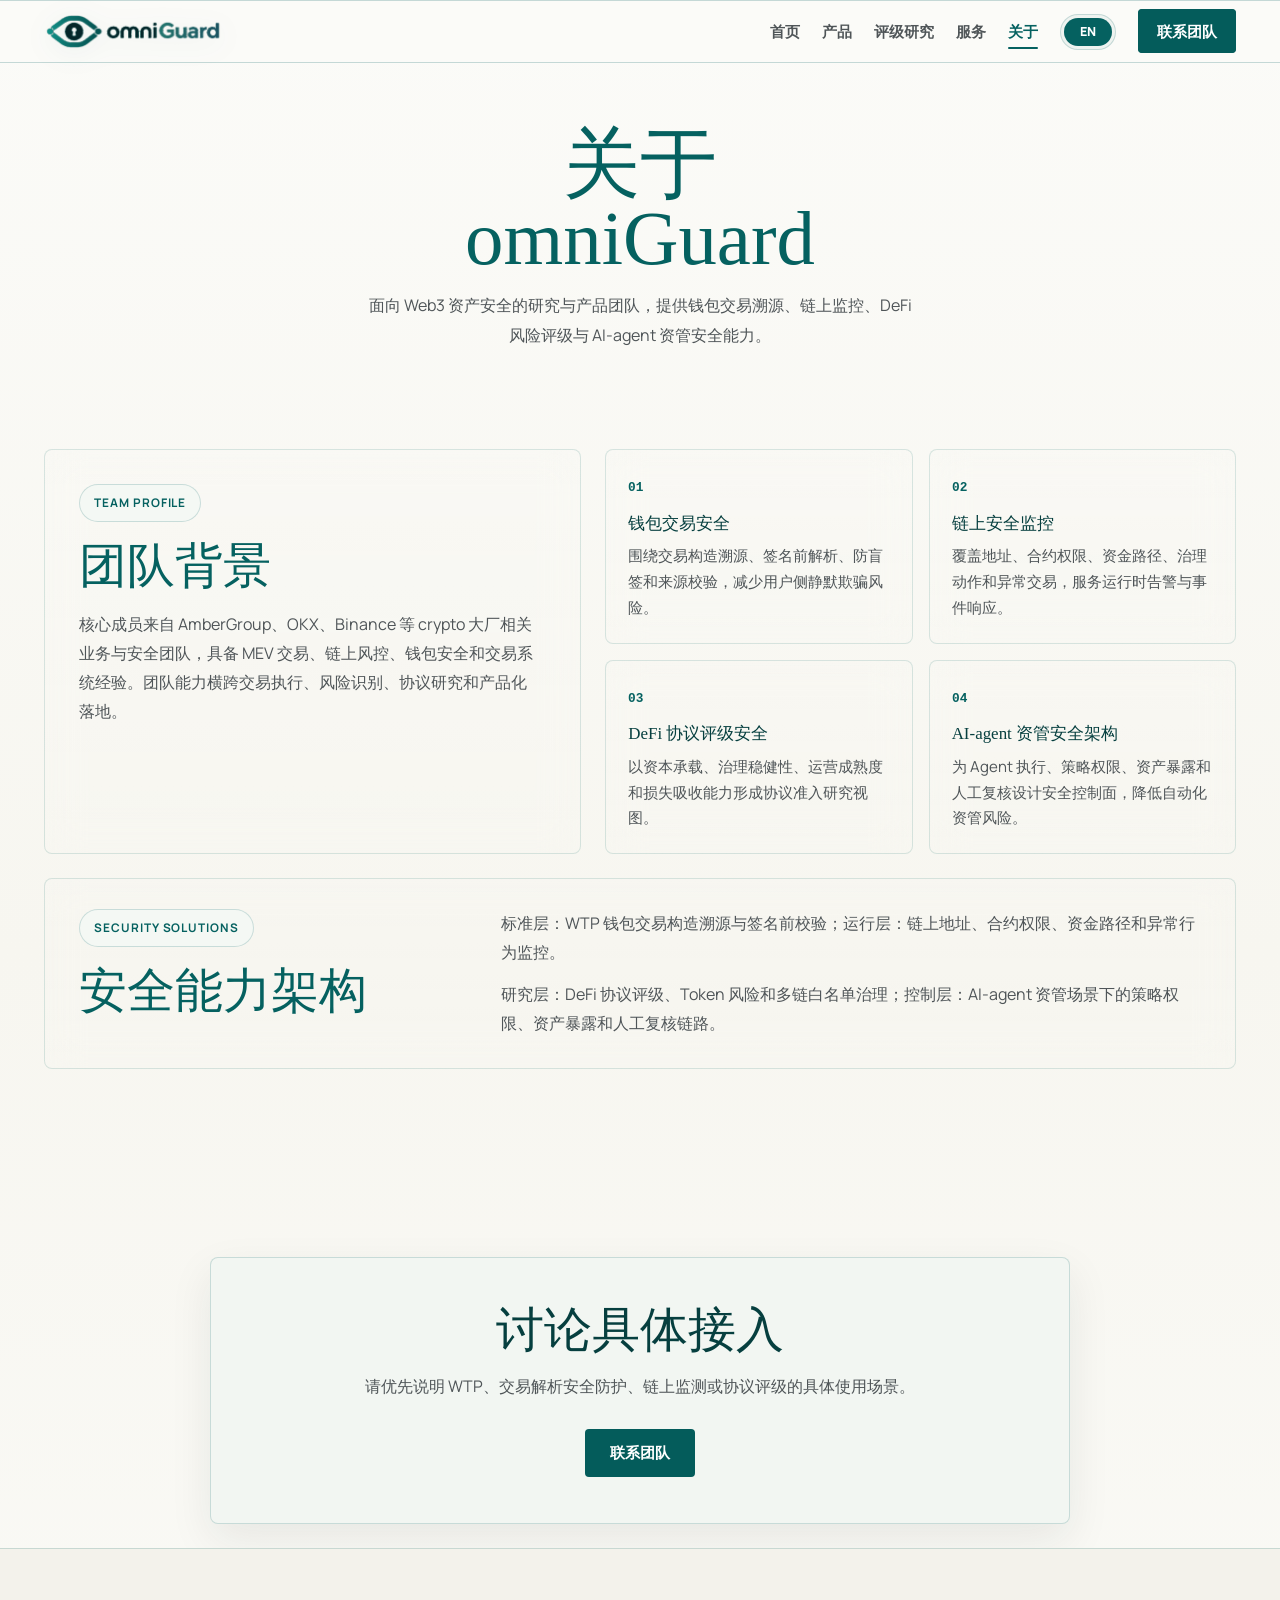
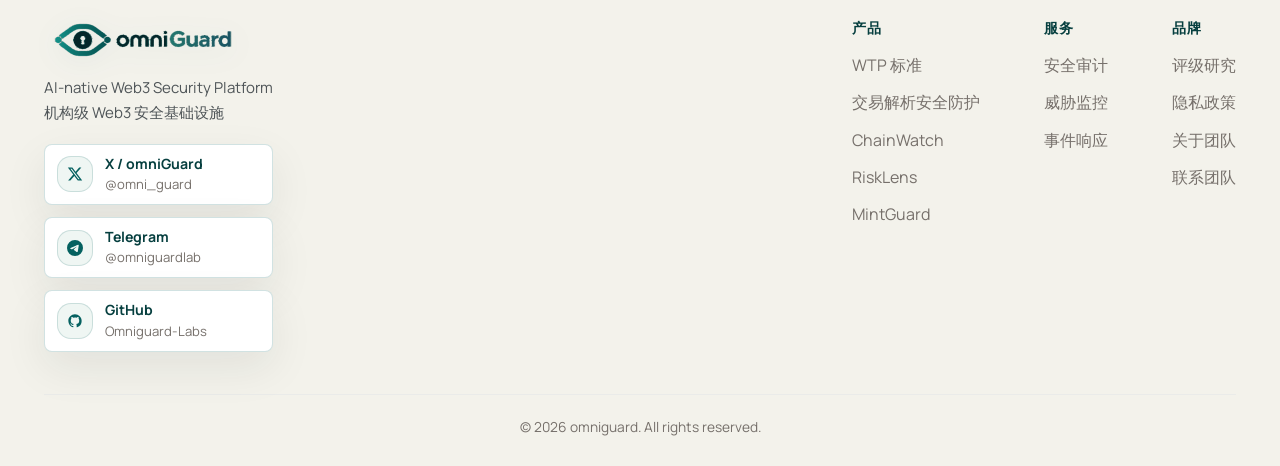
==== commit 0b13b8f3: "Deploy Omniguard site from 7ce10359a7d766bf29b398dab5d1bb65ffcfe677" ====
--- a/about/index.html
+++ b/about/index.html
@@ -1 +1 @@
-<!DOCTYPE html><html lang="zh-CN"> <head><meta charset="UTF-8"><meta name="viewport" content="width=device-width, initial-scale=1.0"><title>关于 - omniguard | Web3 安全团队</title><meta name="description" content="omniguard 关于页保留团队背景与工作边界。"><meta property="og:title" content="关于 - omniguard | Web3 安全团队"><meta property="og:description" content="omniguard 关于页保留团队背景与工作边界。"><meta property="og:type" content="website"><meta property="og:url" content="https://omniguard.pro/about"><link rel="canonical" href="https://omniguard.pro/about"><link rel="icon" type="image/png" href="/favicon.png"><link rel="preconnect" href="https://fonts.googleapis.com"><link rel="preconnect" href="https://fonts.gstatic.com" crossorigin><link href="https://fonts.googleapis.com/css2?family=Manrope:wght@400;500;600;700;800&family=Sora:wght@400;500;600;700;800&display=swap" rel="stylesheet"><link rel="stylesheet" href="/_astro/BaseLayout.DdHnn2Zc.css"></head> <body data-brand="omniguard" data-email-user="omniguard.crypto" data-email-host="gmail.com"> <nav class="navbar"> <div class="container"> <a href="/" class="logo" aria-label="omniguard 首页"> <img src="/brand/omniguard-logo-wide.png" alt="" class="logo-wide" width="720" height="151" loading="eager" decoding="async" aria-hidden="true"> </a> <ul class="nav-links"> <li> <a href="/" data-i18n-en="Home"> 首页 </a> </li><li> <a href="/products" data-i18n-en="Products"> 产品 </a> </li><li> <a href="/ratings" data-i18n-en="Ratings"> 评级研究 </a> </li><li> <a href="/services" data-i18n-en="Services"> 服务 </a> </li><li> <a href="/about" class="active" data-i18n-en="About"> 关于 </a> </li> <li> <div class="language-switch" aria-label="Language"> <button type="button" data-lang-option="zh" aria-pressed="true">中</button> <button type="button" data-lang-option="en" aria-pressed="false">EN</button> </div> </li> <li> <a href="/#contact" class="btn-contact" data-i18n-en="Contact">联系团队</a> </li> </ul> <button class="mobile-menu-btn" aria-label="菜单" data-i18n-aria-label-en="Menu"><span></span><span></span><span></span></button> </div> </nav> <main class="site-main">  <section class="page-header"> <div class="container"> <h1 data-i18n-en="Team and operating boundary">关于 omniGuard</h1> <p data-i18n-en="A Web3 asset-security research and product team covering wallet transaction provenance, on-chain monitoring, DeFi risk ratings and AI-agent asset-management security.">面向 Web3 资产安全的研究与产品团队，提供钱包交易溯源、链上监控、DeFi 风险评级与 AI-agent 资管安全能力。</p> </div> </section> <section class="about-page"> <div class="container"> <div class="about-profile-shell fade-in"> <div class="about-profile-copy"> <span class="section-kicker">TEAM PROFILE</span> <h2 data-i18n-en="Team background">团队背景</h2> <p data-i18n-en="Core contributors have backgrounds connected to crypto institutions such as AmberGroup, OKX and Binance, spanning MEV trading, on-chain risk control, wallet security and trading systems. The team bridges execution, risk recognition, protocol research and product delivery.">核心成员来自 AmberGroup、OKX、Binance 等 crypto 大厂相关业务与安全团队，具备 MEV 交易、链上风控、钱包安全和交易系统经验。团队能力横跨交易执行、风险识别、协议研究和产品化落地。</p> </div> <div class="about-highlight-grid"> <article class="about-highlight-card"> <span data-i18n-en="01">01</span> <h3 data-i18n-en="Wallet transaction security">钱包交易安全</h3> <p data-i18n-en="Transaction provenance, pre-signing parsing, blind-signing defense and origin verification to reduce silent deception risk.">围绕交易构造溯源、签名前解析、防盲签和来源校验，减少用户侧静默欺骗风险。</p> </article><article class="about-highlight-card"> <span data-i18n-en="02">02</span> <h3 data-i18n-en="On-chain security monitoring">链上安全监控</h3> <p data-i18n-en="Coverage for addresses, contract permissions, fund paths, governance actions and abnormal transactions for runtime alerts and incident response.">覆盖地址、合约权限、资金路径、治理动作和异常交易，服务运行时告警与事件响应。</p> </article><article class="about-highlight-card"> <span data-i18n-en="03">03</span> <h3 data-i18n-en="DeFi protocol-rating security">DeFi 协议评级安全</h3> <p data-i18n-en="Admission-oriented protocol research across capital base, governance control, operating maturity and loss absorption.">以资本承载、治理稳健性、运营成熟度和损失吸收能力形成协议准入研究视图。</p> </article><article class="about-highlight-card"> <span data-i18n-en="04">04</span> <h3 data-i18n-en="AI-agent asset-management security architecture">AI-agent 资管安全架构</h3> <p data-i18n-en="Security control planes for agent execution, policy permissions, asset exposure and human review loops in automated asset management.">为 Agent 执行、策略权限、资产暴露和人工复核设计安全控制面，降低自动化资管风险。</p> </article> </div> </div> <div class="about-solution-shell fade-in"> <div> <span class="section-kicker">SECURITY SOLUTIONS</span> <h2 data-i18n-en="Security capability architecture">安全能力架构</h2> </div> <div class="about-solution-copy"> <p data-i18n-en="Standards layer: WTP wallet transaction provenance and pre-signing verification. Runtime layer: monitoring for addresses, contract permissions, fund paths and abnormal behavior.">标准层：WTP 钱包交易构造溯源与签名前校验；运行层：链上地址、合约权限、资金路径和异常行为监控。</p><p data-i18n-en="Research layer: DeFi protocol ratings, token risk and multi-chain whitelist governance. Control layer: policy permissions, asset exposure and human review loops for AI-agent asset management.">研究层：DeFi 协议评级、Token 风险和多链白名单治理；控制层：AI-agent 资管场景下的策略权限、资产暴露和人工复核链路。</p> </div> </div> </div> </section> <section class="cta"> <div class="container"> <div class="domain-banner fade-in"> <h2 data-i18n-en="Discuss standard integration or ecosystem collaboration">讨论具体接入</h2> <p data-i18n-en="Available for WTP integration, monitoring and ecosystem collaboration.">请优先说明 WTP、交易解析插件、链上监测或协议评级的具体使用场景。</p> <a href="/#contact" class="btn btn-primary" data-i18n-en="Contact the team">联系团队</a> </div> </div> </section>  </main> <footer> <div class="container"> <div class="footer-content"> <div class="footer-brand"> <a href="/" class="logo" aria-label="omniguard 首页"> <img src="/brand/omniguard-logo-wide.png" alt="" class="logo-wide" width="720" height="151" loading="eager" decoding="async" aria-hidden="true"> </a> <p>AI-native Web3 Security Platform<br><span data-i18n-en="Institutional Web3 security infrastructure">机构级 Web3 安全基础设施</span></p> <div class="social-links social-links-compact"> <a href="https://x.com/omni_guard" target="_blank" rel="noopener" class="social-link-card" aria-label="X / omniGuard @omni_guard" title="X / omniGuard @omni_guard"> <span class="social-link-icon" aria-hidden="true"> <svg class width="16px" height="16px" viewBox="0 0 24 24" aria-hidden="true"><path d="M18.244 2.25h3.308l-7.227 8.26 8.502 11.24H16.17l-5.214-6.817L4.99 21.75H1.68l7.73-8.835L1.254 2.25H8.08l4.713 6.231zm-1.161 17.52h1.833L7.084 4.126H5.117z" fill="currentColor"></path></svg> </span> <span class="social-link-copy"> <strong>X / omniGuard</strong> <span>@omni_guard</span>  </span> </a><a href="https://t.me/omniguardlab" target="_blank" rel="noopener" class="social-link-card" aria-label="Telegram @omniguardlab" title="Telegram @omniguardlab"> <span class="social-link-icon" aria-hidden="true"> <svg class width="16px" height="16px" viewBox="0 0 24 24" aria-hidden="true"><path d="M11.944 0A12 12 0 000 12a12 12 0 0012 12 12 12 0 0012-12A12 12 0 0012 0h-.056zm4.962 7.224c.1-.002.321.023.465.14a.506.506 0 01.171.325c.016.093.036.306.02.472-.18 1.898-.962 6.502-1.36 8.627-.168.9-.499 1.201-.82 1.23-.696.065-1.225-.46-1.9-.902-1.056-.693-1.653-1.124-2.678-1.8-1.185-.78-.417-1.21.258-1.91.177-.184 3.247-2.977 3.307-3.23.007-.032.014-.15-.056-.212s-.174-.041-.249-.024c-.106.024-1.793 1.14-5.061 3.345-.48.33-.913.49-1.302.48-.428-.008-1.252-.241-1.865-.44-.752-.245-1.349-.374-1.297-.789.027-.216.325-.437.893-.663 3.498-1.524 5.83-2.529 6.998-3.014 3.332-1.386 4.025-1.627 4.476-1.635z" fill="currentColor"></path></svg> </span> <span class="social-link-copy"> <strong>Telegram</strong> <span>@omniguardlab</span>  </span> </a><a href="https://github.com/Omniguard-Labs/" target="_blank" rel="noopener" class="social-link-card" aria-label="GitHub Omniguard-Labs" title="GitHub Omniguard-Labs"> <span class="social-link-icon" aria-hidden="true"> <svg class width="16px" height="16px" viewBox="0 0 24 24" aria-hidden="true"><path d="M12 2C6.477 2 2 6.484 2 12.017c0 4.425 2.865 8.18 6.839 9.504.5.092.682-.217.682-.483 0-.237-.008-.868-.013-1.703-2.782.605-3.369-1.343-3.369-1.343-.454-1.158-1.11-1.466-1.11-1.466-.908-.62.069-.608.069-.608 1.003.07 1.531 1.032 1.531 1.032.892 1.53 2.341 1.088 2.91.832.092-.647.35-1.088.636-1.338-2.22-.253-4.555-1.113-4.555-4.951 0-1.093.39-1.988 1.029-2.688-.103-.253-.446-1.272.098-2.65 0 0 .84-.27 2.75 1.026A9.564 9.564 0 0112 6.844c.85.004 1.705.115 2.504.337 1.909-1.296 2.747-1.027 2.747-1.027.546 1.379.202 2.398.1 2.651.64.7 1.028 1.595 1.028 2.688 0 3.848-2.339 4.695-4.566 4.943.359.309.678.92.678 1.855 0 1.338-.012 2.419-.012 2.747 0 .268.18.58.688.482A10.019 10.019 0 0022 12.017C22 6.484 17.522 2 12 2z" fill="currentColor"></path></svg> </span> <span class="social-link-copy"> <strong>GitHub</strong> <span>Omniguard-Labs</span>  </span> </a> </div> </div> <div class="footer-links"> <div class="link-group"> <h4 data-i18n-en="Products">产品</h4> <a href="/wtp/" data-i18n-en="WTP Standard"> WTP 标准 </a><a href="/products#transaction-parser" data-i18n-en="Google transaction parser"> Google 交易解析插件 </a><a href="/products#chainwatch"> ChainWatch </a><a href="/products#risklens"> RiskLens </a><a href="/products#mintguard"> MintGuard </a> </div><div class="link-group"> <h4 data-i18n-en="Services">服务</h4> <a href="/services" data-i18n-en="Security audit"> 安全审计 </a><a href="/services" data-i18n-en="Threat monitoring"> 威胁监控 </a><a href="/services" data-i18n-en="Incident response"> 事件响应 </a> </div><div class="link-group"> <h4 data-i18n-en="Brand">品牌</h4> <a href="/ratings" data-i18n-en="Ratings research"> 评级研究 </a><a href="/privacy" data-i18n-en="Privacy policy"> 隐私政策 </a><a href="/about" data-i18n-en="About the team"> 关于团队 </a><a href="/#contact" data-i18n-en="Contact the team"> 联系团队 </a> </div> </div> </div> <div class="footer-bottom"> <p>&copy; 2026 omniguard. All rights reserved.</p> </div> </div> </footer> <script type="module" src="/scripts/main.js"></script> </body> </html>+<!DOCTYPE html><html lang="zh-CN"> <head><meta charset="UTF-8"><meta name="viewport" content="width=device-width, initial-scale=1.0"><title>关于 - omniguard | Web3 安全团队</title><meta name="description" content="omniguard 关于页保留团队背景与工作边界。"><meta property="og:title" content="关于 - omniguard | Web3 安全团队"><meta property="og:description" content="omniguard 关于页保留团队背景与工作边界。"><meta property="og:type" content="website"><meta property="og:url" content="https://omniguard.pro/about"><link rel="canonical" href="https://omniguard.pro/about"><link rel="icon" type="image/svg+xml" href="/favicon.svg?v=20260502"><link rel="icon" type="image/png" sizes="256x256" href="/favicon.png?v=20260502"><link rel="apple-touch-icon" href="/favicon.png?v=20260502"><link rel="preconnect" href="https://fonts.googleapis.com"><link rel="preconnect" href="https://fonts.gstatic.com" crossorigin><link href="https://fonts.googleapis.com/css2?family=Manrope:wght@400;500;600;700;800&family=Sora:wght@400;500;600;700;800&display=swap" rel="stylesheet"><link rel="stylesheet" href="/_astro/BaseLayout.DKCxOinl.css"></head> <body data-brand="omniguard" data-email-user="omniguard.crypto" data-email-host="gmail.com"> <nav class="navbar"> <div class="container"> <a href="/" class="logo" aria-label="omniguard 首页"> <img src="/brand/omniguard-logo-wide.png" alt="" class="logo-wide" width="720" height="151" loading="eager" decoding="async" aria-hidden="true"> </a> <ul class="nav-links"> <li> <a href="/" data-i18n-en="Home"> 首页 </a> </li><li> <a href="/products" data-i18n-en="Products"> 产品 </a> </li><li> <a href="/ratings" data-i18n-en="Ratings"> 评级研究 </a> </li><li> <a href="/services" data-i18n-en="Services"> 服务 </a> </li><li> <a href="/about" class="active" data-i18n-en="About"> 关于 </a> </li> <li> <div class="language-switch" aria-label="Language"> <button type="button" data-lang-toggle aria-label="Switch to English" title="Switch to English">EN</button> </div> </li> <li> <a href="/#contact" class="btn-contact" data-i18n-en="Contact">联系团队</a> </li> </ul> <button class="mobile-menu-btn" aria-label="菜单" data-i18n-aria-label-en="Menu"><span></span><span></span><span></span></button> </div> </nav> <main class="site-main">  <section class="page-header"> <div class="container"> <h1 data-i18n-en="Team and operating boundary">关于 omniGuard</h1> <p data-i18n-en="A Web3 asset-security research and product team covering wallet transaction provenance, on-chain monitoring, DeFi risk ratings and AI-agent asset-management security.">面向 Web3 资产安全的研究与产品团队，提供钱包交易溯源、链上监控、DeFi 风险评级与 AI-agent 资管安全能力。</p> </div> </section> <section class="about-page"> <div class="container"> <div class="about-profile-shell fade-in"> <div class="about-profile-copy"> <span class="section-kicker">TEAM PROFILE</span> <h2 data-i18n-en="Team background">团队背景</h2> <p data-i18n-en="Core contributors have backgrounds connected to crypto institutions such as AmberGroup, OKX and Binance, spanning MEV trading, on-chain risk control, wallet security and trading systems. The team bridges execution, risk recognition, protocol research and product delivery.">核心成员来自 AmberGroup、OKX、Binance 等 crypto 大厂相关业务与安全团队，具备 MEV 交易、链上风控、钱包安全和交易系统经验。团队能力横跨交易执行、风险识别、协议研究和产品化落地。</p> </div> <div class="about-highlight-grid"> <article class="about-highlight-card"> <span data-i18n-en="01">01</span> <h3 data-i18n-en="Wallet transaction security">钱包交易安全</h3> <p data-i18n-en="Transaction provenance, pre-signing parsing, blind-signing defense and origin verification to reduce silent deception risk.">围绕交易构造溯源、签名前解析、防盲签和来源校验，减少用户侧静默欺骗风险。</p> </article><article class="about-highlight-card"> <span data-i18n-en="02">02</span> <h3 data-i18n-en="On-chain security monitoring">链上安全监控</h3> <p data-i18n-en="Coverage for addresses, contract permissions, fund paths, governance actions and abnormal transactions for runtime alerts and incident response.">覆盖地址、合约权限、资金路径、治理动作和异常交易，服务运行时告警与事件响应。</p> </article><article class="about-highlight-card"> <span data-i18n-en="03">03</span> <h3 data-i18n-en="DeFi protocol-rating security">DeFi 协议评级安全</h3> <p data-i18n-en="Admission-oriented protocol research across capital base, governance control, operating maturity and loss absorption.">以资本承载、治理稳健性、运营成熟度和损失吸收能力形成协议准入研究视图。</p> </article><article class="about-highlight-card"> <span data-i18n-en="04">04</span> <h3 data-i18n-en="AI-agent asset-management security architecture">AI-agent 资管安全架构</h3> <p data-i18n-en="Security control planes for agent execution, policy permissions, asset exposure and human review loops in automated asset management.">为 Agent 执行、策略权限、资产暴露和人工复核设计安全控制面，降低自动化资管风险。</p> </article> </div> </div> <div class="about-solution-shell fade-in"> <div> <span class="section-kicker">SECURITY SOLUTIONS</span> <h2 data-i18n-en="Security capability architecture">安全能力架构</h2> </div> <div class="about-solution-copy"> <p data-i18n-en="Standards layer: WTP wallet transaction provenance and pre-signing verification. Runtime layer: monitoring for addresses, contract permissions, fund paths and abnormal behavior.">标准层：WTP 钱包交易构造溯源与签名前校验；运行层：链上地址、合约权限、资金路径和异常行为监控。</p><p data-i18n-en="Research layer: DeFi protocol ratings, token risk and multi-chain whitelist governance. Control layer: policy permissions, asset exposure and human review loops for AI-agent asset management.">研究层：DeFi 协议评级、Token 风险和多链白名单治理；控制层：AI-agent 资管场景下的策略权限、资产暴露和人工复核链路。</p> </div> </div> </div> </section> <section class="cta"> <div class="container"> <div class="domain-banner fade-in"> <h2 data-i18n-en="Discuss standard integration or ecosystem collaboration">讨论具体接入</h2> <p data-i18n-en="Available for WTP integration, monitoring and ecosystem collaboration.">请优先说明 WTP、交易解析安全防护、链上监测或协议评级的具体使用场景。</p> <a href="/#contact" class="btn btn-primary" data-i18n-en="Contact the team">联系团队</a> </div> </div> </section>  </main> <footer> <div class="container"> <div class="footer-content"> <div class="footer-brand"> <a href="/" class="logo" aria-label="omniguard 首页"> <img src="/brand/omniguard-logo-wide.png" alt="" class="logo-wide" width="720" height="151" loading="eager" decoding="async" aria-hidden="true"> </a> <p>AI-native Web3 Security Platform<br><span data-i18n-en="Institutional Web3 security infrastructure">机构级 Web3 安全基础设施</span></p> <div class="social-links social-links-compact"> <a href="https://x.com/omni_guard" target="_blank" rel="noopener" class="social-link-card" aria-label="X / omniGuard @omni_guard" title="X / omniGuard @omni_guard"> <span class="social-link-icon" aria-hidden="true"> <svg class width="16px" height="16px" viewBox="0 0 24 24" aria-hidden="true"><path d="M18.244 2.25h3.308l-7.227 8.26 8.502 11.24H16.17l-5.214-6.817L4.99 21.75H1.68l7.73-8.835L1.254 2.25H8.08l4.713 6.231zm-1.161 17.52h1.833L7.084 4.126H5.117z" fill="currentColor"></path></svg> </span> <span class="social-link-copy"> <strong>X / omniGuard</strong> <span>@omni_guard</span>  </span> </a><a href="https://t.me/omniguardlab" target="_blank" rel="noopener" class="social-link-card" aria-label="Telegram @omniguardlab" title="Telegram @omniguardlab"> <span class="social-link-icon" aria-hidden="true"> <svg class width="16px" height="16px" viewBox="0 0 24 24" aria-hidden="true"><path d="M11.944 0A12 12 0 000 12a12 12 0 0012 12 12 12 0 0012-12A12 12 0 0012 0h-.056zm4.962 7.224c.1-.002.321.023.465.14a.506.506 0 01.171.325c.016.093.036.306.02.472-.18 1.898-.962 6.502-1.36 8.627-.168.9-.499 1.201-.82 1.23-.696.065-1.225-.46-1.9-.902-1.056-.693-1.653-1.124-2.678-1.8-1.185-.78-.417-1.21.258-1.91.177-.184 3.247-2.977 3.307-3.23.007-.032.014-.15-.056-.212s-.174-.041-.249-.024c-.106.024-1.793 1.14-5.061 3.345-.48.33-.913.49-1.302.48-.428-.008-1.252-.241-1.865-.44-.752-.245-1.349-.374-1.297-.789.027-.216.325-.437.893-.663 3.498-1.524 5.83-2.529 6.998-3.014 3.332-1.386 4.025-1.627 4.476-1.635z" fill="currentColor"></path></svg> </span> <span class="social-link-copy"> <strong>Telegram</strong> <span>@omniguardlab</span>  </span> </a><a href="https://github.com/Omniguard-Labs/" target="_blank" rel="noopener" class="social-link-card" aria-label="GitHub Omniguard-Labs" title="GitHub Omniguard-Labs"> <span class="social-link-icon" aria-hidden="true"> <svg class width="16px" height="16px" viewBox="0 0 24 24" aria-hidden="true"><path d="M12 2C6.477 2 2 6.484 2 12.017c0 4.425 2.865 8.18 6.839 9.504.5.092.682-.217.682-.483 0-.237-.008-.868-.013-1.703-2.782.605-3.369-1.343-3.369-1.343-.454-1.158-1.11-1.466-1.11-1.466-.908-.62.069-.608.069-.608 1.003.07 1.531 1.032 1.531 1.032.892 1.53 2.341 1.088 2.91.832.092-.647.35-1.088.636-1.338-2.22-.253-4.555-1.113-4.555-4.951 0-1.093.39-1.988 1.029-2.688-.103-.253-.446-1.272.098-2.65 0 0 .84-.27 2.75 1.026A9.564 9.564 0 0112 6.844c.85.004 1.705.115 2.504.337 1.909-1.296 2.747-1.027 2.747-1.027.546 1.379.202 2.398.1 2.651.64.7 1.028 1.595 1.028 2.688 0 3.848-2.339 4.695-4.566 4.943.359.309.678.92.678 1.855 0 1.338-.012 2.419-.012 2.747 0 .268.18.58.688.482A10.019 10.019 0 0022 12.017C22 6.484 17.522 2 12 2z" fill="currentColor"></path></svg> </span> <span class="social-link-copy"> <strong>GitHub</strong> <span>Omniguard-Labs</span>  </span> </a> </div> </div> <div class="footer-links"> <div class="link-group"> <h4 data-i18n-en="Products">产品</h4> <a href="/wtp/" data-i18n-en="WTP Standard"> WTP 标准 </a><a href="/products#transaction-parser" data-i18n-en="Transaction parsing protection"> 交易解析安全防护 </a><a href="/products#chainwatch"> ChainWatch </a><a href="/products#risklens"> RiskLens </a><a href="/products#mintguard"> MintGuard </a> </div><div class="link-group"> <h4 data-i18n-en="Services">服务</h4> <a href="/services" data-i18n-en="Security audit"> 安全审计 </a><a href="/services" data-i18n-en="Threat monitoring"> 威胁监控 </a><a href="/services" data-i18n-en="Incident response"> 事件响应 </a> </div><div class="link-group"> <h4 data-i18n-en="Brand">品牌</h4> <a href="/ratings" data-i18n-en="Ratings research"> 评级研究 </a><a href="/privacy" data-i18n-en="Privacy policy"> 隐私政策 </a><a href="/about" data-i18n-en="About the team"> 关于团队 </a><a href="/#contact" data-i18n-en="Contact the team"> 联系团队 </a> </div> </div> </div> <div class="footer-bottom"> <p>&copy; 2026 omniguard. All rights reserved.</p> </div> </div> </footer> <script type="module" src="/scripts/main.js"></script> </body> </html>
--- a/_astro/BaseLayout.DKCxOinl.css
+++ b/_astro/BaseLayout.DKCxOinl.css
@@ -0,0 +1 @@
+:root{--bg-0: #040814;--bg-1: #07101f;--bg-2: #0d1730;--bg-3: #132042;--surface: rgba(8, 14, 30, .72);--surface-strong: rgba(11, 18, 37, .9);--surface-soft: rgba(16, 27, 53, .72);--surface-highlight: rgba(17, 33, 65, .95);--text-1: #f5fbff;--text-2: #b1bfd7;--text-3: #7d8ba8;--brand-1: #7af7d3;--brand-2: #5a8cff;--brand-3: #22d1ee;--brand-1-rgb: 122, 247, 211;--brand-2-rgb: 90, 140, 255;--brand-3-rgb: 34, 209, 238;--accent-gradient: linear-gradient(135deg, var(--brand-1) 0%, var(--brand-3) 42%, var(--brand-2) 100%);--accent-gradient-soft: linear-gradient(135deg, rgba(var(--brand-1-rgb), .18) 0%, rgba(var(--brand-2-rgb), .18) 100%);--line: rgba(154, 176, 214, .15);--line-strong: rgba(var(--brand-1-rgb), .32);--shadow-lg: 0 28px 90px rgba(0, 0, 0, .42);--shadow-md: 0 18px 48px rgba(0, 0, 0, .3);--glow: 0 0 0 1px rgba(var(--brand-1-rgb), .06), 0 12px 60px rgba(var(--brand-2-rgb), .12);--font-display: "Sora", "Segoe UI", sans-serif;--font-sans: "Manrope", "Segoe UI", sans-serif;--font-mono: "SFMono-Regular", "Consolas", "Liberation Mono", monospace;--radius-xs: 10px;--radius-sm: 14px;--radius-md: 20px;--radius-lg: 28px;--radius-xl: 36px;--radius-pill: 999px;--container-max: 1240px;--container-px: 24px;--section-y: 112px;--ease: cubic-bezier(.16, 1, .3, 1);--duration-fast: .18s;--duration-base: .32s;--duration-slow: .7s}*,*:before,*:after{box-sizing:border-box;margin:0;padding:0}html{scroll-behavior:smooth;background:var(--bg-0)}body{font-family:var(--font-sans);color:var(--text-1);line-height:1.7;min-height:100vh;overflow-x:hidden;background:radial-gradient(circle at 12% 0%,rgba(var(--brand-1-rgb),.12) 0%,transparent 34%),radial-gradient(circle at 82% 14%,rgba(var(--brand-2-rgb),.18) 0%,transparent 28%),radial-gradient(circle at 50% 100%,rgba(var(--brand-3-rgb),.08) 0%,transparent 30%),linear-gradient(180deg,#030711,#060c18 34%,#04070f);-webkit-font-smoothing:antialiased;-moz-osx-font-smoothing:grayscale}.site-main{min-height:100vh}body:before{content:"";position:fixed;inset:0;background-image:linear-gradient(rgba(255,255,255,.03) 1px,transparent 1px),linear-gradient(90deg,rgba(255,255,255,.03) 1px,transparent 1px);background-size:72px 72px;mask-image:radial-gradient(circle at center,black 28%,transparent 88%);opacity:.3;pointer-events:none;z-index:-2}body:after{content:"";position:fixed;inset:0;background:linear-gradient(180deg,rgba(255,255,255,.018) 0%,transparent 20%,transparent 80%,rgba(255,255,255,.018) 100%);pointer-events:none;z-index:-1}img,svg{display:block;max-width:100%}a{color:inherit;text-decoration:none}ul{list-style:none}h1,h2,h3,h4{font-family:var(--font-display);line-height:1.08;letter-spacing:-.03em;color:var(--text-1);text-wrap:balance}h1{font-size:clamp(3rem,6vw,5.5rem);font-weight:800}h2{font-size:clamp(2rem,4vw,3.4rem);font-weight:700}h3{font-size:clamp(1.55rem,2.4vw,2rem);font-weight:700}h4{font-size:1.08rem;font-weight:700}section,footer{position:relative}.container{width:min(100%,var(--container-max));margin:0 auto;padding:0 var(--container-px)}.gradient-text{background:var(--accent-gradient);-webkit-background-clip:text;background-clip:text;color:transparent}.section-head{max-width:700px;margin:0 auto 48px;text-align:center}.section-head-left{margin-left:0;text-align:left}.section-title{margin-bottom:16px}.section-title-en,.page-title-en,.hero-title-en{color:var(--text-3);font-size:.92rem;font-weight:700;letter-spacing:.16em;text-transform:uppercase}.section-title-en{margin:-4px 0 14px}.section-title-en-left,.section-desc-left{text-align:left}.section-desc{font-size:1.05rem;line-height:1.82;color:var(--text-2);text-wrap:pretty}.section-desc-en,.page-desc-en,.hero-desc-en{color:var(--text-3);font-size:.92rem;line-height:1.72}.section-desc-en{margin-top:10px}.section-kicker,.page-eyebrow{display:inline-flex;align-items:center;gap:10px;padding:8px 14px;margin-bottom:18px;border-radius:var(--radius-pill);border:1px solid rgba(var(--brand-1-rgb),.22);background:rgba(var(--brand-1-rgb),.08);color:var(--brand-1);font-size:.74rem;font-weight:700;letter-spacing:.2em;text-transform:uppercase}.glass-panel{background:linear-gradient(180deg,rgba(255,255,255,.03) 0%,transparent 100%),var(--surface);border:1px solid var(--line);border-radius:var(--radius-lg);backdrop-filter:blur(20px);-webkit-backdrop-filter:blur(20px);box-shadow:var(--glow)}.btn{display:inline-flex;align-items:center;justify-content:center;gap:10px;min-height:54px;padding:0 28px;border-radius:var(--radius-pill);border:1px solid transparent;font-size:.96rem;font-weight:700;font-family:var(--font-sans);line-height:1;cursor:pointer;transition:transform var(--duration-fast) var(--ease),box-shadow var(--duration-base) var(--ease),border-color var(--duration-base) var(--ease),background var(--duration-base) var(--ease),color var(--duration-base) var(--ease)}.btn:hover{transform:translateY(-2px)}.btn-primary{color:#04101d;background:var(--accent-gradient);box-shadow:0 18px 48px rgba(var(--brand-2-rgb),.28)}.btn-primary:hover{box-shadow:0 22px 58px rgba(var(--brand-2-rgb),.35)}.btn-ghost{color:var(--text-1);border-color:#9fb2d238;background:#ffffff05}.btn-ghost:hover{border-color:rgba(var(--brand-1-rgb),.42);background:rgba(var(--brand-1-rgb),.08)}.navbar{position:fixed;top:0;left:0;right:0;z-index:1000;padding:16px 0;background:#030814b8;border-bottom:1px solid rgba(151,173,207,.12);backdrop-filter:blur(24px);-webkit-backdrop-filter:blur(24px);transition:background var(--duration-base) var(--ease),border-color var(--duration-base) var(--ease)}.navbar.scrolled{background:#030814e6;border-color:rgba(var(--brand-2-rgb),.16)}.navbar .container{display:flex;align-items:center;justify-content:space-between;gap:20px}.logo{display:inline-flex;align-items:center;gap:12px;flex-shrink:0}.logo-wide{display:block;width:174px;height:auto;object-fit:contain}.nav-links{display:flex;align-items:center;gap:28px}.nav-links a{position:relative;font-size:.92rem;font-weight:600;color:var(--text-2);transition:color var(--duration-fast) var(--ease)}.nav-links a:hover,.nav-links a.active{color:var(--text-1)}.nav-links a.active:after{content:"";position:absolute;left:0;right:0;bottom:-8px;height:2px;border-radius:999px;background:var(--accent-gradient)}.nav-domain{padding:10px 14px;border-radius:var(--radius-pill);border:1px solid rgba(var(--brand-1-rgb),.18);background:rgba(var(--brand-1-rgb),.07);color:var(--brand-1)!important}.btn-contact{min-height:44px;padding:11px 18px;border-radius:var(--radius-pill);background:rgba(var(--brand-2-rgb),.14);border:1px solid rgba(var(--brand-2-rgb),.24);color:var(--text-1)!important}.btn-contact:hover{background:var(--accent-gradient-soft);border-color:rgba(var(--brand-1-rgb),.34)}.language-switch{display:inline-flex;align-items:center;min-height:34px;padding:3px;border:1px solid rgba(var(--brand-1-rgb),.18);border-radius:var(--radius-pill);background:rgba(var(--brand-1-rgb),.055)}.language-switch button{min-width:48px;min-height:28px;padding:0 13px;border:0;border-radius:var(--radius-pill);background:var(--brand-1);color:#fff;font:inherit;font-size:.78rem;font-weight:800;cursor:pointer;transition:transform .18s ease,background .18s ease,box-shadow .18s ease}.language-switch button:hover{background:var(--brand-2);box-shadow:var(--shadow-soft);transform:translateY(-1px)}.language-switch button.active{background:var(--brand-1);color:#fff}.mobile-menu-btn{display:none;flex-direction:column;gap:5px;background:transparent;border:none;padding:6px;cursor:pointer}.mobile-menu-btn span{width:24px;height:2px;border-radius:999px;background:var(--text-1);transition:transform var(--duration-base) var(--ease),opacity var(--duration-base) var(--ease)}.mobile-menu-btn.active span:nth-child(1){transform:translateY(7px) rotate(45deg)}.mobile-menu-btn.active span:nth-child(2){opacity:0}.mobile-menu-btn.active span:nth-child(3){transform:translateY(-7px) rotate(-45deg)}.hero{padding:176px 0 104px;min-height:100vh;display:flex;align-items:center}.hero-grid{display:grid;grid-template-columns:minmax(0,1.06fr) minmax(0,.94fr);gap:34px;align-items:center}.hero-copy{position:relative;z-index:1}.hero-desc{max-width:620px;margin-top:24px;font-size:1.06rem;line-height:1.88;color:#d7e3f7;text-wrap:pretty}.hero-title-en{margin-top:18px}.hero-desc-en{margin-top:12px;max-width:640px}.hero-actions{display:flex;flex-wrap:wrap;gap:16px;margin-top:34px}.hero-proof{display:grid;grid-template-columns:repeat(3,minmax(0,1fr));gap:14px;margin-top:34px}.proof-item{display:block;padding:18px;border-radius:var(--radius-md);border:1px solid rgba(154,176,214,.14);background:linear-gradient(180deg,rgba(255,255,255,.045) 0%,transparent 100%),#ffffff05;box-shadow:inset 0 1px #ffffff0a;backdrop-filter:blur(18px);-webkit-backdrop-filter:blur(18px)}.proof-item-link{transition:transform var(--duration-fast) var(--ease),border-color var(--duration-base) var(--ease),background var(--duration-base) var(--ease),box-shadow var(--duration-base) var(--ease)}.proof-item-link:hover{transform:translateY(-3px);border-color:rgba(var(--brand-1-rgb),.28);background:rgba(var(--brand-1-rgb),.06);box-shadow:var(--shadow-md)}.proof-label{display:block;margin-bottom:10px;font-size:.72rem;font-weight:700;letter-spacing:.18em;text-transform:uppercase;color:var(--brand-1)}.proof-item strong{display:block;margin-bottom:8px;font-family:var(--font-display);font-size:1.08rem;color:var(--text-1)}.proof-item p{font-size:.88rem;line-height:1.7;text-wrap:pretty}.hero-stack{position:relative;display:grid;gap:18px}.hero-orbit{position:absolute;inset:-30px -40px auto auto;width:460px;height:460px;pointer-events:none;opacity:.9}.orbit{position:absolute;inset:50%;border-radius:50%;border:1px solid rgba(var(--brand-1-rgb),.14);transform:translate(-50%,-50%)}.orbit-a{width:100%;height:100%;animation:rotate-orbit 30s linear infinite}.orbit-b{width:74%;height:74%;border-color:rgba(var(--brand-2-rgb),.16);animation:rotate-orbit-reverse 24s linear infinite}.orbit-c{width:48%;height:48%;border-color:rgba(var(--brand-3-rgb),.2);animation:rotate-orbit 18s linear infinite}.orbit-node{position:absolute;width:12px;height:12px;border-radius:50%;background:var(--accent-gradient);box-shadow:0 0 22px rgba(var(--brand-1-rgb),.4)}.node-a{top:24%;left:10%}.node-b{top:18%;right:18%}.node-c{bottom:20%;left:18%}.node-d{bottom:10%;right:14%}.hero-board,.hero-terminal{position:relative;overflow:hidden}.hero-board:before,.hero-terminal:before{content:"";position:absolute;inset:0;background:linear-gradient(180deg,rgba(255,255,255,.04) 0%,transparent 36%),radial-gradient(circle at top right,rgba(var(--brand-1-rgb),.1) 0%,transparent 30%);pointer-events:none}.hero-board{padding:24px;background:linear-gradient(180deg,rgba(255,255,255,.02) 0%,transparent 100%),#070f1ec7}.hero-terminal{padding:0;background:linear-gradient(180deg,rgba(255,255,255,.02) 0%,transparent 100%),#060c19eb}.panel-topline,.terminal-top{display:flex;align-items:center;justify-content:space-between;gap:12px;margin-bottom:18px;color:var(--text-3);font-size:.76rem;font-weight:700;letter-spacing:.16em;text-transform:uppercase}.signal-grid{display:grid;grid-template-columns:repeat(2,minmax(0,1fr));gap:14px}.signal-card{min-height:138px;padding:18px;border-radius:var(--radius-md);border:1px solid rgba(152,176,214,.14);background:linear-gradient(180deg,rgba(255,255,255,.035) 0%,transparent 100%),#ffffff05}.signal-card-wide{grid-column:span 2;min-height:164px}.signal-label{display:block;margin-bottom:14px;color:var(--brand-1);font-size:.74rem;font-weight:700;letter-spacing:.18em;text-transform:uppercase}.signal-card strong{display:block;margin-bottom:10px;font-family:var(--font-display);font-size:1.34rem;line-height:1.2}.signal-card p{font-size:.92rem;line-height:1.75}.terminal-top{position:relative;margin:0;padding:16px 20px;border-bottom:1px solid rgba(152,176,214,.1);background:#ffffff05;justify-content:flex-start}.terminal-top span{width:10px;height:10px;border-radius:50%;background:#ffffff2e}.terminal-top span:nth-child(1){background:#ff6b6b}.terminal-top span:nth-child(2){background:#ffd166}.terminal-top span:nth-child(3){background:#06d6a0}.terminal-top b{margin-left:8px;color:var(--text-2);font-size:.78rem;letter-spacing:.12em}.terminal-body{padding:22px 20px 24px;font-family:var(--font-mono);font-size:.9rem;line-height:1.85}.terminal-line{color:#c6d6f0}.terminal-key{color:var(--brand-1)}.terminal-ok{color:#8cf7be}.trust-strip{padding-bottom:var(--section-y)}.trust-grid{display:grid;grid-template-columns:repeat(4,minmax(0,1fr));gap:18px}.trust-card{padding:24px;border-radius:var(--radius-md);border:1px solid var(--line);background:#ffffff08;box-shadow:inset 0 1px #ffffff0a;backdrop-filter:blur(18px);-webkit-backdrop-filter:blur(18px)}.trust-label{display:inline-flex;padding:6px 10px;margin-bottom:16px;border-radius:var(--radius-pill);border:1px solid rgba(var(--brand-1-rgb),.18);background:rgba(var(--brand-1-rgb),.08);color:var(--brand-1);font-size:.72rem;font-weight:700;letter-spacing:.16em;text-transform:uppercase}.trust-card strong{display:block;margin-bottom:10px;font-family:var(--font-display);font-size:1.08rem}.trust-card p{font-size:.92rem}.partners-section,.stack-section{padding:0 0 var(--section-y)}.stack-layout{display:grid;grid-template-columns:minmax(0,.9fr) minmax(0,1.1fr);gap:28px;align-items:start}.stack-copy .section-head{margin-bottom:30px}.stack-metrics{display:grid;grid-template-columns:repeat(3,minmax(0,1fr));gap:14px}.stack-metric{padding:22px 18px;border-radius:var(--radius-md);border:1px solid rgba(var(--brand-1-rgb),.14);background:linear-gradient(180deg,rgba(255,255,255,.035) 0%,transparent 100%),#ffffff06}.stack-metric strong{display:block;margin-bottom:10px;font-family:var(--font-display);font-size:2rem;line-height:1;background:var(--accent-gradient);-webkit-background-clip:text;background-clip:text;color:transparent}.stack-metric span{display:block;margin-bottom:8px;color:var(--text-1);font-weight:700}.stack-metric p{font-size:.88rem;line-height:1.7}.stack-flow{display:grid;gap:16px}.stack-layer{position:relative;display:grid;grid-template-columns:auto 1fr;gap:18px;padding:24px;border-radius:var(--radius-lg);border:1px solid rgba(var(--brand-2-rgb),.14);background:radial-gradient(circle at top right,rgba(var(--brand-3-rgb),.12) 0%,transparent 28%),linear-gradient(180deg,rgba(255,255,255,.035) 0%,transparent 100%),#ffffff06}.stack-layer:before{content:"";position:absolute;left:34px;top:100%;width:1px;height:18px;background:linear-gradient(180deg,rgba(var(--brand-1-rgb),.35),transparent)}.stack-layer:last-child:before{display:none}.stack-layer-index{width:48px;height:48px;display:inline-flex;align-items:center;justify-content:center;border-radius:16px;background:rgba(var(--brand-1-rgb),.08);border:1px solid rgba(var(--brand-1-rgb),.18);color:var(--brand-1);font-family:var(--font-display);font-weight:700}.stack-layer-body h3{margin-bottom:10px;font-size:1.22rem}.stack-layer-body p{font-size:.95rem;line-height:1.85}.partner-grid{display:grid;grid-template-columns:repeat(2,minmax(0,1fr));gap:24px}.partner-card{position:relative;padding:32px 30px;border-radius:var(--radius-lg);border:1px solid rgba(var(--brand-1-rgb),.14);background:radial-gradient(circle at top right,rgba(var(--brand-2-rgb),.16) 0%,transparent 30%),linear-gradient(180deg,rgba(255,255,255,.035) 0%,transparent 100%),#ffffff06;box-shadow:var(--shadow-md);overflow:hidden;backdrop-filter:blur(18px);-webkit-backdrop-filter:blur(18px);transition:transform var(--duration-base) var(--ease),border-color var(--duration-base) var(--ease),box-shadow var(--duration-base) var(--ease)}.partner-card:before{content:"";position:absolute;inset:0 auto 0 0;width:1px;background:linear-gradient(180deg,rgba(var(--brand-1-rgb),.55),transparent 88%)}.partner-card:hover{transform:translateY(-8px);border-color:rgba(var(--brand-1-rgb),.3);box-shadow:var(--shadow-lg)}.partner-card-head{display:flex;align-items:center;gap:16px;margin-bottom:18px}.partner-icon{width:64px;height:64px;flex:0 0 auto;border-radius:18px;object-fit:cover;background:rgba(var(--brand-1-rgb),.08);border:1px solid rgba(var(--brand-1-rgb),.16)}.partner-mark{margin-bottom:8px;font-family:var(--font-display);font-size:clamp(1.55rem,3vw,2.35rem);font-weight:800;letter-spacing:.04em;color:var(--text-1)}.partner-role{display:inline-flex;margin-bottom:14px;padding:6px 12px;border-radius:var(--radius-pill);border:1px solid rgba(var(--brand-1-rgb),.18);background:rgba(var(--brand-1-rgb),.08);color:var(--brand-1);font-size:.76rem;font-weight:700;letter-spacing:.14em;text-transform:uppercase}.partner-card p{max-width:46ch;font-size:.98rem;line-height:1.9}.partner-tags{display:flex;flex-wrap:wrap;gap:8px;margin-top:24px}.partner-links,.ecosystem-links{display:flex;flex-wrap:wrap;gap:10px;margin-top:22px}.partner-links a,.ecosystem-links a{display:inline-flex;align-items:center;gap:8px;min-height:38px;padding:0 14px;border-radius:4px;border:1px solid rgba(var(--brand-1-rgb),.2);color:var(--brand-1);font-size:.86rem;font-weight:700;transition:border-color var(--duration-fast) var(--ease),background var(--duration-fast) var(--ease),color var(--duration-fast) var(--ease)}.partner-links a:hover,.ecosystem-links a:hover{border-color:rgba(var(--brand-1-rgb),.38);background:rgba(var(--brand-1-rgb),.08);color:var(--text-1)}.audience-section{padding:0 0 var(--section-y)}.audience-grid{display:grid;grid-template-columns:repeat(2,minmax(0,1fr));gap:24px}.audience-card{position:relative;padding:28px;border-radius:var(--radius-lg);border:1px solid rgba(152,176,214,.14);background:linear-gradient(180deg,rgba(255,255,255,.035) 0%,transparent 100%),#ffffff06;overflow:hidden;transition:transform var(--duration-base) var(--ease),border-color var(--duration-base) var(--ease),box-shadow var(--duration-base) var(--ease)}.audience-card:before{content:"";position:absolute;inset:0 0 auto;height:1px;background:var(--accent-gradient);opacity:.8}.audience-card:hover{transform:translateY(-6px);border-color:rgba(var(--brand-1-rgb),.24);box-shadow:var(--shadow-md)}.audience-label{display:inline-flex;margin-bottom:14px;padding:6px 10px;border-radius:var(--radius-pill);border:1px solid rgba(var(--brand-1-rgb),.18);background:rgba(var(--brand-1-rgb),.08);color:var(--brand-1);font-size:.72rem;font-weight:700;letter-spacing:.16em;text-transform:uppercase}.audience-card h3{margin-bottom:12px}.audience-card>p{font-size:.95rem;line-height:1.82}.audience-list{display:grid;gap:10px;margin-top:22px}.audience-list li{position:relative;padding-left:22px;color:var(--text-2);font-size:.9rem;line-height:1.72}.audience-list li:before{content:"";position:absolute;left:0;top:.68em;width:9px;height:9px;border-radius:50%;background:var(--accent-gradient);box-shadow:0 0 16px rgba(var(--brand-1-rgb),.28);transform:translateY(-50%)}.products-preview,.services-preview,.workflow-section,.contact,.about-page,.products-page,.services-page,.product-standard-section,.ecosystem-section,.intelligence-section{padding:var(--section-y) 0}.product-cards{display:grid;grid-template-columns:repeat(3,minmax(0,1fr));gap:24px}.product-card{position:relative;padding:28px;border-radius:var(--radius-lg);border:1px solid var(--line);background:linear-gradient(180deg,rgba(255,255,255,.035) 0%,transparent 100%),#ffffff06;overflow:hidden;backdrop-filter:blur(18px);-webkit-backdrop-filter:blur(18px);transition:transform var(--duration-base) var(--ease),border-color var(--duration-base) var(--ease),box-shadow var(--duration-base) var(--ease)}.product-card:before{content:"";position:absolute;inset:0 0 auto;height:1px;background:var(--accent-gradient);opacity:.78}.product-card:hover,.service-item:hover,.service-card:hover,.workflow-step:hover,.team-card:hover,.product-detail:hover .product-visual{transform:translateY(-6px);border-color:rgba(var(--brand-1-rgb),.28);box-shadow:var(--shadow-md)}.card-head{display:flex;align-items:center;justify-content:space-between;gap:16px;margin-bottom:22px}.card-icon-wrap{width:58px;height:58px;border-radius:18px;display:inline-flex;align-items:center;justify-content:center;background:rgba(var(--brand-2-rgb),.12);color:var(--brand-1);box-shadow:inset 0 0 0 1px rgba(var(--brand-1-rgb),.16)}.card-meta{color:var(--text-3);font-size:.75rem;font-weight:700;letter-spacing:.16em;text-transform:uppercase}.product-card h3{margin-bottom:14px}.product-card p{min-height:96px;font-size:.96rem;line-height:1.8}.card-tags{display:flex;flex-wrap:wrap;gap:8px;margin:24px 0 22px}.tag{display:inline-flex;align-items:center;padding:7px 12px;border-radius:var(--radius-pill);background:rgba(var(--brand-1-rgb),.08);border:1px solid rgba(var(--brand-1-rgb),.16);color:var(--brand-1);font-size:.78rem;font-weight:600}.card-link{display:inline-flex;align-items:center;gap:10px;font-weight:700;color:var(--text-1)}.card-link:after{content:"";width:22px;height:1px;background:var(--accent-gradient);transition:width var(--duration-fast) var(--ease)}.card-link:hover:after{width:34px}.intelligence-layout{display:grid;grid-template-columns:minmax(0,1fr) minmax(0,1fr);gap:28px;align-items:center}.intel-copy h2{margin-bottom:18px}.intel-copy p{max-width:600px;font-size:1rem;line-height:1.86;text-wrap:pretty}.intel-list{display:grid;gap:14px;margin:30px 0}.intel-list li{display:grid;gap:6px;padding:16px 18px;border-radius:var(--radius-md);border:1px solid rgba(152,176,214,.14);background:#ffffff05}.intel-list strong{font-family:var(--font-display);font-size:1rem}.intel-list span{color:var(--text-2);font-size:.94rem}.mesh-board{position:relative;min-height:520px;overflow:hidden}.mesh-ring{position:absolute;inset:50%;border-radius:50%;transform:translate(-50%,-50%);border:1px solid rgba(var(--brand-2-rgb),.18)}.mesh-ring-a{width:86%;height:86%}.mesh-ring-b{width:62%;height:62%;border-color:rgba(var(--brand-1-rgb),.18)}.mesh-ring-c{width:38%;height:38%;border-color:rgba(var(--brand-3-rgb),.22)}.mesh-center{position:absolute;top:50%;left:50%;width:210px;height:210px;display:flex;flex-direction:column;align-items:center;justify-content:center;text-align:center;transform:translate(-50%,-50%);border-radius:50%;background:radial-gradient(circle at center,rgba(var(--brand-1-rgb),.16),#07101ff0 72%);border:1px solid rgba(var(--brand-1-rgb),.24);box-shadow:0 0 80px rgba(var(--brand-2-rgb),.16)}.mesh-center span{color:var(--brand-1);font-size:.74rem;font-weight:700;letter-spacing:.16em;text-transform:uppercase}.mesh-center strong{margin-top:10px;font-family:var(--font-display);font-size:1.35rem}.mesh-node{position:absolute;display:inline-flex;align-items:center;justify-content:center;min-width:88px;min-height:88px;padding:18px;border-radius:24px;border:1px solid rgba(152,176,214,.16);background:#ffffff08;font-family:var(--font-display);font-size:.92rem;color:var(--text-1);backdrop-filter:blur(10px)}.node-1{top:12%;left:13%}.node-2{top:18%;right:13%}.node-3{top:43%;right:4%}.node-4{bottom:15%;right:17%}.node-5{bottom:11%;left:17%}.node-6{top:43%;left:5%}.mesh-footer{position:absolute;left:24px;right:24px;bottom:24px;display:grid;grid-template-columns:repeat(2,minmax(0,1fr));gap:14px}.mesh-footer div{padding:18px;border-radius:var(--radius-md);border:1px solid rgba(152,176,214,.16);background:#ffffff08}.mesh-footer span{display:block;margin-bottom:10px;color:var(--text-3);font-size:.74rem;font-weight:700;letter-spacing:.16em;text-transform:uppercase}.mesh-footer strong{font-family:var(--font-display);font-size:.96rem}.services-grid,.workflow-grid,.service-grid,.team-grid{display:grid;gap:20px}.services-grid{grid-template-columns:repeat(4,minmax(0,1fr))}.service-item,.service-card,.workflow-step,.team-card{border-radius:var(--radius-md);border:1px solid var(--line);background:linear-gradient(180deg,rgba(255,255,255,.03) 0%,transparent 100%),#ffffff06;backdrop-filter:blur(18px);-webkit-backdrop-filter:blur(18px);transition:transform var(--duration-base) var(--ease),border-color var(--duration-base) var(--ease),box-shadow var(--duration-base) var(--ease)}.service-item,.service-card{padding:24px}.service-index,.step-number{display:inline-flex;margin-bottom:18px;color:var(--brand-1);font-family:var(--font-display);font-size:.95rem;font-weight:700;letter-spacing:.16em;text-transform:uppercase}.service-item h4,.service-card h4{margin-bottom:12px}.service-item p,.service-card p{font-size:.92rem;line-height:1.8}.workflow-grid{grid-template-columns:repeat(4,minmax(0,1fr))}.workflow-step{position:relative;padding:24px;overflow:hidden}.workflow-step:before{content:"";position:absolute;inset:0 auto 0 0;width:1px;background:linear-gradient(180deg,rgba(var(--brand-1-rgb),.45),transparent 86%)}.workflow-step h4{margin-bottom:12px}.workflow-step p{font-size:.92rem}.cta{padding:28px 0 24px}.domain-banner{padding:46px;max-width:860px;margin:0 auto;text-align:center;border-radius:var(--radius-xl);border:1px solid rgba(var(--brand-1-rgb),.16);background:radial-gradient(circle at center,rgba(var(--brand-2-rgb),.18) 0%,transparent 45%),linear-gradient(135deg,rgba(var(--brand-1-rgb),.08),rgba(var(--brand-2-rgb),.12));box-shadow:var(--shadow-lg);backdrop-filter:blur(24px);-webkit-backdrop-filter:blur(24px)}.domain-banner h2{margin-bottom:16px;max-width:14ch;margin-left:auto;margin-right:auto}.domain-banner p{max-width:640px;margin:0 auto 28px;font-size:1rem;line-height:1.82;text-wrap:pretty}.cta-title-en{margin:-4px 0 14px}.cta-desc-en{margin:-16px auto 28px;max-width:680px}.contact{padding-top:44px}.contact-shell{display:grid;grid-template-columns:minmax(0,.92fr) minmax(0,1.08fr);gap:24px;margin-top:22px}.contact-info{display:grid;gap:16px}.info-row{display:grid;grid-template-columns:repeat(auto-fit,minmax(180px,1fr));gap:16px}.info-item{padding:22px;border-radius:var(--radius-md);border:1px solid var(--line);background:#ffffff06;backdrop-filter:blur(18px);-webkit-backdrop-filter:blur(18px)}.info-label{display:block;margin-bottom:10px;color:var(--brand-1);font-size:.74rem;font-weight:700;letter-spacing:.16em;text-transform:uppercase}.info-item a,.info-item p{font-size:1rem}.info-item a{color:var(--text-1);font-weight:700}.info-item p+p,.info-item a+p{margin-top:8px}.contact-form{padding:24px;border-radius:var(--radius-lg);border:1px solid var(--line);background:linear-gradient(180deg,rgba(255,255,255,.03) 0%,transparent 100%),var(--surface-strong);box-shadow:var(--shadow-md);display:grid;gap:16px;backdrop-filter:blur(24px);-webkit-backdrop-filter:blur(24px)}.contact-form input,.contact-form textarea{width:100%;padding:16px 18px;border-radius:16px;border:1px solid rgba(152,176,214,.14);background:#ffffff08;color:var(--text-1);font:inherit;transition:border-color var(--duration-fast) var(--ease),box-shadow var(--duration-fast) var(--ease),background var(--duration-fast) var(--ease)}.contact-form input::placeholder,.contact-form textarea::placeholder{color:var(--text-3)}.contact-form input:focus,.contact-form textarea:focus{outline:none;border-color:rgba(var(--brand-1-rgb),.42);background:rgba(var(--brand-1-rgb),.05);box-shadow:0 0 0 4px rgba(var(--brand-1-rgb),.08)}.contact-form textarea{min-height:158px;resize:vertical}footer{padding:72px 0 28px;border-top:1px solid rgba(152,176,214,.12)}.footer-content{display:flex;align-items:flex-start;justify-content:space-between;gap:42px;margin-bottom:42px}.footer-brand{max-width:320px}.footer-brand .logo{gap:14px;margin-bottom:16px}.footer-brand .logo-wide{width:198px}.footer-brand p{font-size:.94rem}.footer-links{display:flex;gap:64px}.link-group h4{margin-bottom:16px;font-size:.9rem;letter-spacing:.04em}.link-group a{display:block;margin-bottom:10px;color:var(--text-3);transition:color var(--duration-fast) var(--ease)}.link-group a:hover{color:var(--text-1)}.footer-bottom{padding-top:20px;border-top:1px solid rgba(152,176,214,.1);text-align:center}.footer-bottom p{color:var(--text-3);font-size:.86rem}.social-links{display:grid;gap:12px;margin-top:18px}.social-link-card{min-height:58px;padding:12px 14px;border-radius:18px;display:grid;grid-template-columns:auto 1fr;align-items:center;gap:12px;border:1px solid rgba(152,176,214,.14);background:#ffffff08;color:var(--text-2);transition:transform var(--duration-fast) var(--ease),border-color var(--duration-base) var(--ease),background var(--duration-base) var(--ease),color var(--duration-base) var(--ease)}.social-link-card:hover{transform:translateY(-2px);color:var(--text-1);border-color:rgba(var(--brand-1-rgb),.28);background:rgba(var(--brand-1-rgb),.08)}.social-link-icon{width:40px;height:40px;border-radius:14px;display:inline-flex;align-items:center;justify-content:center;background:rgba(var(--brand-2-rgb),.14);color:var(--text-1);box-shadow:inset 0 0 0 1px rgba(var(--brand-1-rgb),.14)}.social-links svg{width:16px;height:16px;fill:currentColor}.social-link-copy{display:grid;gap:2px}.social-link-copy strong{color:var(--text-1);font-size:.92rem;line-height:1.3}.social-link-copy span{color:var(--text-3);font-size:.82rem;line-height:1.45}.social-link-copy small{color:var(--text-2);font-size:.8rem;line-height:1.55}.social-links-compact .social-link-card{min-height:52px;padding:10px 12px}.social-links-compact .social-link-icon{width:36px;height:36px}.social-links-compact .social-link-copy strong{font-size:.88rem}.social-links-compact .social-link-copy small{display:none}.page-header{padding:168px 0 72px;text-align:center}.page-header:before{content:"";position:absolute;top:38px;left:50%;width:760px;height:300px;transform:translate(-50%);background:radial-gradient(circle,rgba(var(--brand-2-rgb),.14) 0%,transparent 70%);pointer-events:none}.page-header h1,.page-header p{position:relative}.page-header h1{margin-bottom:16px;max-width:12ch;margin-left:auto;margin-right:auto}.page-header p{max-width:560px;margin:0 auto;font-size:1rem;line-height:1.86;text-wrap:pretty}.page-title-en{margin:-4px 0 14px}.page-desc-en{margin-top:12px!important}.product-detail,.about-content{display:grid;grid-template-columns:minmax(0,1fr) minmax(0,1fr);gap:40px;align-items:center}.product-detail{margin-bottom:56px;padding:30px;border-radius:var(--radius-lg);border:1px solid rgba(152,176,214,.12);background:#ffffff06;backdrop-filter:blur(18px);-webkit-backdrop-filter:blur(18px)}.product-detail:last-child,.about-content:last-child,.service-section:last-child{margin-bottom:0}.product-detail:nth-child(2n){direction:rtl}.product-detail:nth-child(2n)>*{direction:ltr}.product-info h3,.about-text h3{margin-bottom:18px;background:var(--accent-gradient);-webkit-background-clip:text;background-clip:text;color:transparent}.product-title-muted{background:none!important;color:var(--text-1)!important;-webkit-text-fill-color:currentColor!important}.product-meta{display:inline-flex;margin-bottom:14px;color:var(--brand-1);font-size:.74rem;font-weight:700;letter-spacing:.16em;text-transform:uppercase}.product-info .desc,.about-text p{font-size:1rem;line-height:1.85;text-wrap:pretty}.product-info .desc-en{margin-top:10px;color:var(--text-3);font-size:.92rem;line-height:1.75}.about-content{margin-bottom:72px}.about-text .section-title-en{margin:-8px 0 16px}.about-text p{margin-bottom:14px}.about-text strong{color:var(--text-1)}.about-profile-shell{display:grid;grid-template-columns:minmax(0,.92fr) minmax(0,1.08fr);gap:24px;align-items:stretch;margin-bottom:24px}.about-profile-copy,.about-solution-shell,.about-highlight-card{border:1px solid rgba(var(--brand-1-rgb),.14);background:linear-gradient(180deg,#ffffff0a,#ffffff04),#ffffff06;box-shadow:var(--shadow-sm);backdrop-filter:blur(18px);-webkit-backdrop-filter:blur(18px)}.about-profile-copy{padding:34px;border-radius:var(--radius-lg)}.about-profile-copy h2,.about-solution-shell h2{margin:0 0 18px;color:var(--brand-1)}.about-profile-copy p,.about-solution-copy p{color:var(--text-2);font-size:1rem;line-height:1.82;text-wrap:pretty}.about-profile-copy p+p,.about-solution-copy p+p{margin-top:12px}.about-highlight-grid{display:grid;grid-template-columns:repeat(2,minmax(0,1fr));gap:16px}.about-highlight-card{min-height:100%;padding:22px;border-radius:var(--radius-md)}.about-highlight-card span{display:inline-flex;margin-bottom:16px;color:var(--brand-1);font-family:var(--font-mono);font-size:.8rem;font-weight:800}.about-highlight-card h3{margin-bottom:10px;color:var(--text-1);font-size:1.06rem}.about-highlight-card p{color:var(--text-2);font-size:.94rem;line-height:1.72}.about-solution-shell{display:grid;grid-template-columns:minmax(220px,.72fr) minmax(0,1.28fr);gap:28px;align-items:start;margin-bottom:56px;padding:30px 34px;border-radius:var(--radius-lg)}.team-bio-list{display:grid;gap:10px;margin-top:16px;text-align:left}.team-bio-list li{position:relative;padding-left:18px;color:var(--text-2);font-size:.9rem;line-height:1.65}.team-bio-list li:before{content:"";position:absolute;top:.72em;left:0;width:7px;height:7px;border-radius:50%;background:var(--brand-1)}.about-page .team-grid{grid-template-columns:minmax(0,640px)}@media(max-width:900px){.about-profile-shell,.about-solution-shell,.about-highlight-grid{grid-template-columns:1fr}.about-profile-copy,.about-solution-shell{padding:24px}}.product-features li{display:flex;align-items:center;gap:12px;padding:13px 0;border-bottom:1px solid rgba(152,176,214,.12);color:var(--text-2)}.product-features li:before{content:"";width:16px;height:16px;flex-shrink:0;border-radius:50%;background:radial-gradient(circle at center,var(--brand-1) 0%,rgba(var(--brand-2-rgb),.2) 100%);box-shadow:0 0 18px rgba(var(--brand-1-rgb),.3)}.product-visual,.about-visual{display:flex;align-items:center;justify-content:center;min-height:300px;padding:36px;border-radius:var(--radius-lg);border:1px solid rgba(152,176,214,.12);background:linear-gradient(180deg,rgba(255,255,255,.03) 0%,transparent 100%),#ffffff05;color:var(--brand-1);backdrop-filter:blur(18px);-webkit-backdrop-filter:blur(18px)}.visual-icon{opacity:.94}.product-standard-section{padding-top:0}.products-page,.about-page{padding-top:52px}.product-standard-shell{padding:42px;border-radius:var(--radius-lg);border:1px solid rgba(var(--brand-1-rgb),.14);background:linear-gradient(135deg,rgba(var(--brand-1-rgb),.08),rgba(var(--brand-2-rgb),.1)),#ffffff06;box-shadow:var(--shadow-md)}.product-standard-shell .section-head{margin-bottom:28px}.standard-check-grid,.ecosystem-grid{display:grid;grid-template-columns:repeat(auto-fit,minmax(min(100%,260px),1fr));gap:18px}.standard-check-card,.ecosystem-card{padding:24px;border-radius:var(--radius-lg);border:1px solid rgba(var(--brand-1-rgb),.14);background:#ffffff06;transition:transform var(--duration-base) var(--ease),border-color var(--duration-base) var(--ease),box-shadow var(--duration-base) var(--ease)}.standard-check-card:hover,.ecosystem-card:hover{transform:translateY(-4px);border-color:rgba(var(--brand-1-rgb),.28);box-shadow:var(--shadow-md)}a.ecosystem-card{display:block;min-height:100%;color:inherit;text-decoration:none}.standard-check-label{display:inline-flex;margin-bottom:18px;color:var(--brand-1);font-family:var(--font-mono);font-size:.86rem;font-weight:700}.standard-check-card h3,.ecosystem-card h3{margin-bottom:10px;color:var(--text-1);font-size:1.18rem}.standard-check-card p,.ecosystem-card p{color:var(--text-2);font-size:.95rem;line-height:1.78}.standard-cta{margin-top:28px}.ecosystem-section{padding-top:0}.ecosystem-card-head{display:flex;align-items:center;gap:16px;margin-bottom:18px}.ecosystem-card-head span{color:var(--brand-1);font-size:.78rem;font-weight:700;letter-spacing:.12em;text-transform:uppercase}.ecosystem-icon{width:68px;height:68px;flex:0 0 auto;border-radius:18px;object-fit:cover;background:#fff;border:1px solid rgba(var(--brand-1-rgb),.16)}.service-section{margin-bottom:54px}.service-section-head{margin-bottom:22px;padding-bottom:16px;border-bottom:1px solid rgba(152,176,214,.12)}.service-section-head h3{margin-bottom:8px;font-size:1.34rem}.service-section-head .section-title-en{margin-bottom:0}.service-grid{grid-template-columns:repeat(3,minmax(0,1fr))}.team-section{margin-top:20px}.team-grid{grid-template-columns:repeat(auto-fit,minmax(min(100%,220px),280px));justify-content:center;margin-top:24px}.team-card{padding:28px 20px;text-align:center}.team-avatar{width:80px;height:80px;margin:0 auto 16px;border-radius:50%;display:flex;align-items:center;justify-content:center;font-size:1.9rem;background:var(--accent-gradient);color:#04101d}.team-role{display:block;margin:6px 0 10px;color:var(--text-2);font-size:.9rem}.team-bio{color:var(--brand-1)!important;font-size:.82rem!important}.team-hiring{border-style:dashed;opacity:.7}.team-hiring:hover{opacity:1}.fade-in{opacity:0;transform:translateY(24px);transition:opacity var(--duration-slow) var(--ease),transform var(--duration-slow) var(--ease)}.fade-in.visible{opacity:1;transform:translateY(0)}@keyframes rotate-orbit{0%{transform:translate(-50%,-50%) rotate(0)}to{transform:translate(-50%,-50%) rotate(360deg)}}@keyframes rotate-orbit-reverse{0%{transform:translate(-50%,-50%) rotate(360deg)}to{transform:translate(-50%,-50%) rotate(0)}}.ratings-preview,.ratings-summary,.ratings-methodology,.protocol-ratings,.token-ratings,.ratings-note-section{padding:0 0 var(--section-y)}.ratings-preview-shell{display:grid;grid-template-columns:minmax(0,.9fr) minmax(0,1.1fr);gap:28px;padding:34px}.ratings-preview-copy{display:flex;flex-direction:column;justify-content:space-between;gap:18px}.ratings-preview-grid,.ratings-summary-grid,.ratings-methodology-grid,.protocol-rating-grid,.token-tier-summary,.token-overview-grid,.ratings-note-shell{display:grid;gap:20px}.ratings-preview-grid,.ratings-methodology-grid,.token-tier-summary{grid-template-columns:repeat(3,minmax(0,1fr))}.ratings-summary-grid,.protocol-rating-grid{grid-template-columns:repeat(2,minmax(0,1fr))}.ratings-preview-card,.ratings-summary-card,.ratings-methodology-card,.token-tier-summary-card,.token-overview-card,.protocol-note-card,.ratings-note-card,.token-address-card{background:linear-gradient(180deg,rgba(255,255,255,.03) 0%,transparent 100%),var(--surface);border:1px solid var(--line);border-radius:var(--radius-lg);box-shadow:var(--glow)}.ratings-preview-card{padding:24px}.ratings-preview-kicker{margin-bottom:16px}.ratings-summary-card,.ratings-methodology-card,.token-tier-summary-card,.token-overview-card,.ratings-note-card{padding:24px}.ratings-summary-card h3,.token-tier-summary-card h3{margin-bottom:10px}.ratings-summary-card h3{font-size:clamp(2rem,3vw,2.8rem)}.ratings-methodology-label{display:inline-flex;margin-bottom:16px;color:var(--brand-1);font-size:.84rem;font-weight:700;letter-spacing:.14em;text-transform:uppercase}.protocol-rating-card{display:flex;flex-direction:column;gap:22px;padding:28px}.protocol-rating-head,.protocol-score-head,.token-top-item,.token-tier-panel summary,.token-address-head{display:flex;align-items:center;justify-content:space-between;gap:16px}.protocol-category,.protocol-metric-label,.protocol-note-title,.token-tier-summary-meta,.token-chain-name{color:var(--text-3);font-size:.78rem;font-weight:700;letter-spacing:.14em;text-transform:uppercase}.protocol-grade-wrap{display:flex;flex-direction:column;align-items:flex-end;gap:10px}.protocol-grade{display:inline-flex;align-items:center;justify-content:center;min-width:72px;min-height:40px;padding:0 18px;border-radius:var(--radius-pill);font-weight:800;letter-spacing:.12em;text-transform:uppercase}.protocol-grade-aaa{color:#08231b;background:linear-gradient(135deg,#7af7d3f2,#22d1eef2)}.protocol-grade-aa{color:#07162d;background:linear-gradient(135deg,#7af7d3d9,#5a8cffe0)}.protocol-grade-a{color:#eaf2ff;background:#5a8cff38;border:1px solid rgba(90,140,255,.32)}.protocol-grade-bbb{color:#fff1de;background:#ffac5c2e;border:1px solid rgba(255,172,92,.28)}.protocol-total{color:var(--text-2);font-size:.92rem;font-weight:700}.protocol-metric-row,.protocol-score-grid,.protocol-note-grid,.token-chain-grid{display:grid;gap:16px}.protocol-metric-row,.protocol-score-grid,.protocol-note-grid,.token-overview-grid,.ratings-note-shell,.token-chain-grid{grid-template-columns:repeat(2,minmax(0,1fr))}.protocol-metric-row strong{display:block;margin-top:8px;color:var(--text-1);font-size:1rem;line-height:1.65}.protocol-score-item{display:flex;flex-direction:column;gap:8px}.protocol-score-head span{color:var(--text-2);font-size:.92rem}.protocol-score-head strong{color:var(--text-1);font-size:.94rem}.protocol-score-bar{position:relative;width:100%;height:8px;overflow:hidden;border-radius:var(--radius-pill);background:#ffffff14}.protocol-score-bar span{position:absolute;inset:0 auto 0 0;border-radius:inherit;background:var(--accent-gradient)}.protocol-note-card{padding:18px}.protocol-note-card ul{display:grid;gap:10px;margin-top:12px}.protocol-note-card li{position:relative;padding-left:16px;color:var(--text-2)}.protocol-note-card li:before{content:"";position:absolute;top:11px;left:0;width:6px;height:6px;border-radius:50%;background:var(--brand-1)}.protocol-source-list{display:flex;flex-wrap:wrap;gap:10px}.protocol-source-link{display:inline-flex;align-items:center;min-height:38px;padding:0 14px;border-radius:var(--radius-pill);border:1px solid rgba(159,178,210,.2);color:var(--text-2);font-size:.84rem;font-weight:700;transition:border-color var(--duration-fast) var(--ease),color var(--duration-fast) var(--ease),background var(--duration-fast) var(--ease)}.protocol-source-link:hover{border-color:rgba(var(--brand-1-rgb),.42);color:var(--text-1);background:rgba(var(--brand-1-rgb),.08)}.token-overview-head{margin-bottom:18px}.token-top-list{display:grid;gap:12px}.token-top-item{padding:14px 0;border-bottom:1px solid rgba(148,170,205,.12)}.token-top-item:last-child{border-bottom:0;padding-bottom:0}.token-top-item strong{display:block;color:var(--text-1)}.token-top-item span{color:var(--text-3);font-size:.9rem}.token-top-meta{display:flex;align-items:center;gap:10px;white-space:nowrap}.token-top-meta span{display:inline-flex;align-items:center;min-height:34px;padding:0 12px;border-radius:var(--radius-pill);border:1px solid rgba(159,178,210,.16);background:#ffffff08}.chain-coverage-table{display:grid;gap:8px}.chain-coverage-row{display:grid;grid-template-columns:minmax(120px,1.4fr) repeat(5,minmax(0,.55fr));column-gap:10px;padding:12px 0;border-bottom:1px solid rgba(148,170,205,.12);color:var(--text-2);font-size:.92rem}.chain-coverage-row:last-child{border-bottom:0}.chain-coverage-head{color:var(--text-3);font-size:.8rem;font-weight:700;letter-spacing:.14em;text-transform:uppercase}.token-tier-panels{display:grid;gap:18px;margin-top:28px}.token-tier-panel{overflow:hidden}.token-tier-panel summary{cursor:pointer;padding:24px 28px;list-style:none}.token-tier-panel summary::-webkit-details-marker{display:none}.token-tier-panel h3{font-size:1.08rem;line-height:1.5}.token-tier-panel-meta{display:flex;align-items:center;gap:10px;white-space:nowrap}.token-tier-panel-meta span{display:inline-flex;align-items:center;min-height:36px;padding:0 12px;border-radius:var(--radius-pill);border:1px solid rgba(var(--brand-1-rgb),.18);background:rgba(var(--brand-1-rgb),.08);color:var(--text-2);font-size:.84rem;font-weight:700}.token-address-grid{display:grid;gap:18px;padding:0 20px 20px}.token-address-card{padding:22px}.token-address-head{margin-bottom:16px}.token-address-head h4{margin-bottom:6px}.token-address-head p{color:var(--text-3)}.token-chain-card{padding:16px;border:1px solid rgba(152,175,210,.12);border-radius:var(--radius-md);background:#ffffff05}.token-address-list{display:grid;gap:8px;margin-top:12px}.token-address-list code{display:inline-flex;align-items:center;width:100%;min-height:38px;padding:8px 10px;overflow-wrap:anywhere;border-radius:var(--radius-sm);background:#ffffff0a;color:var(--text-2);font-family:var(--font-mono);font-size:.78rem;line-height:1.5}.ratings-workbench{padding:0 0 var(--section-y)}.ratings-tab-shell{position:relative;overflow:hidden;padding:28px;background:radial-gradient(circle at top right,rgba(var(--brand-2-rgb),.12) 0%,transparent 32%),linear-gradient(180deg,rgba(255,255,255,.025) 0%,transparent 100%),#080e1eb8}.ratings-tab-shell:before{content:"";position:absolute;inset:0 0 auto;height:1px;background:var(--accent-gradient);opacity:.55}.ratings-tab-header{display:flex;align-items:flex-end;justify-content:space-between;gap:24px;margin-bottom:26px}.ratings-tab-header .section-title{margin-bottom:12px}.ratings-tab-bar,.chain-tab-bar,.ratings-panel-tags,.ratings-submeta{display:flex;flex-wrap:wrap;gap:10px}.ratings-tab-bar{justify-content:flex-end}.ratings-tab-button,.chain-tab-button,.ratings-meta-chip,.tier-pill{display:inline-flex;align-items:center;justify-content:center;min-height:40px;padding:0 14px;border-radius:var(--radius-pill);border:1px solid rgba(159,178,210,.18);background:#ffffff08;color:var(--text-2);font:inherit;font-size:.88rem;font-weight:700;cursor:pointer;transition:border-color var(--duration-fast) var(--ease),background var(--duration-fast) var(--ease),color var(--duration-fast) var(--ease),transform var(--duration-fast) var(--ease)}.ratings-tab-button:hover,.chain-tab-button:hover{transform:translateY(-1px);border-color:rgba(var(--brand-1-rgb),.34);color:var(--text-1)}.ratings-tab-button.active,.chain-tab-button.active{color:#04101d;border-color:transparent;background:var(--accent-gradient);box-shadow:0 14px 34px rgba(var(--brand-2-rgb),.22)}.chain-tab-button{gap:10px}.chain-tab-button span{display:inline-flex;align-items:center;min-height:24px;padding:0 8px;border-radius:var(--radius-pill);background:#ffffff14;color:inherit;font-size:.78rem}.ratings-panel-meta,.ratings-panel-header{display:flex;align-items:center;justify-content:space-between;gap:18px;margin-bottom:18px}.ratings-panel-header h3{margin-bottom:8px}.ratings-panel-meta{padding-bottom:16px;border-bottom:1px solid rgba(148,170,205,.12)}.ratings-meta-chip,.tier-pill{min-height:34px;padding:0 12px;cursor:default}.tier-pill{color:var(--text-1);background:rgba(var(--brand-1-rgb),.12);border-color:rgba(var(--brand-1-rgb),.22)}.ratings-tab-panel+.ratings-tab-panel{margin-top:0}.ratings-scale-grid{display:grid;grid-template-columns:repeat(4,minmax(0,1fr));gap:16px;margin-bottom:24px}.ratings-scale-card{padding:20px;border-radius:var(--radius-md);border:1px solid rgba(152,176,214,.14);background:linear-gradient(180deg,rgba(255,255,255,.035) 0%,transparent 100%),#ffffff06}.ratings-scale-head{display:grid;grid-template-columns:auto 1fr;gap:12px;align-items:start;margin-bottom:12px}.ratings-scale-head strong{display:block;margin-bottom:6px;color:var(--text-1);font-size:1rem}.ratings-scale-head p,.ratings-scale-card>p{color:var(--text-2);font-size:.88rem;line-height:1.7}.ratings-dense-table{display:grid;gap:10px}.ratings-dense-row{display:grid;align-items:start;gap:16px;padding:16px;border:1px solid transparent;border-radius:var(--radius-md);border-bottom:1px solid rgba(148,170,205,.1);transition:border-color var(--duration-fast) var(--ease),background var(--duration-fast) var(--ease),transform var(--duration-fast) var(--ease)}.ratings-dense-row:not(.ratings-dense-head):hover{transform:translateY(-2px);border-color:rgba(var(--brand-1-rgb),.16);background:#ffffff08}.ratings-dense-head{padding:0 16px 10px;border-color:transparent;border-radius:0;border-bottom-color:#94aacd2e;color:var(--text-3);font-size:.78rem;font-weight:700;letter-spacing:.14em;text-transform:uppercase}.protocol-dense-table .ratings-dense-row{grid-template-columns:minmax(0,1.25fr) minmax(0,.72fr) minmax(0,.8fr) minmax(0,1fr) minmax(0,1.7fr) minmax(0,1.05fr)}.token-dense-table .ratings-dense-row{grid-template-columns:minmax(0,1.15fr) minmax(0,.55fr) minmax(0,.85fr) minmax(0,1.4fr) minmax(0,.95fr)}.address-dense-table .ratings-dense-row{grid-template-columns:minmax(0,.9fr) minmax(0,.52fr) minmax(0,.82fr) minmax(0,2.1fr) minmax(0,.9fr)}.ratings-cell-primary strong,.ratings-cell-metric strong{display:block;color:var(--text-1)}.ratings-cell-primary span,.ratings-cell-metric span,.ratings-cell-grade small,.ratings-inline-note{color:var(--text-3);font-size:.84rem;line-height:1.6}.ratings-cell-grade{display:flex;flex-direction:column;align-items:flex-start;gap:8px}.ratings-grade-title{color:var(--text-1);font-size:.94rem;line-height:1.5}.ratings-mobile-label{display:none;margin-bottom:8px;color:var(--text-3);font-size:.72rem;font-weight:700;letter-spacing:.14em;text-transform:uppercase}.ratings-cell-scores{display:flex;flex-wrap:wrap;gap:8px}.ratings-cell-scores span{display:inline-flex;align-items:center;min-height:30px;padding:0 10px;border-radius:var(--radius-pill);background:#ffffff0a;color:var(--text-2);font-size:.82rem;font-weight:700}.ratings-cell-text p+p{margin-top:8px}.ratings-cell-links{display:flex;flex-wrap:wrap;gap:8px}.ratings-cell-links a{display:inline-flex;align-items:center;min-height:30px;padding:0 10px;border-radius:var(--radius-pill);border:1px solid rgba(159,178,210,.16);color:var(--text-2);font-size:.8rem;font-weight:700}.ratings-cell-links a:hover{border-color:rgba(var(--brand-1-rgb),.34);color:var(--text-1);background:rgba(var(--brand-1-rgb),.08)}.ratings-cell-pill,.ratings-cell-code{display:flex;align-items:center}.ratings-cell-code code{display:inline-flex;align-items:center;min-height:34px;padding:0 10px;overflow-wrap:anywhere;border-radius:var(--radius-pill);background:#ffffff0a;color:var(--text-2);font-family:var(--font-mono);font-size:.8rem}.ratings-cell-code-full code{width:100%;padding:8px 10px;border-radius:var(--radius-sm)}.chain-tab-group{display:grid;gap:18px}.chain-tab-panel{display:grid;gap:16px}@media(max-width:1180px){.hero-grid,.intelligence-layout,.contact-shell,.product-detail,.about-content{grid-template-columns:1fr}.hero-proof,.stack-layout,.services-grid,.workflow-grid,.service-grid,.team-grid,.product-cards,.trust-grid,.partner-grid,.audience-grid,.ratings-preview-grid,.ratings-summary-grid,.ratings-methodology-grid,.ratings-scale-grid,.protocol-rating-grid,.token-tier-summary,.token-overview-grid,.ratings-note-shell,.token-chain-grid{grid-template-columns:repeat(2,minmax(0,1fr))}.stack-layout{grid-template-columns:1fr}.hero-stack{max-width:720px;margin:0 auto}.hero-orbit{inset:-20px 50% auto auto;transform:translate(30%)}.footer-content{flex-direction:column}.product-detail:nth-child(2n){direction:ltr}.ratings-preview-shell,.protocol-metric-row,.protocol-note-grid,.ratings-tab-header,.ratings-panel-meta,.ratings-panel-header{grid-template-columns:1fr}.ratings-tab-header,.ratings-panel-meta,.ratings-panel-header{display:grid}.protocol-dense-table .ratings-dense-row,.token-dense-table .ratings-dense-row,.address-dense-table .ratings-dense-row{grid-template-columns:repeat(2,minmax(0,1fr))}}@media(max-width:860px){:root{--section-y: 84px}h1{font-size:clamp(2.5rem,12vw,4rem)}h2{font-size:clamp(1.8rem,8vw,2.8rem)}.nav-links{display:none;position:absolute;top:calc(100% + 1px);left:0;right:0;padding:18px var(--container-px) 22px;background:#030814f5;border-bottom:1px solid rgba(152,176,214,.12);flex-direction:column;align-items:stretch;gap:0}.nav-links.active{display:flex}.nav-links li{width:100%}.nav-links a{display:block;padding:14px 0;border-bottom:1px solid rgba(152,176,214,.1)}.nav-links a.active:after{display:none}.nav-links .btn-contact,.nav-links .nav-domain{margin-top:10px;text-align:center}.language-switch{justify-content:center;width:100%;margin:12px 0 4px}.logo-wide{width:154px}.mobile-menu-btn{display:flex}.hero{padding:144px 0 72px;min-height:auto}.hero-copy,.section-head,.section-head-left{text-align:center;margin-left:auto;margin-right:auto}.hero-desc,.hero-desc-en,.section-desc,.section-desc-en,.page-header p,.page-title-en,.page-desc-en,.section-title-en{margin-left:auto;margin-right:auto;text-align:center}.hero-actions{justify-content:center}.hero-proof,.stack-metrics,.services-grid,.workflow-grid,.service-grid,.team-grid,.product-cards,.trust-grid,.partner-grid,.audience-grid,.signal-grid,.mesh-footer,.info-row,.ratings-preview-grid,.ratings-summary-grid,.ratings-methodology-grid,.ratings-scale-grid,.protocol-rating-grid,.token-tier-summary,.token-overview-grid,.ratings-note-shell,.protocol-score-grid,.protocol-note-grid,.token-chain-grid{grid-template-columns:1fr}.signal-card-wide{grid-column:auto}.hero-orbit{display:none}.mesh-board{min-height:620px}.footer-links{flex-wrap:wrap;gap:28px}.page-header{padding-top:136px}.ratings-preview-shell,.protocol-rating-card,.token-tier-panel summary,.token-address-card,.ratings-tab-shell{padding-left:22px;padding-right:22px}.chain-coverage-row{grid-template-columns:minmax(112px,1.2fr) repeat(5,minmax(0,.6fr));font-size:.84rem}.token-tier-panel summary{align-items:flex-start;flex-direction:column}.token-tier-panel-meta{white-space:normal}.protocol-dense-table .ratings-dense-row,.token-dense-table .ratings-dense-row,.address-dense-table .ratings-dense-row{grid-template-columns:1fr}.ratings-dense-head{display:none}.ratings-mobile-label{display:block}.ratings-dense-row{padding:18px 0;border:0;border-bottom:1px solid rgba(148,170,205,.1);border-radius:0}.ratings-cell-pill,.ratings-cell-code,.ratings-cell-scores,.ratings-cell-links{flex-direction:column;align-items:flex-start}}@media(max-width:560px){:root{--container-px: 16px}.hero-actions{flex-direction:column}.hero-actions .btn,.contact-form .btn{width:100%}.proof-item,.product-card,.service-item,.workflow-step,.service-card,.info-item,.contact-form,.product-detail,.about-visual,.product-visual,.domain-banner,.ratings-summary-card,.ratings-methodology-card,.token-tier-summary-card,.token-overview-card,.ratings-note-card{padding-left:20px;padding-right:20px}.mesh-node{min-width:74px;min-height:74px;padding:12px;font-size:.8rem}.node-1{top:11%;left:6%}.node-2{top:16%;right:7%}.node-3{top:41%;right:0}.node-4{bottom:17%;right:8%}.node-5{bottom:12%;left:8%}.node-6{top:42%;left:-1%}.protocol-grade-wrap,.token-top-meta{align-items:flex-start}.protocol-rating-head,.token-top-item,.token-address-head,.ratings-tab-header{align-items:flex-start;flex-direction:column}.chain-coverage-row{grid-template-columns:minmax(96px,1fr) repeat(5,minmax(0,.55fr));column-gap:8px;font-size:.76rem}.ratings-tab-shell{padding-left:18px;padding-right:18px}.ratings-tab-button,.chain-tab-button{width:100%;justify-content:space-between}}@media(prefers-reduced-motion:reduce){*,*:before,*:after{animation:none!important;transition:none!important;scroll-behavior:auto!important}}:root{--bg-0: #fbfbf8;--bg-1: #f5f4ee;--bg-2: #ece9df;--bg-3: #e3efe9;--surface: rgba(255, 255, 250, .92);--surface-strong: #ffffff;--surface-soft: #f6f5ef;--surface-highlight: #eef7f2;--text-1: #063f3f;--text-2: #4f5558;--text-3: #76706b;--brand-1: #056160;--brand-2: #0b7670;--brand-3: #d7b46a;--brand-1-rgb: 5, 97, 96;--brand-2-rgb: 11, 118, 112;--brand-3-rgb: 215, 180, 106;--accent-gradient: linear-gradient(135deg, #064f4f 0%, #08766f 100%);--accent-gradient-soft: linear-gradient(135deg, rgba(var(--brand-1-rgb), .08) 0%, rgba(var(--brand-3-rgb), .16) 100%);--line: rgba(5, 97, 96, .18);--line-strong: rgba(5, 97, 96, .42);--shadow-lg: 0 28px 80px rgba(25, 43, 36, .11);--shadow-md: 0 16px 44px rgba(25, 43, 36, .08);--glow: 0 18px 56px rgba(25, 43, 36, .07);--font-display: Georgia, "Times New Roman", serif;--font-sans: "Manrope", "Segoe UI", sans-serif;--radius-xs: 4px;--radius-sm: 6px;--radius-md: 8px;--radius-lg: 8px;--radius-xl: 8px;--section-y: 104px}html{background:var(--bg-0)}body{color:var(--text-1);background:linear-gradient(180deg,#fbfbf8,#f7f6f0 46%,#fbfbf8)}body:before{opacity:.12;background-image:linear-gradient(rgba(var(--brand-1-rgb),.16) 1px,transparent 1px),linear-gradient(90deg,rgba(var(--brand-1-rgb),.16) 1px,transparent 1px);background-size:42px 42px;mask-image:linear-gradient(90deg,transparent 0%,black 12%,black 88%,transparent 100%);z-index:-2}body:after{inset:auto 0 0 auto;width:min(52vw,720px);height:min(70vh,760px);opacity:.16;background:linear-gradient(90deg,transparent 0 8%,rgba(var(--brand-1-rgb),.42) 8% 8.2%,transparent 8.2% 100%),repeating-linear-gradient(90deg,transparent 0 54px,rgba(var(--brand-1-rgb),.3) 55px,transparent 56px),repeating-linear-gradient(0deg,transparent 0 42px,rgba(var(--brand-1-rgb),.18) 43px,transparent 44px);clip-path:polygon(26% 22%,100% 0,100% 100%,0 100%);z-index:-1}h1,h2,h3,h4{color:var(--text-1);letter-spacing:0}h1{font-size:4.8rem;font-weight:500;line-height:.96}h2{font-size:3rem;font-weight:500}h3{font-size:1.65rem;font-weight:500}h4{font-size:1rem}p{color:var(--text-2)}.section-title-en,.page-title-en,.hero-title-en,.section-kicker,.page-eyebrow,.proof-label,.card-meta,.audience-label,.partner-role,.service-index,.step-number,.info-label,.protocol-category,.protocol-metric-label,.protocol-note-title,.token-tier-summary-meta,.token-chain-name,.ratings-methodology-label,.ratings-dense-head,.ratings-mobile-label{letter-spacing:.08em}.section-kicker,.page-eyebrow,.trust-label,.audience-label,.partner-role,.tag,.ratings-meta-chip,.tier-pill,.token-tier-panel-meta span,.token-top-meta span,.protocol-grade,.chain-tab-button span{border-color:rgba(var(--brand-1-rgb),.18);background:#f4f8f4;color:var(--brand-1)}.glass-panel,.proof-item,.trust-card,.stack-metric,.stack-layer,.partner-card,.audience-card,.product-card,.product-standard-shell,.standard-check-card,.ecosystem-card,.service-item,.service-card,.workflow-step,.team-card,.domain-banner,.info-item,.contact-form,.social-link-card,.product-detail,.about-content,.product-visual,.about-visual,.ratings-preview-card,.ratings-summary-card,.ratings-methodology-card,.token-tier-summary-card,.token-overview-card,.protocol-note-card,.ratings-note-card,.token-address-card,.protocol-rating-card,.ratings-tab-shell,.ratings-scale-card,.token-chain-card{background:var(--surface-strong);border-color:var(--line);border-radius:var(--radius-lg);box-shadow:var(--shadow-md);backdrop-filter:none;-webkit-backdrop-filter:none}.btn{min-height:48px;padding:0 24px;border-radius:4px}.btn-primary{color:#fff;background:#045c5b;box-shadow:none}.btn-primary:hover{background:#034b4a;box-shadow:var(--shadow-md)}.btn-ghost{color:var(--brand-1);border-color:var(--line-strong);background:transparent}.btn-ghost:hover{background:#eff6f3}.navbar{padding:12px 0;background:#fbfbf8f0;border:1px solid rgba(var(--brand-1-rgb),.22);border-right:0;border-left:0;backdrop-filter:blur(14px);-webkit-backdrop-filter:blur(14px)}.navbar.scrolled{background:#fbfbf8fa;border-color:rgba(var(--brand-1-rgb),.28)}.logo{gap:0}.logo-wide{width:178px;max-height:38px;filter:drop-shadow(0 5px 14px rgba(10,78,96,.08))}.nav-links{gap:22px}.nav-links a{color:var(--text-2)}.nav-links a:hover,.nav-links a.active{color:var(--brand-1)}.nav-links a.active:after{background:var(--brand-1)}.nav-domain{background:transparent;border-color:rgba(var(--brand-1-rgb),.22)}.btn-contact{border-radius:4px;color:#fff!important;background:#045c5b;border-color:#045c5b}.mobile-menu-btn span{background:var(--brand-1)}.hero{min-height:100vh;padding:150px 0 92px;text-align:center}.hero:after{content:"";position:absolute;right:0;bottom:12%;width:min(42vw,520px);height:420px;opacity:.18;background:repeating-linear-gradient(90deg,transparent 0 48px,rgba(var(--brand-1-rgb),.38) 49px,transparent 50px),repeating-linear-gradient(0deg,transparent 0 38px,rgba(var(--brand-1-rgb),.2) 39px,transparent 40px);clip-path:polygon(34% 20%,100% 0,100% 100%,0 100%);pointer-events:none}.hero-grid{grid-template-columns:1fr;justify-items:center;gap:34px}.hero-copy{max-width:940px;margin:0 auto}.hero h1{max-width:13ch;margin:0 auto;color:var(--brand-1)}.gradient-text{background:none;color:inherit}.hero-desc{max-width:680px;margin:26px auto 0;color:var(--text-2);font-family:var(--font-display);font-size:1.45rem;line-height:1.25}.hero-title-en,.hero-desc-en{max-width:660px;margin-right:auto;margin-left:auto}.hero-actions,.hero-proof{justify-content:center}.hero-proof{max-width:760px;margin-right:auto;margin-left:auto}.proof-item{text-align:left;box-shadow:none}.hero-stack{width:min(100%,980px);grid-template-columns:minmax(0,1fr) minmax(0,1fr)}.hero-orbit{display:none}.hero-board,.hero-terminal{background:#ffffffd1;border:1px solid var(--line);box-shadow:var(--shadow-md)}.hero-board:before,.hero-terminal:before,.ratings-tab-shell:before,.product-card:before,.audience-card:before{display:none}.signal-card,.intel-list li,.mesh-footer div,.ratings-dense-row,.protocol-score-bar,.token-address-list code,.ratings-cell-code code,.ratings-cell-scores span{background:#f6f6f0;border-color:rgba(var(--brand-1-rgb),.12)}.terminal-top{background:#f3f2eb}.terminal-line{color:var(--text-2)}.terminal-ok,.terminal-key,.proof-label,.signal-label,.stack-layer-index,.partner-role,.audience-label,.info-label,.ratings-methodology-label,.service-index,.step-number{color:var(--brand-1)}.products-preview,.services-preview,.workflow-section,.contact,.about-page,.products-page,.services-page,.product-standard-section,.ecosystem-section,.intelligence-section,.ratings-preview,.ratings-summary,.ratings-methodology,.protocol-ratings,.token-ratings,.ratings-note-section,.ratings-workbench,.partners-section,.stack-section,.audience-section{background:transparent}.card-icon-wrap,.social-link-icon,.team-avatar,.partner-icon,.ecosystem-icon{background:#eff6f3;color:var(--brand-1);box-shadow:inset 0 0 0 1px rgba(var(--brand-1-rgb),.16)}.product-card:hover,.service-item:hover,.service-card:hover,.workflow-step:hover,.team-card:hover,.partner-card:hover,.standard-check-card:hover,.ecosystem-card:hover,.audience-card:hover,.proof-item-link:hover,.social-link-card:hover{transform:translateY(-4px);border-color:rgba(var(--brand-1-rgb),.34);box-shadow:var(--shadow-lg)}.stack-metric strong,.product-info h3,.about-text h3{background:none;color:var(--brand-1)}.mesh-board{background:#fff}.mesh-ring{border-color:rgba(var(--brand-1-rgb),.18)}.mesh-center,.mesh-node{background:#fbfbf8;color:var(--text-1);border-color:var(--line);box-shadow:var(--shadow-md)}.product-features li:before,.audience-list li:before,.protocol-note-card li:before{background:var(--brand-1);box-shadow:none}.domain-banner{background:#f2f6f2}.contact-form input,.contact-form textarea{background:#fbfbf8;color:var(--text-1);border-color:var(--line);border-radius:var(--radius-sm)}.contact-form input:focus,.contact-form textarea:focus{border-color:var(--line-strong);background:#fff;box-shadow:0 0 0 4px rgba(var(--brand-1-rgb),.08)}footer{background:#f3f2eb;border-color:var(--line)}.link-group a:hover,.social-link-card:hover,.card-link,.info-item a{color:var(--brand-1)}.page-header{padding:128px 0 46px}.page-header:before{display:none}.page-header h1{max-width:13ch;color:var(--brand-1)}.product-detail:nth-child(2n){direction:ltr}.protocol-grade-aaa,.protocol-grade-aa,.ratings-tab-button.active,.chain-tab-button.active{color:#fff;background:#045c5b;border-color:#045c5b;box-shadow:none}.protocol-grade-a{color:var(--brand-1);background:#eef7f2;border-color:rgba(var(--brand-1-rgb),.22)}.protocol-grade-bbb{color:#755322;background:#f8efd9;border-color:rgba(var(--brand-3-rgb),.45)}.protocol-score-bar span{background:#045c5b}.ratings-tab-button,.chain-tab-button,.protocol-source-link,.ratings-cell-links a{background:#fbfbf8;color:var(--text-2)}.ratings-tab-button:hover,.chain-tab-button:hover,.protocol-source-link:hover,.ratings-cell-links a:hover{color:var(--brand-1);background:#eff6f3}.ratings-dense-head{background:transparent}.ratings-dense-row:not(.ratings-dense-head):hover{background:#f7f7f1}@media(max-width:1180px){.hero-stack{grid-template-columns:1fr}}@media(max-width:860px){h1{font-size:3.4rem}h2{font-size:2.35rem}.nav-links{background:#fbfbf8fa;border-bottom-color:rgba(var(--brand-1-rgb),.2)}.nav-links a{color:var(--text-1)}.hero{padding-top:132px}.hero-desc{font-size:1.2rem}}@media(max-width:560px){.logo-wide{width:154px;max-height:34px}h1{font-size:3rem}h2{font-size:2.05rem}.hero-proof{grid-template-columns:1fr}.hero-stack{display:none}}.wtp-standalone-header{position:sticky;top:0;z-index:900;padding:14px 0;border-bottom:1px solid rgba(var(--brand-1-rgb),.18);background:#fbfbf8f0;backdrop-filter:blur(14px);-webkit-backdrop-filter:blur(14px)}.wtp-standalone-inner{display:flex;align-items:center;justify-content:space-between;gap:18px}.wtp-standalone-header .logo-wide{width:184px;max-height:40px}.wtp-hero,.wtp-behavior,.wtp-threats,.wtp-principle,.wtp-trust,.wtp-metadata,.wtp-topology,.wtp-hardware,.wtp-coverage,.wtp-scenarios{padding:var(--section-y) 0}.wtp-hero{padding-top:76px;padding-bottom:72px}.wtp-hero-grid,.wtp-split{display:grid;grid-template-columns:minmax(0,1.05fr) minmax(340px,.95fr);gap:34px;align-items:center}.wtp-hero-copy h1{max-width:13ch;color:var(--brand-1)}.wtp-hero-lead,.wtp-copy p{max-width:680px;margin-top:24px;font-size:1.05rem;line-height:1.84;text-wrap:pretty}.wtp-hero-actions{display:flex;flex-wrap:wrap;gap:14px;margin-top:32px}.wtp-hero-panel{display:grid;grid-template-columns:minmax(0,.92fr) minmax(0,1.08fr);gap:22px;align-items:center;padding:28px;border:1px solid var(--line);border-radius:var(--radius-lg);background:var(--surface-strong);box-shadow:var(--shadow-md)}.wtp-qr-card{display:grid;gap:12px}.wtp-qr-card span,.wtp-card span,.wtp-question-card span,.wtp-trust-step>span,.wtp-device span,.wtp-channel span,.wtp-scenario-card span,.wtp-fact-list dt{color:var(--brand-1);font-size:.72rem;font-weight:800;letter-spacing:.08em;text-transform:uppercase}.wtp-qr-card strong{font-family:var(--font-display);font-size:2.4rem;font-weight:500;line-height:1;color:var(--text-1)}.wtp-qr-card code,.wtp-channel code{display:inline-flex;width:max-content;max-width:100%;padding:7px 10px;border:1px solid rgba(var(--brand-1-rgb),.16);border-radius:var(--radius-sm);background:#f6f6f0;color:var(--text-1);font-family:var(--font-mono);font-size:.76rem;white-space:normal}.wtp-qr-visual{display:grid;grid-template-columns:repeat(6,1fr);gap:6px;width:min(100%,190px);aspect-ratio:1;padding:12px;border:1px solid rgba(var(--brand-1-rgb),.18);border-radius:var(--radius-md);background:#fbfbf8}.wtp-qr-visual i{border-radius:2px;background:#dfe5dc}.wtp-qr-visual i.active{background:var(--brand-1)}.wtp-fact-list{display:grid;gap:12px}.wtp-fact-list div{display:grid;gap:6px;padding-bottom:14px;border-bottom:1px solid rgba(var(--brand-1-rgb),.12)}.wtp-fact-list div:last-child{padding-bottom:0;border-bottom:0}.wtp-fact-list dd{color:var(--text-1);font-family:var(--font-display);font-size:1.15rem}.wtp-fact-list p{max-width:40ch;color:var(--text-2);font-size:.88rem;line-height:1.58}.wtp-behavior{background:rgba(var(--brand-1-rgb),.035)}.wtp-behavior-rail{display:grid;grid-template-columns:repeat(3,minmax(0,1fr));gap:18px}.wtp-behavior-step{position:relative;min-height:250px;padding:24px;border:1px solid var(--line);border-radius:var(--radius-lg);background:var(--surface-strong);box-shadow:var(--shadow-md);overflow:hidden}.wtp-behavior-step:before{content:"";position:absolute;inset:0 0 auto;height:3px;background:linear-gradient(90deg,var(--brand-1),rgba(var(--brand-1-rgb),.12))}.wtp-behavior-meta{display:flex;align-items:center;justify-content:space-between;gap:14px;margin-bottom:18px}.wtp-behavior-index{display:inline-flex;align-items:center;justify-content:center;width:44px;height:44px;border:1px solid rgba(var(--brand-1-rgb),.18);border-radius:var(--radius-md);background:#f4f8f4;color:var(--brand-1);font-family:var(--font-display);font-weight:700}.wtp-behavior-label{color:var(--brand-1);font-size:.72rem;font-weight:800;letter-spacing:.08em;text-transform:uppercase}.wtp-behavior-step h3{margin-bottom:12px;font-size:1.34rem}.wtp-behavior-step p{color:var(--text-2);font-size:.94rem;line-height:1.78}.wtp-copy h2{max-width:14ch;margin-top:2px}.wtp-card-grid,.wtp-question-grid,.wtp-coverage-grid,.wtp-metadata-grid{display:grid;grid-template-columns:repeat(3,minmax(0,1fr));gap:22px}.wtp-card,.wtp-question-card,.wtp-coverage-card,.wtp-scenario-card,.wtp-metadata-card,.wtp-hardware-card{padding:26px;border:1px solid var(--line);border-radius:var(--radius-lg);background:var(--surface-strong);box-shadow:var(--shadow-md)}.wtp-card h3,.wtp-question-card h3,.wtp-coverage-card h3,.wtp-scenario-card h3,.wtp-metadata-card h3,.wtp-hardware-card h3{margin-top:14px;margin-bottom:12px}.wtp-card p,.wtp-question-card p,.wtp-coverage-card li,.wtp-scenario-card p,.wtp-metadata-card p,.wtp-hardware-card p,.wtp-device p,.wtp-channel small,.wtp-trust-step p{font-size:.94rem;line-height:1.76}.wtp-principle{background:rgba(var(--brand-1-rgb),.035)}#wtp-flow,#wtp-principle,#wtp-cross,#wtp-scenarios{scroll-margin-top:96px}.wtp-metadata{background:rgba(var(--brand-3-rgb),.055)}.wtp-metadata-card span{display:inline-flex;color:var(--brand-1);font-size:.72rem;font-weight:800;letter-spacing:.08em;text-transform:uppercase}.wtp-metadata-card:nth-child(1),.wtp-metadata-card:nth-child(4){grid-column:span 2}.wtp-question-card{min-height:250px}.wtp-trust-chain{display:grid;gap:16px}.wtp-trust-step{display:grid;grid-template-columns:auto 1fr;gap:18px;padding:22px;border:1px solid var(--line);border-radius:var(--radius-lg);background:var(--surface-strong);box-shadow:var(--shadow-md)}.wtp-trust-step>span{display:inline-flex;align-items:center;justify-content:center;width:46px;height:46px;border:1px solid rgba(var(--brand-1-rgb),.18);border-radius:var(--radius-md);background:#f4f8f4}.wtp-trust-step h3{margin-bottom:8px}.wtp-topology-board{display:grid;grid-template-columns:minmax(0,1fr) minmax(260px,.8fr) minmax(0,1fr);gap:18px;align-items:stretch}.wtp-device,.wtp-channel{display:grid;align-content:center;min-height:190px;padding:26px;border:1px solid var(--line);border-radius:var(--radius-lg);background:var(--surface-strong);box-shadow:var(--shadow-md)}.wtp-device strong{margin:12px 0 8px;font-family:var(--font-display);font-size:1.65rem;font-weight:500;color:var(--text-1)}.wtp-channel{justify-items:center;text-align:center;background:#f4f8f4}.wtp-channel code{margin:16px 0 10px}.wtp-source-grid{display:grid;grid-template-columns:repeat(4,minmax(0,1fr));gap:12px;margin-top:18px}.wtp-source-grid span{padding:14px 16px;border:1px solid rgba(var(--brand-1-rgb),.16);border-radius:var(--radius-md);background:#fbfbf8;color:var(--text-1);font-weight:700;text-align:center}.wtp-cross-checker{margin-top:28px;overflow:hidden;border:1px solid var(--line);border-radius:var(--radius-lg);background:#eef2f6;box-shadow:var(--shadow-lg)}.wtp-checker-grid{display:grid;grid-template-columns:minmax(0,.95fr) minmax(0,1.05fr);gap:22px;padding:22px}.wtp-checker-panel{padding:20px;border:1px solid #cbd6e2;border-radius:var(--radius-lg);background:#fff;box-shadow:0 18px 48px #1f324714}.wtp-checker-head{display:flex;align-items:flex-start;justify-content:space-between;gap:14px;margin-bottom:18px}.wtp-checker-head h3{margin-bottom:6px;font-family:var(--font-sans);font-size:1.08rem;font-weight:800;color:#10233f}.wtp-checker-head p{max-width:48ch;color:#63728a;font-size:.9rem;line-height:1.55}.wtp-checker-head button{min-width:48px;min-height:44px;padding:0 10px;border:1px solid #c4d1e0;border-radius:var(--radius-md);background:#f8fafc;color:#10233f;font:inherit;font-weight:800}.wtp-checker-body{display:grid;grid-template-columns:minmax(0,1fr) 150px;gap:14px}.wtp-camera-tile{min-height:300px;display:grid;place-items:center;padding:24px;border-radius:var(--radius-lg);background:radial-gradient(circle at 80% 82%,rgba(5,97,96,.3) 0%,transparent 42%),linear-gradient(135deg,#111827,#001f21)}.wtp-camera-frame{width:min(100%,230px);aspect-ratio:1;display:grid;place-items:center;align-content:center;gap:8px;border:3px solid #64c9f4;border-radius:20px;color:#fff;text-align:center}.wtp-camera-frame strong{font-size:1rem}.wtp-camera-frame span{color:#9fb2c8;font-size:.82rem}.wtp-checker-steps{display:grid;gap:10px}.wtp-checker-steps div,.wtp-checker-signals div,.wtp-result-checks div{padding:14px;border:1px solid #d5dfeb;border-radius:var(--radius-md);background:#fbfdff}.wtp-checker-steps span,.wtp-checker-signals strong,.wtp-result-checks span{display:block;margin-bottom:5px;color:#006c83;font-size:.74rem;font-weight:900;letter-spacing:.06em;text-transform:uppercase}.wtp-checker-steps strong,.wtp-result-checks strong{display:block;color:#10233f;font-size:.92rem}.wtp-checker-steps small,.wtp-checker-signals span{color:#63728a;font-size:.78rem}.wtp-checker-signals{display:grid;grid-template-columns:repeat(3,minmax(0,1fr));gap:10px;margin-top:12px}.wtp-checker-input{margin-top:14px}.wtp-checker-input label{display:block;margin-bottom:8px;color:#63728a;font-size:.88rem}.wtp-checker-input textarea{width:100%;min-height:92px;resize:none;padding:12px;border:1px solid #cbd6e2;border-radius:var(--radius-md);background:#fff;color:#10233f;font-family:var(--font-mono);font-size:.86rem}.wtp-result-card{min-height:260px;padding:22px;border:1px dashed #b9c8d8;border-radius:var(--radius-lg);background:#fbfdff}.wtp-result-badge{display:inline-flex;align-items:center;gap:10px;width:min(100%,180px);min-height:54px;padding:10px 14px;border:1px solid #c9d9ee;border-radius:var(--radius-md);background:#fff}.wtp-result-badge img{width:148px;height:auto;object-fit:contain}.wtp-result-card h3{margin:18px 0 10px;color:#10233f;font-family:var(--font-sans);font-size:1rem;font-weight:900}.wtp-result-card p{color:#63728a;font-size:.92rem;line-height:1.68}.wtp-result-lines{display:grid;gap:9px;margin-top:18px}.wtp-result-lines span{height:12px;border-radius:999px;background:#dfe7f1}.wtp-result-lines span:nth-child(2){width:72%}.wtp-result-lines span:nth-child(3){width:48%}.wtp-result-checks{display:grid;grid-template-columns:repeat(2,minmax(0,1fr));gap:10px;margin-top:14px}.wtp-hardware-grid{display:grid;gap:16px}.wtp-hardware-card{position:relative;padding-left:30px}.wtp-hardware-card:before{content:"";position:absolute;top:26px;bottom:26px;left:14px;width:3px;border-radius:999px;background:var(--brand-1)}.wtp-coverage-card ul{display:grid;gap:10px;margin-top:16px}.wtp-coverage-card li{position:relative;padding-left:20px;color:var(--text-2)}.wtp-coverage-card li:before{content:"";position:absolute;left:0;top:.72em;width:7px;height:7px;border-radius:50%;background:var(--brand-1)}.wtp-scenario-map{display:grid;grid-template-columns:minmax(0,.92fr) minmax(190px,.42fr) minmax(0,1.25fr);grid-template-areas:"presenter transfer verifiers" "checks checks checks";gap:18px;margin-bottom:24px;padding:22px;border:1px solid var(--line);border-radius:var(--radius-lg);background:linear-gradient(180deg,#fbfbf8,#f3f7f3);box-shadow:var(--shadow-lg)}.wtp-scenario-node,.wtp-scenario-transfer,.wtp-scenario-verifier,.wtp-scenario-checks div{border:1px solid rgba(var(--brand-1-rgb),.16);border-radius:var(--radius-md);background:#ffffffd6}.wtp-scenario-node{grid-area:presenter;display:grid;align-content:center;min-height:230px;padding:24px}.wtp-scenario-node>span,.wtp-scenario-transfer span,.wtp-scenario-verifier>span,.wtp-scenario-checks span{color:var(--brand-1);font-size:.72rem;font-weight:850;letter-spacing:.08em;text-transform:uppercase}.wtp-scenario-node h3{margin:12px 0 10px;font-family:var(--font-display);font-size:1.55rem;font-weight:500}.wtp-scenario-node p,.wtp-scenario-verifier p{color:var(--text-2);font-size:.94rem;line-height:1.72}.wtp-scenario-transfer{grid-area:transfer;position:relative;display:grid;place-items:center;align-content:center;gap:10px;min-height:230px;padding:20px;text-align:center;background:rgba(var(--brand-1-rgb),.055)}.wtp-scenario-transfer:before,.wtp-scenario-transfer:after{content:"";position:absolute;top:50%;width:18px;height:2px;background:rgba(var(--brand-1-rgb),.32)}.wtp-scenario-transfer:before{right:100%}.wtp-scenario-transfer:after{left:100%}.wtp-scenario-transfer code{max-width:100%;padding:8px 10px;border:1px solid rgba(var(--brand-1-rgb),.16);border-radius:var(--radius-sm);background:#fbfbf8;color:var(--text-1);font-family:var(--font-mono);font-size:.76rem;white-space:normal}.wtp-scenario-transfer small{color:var(--text-2);font-weight:700}.wtp-scenario-verifiers{grid-area:verifiers;display:grid;gap:12px}.wtp-scenario-verifier{display:grid;grid-template-columns:auto 1fr;column-gap:14px;align-items:start;padding:16px}.wtp-scenario-verifier>span{display:inline-flex;align-items:center;justify-content:center;width:34px;height:34px;border-radius:var(--radius-sm);background:rgba(var(--brand-1-rgb),.08)}.wtp-scenario-verifier h3,.wtp-scenario-verifier p{grid-column:2}.wtp-scenario-verifier h3{margin:0 0 5px;font-family:var(--font-sans);font-size:1rem;font-weight:850}.wtp-scenario-checks{grid-area:checks;display:grid;grid-template-columns:repeat(6,minmax(0,1fr));gap:10px}.wtp-scenario-checks div{padding:14px}.wtp-scenario-checks span,.wtp-scenario-checks strong{display:block}.wtp-scenario-checks strong{margin-top:5px;color:var(--text-1);font-size:.92rem}.wtp-scenario-grid{display:grid;grid-template-columns:repeat(2,minmax(0,1fr));gap:22px}.product-detail-link{margin-top:22px}@media(max-width:1180px){.wtp-hero-grid,.wtp-split,.wtp-topology-board,.wtp-checker-grid{grid-template-columns:1fr}.wtp-card-grid,.wtp-question-grid,.wtp-coverage-grid,.wtp-metadata-grid,.wtp-behavior-rail,.wtp-source-grid,.wtp-scenario-checks{grid-template-columns:repeat(2,minmax(0,1fr))}.wtp-metadata-card:nth-child(1),.wtp-metadata-card:nth-child(4){grid-column:auto}.wtp-checker-body{grid-template-columns:1fr}.wtp-checker-steps{grid-template-columns:repeat(3,minmax(0,1fr))}.wtp-scenario-map{grid-template-columns:1fr;grid-template-areas:"presenter" "transfer" "verifiers" "checks"}.wtp-scenario-transfer:before,.wtp-scenario-transfer:after{display:none}}@media(max-width:860px){.wtp-hero{padding-top:72px}.wtp-hero-copy,.wtp-copy{text-align:center}.wtp-hero-copy h1,.wtp-hero-lead,.wtp-copy h2,.wtp-copy p{margin-right:auto;margin-left:auto}.wtp-hero-actions{justify-content:center}.wtp-hero-panel{grid-template-columns:1fr}.wtp-qr-card{justify-items:center;text-align:center}.wtp-card-grid,.wtp-question-grid,.wtp-coverage-grid,.wtp-metadata-grid,.wtp-behavior-rail,.wtp-source-grid,.wtp-scenario-checks,.wtp-scenario-grid,.wtp-checker-steps,.wtp-checker-signals,.wtp-result-checks{grid-template-columns:1fr}.wtp-checker-head{align-items:flex-start;flex-direction:column}}@media(max-width:560px){.wtp-standalone-header{padding:12px 0}.wtp-standalone-header .logo-wide{width:160px}.wtp-hero-actions{flex-direction:column}.wtp-hero-actions .btn{width:100%}.wtp-hero-panel,.wtp-card,.wtp-question-card,.wtp-coverage-card,.wtp-scenario-card,.wtp-metadata-card,.wtp-behavior-step,.wtp-hardware-card,.wtp-trust-step,.wtp-device,.wtp-channel,.wtp-checker-panel{padding-right:20px;padding-left:20px}.wtp-cross-checker{margin-right:calc(var(--container-px) * -1);margin-left:calc(var(--container-px) * -1);border-radius:0}.wtp-checker-grid{padding-right:16px;padding-left:16px}.wtp-trust-step{grid-template-columns:1fr;justify-items:center;text-align:center}}
